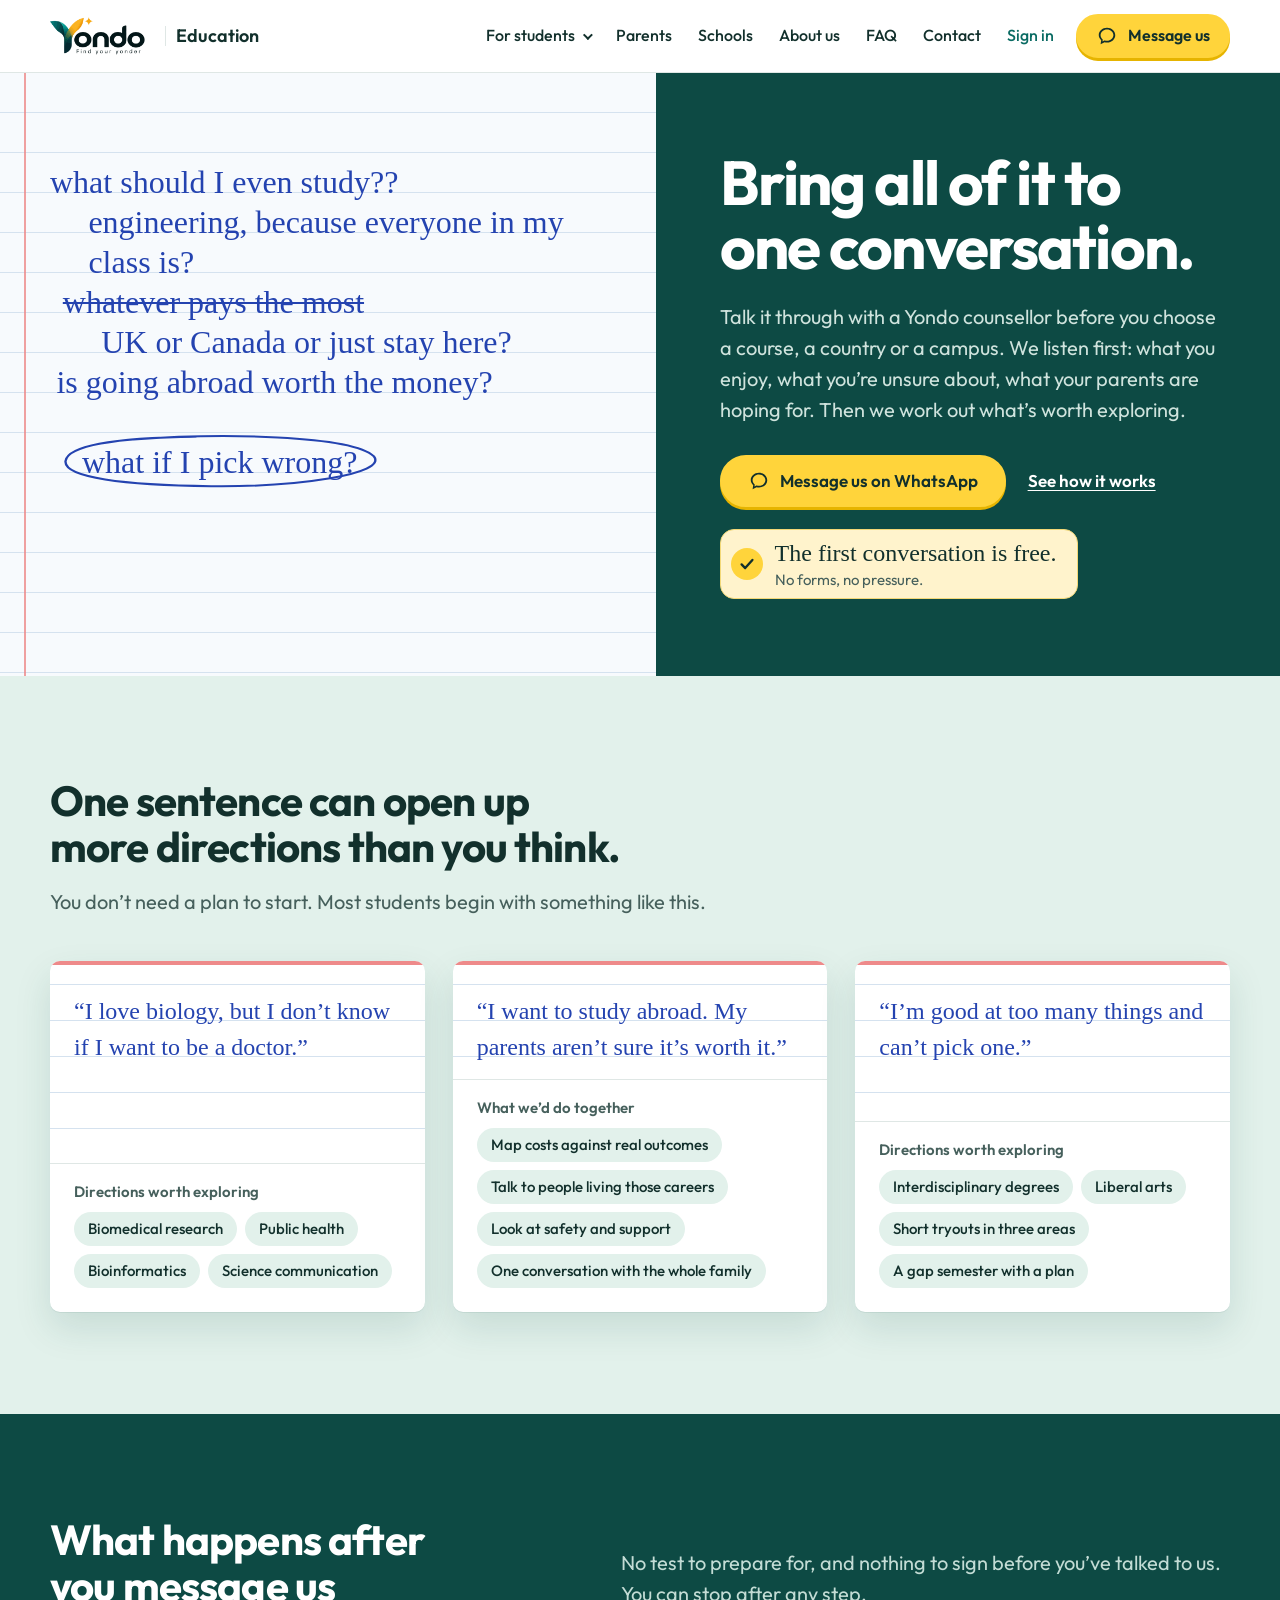
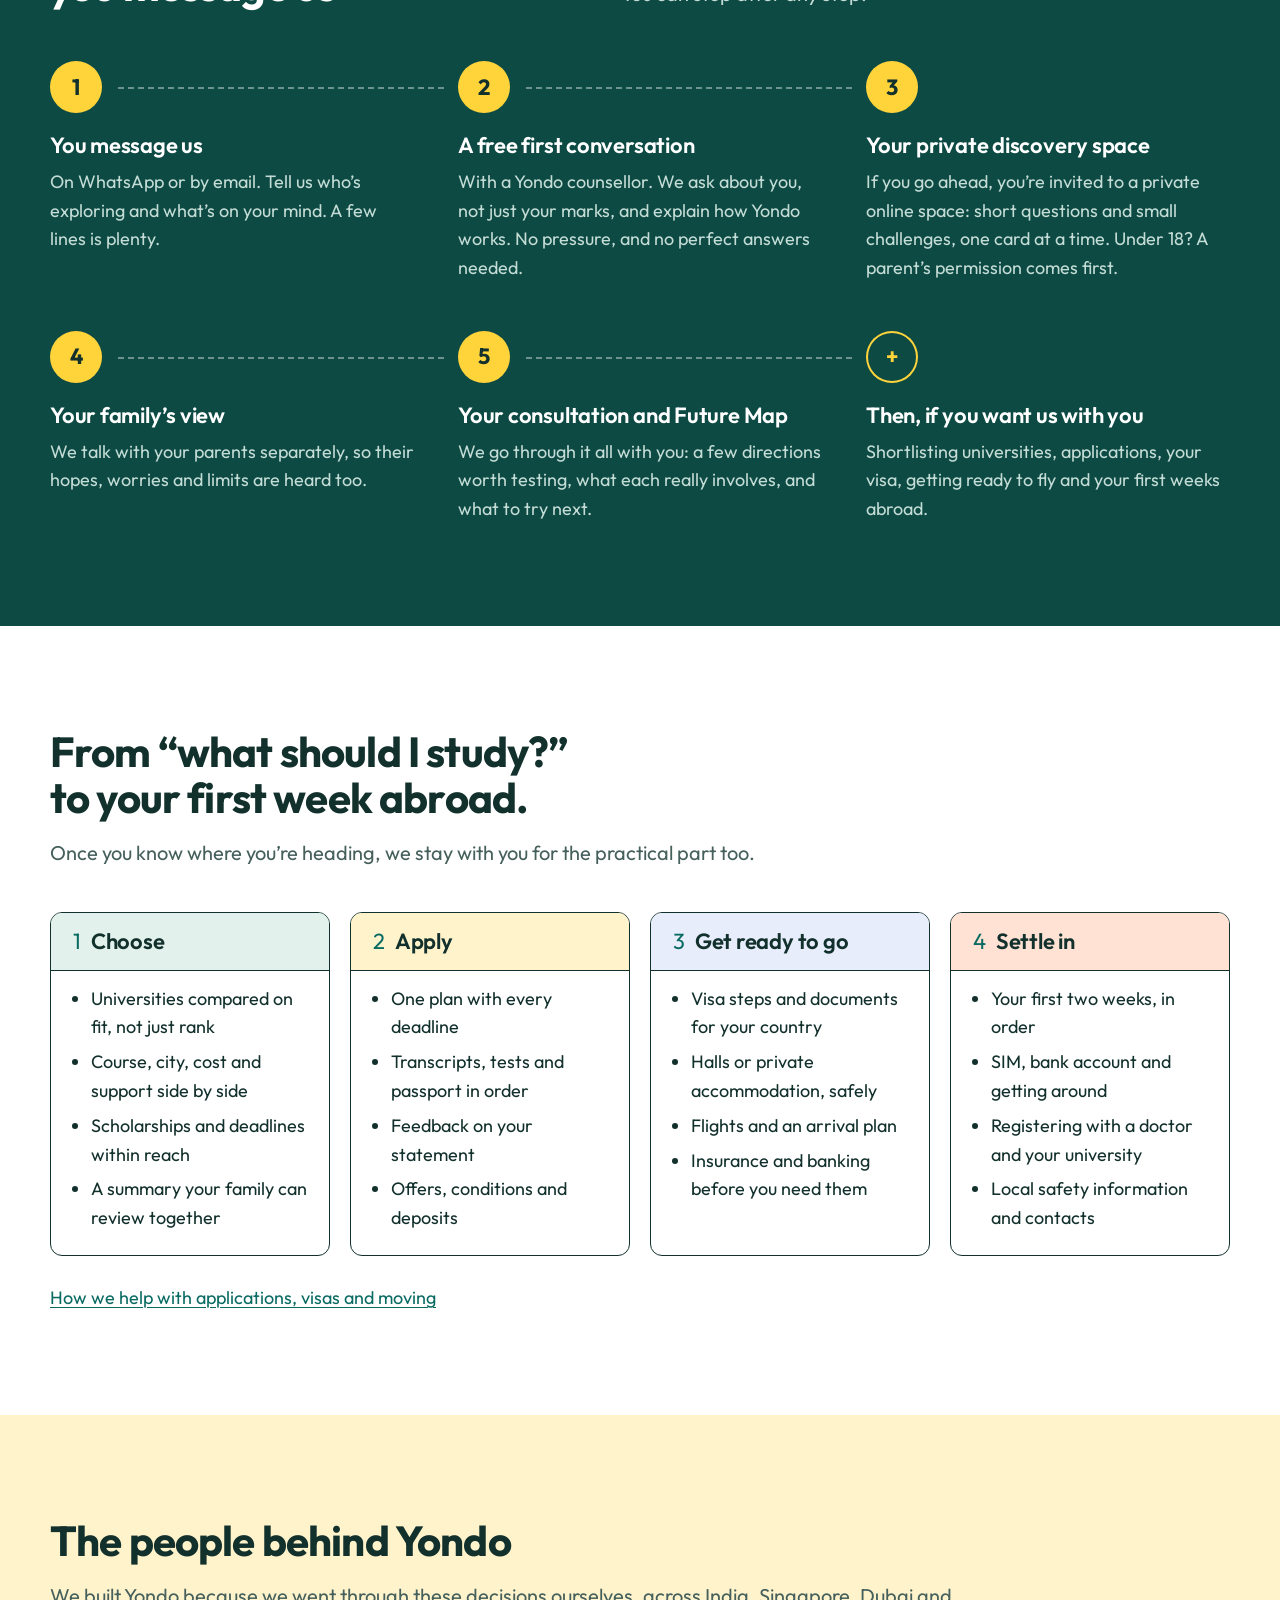
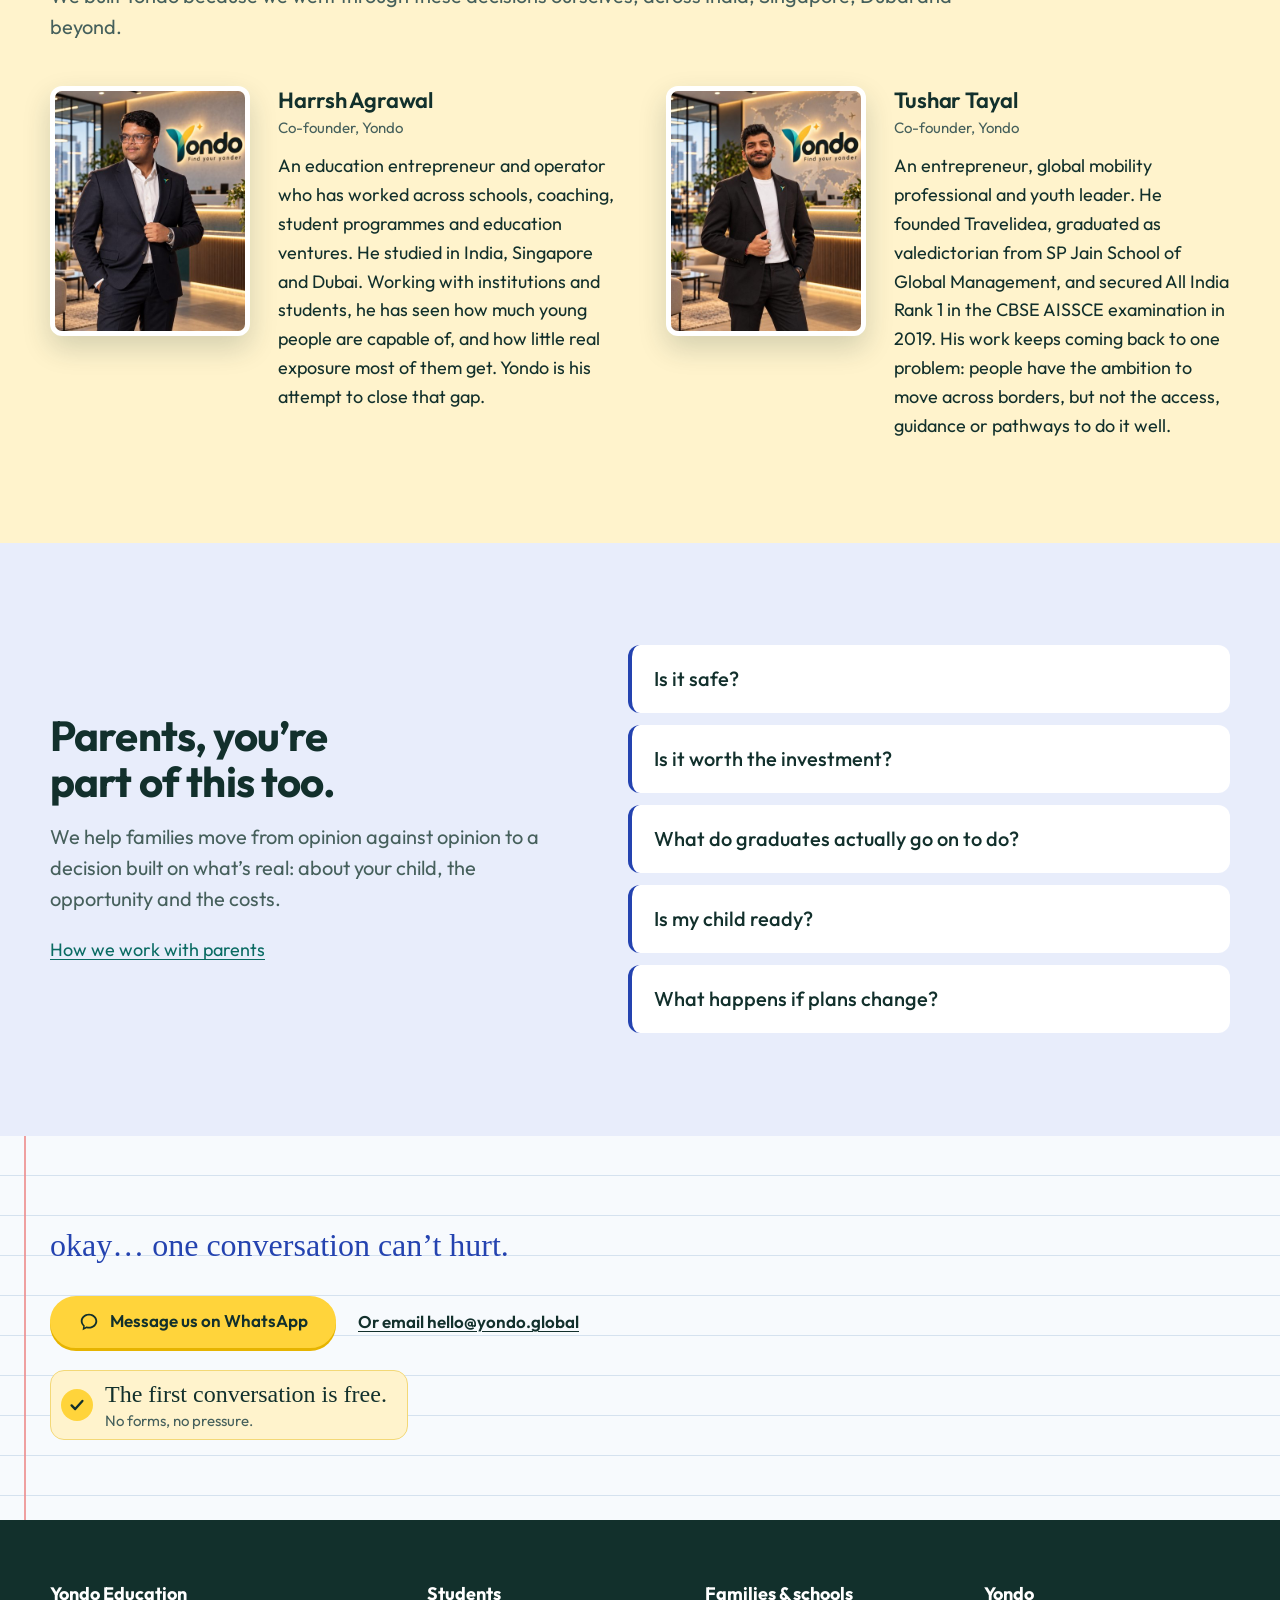
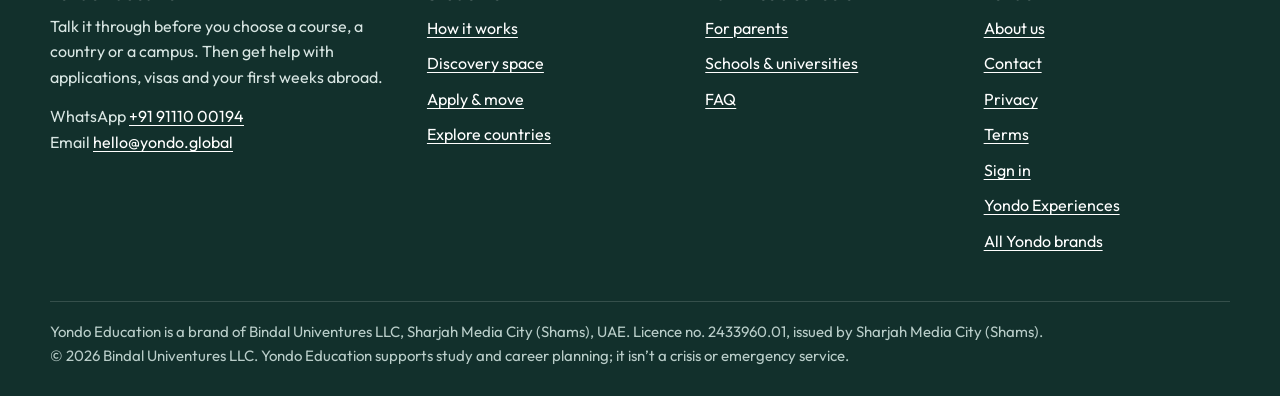
==== index.html @ 1cfcc6db "Clearer menus: grouped student menu, full-screen phone menu with keyboard support Co-Authored-By: Cl" ====
<!DOCTYPE html>
<html lang="en">
<head>
<meta charset="utf-8">
<meta name="viewport" content="width=device-width, initial-scale=1">
<title>Yondo Education | Career and study-abroad counselling</title>
<meta name="description" content="Not sure what to study, or where? Start with a free conversation with a Yondo counsellor, then get help with university applications, visas and moving abroad.">
<meta http-equiv="Content-Security-Policy" content="default-src 'self'; img-src 'self' data:; style-src 'self' 'unsafe-inline'; font-src 'self'; script-src 'self'; connect-src 'none'; base-uri 'none'; form-action 'none'; object-src 'none'">
<meta name="robots" content="index, follow, max-image-preview:large">
<meta name="referrer" content="strict-origin-when-cross-origin">
<meta name="theme-color" content="#0d4a44">
<link rel="canonical" href="https://education.yondo.global/">
<link rel="icon" href="/favicon.ico" sizes="32x32">
<link rel="icon" href="/assets/mark-180.png" type="image/png">
<link rel="apple-touch-icon" href="/assets/mark-180.png">
<meta property="og:type" content="website">
<meta property="og:site_name" content="Yondo Education">
<meta property="og:locale" content="en_GB">
<meta property="og:title" content="Yondo Education | Career and study-abroad counselling">
<meta property="og:description" content="Not sure what to study, or where? Start with a free conversation with a Yondo counsellor, then get help with university applications, visas and moving abroad.">
<meta property="og:url" content="https://education.yondo.global/">
<meta property="og:image" content="https://education.yondo.global/assets/og.jpg">
<meta property="og:image:width" content="1200">
<meta property="og:image:height" content="630">
<meta property="og:image:alt" content="Handwritten student questions beside the words: Bring all of it to one conversation.">
<meta name="twitter:card" content="summary_large_image">
<meta name="twitter:title" content="Yondo Education | Career and study-abroad counselling">
<meta name="twitter:description" content="Not sure what to study, or where? Start with a free conversation with a Yondo counsellor, then get help with university applications, visas and moving abroad.">
<meta name="twitter:image" content="https://education.yondo.global/assets/og.jpg">
<link rel="preload" href="/assets/outfit-latin-wght-normal.woff2" as="font" type="font/woff2" crossorigin>
<link rel="preload" href="/assets/kalam-latin-400-normal.woff2" as="font" type="font/woff2" crossorigin>
<link rel="stylesheet" href="/assets/edu.css">
<script src="/assets/nav.js" defer></script>
<script type="application/ld+json">{"@context":"https://schema.org","@graph":[{"@type":"EducationalOrganization","@id":"https://education.yondo.global/#organization","name":"Yondo Education","alternateName":"Yondo","url":"https://education.yondo.global/","logo":{"@type":"ImageObject","url":"https://education.yondo.global/assets/mark-512.png","width":512,"height":512},"image":"https://education.yondo.global/assets/og.jpg","description":"Yondo Education is a career and study-abroad counselling service for students and their families. It starts with a free conversation, helps students discover what to study and where, and then supports university applications, visas and moving abroad. It is a brand of Bindal Univentures LLC, Sharjah Media City (Shams), UAE.","email":"hello@yondo.global","telephone":"+919111000194","contactPoint":[{"@type":"ContactPoint","contactType":"admissions","telephone":"+919111000194","email":"hello@yondo.global","availableLanguage":["English"],"url":"https://education.yondo.global/contact/"}],"founder":[{"@id":"https://education.yondo.global/about/#harrsh-agrawal"},{"@id":"https://education.yondo.global/about/#tushar-tayal"}],"parentOrganization":{"@type":"Organization","name":"Bindal Univentures LLC","identifier":"Licence no. 2433960.01 (Sharjah Media City (Shams))","address":{"@type":"PostalAddress","addressLocality":"Sharjah Media City (Shams)","addressRegion":"Sharjah","addressCountry":"AE"}},"knowsAbout":["Career counselling","Choosing a university course","Studying abroad","University applications","Student visas","Moving abroad for university"],"sameAs":["https://yondo.global/"]},{"@type":"WebSite","@id":"https://education.yondo.global/#website","url":"https://education.yondo.global/","name":"Yondo Education","publisher":{"@id":"https://education.yondo.global/#organization"},"inLanguage":"en"},{"@type":"WebPage","@id":"https://education.yondo.global/#webpage","url":"https://education.yondo.global/","name":"Yondo Education | Career and study-abroad counselling","isPartOf":{"@id":"https://education.yondo.global/#website"},"about":{"@id":"https://education.yondo.global/#organization"},"inLanguage":"en"},{"@type":"Service","@id":"https://education.yondo.global/#discovery","name":"Career and study discovery counselling","serviceType":"Career counselling","provider":{"@id":"https://education.yondo.global/#organization"},"url":"https://education.yondo.global/how-it-works/","audience":{"@type":"EducationalAudience","educationalRole":"student"},"description":"A free first conversation, a private discovery space with short questions and small challenges, a family conversation, and a consultation that ends with a Future Map of directions worth testing.","offers":{"@type":"Offer","name":"Free first conversation","price":"0","priceCurrency":"AED","url":"https://education.yondo.global/contact/"}},{"@type":"Service","@id":"https://education.yondo.global/#apply-and-move","name":"University applications, visas and moving abroad","serviceType":"Study abroad counselling","provider":{"@id":"https://education.yondo.global/#organization"},"url":"https://education.yondo.global/apply-and-move/","description":"Comparing universities on fit and cost, applications and statements, visa steps, accommodation, flights, and the first two weeks abroad."},{"@type":"Person","@id":"https://education.yondo.global/about/#harrsh-agrawal","name":"Harrsh Agrawal","jobTitle":"Co-founder","image":"https://education.yondo.global/assets/team-harrsh-agrawal-800.jpg","worksFor":{"@id":"https://education.yondo.global/#organization"},"description":"Education entrepreneur and operator with experience across schools, coaching, student programmes and education ventures; studied in India, Singapore and Dubai."},{"@type":"Person","@id":"https://education.yondo.global/about/#tushar-tayal","name":"Tushar Tayal","jobTitle":"Co-founder","image":"https://education.yondo.global/assets/team-tushar-tayal-800.jpg","worksFor":{"@id":"https://education.yondo.global/#organization"},"alumniOf":{"@type":"CollegeOrUniversity","name":"SP Jain School of Global Management"},"description":"Entrepreneur, global mobility professional and youth leader; founder of Travelidea; valedictorian at SP Jain School of Global Management; All India Rank 1 in the CBSE AISSCE examination (2019)."}]}</script>
</head>
<body class="has-dock">
<a class="skip" href="#main">Skip to content</a>
<header class="top">
  <div class="wrap">
    <a class="brand" href="/"><img src="/assets/logo-full.png" width="760" height="275" alt="Yondo"><span>Education</span></a>
    <nav class="nav" aria-label="Main">
      <details class="dd"><summary>For students</summary><div class="dd-panel"><a href="/how-it-works/"><strong>How it works</strong><span>Every step, from your first message to your first week abroad</span></a><a href="/discovery-space/"><strong>Discovery space</strong><span>Your private space: short questions, one card at a time</span></a><a href="/apply-and-move/"><strong>Apply &amp; move</strong><span>Applications, visas, flights and settling in</span></a><a href="/explore/"><strong>Explore countries</strong><span>What each place is really like to learn and live in</span></a>
        <p class="dd-foot">The first conversation is free. <a href="/contact/">Talk to us</a></p></div></details>
      <a class="top-link" href="/parents/">Parents</a><a class="top-link" href="/schools/">Schools</a><a class="top-link" href="/about/">About us</a><a class="top-link" href="/faq/">FAQ</a><a class="top-link" href="/contact/">Contact</a>
      <a class="signin" href="/portal/">Sign in</a>
      <a class="btn go" href="https://wa.me/919111000194?text=Hi%20Yondo%20Education%21%20I%27d%20like%20a%20free%20first%20conversation.%0AI%27m%20a%3A%20student%20/%20parent%0AWhat%27s%20on%20my%20mind%3A%20"><svg viewBox="0 0 24 24" aria-hidden="true" focusable="false"><path fill="currentColor" d="M12 3C6.9 3 3 6.6 3 11c0 2.2 1 4.2 2.7 5.6L5 21l4.3-2.2c.9.2 1.8.3 2.7.3 5.1 0 9-3.6 9-8s-3.9-8.1-9-8.1zm0 14.3c-.8 0-1.6-.1-2.4-.3l-.5-.1-2 1 .3-2-.4-.3C5.7 14.5 5 12.8 5 11c0-3.3 3.1-6.1 7-6.1s7 2.8 7 6.1-3.1 6.3-7 6.3z"/></svg><span>Message us</span></a>
      <details class="menu"><summary><span class="when-closed">Menu</span><span class="when-open">Close</span></summary>
        <div class="drawer"><div class="drawer-in"><div class="dr-group"><p class="dr-h">For students</p><a href="/how-it-works/"><strong>How it works</strong><span>Every step, from your first message to your first week abroad</span></a><a href="/discovery-space/"><strong>Discovery space</strong><span>Your private space: short questions, one card at a time</span></a><a href="/apply-and-move/"><strong>Apply &amp; move</strong><span>Applications, visas, flights and settling in</span></a><a href="/explore/"><strong>Explore countries</strong><span>What each place is really like to learn and live in</span></a></div><div class="dr-group"><p class="dr-h">For families and schools</p><a href="/parents/"><strong>For parents</strong><span>How families are part of it</span></a><a href="/schools/"><strong>Schools &amp; universities</strong><span>Programmes and partnerships</span></a></div><div class="dr-group"><p class="dr-h">Yondo Education</p><a aria-current="page" href="/"><strong>Home</strong></a><a href="/about/"><strong>About us</strong><span>The people behind Yondo</span></a><a href="/faq/"><strong>FAQ</strong><span>Questions, answered</span></a><a href="/contact/"><strong>Contact</strong><span>WhatsApp and email</span></a></div>
          <div class="dr-actions"><a class="btn go" href="https://wa.me/919111000194?text=Hi%20Yondo%20Education%21%20I%27d%20like%20a%20free%20first%20conversation.%0AI%27m%20a%3A%20student%20/%20parent%0AWhat%27s%20on%20my%20mind%3A%20"><svg viewBox="0 0 24 24" aria-hidden="true" focusable="false"><path fill="currentColor" d="M12 3C6.9 3 3 6.6 3 11c0 2.2 1 4.2 2.7 5.6L5 21l4.3-2.2c.9.2 1.8.3 2.7.3 5.1 0 9-3.6 9-8s-3.9-8.1-9-8.1zm0 14.3c-.8 0-1.6-.1-2.4-.3l-.5-.1-2 1 .3-2-.4-.3C5.7 14.5 5 12.8 5 11c0-3.3 3.1-6.1 7-6.1s7 2.8 7 6.1-3.1 6.3-7 6.3z"/></svg><span>Message us on WhatsApp</span></a><a class="btn plain" href="/portal/">Sign in</a></div>
          <p class="dr-note">The first conversation is free.</p></div></div></details>
    </nav>
  </div>
</header>
<main id="main">

<section class="hero">
  <div class="page">
    <ul class="qs hand" aria-label="Questions students bring to us">
      <li>what should I even study??</li>
      <li>engineering, because everyone in my class is?</li>
      <li><s>whatever pays the most</s></li>
      <li>UK or Canada or just stay here?</li>
      <li>is going abroad worth the money?</li>
      <li>what if I pick wrong?<svg class="ring" viewBox="0 0 300 60" preserveAspectRatio="none" aria-hidden="true"><path d="M70 7 C 150 0, 272 2, 293 25 C 306 44, 222 58, 142 57 C 62 56, 5 48, 7 30 C 9 14, 52 5, 128 4"/></svg></li>
    </ul>
  </div>
  <div class="answer">
    <h1>Bring all of it to one conversation.</h1>
    <p class="lead">Talk it through with a Yondo counsellor before you choose a course, a country or a campus. We listen first: what you enjoy, what you’re unsure about, what your parents are hoping for. Then we work out what’s worth exploring.</p>
    <div class="actions"><a class="btn go" href="https://wa.me/919111000194?text=Hi%20Yondo%20Education%21%20I%27d%20like%20a%20free%20first%20conversation.%0AI%27m%20a%3A%20student%20/%20parent%0AWhat%27s%20on%20my%20mind%3A%20"><svg viewBox="0 0 24 24" aria-hidden="true" focusable="false"><path fill="currentColor" d="M12 3C6.9 3 3 6.6 3 11c0 2.2 1 4.2 2.7 5.6L5 21l4.3-2.2c.9.2 1.8.3 2.7.3 5.1 0 9-3.6 9-8s-3.9-8.1-9-8.1zm0 14.3c-.8 0-1.6-.1-2.4-.3l-.5-.1-2 1 .3-2-.4-.3C5.7 14.5 5 12.8 5 11c0-3.3 3.1-6.1 7-6.1s7 2.8 7 6.1-3.1 6.3-7 6.3z"/></svg><span>Message us on WhatsApp</span></a><a class="alt" href="/how-it-works/">See how it works</a></div>
    <p class="promise"><span class="tick"><svg viewBox="0 0 20 20" aria-hidden="true" focusable="false"><path d="M4 10.5l4 4 8-9" fill="none" stroke="#12302c" stroke-width="2.6" stroke-linecap="round" stroke-linejoin="round"/></svg></span><span class="hand">The first conversation is free.<small>No forms, no pressure.</small></span></p>
  </div>
</section>

<section class="sec mint"><div class="wrap">
  <h2>One sentence can open up more directions than you think.</h2>
  <p class="lead intro">You don’t need a plan to start. Most students begin with something like this.</p>
  <div class="starts">
    <div class="start"><div class="lined"><p class="hand">“I love biology, but I don’t know if I want to be a doctor.”</p></div>
      <div class="dirs"><h3>Directions worth exploring</h3><ul><li>Biomedical research</li><li>Public health</li><li>Bioinformatics</li><li>Science communication</li></ul></div></div>
    <div class="start"><div class="lined"><p class="hand">“I want to study abroad. My parents aren’t sure it’s worth it.”</p></div>
      <div class="dirs"><h3>What we’d do together</h3><ul><li>Map costs against real outcomes</li><li>Talk to people living those careers</li><li>Look at safety and support</li><li>One conversation with the whole family</li></ul></div></div>
    <div class="start"><div class="lined"><p class="hand">“I’m good at too many things and can’t pick one.”</p></div>
      <div class="dirs"><h3>Directions worth exploring</h3><ul><li>Interdisciplinary degrees</li><li>Liberal arts</li><li>Short tryouts in three areas</li><li>A gap semester with a plan</li></ul></div></div>
  </div>
</div></section>

<section class="sec deep"><div class="wrap">
  <div class="sec-top"><h2>What happens after you message us</h2>
    <p class="lead">No test to prepare for, and nothing to sign before you’ve talked to us. You can stop after any step.</p></div>
  <ol class="path"><li><h3>You message us</h3><p>On WhatsApp or by email. Tell us who’s exploring and what’s on your mind. A few lines is plenty.</p></li><li><h3>A free first conversation</h3><p>With a Yondo counsellor. We ask about you, not just your marks, and explain how Yondo works. No pressure, and no perfect answers needed.</p></li><li><h3>Your private discovery space</h3><p>If you go ahead, you’re invited to a private online space: short questions and small challenges, one card at a time. Under 18? A parent’s permission comes first.</p></li><li><h3>Your family’s view</h3><p>We talk with your parents separately, so their hopes, worries and limits are heard too.</p></li><li><h3>Your consultation and Future Map</h3><p>We go through it all with you: a few directions worth testing, what each really involves, and what to try next.</p></li><li class="then"><h3>Then, if you want us with you</h3><p>Shortlisting universities, applications, your visa, getting ready to fly and your first weeks abroad.</p></li></ol>
</div></section>

<section class="sec plain"><div class="wrap">
  <h2>From “what should I study?” to your first week abroad.</h2>
  <p class="lead intro">Once you know where you’re heading, we stay with you for the practical part too.</p>
  <div class="scope">
  <div><h3>Choose</h3><ul><li>Universities compared on fit, not just rank</li><li>Course, city, cost and support side by side</li><li>Scholarships and deadlines within reach</li><li>A summary your family can review together</li></ul></div>
  <div><h3>Apply</h3><ul><li>One plan with every deadline</li><li>Transcripts, tests and passport in order</li><li>Feedback on your statement</li><li>Offers, conditions and deposits</li></ul></div>
  <div><h3>Get ready to go</h3><ul><li>Visa steps and documents for your country</li><li>Halls or private accommodation, safely</li><li>Flights and an arrival plan</li><li>Insurance and banking before you need them</li></ul></div>
  <div><h3>Settle in</h3><ul><li>Your first two weeks, in order</li><li>SIM, bank account and getting around</li><li>Registering with a doctor and your university</li><li>Local safety information and contacts</li></ul></div>
</div>
  <p style="margin-top:28px"><a href="/apply-and-move/">How we help with applications, visas and moving</a></p>
</div></section>

<section class="sec sun"><div class="wrap">
  <h2>The people behind Yondo</h2>
  <p class="lead intro">We built Yondo because we went through these decisions ourselves, across India, Singapore, Dubai and beyond.</p>
  <div class="team">
  <div class="person">
    <img src="/assets/team-harrsh-agrawal-480.jpg" srcset="/assets/team-harrsh-agrawal-480.jpg 480w, /assets/team-harrsh-agrawal-800.jpg 800w" sizes="200px" width="480" height="600" alt="Harrsh Agrawal" loading="lazy">
    <div><h3>Harrsh Agrawal</h3><p class="role">Co-founder, Yondo</p>
    <p class="bio">An education entrepreneur and operator who has worked across schools, coaching, student programmes and education ventures. He studied in India, Singapore and Dubai. Working with institutions and students, he has seen how much young people are capable of, and how little real exposure most of them get. Yondo is his attempt to close that gap.</p></div>
  </div>
  <div class="person">
    <img src="/assets/team-tushar-tayal-480.jpg" srcset="/assets/team-tushar-tayal-480.jpg 480w, /assets/team-tushar-tayal-800.jpg 800w" sizes="200px" width="480" height="600" alt="Tushar Tayal" loading="lazy">
    <div><h3>Tushar Tayal</h3><p class="role">Co-founder, Yondo</p>
    <p class="bio">An entrepreneur, global mobility professional and youth leader. He founded Travelidea, graduated as valedictorian from SP Jain School of Global Management, and secured All India Rank 1 in the CBSE AISSCE examination in 2019. His work keeps coming back to one problem: people have the ambition to move across borders, but not the access, guidance or pathways to do it well.</p></div>
  </div>
</div>
</div></section>

<section class="sec sky"><div class="wrap split lean">
  <div><h2>Parents, you’re part of this too.</h2>
    <p class="lead intro">We help families move from opinion against opinion to a decision built on what’s real: about your child, the opportunity and the costs.</p>
    <p style="margin-top:22px"><a href="/parents/">How we work with parents</a></p></div>
  <ul class="qgrid one" aria-label="Questions parents bring to us"><li>Is it safe?</li><li>Is it worth the investment?</li><li>What do graduates actually go on to do?</li><li>Is my child ready?</li><li>What happens if plans change?</li></ul>
</div></section>
<section class="close" aria-label="Start a conversation"><div class="page">
  <p class="hand">okay… one conversation can’t hurt.</p>
  <div class="actions"><a class="btn go" href="https://wa.me/919111000194?text=Hi%20Yondo%20Education%21%20I%27d%20like%20a%20free%20first%20conversation.%0AI%27m%20a%3A%20student%20/%20parent%0AWhat%27s%20on%20my%20mind%3A%20"><svg viewBox="0 0 24 24" aria-hidden="true" focusable="false"><path fill="currentColor" d="M12 3C6.9 3 3 6.6 3 11c0 2.2 1 4.2 2.7 5.6L5 21l4.3-2.2c.9.2 1.8.3 2.7.3 5.1 0 9-3.6 9-8s-3.9-8.1-9-8.1zm0 14.3c-.8 0-1.6-.1-2.4-.3l-.5-.1-2 1 .3-2-.4-.3C5.7 14.5 5 12.8 5 11c0-3.3 3.1-6.1 7-6.1s7 2.8 7 6.1-3.1 6.3-7 6.3z"/></svg><span>Message us on WhatsApp</span></a><a class="alt" href="mailto:hello@yondo.global?subject=A%20free%20first%20conversation">Or email hello@yondo.global</a></div>
  <p class="promise"><span class="tick"><svg viewBox="0 0 20 20" aria-hidden="true" focusable="false"><path d="M4 10.5l4 4 8-9" fill="none" stroke="#12302c" stroke-width="2.6" stroke-linecap="round" stroke-linejoin="round"/></svg></span><span class="hand">The first conversation is free.<small>No forms, no pressure.</small></span></p>
</div></section>
</main>
<footer class="foot">
  <div class="wrap">
    <div class="cols">
      <div>
        <h2>Yondo Education</h2>
        <p style="font-size:16px">Talk it through before you choose a course, a country or a campus. Then get help with applications, visas and your first weeks abroad.</p>
        <p style="font-size:16px;margin-top:14px">WhatsApp <a href="https://wa.me/919111000194?text=Hi%20Yondo%20Education%21%20I%27d%20like%20a%20free%20first%20conversation.%0AI%27m%20a%3A%20student%20/%20parent%0AWhat%27s%20on%20my%20mind%3A%20">+91 91110 00194</a><br>Email <a href="mailto:hello@yondo.global">hello@yondo.global</a></p>
      </div>
      <div><h2>Students</h2><ul><li><a href="/how-it-works/">How it works</a></li><li><a href="/discovery-space/">Discovery space</a></li><li><a href="/apply-and-move/">Apply &amp; move</a></li><li><a href="/explore/">Explore countries</a></li></ul></div>
      <div><h2>Families &amp; schools</h2><ul><li><a href="/parents/">For parents</a></li><li><a href="/schools/">Schools &amp; universities</a></li><li><a href="/faq/">FAQ</a></li></ul></div>
      <div><h2>Yondo</h2><ul><li><a href="/about/">About us</a></li><li><a href="/contact/">Contact</a></li><li><a href="/privacy/">Privacy</a></li><li><a href="/terms/">Terms</a></li><li><a href="/portal/">Sign in</a></li><li><a href="https://experiences.yondo.global/">Yondo Experiences</a></li><li><a href="https://yondo.global/">All Yondo brands</a></li></ul></div>
    </div>
    <p class="fine">Yondo Education is a brand of Bindal Univentures LLC, Sharjah Media City (Shams), UAE. Licence no. 2433960.01, issued by Sharjah Media City (Shams).<br>© 2026 Bindal Univentures LLC. Yondo Education supports study and career planning; it isn’t a crisis or emergency service.</p>
  </div>
</footer>
<aside class="dock" aria-label="Message Yondo Education"><a class="btn go" href="https://wa.me/919111000194?text=Hi%20Yondo%20Education%21%20I%27d%20like%20a%20free%20first%20conversation.%0AI%27m%20a%3A%20student%20/%20parent%0AWhat%27s%20on%20my%20mind%3A%20"><svg viewBox="0 0 24 24" aria-hidden="true" focusable="false"><path fill="currentColor" d="M12 3C6.9 3 3 6.6 3 11c0 2.2 1 4.2 2.7 5.6L5 21l4.3-2.2c.9.2 1.8.3 2.7.3 5.1 0 9-3.6 9-8s-3.9-8.1-9-8.1zm0 14.3c-.8 0-1.6-.1-2.4-.3l-.5-.1-2 1 .3-2-.4-.3C5.7 14.5 5 12.8 5 11c0-3.3 3.1-6.1 7-6.1s7 2.8 7 6.1-3.1 6.3-7 6.3z"/></svg><span>Message us on WhatsApp</span></a></aside>
</body>
</html>
---- assets/edu.css ----
/* Yondo Education — "a page from a student's notebook, answered".
   The visitor's own words: Kalam in ballpoint blue, only on notebook paper and index cards.
   Everything Yondo says: Outfit, on one type scale. Yellow is the highlighter: the one action. */
@font-face { font-family: "Outfit"; src: url("outfit-latin-wght-normal.woff2") format("woff2-variations"); font-weight: 100 900; font-display: swap; unicode-range: U+0000-00FF, U+0131, U+0152-0153, U+02BB-02BC, U+02C6, U+02DA, U+02DC, U+0304, U+0308, U+0329, U+2000-206F, U+20AC, U+2122, U+2191, U+2193, U+2212, U+2215, U+FEFF, U+FFFD; }
@font-face { font-family: "Outfit"; src: url("outfit-latin-ext-wght-normal.woff2") format("woff2-variations"); font-weight: 100 900; font-display: swap; unicode-range: U+0100-02BA, U+02BD-02C5, U+02C7-02CC, U+02CE-02D7, U+02DD-02FF, U+0304, U+0308, U+0329, U+1D00-1DBF, U+1E00-1E9F, U+1EF2-1EFF, U+2020, U+20A0-20AB, U+20AD-20C0, U+2113, U+2C60-2C7F, U+A720-A7FF; }
@font-face { font-family: "Kalam"; src: url("kalam-latin-400-normal.woff2") format("woff2"); font-weight: 400; font-display: swap; }
@font-face { font-family: "Kalam"; src: url("kalam-latin-700-normal.woff2") format("woff2"); font-weight: 700; font-display: swap; }

:root {
  /* colour, all from the logo */
  --ink: #12302c; --ink-soft: #46605c; --teal: #0a6b63; --deep: #0d4a44;
  --pen: #2443b0; --hi: #ffd43b; --hi-deep: #e6b400;
  --paper: #f7fafd; --rule: #d5e2ef; --margin: #ee8a8a; --line: #dfe7e5; --white: #fff;
  --mint: #e2f1eb; --sky: #e8edfb; --sun: #fff3cc; --peach: #ffe2d4;
  --on-deep: #c3dcd5;
  /* one type scale */
  --fs-small: 15px;
  --fs-body: 18px;
  --fs-lead: 20px;
  --fs-h3: 22px;
  --fs-h2: clamp(30px, 3.4vw, 42px);
  --fs-h1: clamp(40px, 5vw, 62px);
  --fs-hand: 24px;
  --fs-hand-lg: clamp(26px, 2.5vw, 32px);
  /* layout */
  --wrap: 1180px;
  --gx: max(24px, calc((100% - var(--wrap)) / 2));          /* left edge of the content column */
  --lh: 40px;                                                 /* notebook line height */
  --sans: "Outfit", system-ui, -apple-system, "Segoe UI", sans-serif;
  --hand: "Kalam", "Comic Neue", cursive;
}
*, *::before, *::after { box-sizing: border-box; }
html { -webkit-text-size-adjust: 100%; scroll-padding-top: 90px; }
body { margin: 0; font-family: var(--sans); font-size: var(--fs-body); line-height: 1.6; color: var(--ink); background: var(--white); text-rendering: optimizeLegibility; }
img { max-width: 100%; height: auto; display: block; }
a { color: var(--teal); text-underline-offset: 3px; text-decoration-thickness: 1px; }
a:hover { text-decoration-thickness: 2px; }
:focus-visible { outline: 3px solid var(--pen); outline-offset: 3px; border-radius: 4px; }
[hidden] { display: none !important; }
h1, h2, h3 { margin: 0; color: var(--ink); font-weight: 700; text-wrap: balance; }
h1 { font-size: var(--fs-h1); line-height: 1.04; letter-spacing: -0.03em; }
h2 { font-size: var(--fs-h2); line-height: 1.1; letter-spacing: -0.02em; }
h3 { font-size: var(--fs-h3); line-height: 1.3; font-weight: 600; letter-spacing: -0.01em; }
p { margin: 0; }
p + p { margin-top: 0.9em; }
ul, ol { margin: 0; }
.wrap { width: min(var(--wrap), 100% - 40px); margin-inline: auto; }
.lead { font-size: var(--fs-lead); line-height: 1.55; color: var(--ink-soft); }
.small { font-size: var(--fs-small); color: var(--ink-soft); }
.skip { position: absolute; left: -9999px; top: 8px; z-index: 50; background: var(--ink); color: #fff; padding: 10px 16px; border-radius: 6px; }
.skip:focus { left: 12px; }
.hand { font-family: var(--hand); color: var(--pen); font-weight: 400; letter-spacing: 0; }
.hand s { text-decoration-color: var(--pen); text-decoration-thickness: 2px; }

/* Buttons */
.btn { display: inline-flex; align-items: center; justify-content: center; gap: 10px; min-height: 52px; padding: 12px 26px; border-radius: 999px; font: 600 17px/1.2 var(--sans); text-decoration: none; border: 2px solid transparent; cursor: pointer; }
.btn.go { background: var(--hi); color: var(--ink); border-color: var(--hi); box-shadow: 0 3px 0 var(--hi-deep); }
.btn.go:hover { background: #ffdc5e; }
.btn.go svg { width: 22px; height: 22px; flex: none; }
.btn.plain { color: var(--ink); border-color: var(--ink); background: transparent; }
.btn.plain:hover { background: var(--ink); color: #fff; }
.actions { display: flex; flex-wrap: wrap; align-items: center; gap: 14px 22px; margin-top: 30px; }
.actions .alt { font-weight: 600; color: var(--ink); font-size: 17px; }

/* "The first conversation is free": a handwritten promise on a highlighter-yellow note */
.promise { display: inline-flex; align-items: center; gap: 12px; margin-top: 22px; padding: 8px 20px 8px 10px; background: var(--sun); border: 1px solid #f3d877; border-radius: 14px; color: var(--ink); }
.promise .tick { width: 32px; height: 32px; flex: none; border-radius: 50%; background: var(--hi); display: grid; place-items: center; }
.promise .tick svg { width: 18px; height: 18px; }
.promise .hand { color: var(--ink); font-size: var(--fs-hand); line-height: 1.3; }
.promise .hand small { display: block; font-family: var(--sans); font-size: var(--fs-small); color: var(--ink-soft); line-height: 1.4; }

/* Header and menus */
/* no backdrop-filter here: it would trap the fixed phone menu inside the header */
.top { position: sticky; top: 0; z-index: 30; background: #fff; border-bottom: 1px solid var(--line); }
.top .wrap { display: flex; align-items: center; justify-content: space-between; gap: 16px; min-height: 72px; }
.brand { display: flex; align-items: center; gap: 10px; text-decoration: none; color: var(--ink); flex: none; }
.brand img { height: 38px; width: auto; }
.brand span { font-weight: 600; font-size: 18px; padding-left: 10px; border-left: 1px solid var(--line); line-height: 1.1; }
.nav { display: flex; align-items: center; gap: 2px; }
.top-link, .dd > summary, .nav .signin { display: inline-flex; align-items: center; min-height: 44px; padding: 8px 12px; border-radius: 8px; color: var(--ink); text-decoration: none; font-weight: 500; font-size: 16px; }
.top-link:hover, .dd > summary:hover, .nav .signin:hover { background: var(--paper); }
.top-link[aria-current="page"], .dd.is-current > summary { box-shadow: inset 0 -3px 0 var(--hi-deep); border-radius: 8px 8px 0 0; }
.nav .signin { color: var(--teal); }
.nav > .btn { min-height: 44px; padding: 8px 18px; font-size: 16px; margin-left: 8px; }
.top summary { list-style: none; cursor: pointer; }
.top summary::-webkit-details-marker { display: none; }
/* desktop dropdown: student pages with a line about each */
.dd { position: relative; }
.dd > summary { gap: 8px; }
.dd > summary::after { content: ""; width: 7px; height: 7px; border-right: 2px solid currentColor; border-bottom: 2px solid currentColor; transform: rotate(45deg) translateY(-2px); transition: transform .15s; }
.dd[open] > summary { background: var(--paper); }
.dd[open] > summary::after { transform: rotate(-135deg) translateY(-1px); }
.dd-panel { position: absolute; left: 0; top: calc(100% + 10px); width: 460px; background: #fff; border: 1px solid var(--line); border-radius: 16px; padding: 10px; box-shadow: 0 18px 40px rgba(18,48,44,.16); display: grid; gap: 2px; }
.dd-panel a { display: grid; gap: 2px; padding: 12px 14px; border-radius: 10px; text-decoration: none; color: var(--ink); border-left: 3px solid transparent; }
.dd-panel a:hover, .dd-panel a:focus-visible { background: var(--mint); }
.dd-panel a[aria-current="page"] { border-left-color: var(--hi-deep); background: var(--paper); }
.dd-panel strong { font-weight: 600; font-size: 17px; }
.dd-panel span { font-size: var(--fs-small); color: var(--ink-soft); line-height: 1.4; }
.dd-foot { margin: 6px 4px 2px; padding: 12px 10px 4px; border-top: 1px solid var(--line); font-size: var(--fs-small); color: var(--ink-soft); }
.dd-foot a { display: inline; padding: 0; border: 0; color: var(--teal); font-weight: 600; text-decoration: underline; }
.dd-foot a:hover { background: none; }
/* phone and tablet: one Menu button that opens a full-screen, grouped menu */
.menu { display: none; }
.menu > summary { display: inline-flex; align-items: center; gap: 8px; min-height: 44px; padding: 8px 14px; border: 1.5px solid var(--ink); border-radius: 999px; font-weight: 600; font-size: 16px; color: var(--ink); background: #fff; }
.menu > summary::before { content: ""; width: 16px; height: 2px; background: currentColor; box-shadow: 0 -5px 0 currentColor, 0 5px 0 currentColor; }
.menu[open] > summary { background: var(--ink); color: #fff; }
.menu[open] > summary::before { width: 14px; height: 14px; box-shadow: none; background: linear-gradient(45deg, transparent 44%, currentColor 44%, currentColor 56%, transparent 56%), linear-gradient(-45deg, transparent 44%, currentColor 44%, currentColor 56%, transparent 56%); }
.menu .when-open { display: none; }
.menu[open] .when-open { display: inline; } .menu[open] .when-closed { display: none; }
.drawer { position: fixed; z-index: 45; left: 0; right: 0; top: 72px; bottom: 0; background: #fff; border-top: 1px solid var(--line); overflow-y: auto; overscroll-behavior: contain; }
.drawer-in { width: min(720px, 100% - 40px); margin: 0 auto; padding: 18px 0 40px; }
.dr-group { padding: 14px 0; border-bottom: 1px solid var(--line); }
.dr-h { font-size: var(--fs-small); font-weight: 600; color: var(--ink-soft); margin: 0 0 6px; }
.drawer a:not(.btn) { display: grid; gap: 1px; padding: 12px 12px 12px 14px; margin: 0 -12px; border-radius: 10px; color: var(--ink); text-decoration: none; border-left: 4px solid transparent; }
.drawer a:not(.btn):hover { background: var(--mint); }
.drawer a[aria-current="page"] { border-left-color: var(--hi-deep); background: var(--paper); }
.drawer strong { font-size: 20px; font-weight: 600; }
.drawer a span { font-size: var(--fs-small); color: var(--ink-soft); }
.dr-actions { display: grid; gap: 12px; margin-top: 22px; }
.dr-actions .btn { width: 100%; }
.dr-note { margin-top: 12px; text-align: center; font-family: var(--hand); font-size: var(--fs-hand); color: var(--pen); }
@media (max-width: 1100px) {
  .dd, .top-link, .nav .signin { display: none; }
  .menu { display: block; }
  html:has(.menu[open]) { overflow: hidden; }
}
@media (max-width: 720px) {
  .top .wrap { min-height: 64px; gap: 8px; }
  .drawer { top: 64px; }
  .brand img { height: 30px; }
  .brand span { font-size: 16px; padding-left: 8px; }
  .nav > .btn { display: none; }
}
@media (prefers-reduced-motion: reduce) { .dd > summary::after { transition: none; } }

/* Notebook paper. Text on it starts at the same left edge as every other section. */
.page { background-color: var(--paper); background-image: linear-gradient(to bottom, transparent calc(var(--lh) - 1px), var(--rule) calc(var(--lh) - 1px), var(--rule) var(--lh)); background-size: 100% var(--lh); position: relative;
        padding-left: var(--gx); padding-right: var(--gx); }
.page::before { content: ""; position: absolute; top: 0; bottom: 0; left: max(10px, calc(var(--gx) - 26px)); width: 2px; background: var(--margin); opacity: .8; }
.page .hand { position: relative; top: 9px; line-height: var(--lh); }

/* Home hero: the notebook beside the answer */
.hero { display: grid; grid-template-columns: minmax(0, 1.05fr) minmax(0, 1fr); }
.hero .page { --gx: max(24px, calc((100vw - var(--wrap)) / 2)); padding: calc(var(--lh) * 2) 32px calc(var(--lh) * 2) var(--gx); }
.qs { list-style: none; margin: 0; padding: 0; font-size: var(--fs-hand-lg); }
.qs li { position: relative; width: fit-content; max-width: 100%; animation: write .7s cubic-bezier(.3,.6,.3,1) both; }
.qs li:nth-child(2) { margin-left: 1.2em; animation-delay: .35s; }
.qs li:nth-child(3) { margin-left: .4em; animation-delay: .7s; }
.qs li:nth-child(4) { margin-left: 1.6em; animation-delay: 1.05s; }
.qs li:nth-child(5) { margin-left: .2em; animation-delay: 1.4s; }
.qs li:nth-child(6) { margin-left: 1em; animation-delay: 1.75s; margin-top: var(--lh); }
.qs .ring { position: absolute; left: -24px; top: -9px; width: calc(100% + 48px); height: calc(100% + 16px); pointer-events: none; overflow: visible; }
.qs .ring path { fill: none; stroke: var(--pen); stroke-width: 2.2; stroke-linecap: round; stroke-dasharray: 900; stroke-dashoffset: 900; animation: ring 1s 2.4s ease-out forwards; }
@keyframes write { from { clip-path: inset(-30px 100% -30px -60px); } to { clip-path: inset(-30px -60px -30px -60px); } }
@keyframes ring { to { stroke-dashoffset: 0; } }
.hero .answer { padding: clamp(40px, 6vw, 80px) clamp(24px, 5vw, 64px); display: flex; flex-direction: column; justify-content: center; align-items: flex-start; background: var(--deep); }
.hero .answer h1 { color: #fff; max-width: 12ch; }
.hero .answer .lead { color: #cfe3dd; margin-top: 22px; max-width: 34em; }
.hero .answer .alt { color: #fff; }
.hero .answer :focus-visible { outline-color: var(--hi); }
@media (max-width: 900px) {
  .hero { grid-template-columns: 1fr; }
  .hero .page { padding-top: var(--lh); padding-bottom: var(--lh); }
  .qs li:nth-child(n+4):nth-child(-n+5) { display: none; }
  .hero .answer { padding: 36px 24px 44px; }
}
@media (prefers-reduced-motion: reduce) { .qs li { animation: none; } .qs .ring path { animation: none; stroke-dashoffset: 0; } }

/* Inner page heading: the visitor's question, then our answer */
.head .page { padding-top: var(--lh); padding-bottom: calc(var(--lh) * 1.5); }
.head .ask { font-size: var(--fs-hand-lg); margin: 0; }
.head h1 { margin-top: calc(var(--lh) * .5); max-width: 20ch; }
.head .lead { margin-top: 18px; max-width: 40em; color: var(--ink); }

/* Sections: colour fields, one layout rule — heading on top, content across the full width */
.sec { padding: clamp(64px, 8vw, 104px) 0; }
.sec.plain + .sec.plain { border-top: 1px solid var(--line); }
.sec.mint { background: var(--mint); } .sec.sky { background: var(--sky); } .sec.sun { background: var(--sun); }
.sec.deep { background: var(--deep); color: #e3efec; }
.sec.deep h2, .sec.deep h3 { color: #fff; } .sec.deep .lead { color: var(--on-deep); } .sec.deep a { color: #fff; }
.sec.deep :focus-visible { outline-color: var(--hi); }
.sec h2 { max-width: 22ch; }
.sec .intro { margin-top: 16px; max-width: 46em; }
.sec-top { display: grid; grid-template-columns: minmax(0, 5fr) minmax(0, 6fr); gap: 16px 64px; align-items: end; }
.sec-top h2 { max-width: none; }
@media (max-width: 860px) { .sec-top { grid-template-columns: 1fr; } }
/* two real columns of content side by side */
.split { display: grid; grid-template-columns: minmax(0, 1fr) minmax(0, 1fr); gap: clamp(32px, 6vw, 80px); align-items: start; }
.split.lean { grid-template-columns: minmax(0, 5fr) minmax(0, 6fr); align-items: center; }
@media (max-width: 860px) { .split, .split.lean { grid-template-columns: 1fr; } }

/* Grid of titled points: replaces side-heading lists */
.items { list-style: none; padding: 0; margin: 40px 0 0; display: grid; grid-template-columns: repeat(3, minmax(0, 1fr)); gap: 32px 40px; }
.items.four { grid-template-columns: repeat(4, minmax(0, 1fr)); }
.items.two { grid-template-columns: repeat(2, minmax(0, 1fr)); }
.items > li { border-top: 2px solid var(--ink); padding-top: 18px; }
.items h3 + p { margin-top: 8px; color: var(--ink-soft); }
.sec.deep .items > li { border-top-color: rgba(255,255,255,.35); }
.sec.deep .items h3 + p { color: var(--on-deep); }
@media (max-width: 1000px) { .items, .items.four { grid-template-columns: repeat(2, minmax(0, 1fr)); } }
@media (max-width: 600px) { .items, .items.four, .items.two { grid-template-columns: 1fr; gap: 24px; } }
/* Questions as a grid */
.qgrid { list-style: none; padding: 0; margin: 36px 0 0; display: grid; grid-template-columns: repeat(3, minmax(0, 1fr)); gap: 16px; }
.qgrid li { background: #fff; border-radius: 12px; padding: 20px 22px; font-size: var(--fs-lead); font-weight: 500; line-height: 1.4; border-left: 4px solid var(--pen); }
.qgrid.one { grid-template-columns: 1fr; margin-top: 0; gap: 12px; }
@media (max-width: 900px) { .qgrid { grid-template-columns: 1fr; } .qgrid.one { margin-top: 8px; } }
.h3like { font-size: var(--fs-h3); line-height: 1.3; letter-spacing: -0.01em; }
/* Checklists */
.checks { list-style: none; padding: 0; margin: 16px 0 0; display: grid; gap: 10px; }
.checks li { position: relative; padding-left: 30px; }
.checks li::before { content: ""; position: absolute; left: 2px; top: 7px; width: 14px; height: 8px; border-left: 2.5px solid var(--teal); border-bottom: 2.5px solid var(--teal); transform: rotate(-45deg); }
.checks.no li::before { width: 14px; height: 2.5px; border: 0; background: #c0392b; top: 13px; transform: none; }

/* "Sound like you?" — index cards */
.starts { margin-top: 44px; display: grid; grid-template-columns: repeat(3, minmax(0, 1fr)); gap: 28px; align-items: stretch; }
.start { background: #fff; border-radius: 10px; overflow: hidden; display: flex; flex-direction: column; box-shadow: 0 1px 0 rgba(13,74,68,.08), 0 16px 36px rgba(13,74,68,.13); }
.start .lined { --lh: 36px; flex: 1; border-top: 4px solid var(--margin); padding: 20px 24px 22px; background-image: linear-gradient(to bottom, transparent calc(var(--lh) - 1px), var(--rule) calc(var(--lh) - 1px), var(--rule) var(--lh)); background-size: 100% var(--lh); background-position: 0 20px; }
.start .hand { font-size: var(--fs-hand); line-height: var(--lh); position: relative; top: 8px; }
.start .dirs { padding: 18px 24px 24px; border-top: 1px solid var(--line); }
.start h3 { font-size: var(--fs-small); font-weight: 600; color: var(--ink-soft); letter-spacing: 0; }
.start ul { list-style: none; padding: 0; margin: 10px 0 0; display: flex; flex-wrap: wrap; gap: 8px; }
.start li { background: var(--mint); border-radius: 999px; padding: 5px 14px; font-size: var(--fs-small); font-weight: 500; }
@media (max-width: 960px) { .starts { grid-template-columns: 1fr; max-width: 560px; } }

/* A real sequence, across the page */
.path { list-style: none; padding: 0; margin: 52px 0 0; display: grid; grid-template-columns: repeat(3, minmax(0, 1fr)); gap: 48px 44px; counter-reset: p; }
.path > li { position: relative; counter-increment: p; }
.path > li::before { content: counter(p); position: relative; z-index: 1; display: grid; place-items: center; width: 52px; height: 52px; border-radius: 50%; background: var(--hi); color: var(--ink); font-weight: 700; font-size: var(--fs-h3); margin-bottom: 18px; }
.path > li::after { content: ""; position: absolute; top: 26px; left: 68px; right: -30px; border-top: 2px dashed rgba(255,255,255,.4); }
.path > li:nth-child(3n)::after, .path > li:last-child::after { display: none; }
.path > li.then::before { content: "+"; background: transparent; color: var(--hi); box-shadow: inset 0 0 0 2px var(--hi); }
.path p { margin-top: 8px; color: var(--on-deep); max-width: 36ch; }
.sec:not(.deep) .path p { color: var(--ink-soft); }
.sec:not(.deep) .path > li::after { border-top-color: #b9cfc9; }
@media (max-width: 900px) {
  .path { grid-template-columns: 1fr; gap: 0; }
  .path > li { padding: 0 0 30px 74px; min-height: 84px; }
  .path > li::before { position: absolute; left: 0; top: -4px; margin: 0; }
  .path > li::after, .path > li:nth-child(3n)::after { display: block; top: 56px; bottom: 2px; left: 25px; right: auto; border-top: 0; border-left: 2px dashed rgba(255,255,255,.4); }
  .sec:not(.deep) .path > li::after { border-left-color: #b9cfc9; }
  .path > li:last-child::after { display: none; }
}

/* What we help with, as notebook dividers with coloured tabs */
.scope { margin-top: 44px; display: grid; grid-template-columns: repeat(4, minmax(0, 1fr)); gap: 20px; counter-reset: sc; }
.scope.wide { grid-template-columns: repeat(2, minmax(0, 1fr)); gap: 24px; }
.scope > div { border: 1.5px solid var(--ink); border-radius: 12px; background: #fff; overflow: hidden; padding-bottom: 22px; counter-increment: sc; }
.scope h3 { padding: 14px 22px; background: var(--mint); border-bottom: 1.5px solid var(--ink); display: flex; gap: 10px; align-items: baseline; }
.scope h3::before { content: counter(sc); font-weight: 400; color: var(--teal); }
.scope > div:nth-child(2) h3 { background: var(--sun); }
.scope > div:nth-child(3) h3 { background: var(--sky); }
.scope > div:nth-child(4) h3 { background: var(--peach); }
.scope p { padding: 16px 22px 0; color: var(--ink-soft); }
.scope ul { margin: 14px 0 0; padding: 0 22px 0 40px; }
.scope li + li { margin-top: 6px; }
.scope .checks { padding: 0 22px; margin-top: 14px; }
@media (max-width: 960px) { .scope { grid-template-columns: repeat(2, minmax(0, 1fr)); } }
@media (max-width: 640px) { .scope, .scope.wide { grid-template-columns: 1fr; } }

/* Team */
.team { display: grid; grid-template-columns: repeat(2, minmax(0, 1fr)); gap: clamp(28px, 4vw, 56px); margin-top: 44px; }
.person { display: grid; grid-template-columns: 200px minmax(0, 1fr); gap: 28px; align-items: start; }
.person img { width: 200px; aspect-ratio: 4 / 5; object-fit: cover; border-radius: 12px; border: 5px solid #fff; background: var(--paper); box-shadow: 0 12px 28px rgba(18,48,44,.18); }
.person .role { font-size: var(--fs-small); color: var(--ink-soft); margin-top: 2px; }
.person p.bio { margin-top: 12px; }
@media (max-width: 980px) { .team { grid-template-columns: 1fr; } }
@media (max-width: 520px) { .person { grid-template-columns: 112px minmax(0, 1fr); gap: 16px; } .person img { width: 112px; border-width: 3px; } }

/* Closing note on the notebook */
.close .page { padding-top: calc(var(--lh) * 2); padding-bottom: calc(var(--lh) * 2); }
.close .page > .hand { font-size: var(--fs-hand-lg); }
.close .actions { margin-top: var(--lh); }

/* Example discovery card (works without script) */
.card-demo { margin: 0; padding: 28px; border: 2px solid var(--ink); border-radius: 14px; background: #fff; width: 100%; max-width: 560px; box-shadow: 8px 8px 0 var(--white), 8px 8px 0 2px var(--ink); }
.card-demo legend { font-size: var(--fs-small); color: var(--ink-soft); padding: 0 8px; margin-left: -8px; }
.card-demo .q { font-size: var(--fs-h3); font-weight: 600; line-height: 1.3; margin-bottom: 16px; }
.card-demo label { display: flex; gap: 12px; align-items: center; padding: 12px 14px; border: 1.5px solid var(--line); border-radius: 10px; margin-top: 8px; cursor: pointer; }
.card-demo label:hover { border-color: var(--ink); }
.card-demo input { width: 20px; height: 20px; accent-color: var(--teal); flex: none; margin: 0; }
.card-demo label:has(input:checked) { border-color: var(--teal); background: #eef7f5; }
.card-demo .said { display: none; margin-top: 16px; background: var(--paper); padding: 12px 14px; border-radius: 10px; }
.card-demo:has(input:checked) .said.any { display: block; }
.card-demo:has(input[value="idk"]:checked) .said.any { display: none; }
.card-demo:has(input[value="idk"]:checked) .said.idk { display: block; }

/* FAQ */
.faq { border-top: 2px solid var(--ink); }
.faq details { border-bottom: 1px solid var(--line); }
.faq summary { cursor: pointer; list-style: none; padding: 20px 48px 20px 0; font-weight: 600; font-size: var(--fs-lead); line-height: 1.4; position: relative; }
.faq summary::-webkit-details-marker { display: none; }
.faq summary::after { content: ""; position: absolute; right: 8px; top: 50%; width: 10px; height: 10px; border-right: 2px solid var(--teal); border-bottom: 2px solid var(--teal); transform: translateY(-70%) rotate(45deg); }
.faq details[open] summary::after { transform: translateY(-30%) rotate(-135deg); }
.faq details > div { padding: 0 48px 22px 0; color: var(--ink-soft); max-width: 72ch; }

/* Contact */
.reach { display: grid; grid-template-columns: repeat(2, minmax(0, 1fr)); gap: 24px; }
.reach > div { background: #fff; border: 1.5px solid var(--ink); border-radius: 14px; padding: 28px; }
.reach .big { font-size: var(--fs-h3); font-weight: 600; margin-top: 6px; }
.reach .big a { color: var(--ink); }
.reach .small { margin-top: 6px; }
@media (max-width: 760px) { .reach { grid-template-columns: 1fr; } }

.note { margin-top: 24px; padding: 14px 18px; border-left: 4px solid var(--hi-deep); background: #fffbea; max-width: 64ch; color: var(--ink); }
.prose { max-width: 68ch; }
.prose h2 { font-size: var(--fs-h3); line-height: 1.3; margin-top: 36px; letter-spacing: -0.01em; }
.prose h2:first-child { margin-top: 0; }
.prose p, .prose ul { margin-top: 10px; color: var(--ink-soft); }
.prose li + li { margin-top: 6px; }

/* Countries table */
.places { width: 100%; margin-top: 36px; border-collapse: collapse; text-align: left; }
.places caption { position: absolute; width: 1px; height: 1px; overflow: hidden; clip: rect(0 0 0 0); white-space: nowrap; }
.places thead th { font-size: var(--fs-small); font-weight: 600; color: var(--ink-soft); padding: 0 24px 12px 0; border-bottom: 2px solid var(--ink); }
.places tbody th, .places tbody td { padding: 20px 24px 20px 0; vertical-align: top; border-bottom: 1px solid var(--line); font-size: var(--fs-body); line-height: 1.55; }
.places tbody th { font-weight: 600; width: 22%; }
.places td:nth-child(2) { width: 44%; color: var(--ink-soft); }
.places td:last-child { padding-right: 0; }
.places td:last-child span { background: var(--mint); border-radius: 6px; padding: 1px 8px; box-decoration-break: clone; -webkit-box-decoration-break: clone; }
@media (max-width: 760px) {
  .places thead { position: absolute; width: 1px; height: 1px; overflow: hidden; clip: rect(0 0 0 0); }
  .places, .places tbody, .places tr, .places th, .places td { display: block; width: auto !important; }
  .places tr { padding: 18px 0; border-bottom: 1px solid var(--line); }
  .places tbody th, .places tbody td { border: 0; padding: 0; }
  .places td { margin-top: 6px; }
  .places td:last-child::before { content: "Often suits: "; color: var(--ink-soft); font-size: var(--fs-small); display: block; margin-bottom: 4px; }
}

/* Footer */
.foot { background: var(--ink); color: #d8e6e3; padding: 64px 0 28px; }
.foot a { color: #fff; }
.foot .cols { display: grid; grid-template-columns: minmax(0, 1.4fr) repeat(3, minmax(0, 1fr)); gap: 32px; }
.foot h2 { color: #fff; font-size: var(--fs-body); letter-spacing: 0; margin-bottom: 10px; }
.foot p, .foot ul { font-size: 16px; }
.foot ul { list-style: none; padding: 0; margin: 0; display: grid; gap: 6px; }
.foot ul a { display: inline-block; padding: 2px 0; }
.foot .fine { margin-top: 44px; padding-top: 18px; border-top: 1px solid #ffffff26; font-size: var(--fs-small); color: #b9cdc9; }
@media (max-width: 860px) { .foot .cols { grid-template-columns: 1fr 1fr; } }
@media (max-width: 480px) { .foot .cols { grid-template-columns: 1fr; } }

/* Phones: one thumb-reach button to message us */
.dock { display: none; }
@media (max-width: 720px) {
  .dock { display: flex; position: fixed; left: 0; right: 0; bottom: 0; z-index: 40; padding: 10px 14px calc(10px + env(safe-area-inset-bottom)); background: rgba(255,255,255,.97); border-top: 1px solid var(--line); }
  .dock .btn { width: 100%; }
  body.has-dock { padding-bottom: 76px; }
}

/* the promise keeps its own rhythm on notebook paper */
.promise .hand { position: static; line-height: 1.3; }

/* Short sections: one centred callout instead of a lone heading beside text */
.callout { max-width: 820px; margin: 0 auto; text-align: center; display: flex; flex-direction: column; align-items: center; }
.callout h2 { max-width: 24ch; }
.callout .lead { margin-top: 16px; max-width: 46em; }
.callout .promise { margin-top: 24px; text-align: left; }
.callout .promise + .lead { margin-top: 18px; }
.callout .actions { justify-content: center; margin-top: 26px; }
@media (max-width: 480px) { .promise .hand { font-size: 21px; } .promise { padding-right: 14px; } }
.promise .hand { display: block; text-wrap: balance; }

html:has(.menu[open]) .dock { display: none; }
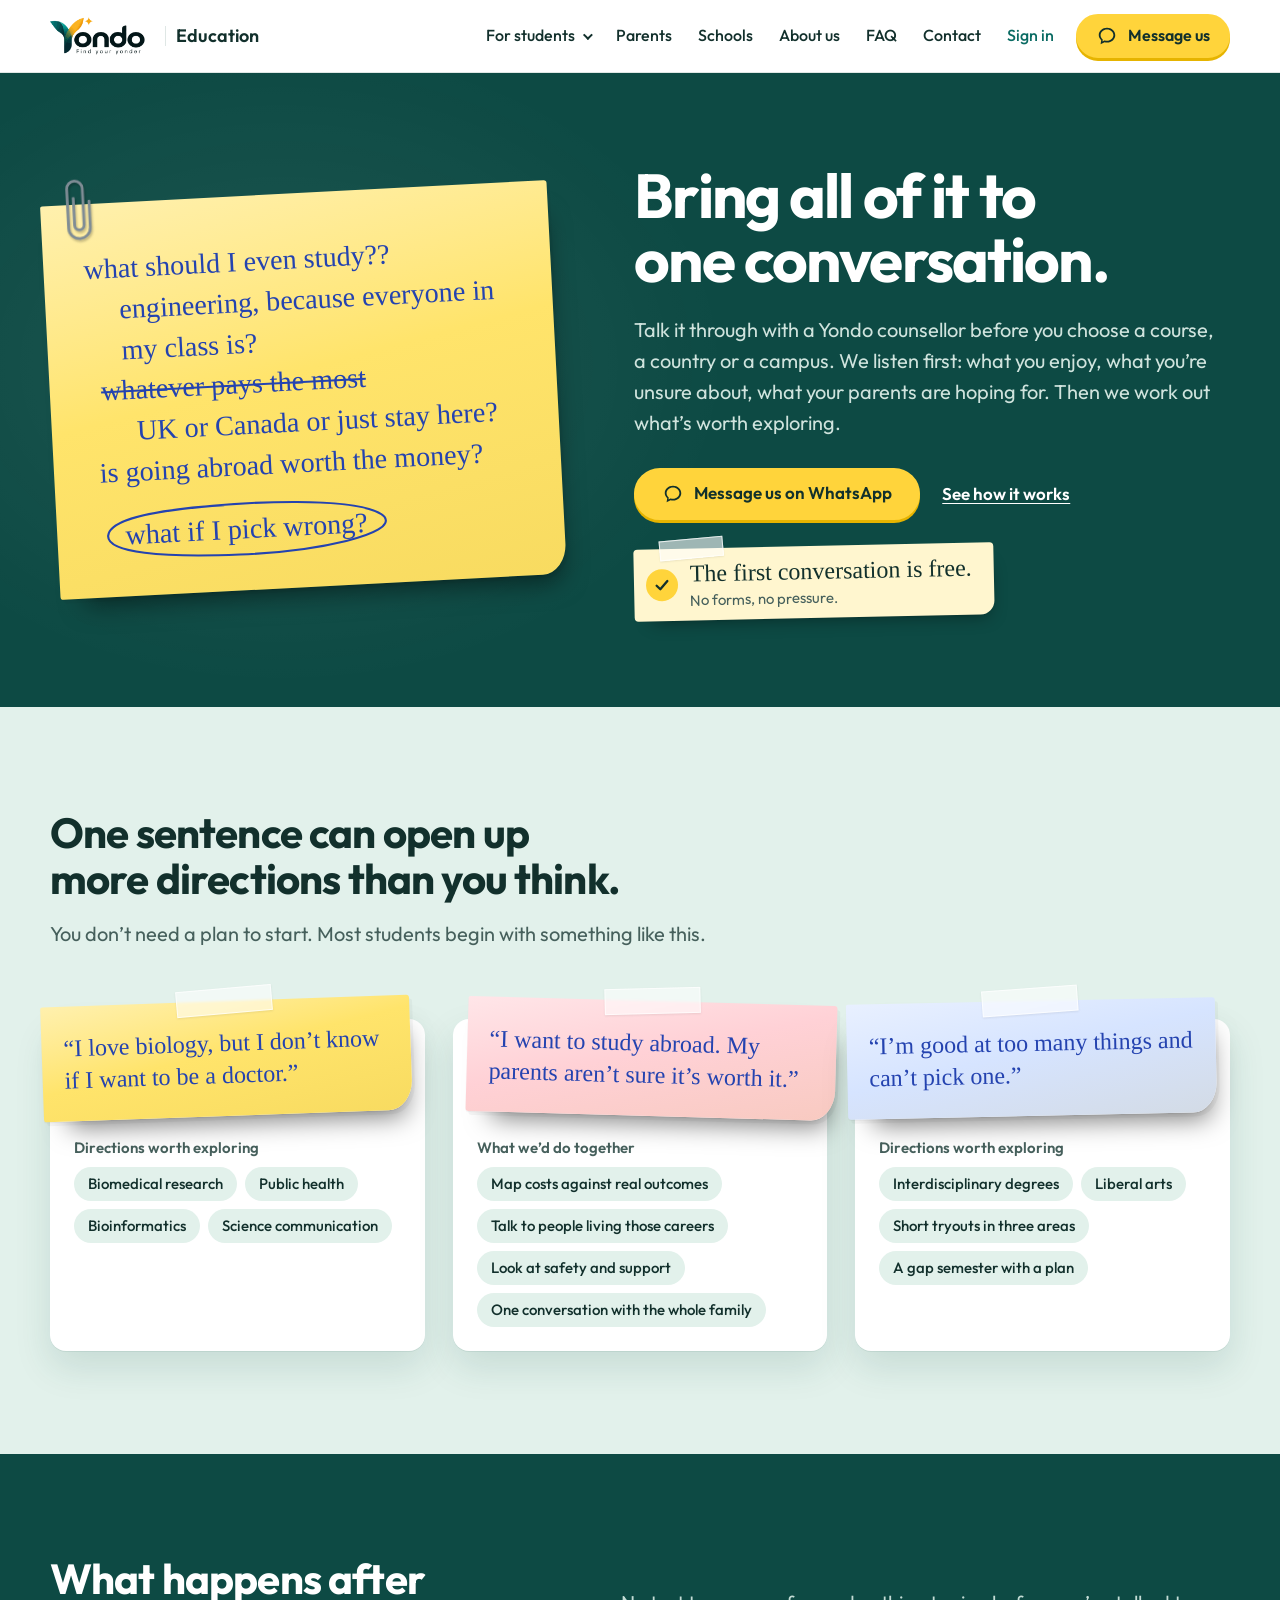
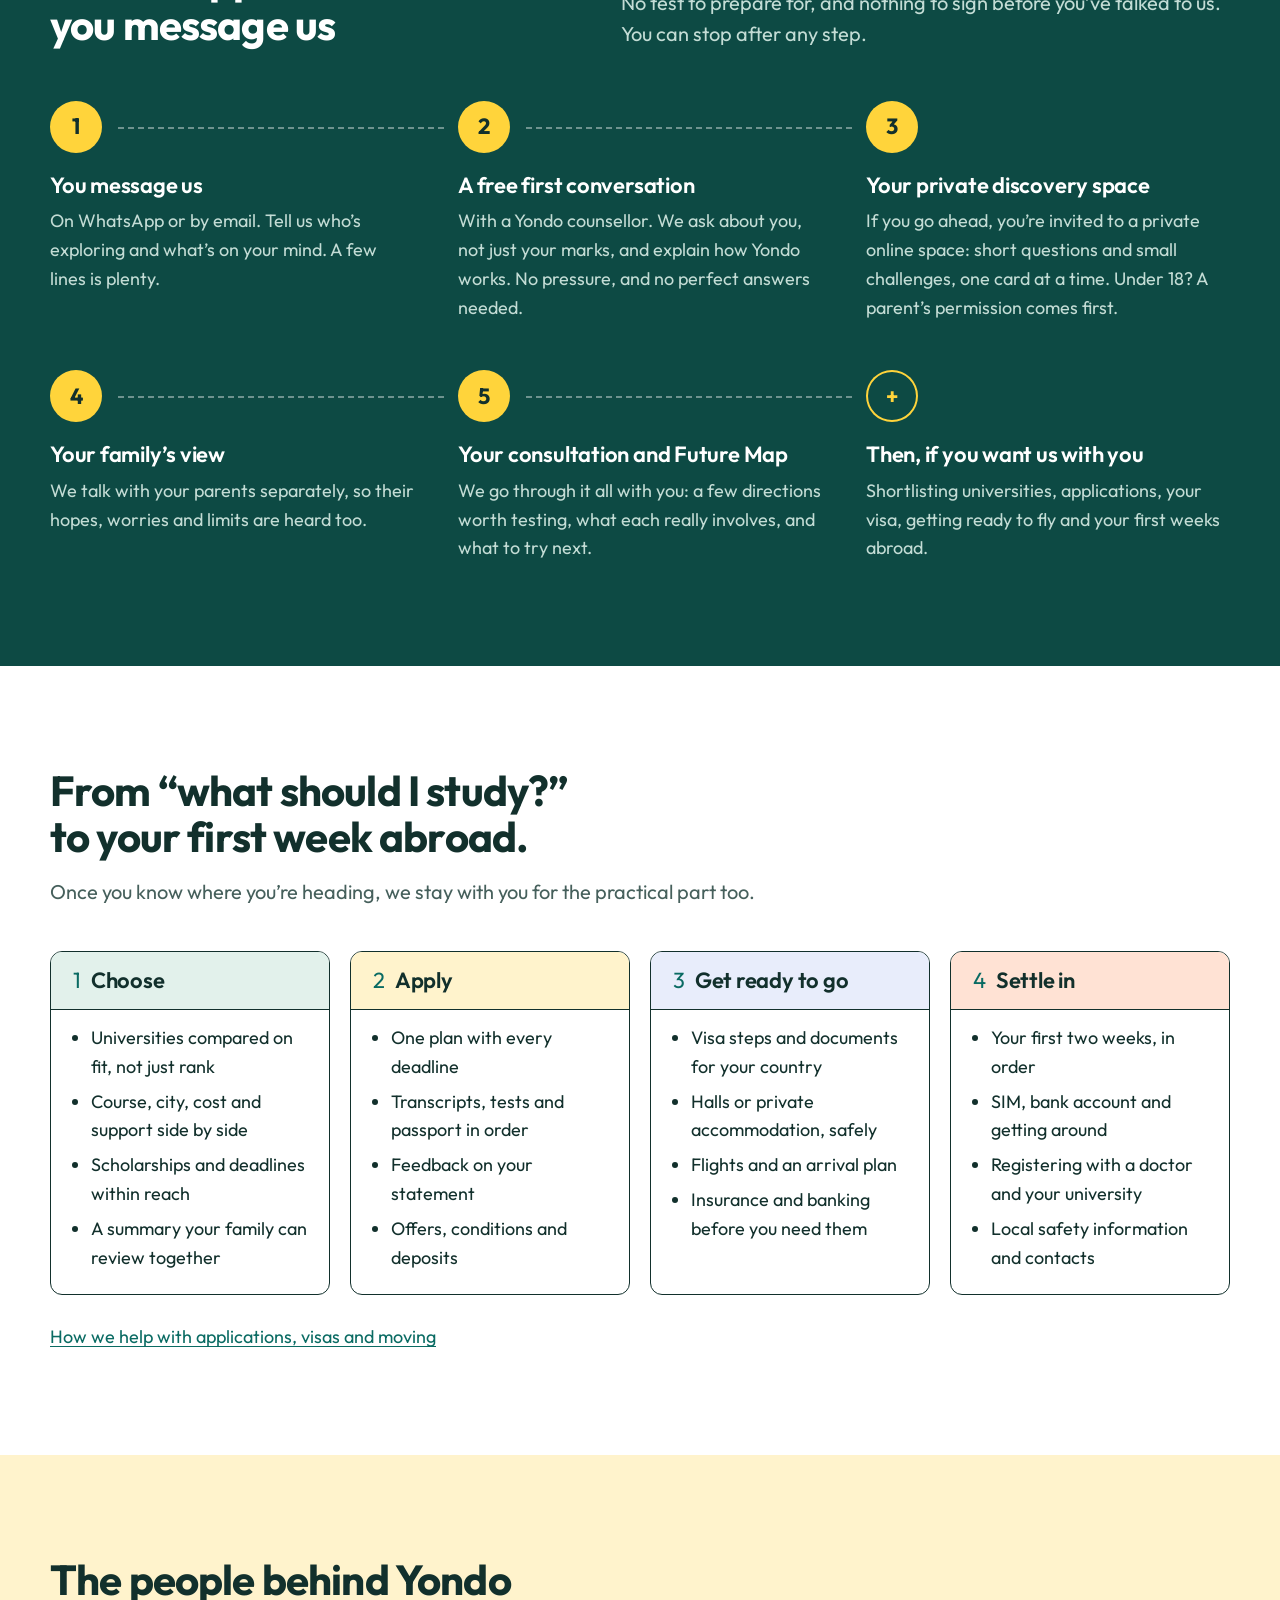
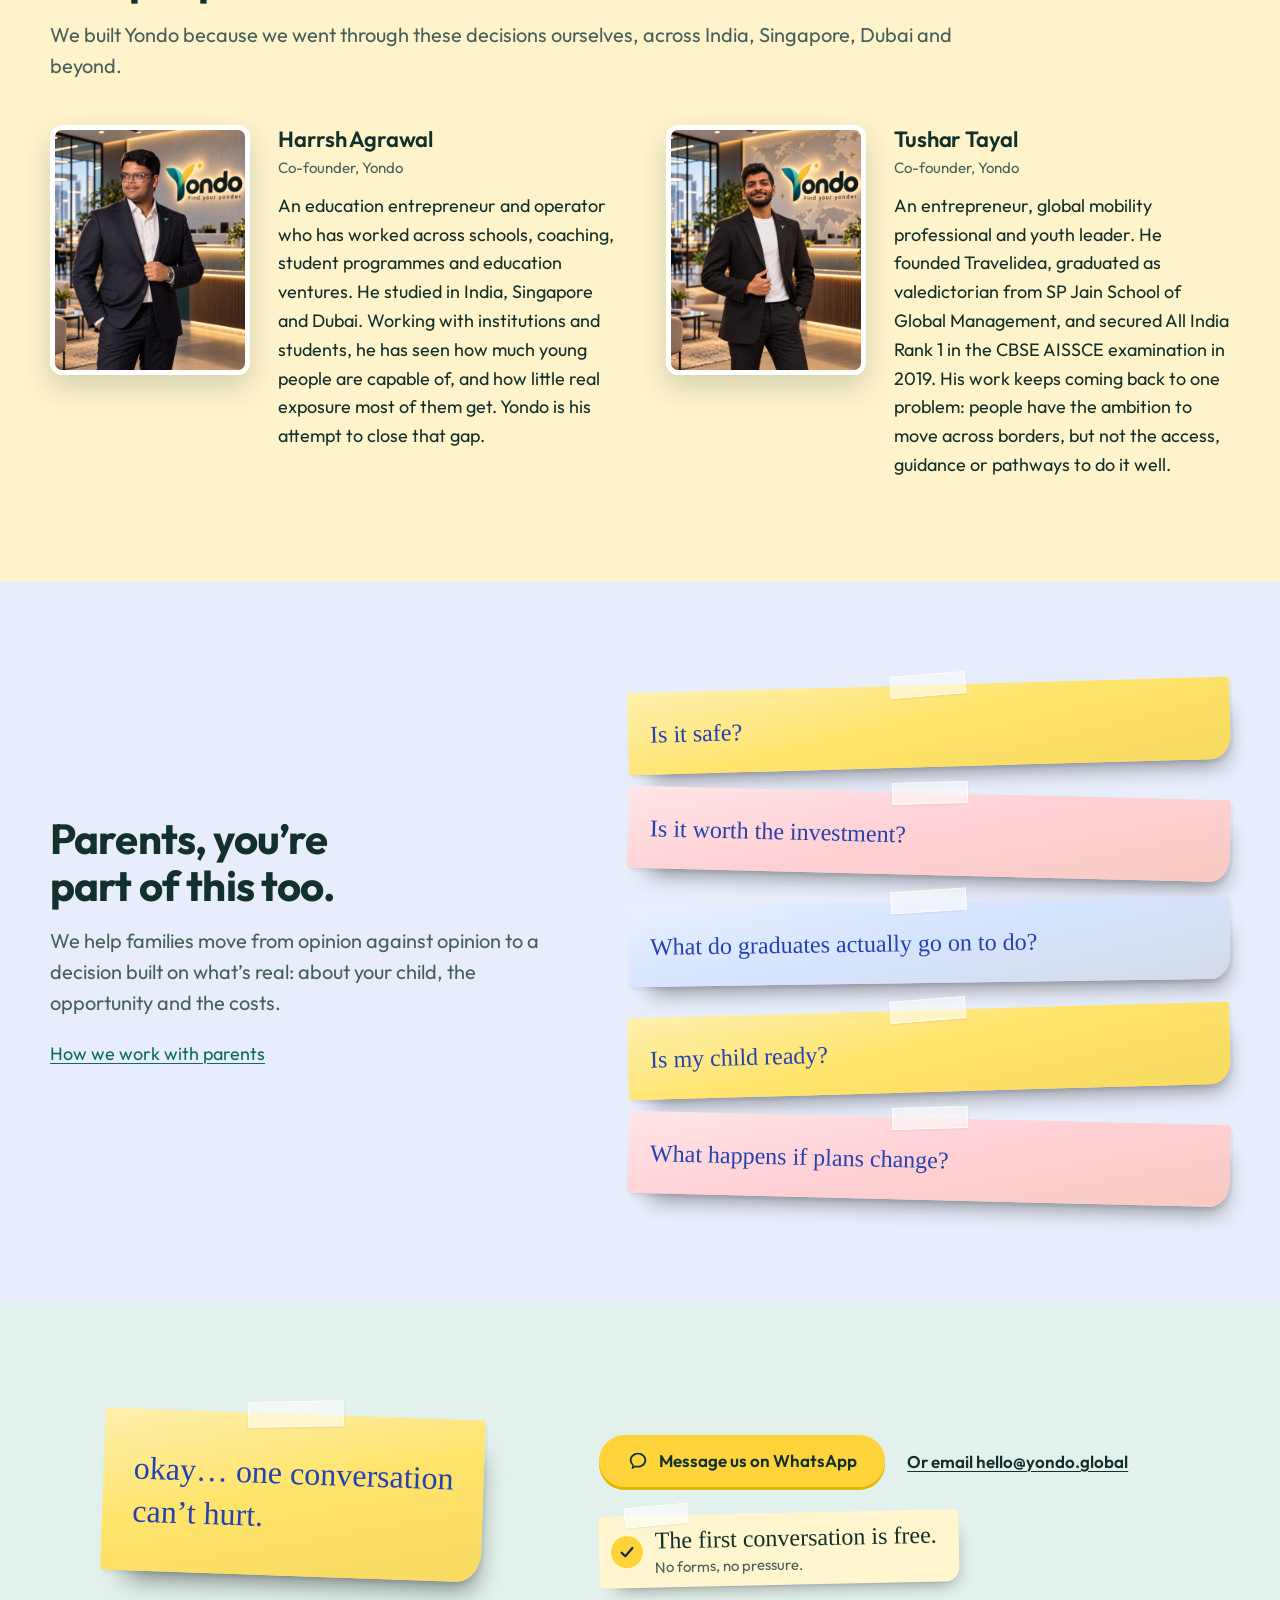
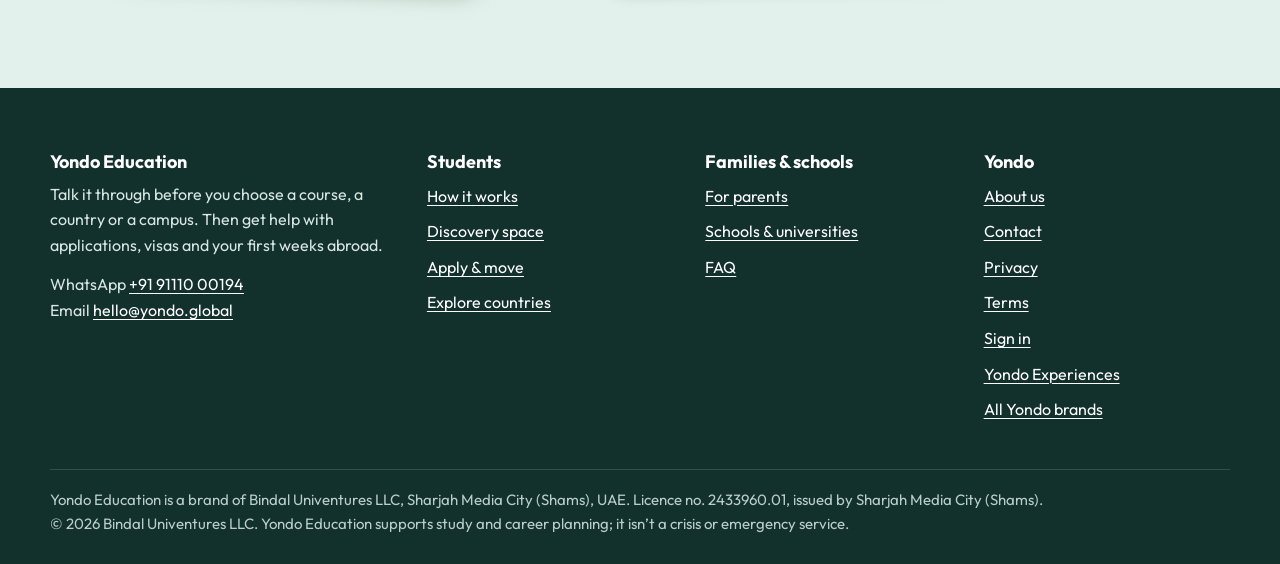
==== commit bf5e9332: "Sticky notes on colour fields; phone tab bar like Yondo Experiences; no floating button Co-Authored-" ====
--- a/index.html
+++ b/index.html
@@ -33,7 +33,7 @@
 <script src="/assets/nav.js" defer></script>
 <script type="application/ld+json">{"@context":"https://schema.org","@graph":[{"@type":"EducationalOrganization","@id":"https://education.yondo.global/#organization","name":"Yondo Education","alternateName":"Yondo","url":"https://education.yondo.global/","logo":{"@type":"ImageObject","url":"https://education.yondo.global/assets/mark-512.png","width":512,"height":512},"image":"https://education.yondo.global/assets/og.jpg","description":"Yondo Education is a career and study-abroad counselling service for students and their families. It starts with a free conversation, helps students discover what to study and where, and then supports university applications, visas and moving abroad. It is a brand of Bindal Univentures LLC, Sharjah Media City (Shams), UAE.","email":"hello@yondo.global","telephone":"+919111000194","contactPoint":[{"@type":"ContactPoint","contactType":"admissions","telephone":"+919111000194","email":"hello@yondo.global","availableLanguage":["English"],"url":"https://education.yondo.global/contact/"}],"founder":[{"@id":"https://education.yondo.global/about/#harrsh-agrawal"},{"@id":"https://education.yondo.global/about/#tushar-tayal"}],"parentOrganization":{"@type":"Organization","name":"Bindal Univentures LLC","identifier":"Licence no. 2433960.01 (Sharjah Media City (Shams))","address":{"@type":"PostalAddress","addressLocality":"Sharjah Media City (Shams)","addressRegion":"Sharjah","addressCountry":"AE"}},"knowsAbout":["Career counselling","Choosing a university course","Studying abroad","University applications","Student visas","Moving abroad for university"],"sameAs":["https://yondo.global/"]},{"@type":"WebSite","@id":"https://education.yondo.global/#website","url":"https://education.yondo.global/","name":"Yondo Education","publisher":{"@id":"https://education.yondo.global/#organization"},"inLanguage":"en"},{"@type":"WebPage","@id":"https://education.yondo.global/#webpage","url":"https://education.yondo.global/","name":"Yondo Education | Career and study-abroad counselling","isPartOf":{"@id":"https://education.yondo.global/#website"},"about":{"@id":"https://education.yondo.global/#organization"},"inLanguage":"en"},{"@type":"Service","@id":"https://education.yondo.global/#discovery","name":"Career and study discovery counselling","serviceType":"Career counselling","provider":{"@id":"https://education.yondo.global/#organization"},"url":"https://education.yondo.global/how-it-works/","audience":{"@type":"EducationalAudience","educationalRole":"student"},"description":"A free first conversation, a private discovery space with short questions and small challenges, a family conversation, and a consultation that ends with a Future Map of directions worth testing.","offers":{"@type":"Offer","name":"Free first conversation","price":"0","priceCurrency":"AED","url":"https://education.yondo.global/contact/"}},{"@type":"Service","@id":"https://education.yondo.global/#apply-and-move","name":"University applications, visas and moving abroad","serviceType":"Study abroad counselling","provider":{"@id":"https://education.yondo.global/#organization"},"url":"https://education.yondo.global/apply-and-move/","description":"Comparing universities on fit and cost, applications and statements, visa steps, accommodation, flights, and the first two weeks abroad."},{"@type":"Person","@id":"https://education.yondo.global/about/#harrsh-agrawal","name":"Harrsh Agrawal","jobTitle":"Co-founder","image":"https://education.yondo.global/assets/team-harrsh-agrawal-800.jpg","worksFor":{"@id":"https://education.yondo.global/#organization"},"description":"Education entrepreneur and operator with experience across schools, coaching, student programmes and education ventures; studied in India, Singapore and Dubai."},{"@type":"Person","@id":"https://education.yondo.global/about/#tushar-tayal","name":"Tushar Tayal","jobTitle":"Co-founder","image":"https://education.yondo.global/assets/team-tushar-tayal-800.jpg","worksFor":{"@id":"https://education.yondo.global/#organization"},"alumniOf":{"@type":"CollegeOrUniversity","name":"SP Jain School of Global Management"},"description":"Entrepreneur, global mobility professional and youth leader; founder of Travelidea; valedictorian at SP Jain School of Global Management; All India Rank 1 in the CBSE AISSCE examination (2019)."}]}</script>
 </head>
-<body class="has-dock">
+<body>
 <a class="skip" href="#main">Skip to content</a>
 <header class="top">
   <div class="wrap">
@@ -44,17 +44,13 @@
       <a class="top-link" href="/parents/">Parents</a><a class="top-link" href="/schools/">Schools</a><a class="top-link" href="/about/">About us</a><a class="top-link" href="/faq/">FAQ</a><a class="top-link" href="/contact/">Contact</a>
       <a class="signin" href="/portal/">Sign in</a>
       <a class="btn go" href="https://wa.me/919111000194?text=Hi%20Yondo%20Education%21%20I%27d%20like%20a%20free%20first%20conversation.%0AI%27m%20a%3A%20student%20/%20parent%0AWhat%27s%20on%20my%20mind%3A%20"><svg viewBox="0 0 24 24" aria-hidden="true" focusable="false"><path fill="currentColor" d="M12 3C6.9 3 3 6.6 3 11c0 2.2 1 4.2 2.7 5.6L5 21l4.3-2.2c.9.2 1.8.3 2.7.3 5.1 0 9-3.6 9-8s-3.9-8.1-9-8.1zm0 14.3c-.8 0-1.6-.1-2.4-.3l-.5-.1-2 1 .3-2-.4-.3C5.7 14.5 5 12.8 5 11c0-3.3 3.1-6.1 7-6.1s7 2.8 7 6.1-3.1 6.3-7 6.3z"/></svg><span>Message us</span></a>
-      <details class="menu"><summary><span class="when-closed">Menu</span><span class="when-open">Close</span></summary>
-        <div class="drawer"><div class="drawer-in"><div class="dr-group"><p class="dr-h">For students</p><a href="/how-it-works/"><strong>How it works</strong><span>Every step, from your first message to your first week abroad</span></a><a href="/discovery-space/"><strong>Discovery space</strong><span>Your private space: short questions, one card at a time</span></a><a href="/apply-and-move/"><strong>Apply &amp; move</strong><span>Applications, visas, flights and settling in</span></a><a href="/explore/"><strong>Explore countries</strong><span>What each place is really like to learn and live in</span></a></div><div class="dr-group"><p class="dr-h">For families and schools</p><a href="/parents/"><strong>For parents</strong><span>How families are part of it</span></a><a href="/schools/"><strong>Schools &amp; universities</strong><span>Programmes and partnerships</span></a></div><div class="dr-group"><p class="dr-h">Yondo Education</p><a aria-current="page" href="/"><strong>Home</strong></a><a href="/about/"><strong>About us</strong><span>The people behind Yondo</span></a><a href="/faq/"><strong>FAQ</strong><span>Questions, answered</span></a><a href="/contact/"><strong>Contact</strong><span>WhatsApp and email</span></a></div>
-          <div class="dr-actions"><a class="btn go" href="https://wa.me/919111000194?text=Hi%20Yondo%20Education%21%20I%27d%20like%20a%20free%20first%20conversation.%0AI%27m%20a%3A%20student%20/%20parent%0AWhat%27s%20on%20my%20mind%3A%20"><svg viewBox="0 0 24 24" aria-hidden="true" focusable="false"><path fill="currentColor" d="M12 3C6.9 3 3 6.6 3 11c0 2.2 1 4.2 2.7 5.6L5 21l4.3-2.2c.9.2 1.8.3 2.7.3 5.1 0 9-3.6 9-8s-3.9-8.1-9-8.1zm0 14.3c-.8 0-1.6-.1-2.4-.3l-.5-.1-2 1 .3-2-.4-.3C5.7 14.5 5 12.8 5 11c0-3.3 3.1-6.1 7-6.1s7 2.8 7 6.1-3.1 6.3-7 6.3z"/></svg><span>Message us on WhatsApp</span></a><a class="btn plain" href="/portal/">Sign in</a></div>
-          <p class="dr-note">The first conversation is free.</p></div></div></details>
     </nav>
   </div>
 </header>
 <main id="main">
 
-<section class="hero">
-  <div class="page">
+<section class="hero"><div class="wrap hero-in">
+  <div class="sticky clipped big"><svg class="clip" viewBox="0 0 30 74" aria-hidden="true" focusable="false"><path d="M11 24v31a5.5 5.5 0 0 0 11 0V13a9 9 0 0 0-18 0v45a12.5 12.5 0 0 0 25 0V28"/></svg>
     <ul class="qs hand" aria-label="Questions students bring to us">
       <li>what should I even study??</li>
       <li>engineering, because everyone in my class is?</li>
@@ -70,17 +66,17 @@
     <div class="actions"><a class="btn go" href="https://wa.me/919111000194?text=Hi%20Yondo%20Education%21%20I%27d%20like%20a%20free%20first%20conversation.%0AI%27m%20a%3A%20student%20/%20parent%0AWhat%27s%20on%20my%20mind%3A%20"><svg viewBox="0 0 24 24" aria-hidden="true" focusable="false"><path fill="currentColor" d="M12 3C6.9 3 3 6.6 3 11c0 2.2 1 4.2 2.7 5.6L5 21l4.3-2.2c.9.2 1.8.3 2.7.3 5.1 0 9-3.6 9-8s-3.9-8.1-9-8.1zm0 14.3c-.8 0-1.6-.1-2.4-.3l-.5-.1-2 1 .3-2-.4-.3C5.7 14.5 5 12.8 5 11c0-3.3 3.1-6.1 7-6.1s7 2.8 7 6.1-3.1 6.3-7 6.3z"/></svg><span>Message us on WhatsApp</span></a><a class="alt" href="/how-it-works/">See how it works</a></div>
     <p class="promise"><span class="tick"><svg viewBox="0 0 20 20" aria-hidden="true" focusable="false"><path d="M4 10.5l4 4 8-9" fill="none" stroke="#12302c" stroke-width="2.6" stroke-linecap="round" stroke-linejoin="round"/></svg></span><span class="hand">The first conversation is free.<small>No forms, no pressure.</small></span></p>
   </div>
-</section>
+</div></section>
 
 <section class="sec mint"><div class="wrap">
   <h2>One sentence can open up more directions than you think.</h2>
   <p class="lead intro">You don’t need a plan to start. Most students begin with something like this.</p>
   <div class="starts">
-    <div class="start"><div class="lined"><p class="hand">“I love biology, but I don’t know if I want to be a doctor.”</p></div>
+    <div class="start"><div class="sticky taped"><span class="tape" aria-hidden="true"></span><p class="hand">“I love biology, but I don’t know if I want to be a doctor.”</p></div>
       <div class="dirs"><h3>Directions worth exploring</h3><ul><li>Biomedical research</li><li>Public health</li><li>Bioinformatics</li><li>Science communication</li></ul></div></div>
-    <div class="start"><div class="lined"><p class="hand">“I want to study abroad. My parents aren’t sure it’s worth it.”</p></div>
+    <div class="start"><div class="sticky taped"><span class="tape" aria-hidden="true"></span><p class="hand">“I want to study abroad. My parents aren’t sure it’s worth it.”</p></div>
       <div class="dirs"><h3>What we’d do together</h3><ul><li>Map costs against real outcomes</li><li>Talk to people living those careers</li><li>Look at safety and support</li><li>One conversation with the whole family</li></ul></div></div>
-    <div class="start"><div class="lined"><p class="hand">“I’m good at too many things and can’t pick one.”</p></div>
+    <div class="start"><div class="sticky taped"><span class="tape" aria-hidden="true"></span><p class="hand">“I’m good at too many things and can’t pick one.”</p></div>
       <div class="dirs"><h3>Directions worth exploring</h3><ul><li>Interdisciplinary degrees</li><li>Liberal arts</li><li>Short tryouts in three areas</li><li>A gap semester with a plan</li></ul></div></div>
   </div>
 </div></section>
@@ -126,10 +122,12 @@
     <p style="margin-top:22px"><a href="/parents/">How we work with parents</a></p></div>
   <ul class="qgrid one" aria-label="Questions parents bring to us"><li>Is it safe?</li><li>Is it worth the investment?</li><li>What do graduates actually go on to do?</li><li>Is my child ready?</li><li>What happens if plans change?</li></ul>
 </div></section>
-<section class="close" aria-label="Start a conversation"><div class="page">
-  <p class="hand">okay… one conversation can’t hurt.</p>
-  <div class="actions"><a class="btn go" href="https://wa.me/919111000194?text=Hi%20Yondo%20Education%21%20I%27d%20like%20a%20free%20first%20conversation.%0AI%27m%20a%3A%20student%20/%20parent%0AWhat%27s%20on%20my%20mind%3A%20"><svg viewBox="0 0 24 24" aria-hidden="true" focusable="false"><path fill="currentColor" d="M12 3C6.9 3 3 6.6 3 11c0 2.2 1 4.2 2.7 5.6L5 21l4.3-2.2c.9.2 1.8.3 2.7.3 5.1 0 9-3.6 9-8s-3.9-8.1-9-8.1zm0 14.3c-.8 0-1.6-.1-2.4-.3l-.5-.1-2 1 .3-2-.4-.3C5.7 14.5 5 12.8 5 11c0-3.3 3.1-6.1 7-6.1s7 2.8 7 6.1-3.1 6.3-7 6.3z"/></svg><span>Message us on WhatsApp</span></a><a class="alt" href="mailto:hello@yondo.global?subject=A%20free%20first%20conversation">Or email hello@yondo.global</a></div>
-  <p class="promise"><span class="tick"><svg viewBox="0 0 20 20" aria-hidden="true" focusable="false"><path d="M4 10.5l4 4 8-9" fill="none" stroke="#12302c" stroke-width="2.6" stroke-linecap="round" stroke-linejoin="round"/></svg></span><span class="hand">The first conversation is free.<small>No forms, no pressure.</small></span></p>
+<section class="close tone-mint" aria-label="Start a conversation"><div class="wrap close-in">
+  <div class="sticky taped tilt-r"><span class="tape" aria-hidden="true"></span><p class="hand">okay… one conversation can’t hurt.</p></div>
+  <div class="close-act">
+    <div class="actions"><a class="btn go" href="https://wa.me/919111000194?text=Hi%20Yondo%20Education%21%20I%27d%20like%20a%20free%20first%20conversation.%0AI%27m%20a%3A%20student%20/%20parent%0AWhat%27s%20on%20my%20mind%3A%20"><svg viewBox="0 0 24 24" aria-hidden="true" focusable="false"><path fill="currentColor" d="M12 3C6.9 3 3 6.6 3 11c0 2.2 1 4.2 2.7 5.6L5 21l4.3-2.2c.9.2 1.8.3 2.7.3 5.1 0 9-3.6 9-8s-3.9-8.1-9-8.1zm0 14.3c-.8 0-1.6-.1-2.4-.3l-.5-.1-2 1 .3-2-.4-.3C5.7 14.5 5 12.8 5 11c0-3.3 3.1-6.1 7-6.1s7 2.8 7 6.1-3.1 6.3-7 6.3z"/></svg><span>Message us on WhatsApp</span></a><a class="alt" href="mailto:hello@yondo.global?subject=A%20free%20first%20conversation">Or email hello@yondo.global</a></div>
+    <p class="promise"><span class="tick"><svg viewBox="0 0 20 20" aria-hidden="true" focusable="false"><path d="M4 10.5l4 4 8-9" fill="none" stroke="#12302c" stroke-width="2.6" stroke-linecap="round" stroke-linejoin="round"/></svg></span><span class="hand">The first conversation is free.<small>No forms, no pressure.</small></span></p>
+  </div>
 </div></section>
 </main>
 <footer class="foot">
@@ -147,6 +145,17 @@
     <p class="fine">Yondo Education is a brand of Bindal Univentures LLC, Sharjah Media City (Shams), UAE. Licence no. 2433960.01, issued by Sharjah Media City (Shams).<br>© 2026 Bindal Univentures LLC. Yondo Education supports study and career planning; it isn’t a crisis or emergency service.</p>
   </div>
 </footer>
-<aside class="dock" aria-label="Message Yondo Education"><a class="btn go" href="https://wa.me/919111000194?text=Hi%20Yondo%20Education%21%20I%27d%20like%20a%20free%20first%20conversation.%0AI%27m%20a%3A%20student%20/%20parent%0AWhat%27s%20on%20my%20mind%3A%20"><svg viewBox="0 0 24 24" aria-hidden="true" focusable="false"><path fill="currentColor" d="M12 3C6.9 3 3 6.6 3 11c0 2.2 1 4.2 2.7 5.6L5 21l4.3-2.2c.9.2 1.8.3 2.7.3 5.1 0 9-3.6 9-8s-3.9-8.1-9-8.1zm0 14.3c-.8 0-1.6-.1-2.4-.3l-.5-.1-2 1 .3-2-.4-.3C5.7 14.5 5 12.8 5 11c0-3.3 3.1-6.1 7-6.1s7 2.8 7 6.1-3.1 6.3-7 6.3z"/></svg><span>Message us on WhatsApp</span></a></aside>
+<nav class="tabbar" aria-label="Quick navigation">
+  <a class="tab" aria-current="page" href="/"><svg viewBox="0 0 24 24" aria-hidden="true" focusable="false"><path d="M3.5 11 12 4l8.5 7"/><path d="M5.5 9.8V20h4.8v-5.6h3.4V20h4.8V9.8"/></svg><span>Home</span></a>
+  <a class="tab" href="/how-it-works/"><svg viewBox="0 0 24 24" aria-hidden="true" focusable="false"><circle cx="6" cy="18" r="2.4"/><circle cx="18" cy="6" r="2.4"/><path d="M8.4 18h6.1a3 3 0 0 0 0-6H9.5a3 3 0 0 1 0-6h6.1"/></svg><span>How it works</span></a>
+  <a class="tab" href="/parents/"><svg viewBox="0 0 24 24" aria-hidden="true" focusable="false"><circle cx="9" cy="8" r="3.1"/><path d="M3.2 20c.6-3.6 2.9-5.6 5.8-5.6s5.2 2 5.8 5.6"/><circle cx="17.2" cy="9.4" r="2.4"/><path d="M15.6 14.4c2.7-.4 4.7 1.2 5.3 4.6"/></svg><span>Parents</span></a>
+  <a class="tab tab-chat" href="https://wa.me/919111000194?text=Hi%20Yondo%20Education%21%20I%27d%20like%20a%20free%20first%20conversation.%0AI%27m%20a%3A%20student%20/%20parent%0AWhat%27s%20on%20my%20mind%3A%20"><svg viewBox="0 0 24 24" aria-hidden="true" focusable="false"><path fill="currentColor" d="M12 3C6.9 3 3 6.6 3 11c0 2.2 1 4.2 2.7 5.6L5 21l4.3-2.2c.9.2 1.8.3 2.7.3 5.1 0 9-3.6 9-8s-3.9-8.1-9-8.1zm0 14.3c-.8 0-1.6-.1-2.4-.3l-.5-.1-2 1 .3-2-.4-.3C5.7 14.5 5 12.8 5 11c0-3.3 3.1-6.1 7-6.1s7 2.8 7 6.1-3.1 6.3-7 6.3z"/></svg><span>Chat</span></a>
+  <details class="more"><summary class="tab"><svg viewBox="0 0 24 24" aria-hidden="true" focusable="false"><circle cx="5" cy="12" r="1.9" fill="currentColor" stroke="none"/><circle cx="12" cy="12" r="1.9" fill="currentColor" stroke="none"/><circle cx="19" cy="12" r="1.9" fill="currentColor" stroke="none"/></svg><span>More</span></summary>
+    <div class="sheet"><div class="sheet-in">
+      <p class="sheet-title">All pages</p>
+      <div class="sh-actions"><a class="btn go" href="https://wa.me/919111000194?text=Hi%20Yondo%20Education%21%20I%27d%20like%20a%20free%20first%20conversation.%0AI%27m%20a%3A%20student%20/%20parent%0AWhat%27s%20on%20my%20mind%3A%20"><svg viewBox="0 0 24 24" aria-hidden="true" focusable="false"><path fill="currentColor" d="M12 3C6.9 3 3 6.6 3 11c0 2.2 1 4.2 2.7 5.6L5 21l4.3-2.2c.9.2 1.8.3 2.7.3 5.1 0 9-3.6 9-8s-3.9-8.1-9-8.1zm0 14.3c-.8 0-1.6-.1-2.4-.3l-.5-.1-2 1 .3-2-.4-.3C5.7 14.5 5 12.8 5 11c0-3.3 3.1-6.1 7-6.1s7 2.8 7 6.1-3.1 6.3-7 6.3z"/></svg><span>Message us</span></a><a class="btn plain" href="/portal/">Sign in</a></div><div class="sh-group"><p class="sh-h">For students</p><a href="/how-it-works/"><strong>How it works</strong><span>Every step, from your first message to your first week abroad</span></a><a href="/discovery-space/"><strong>Discovery space</strong><span>Your private space: short questions, one card at a time</span></a><a href="/apply-and-move/"><strong>Apply &amp; move</strong><span>Applications, visas, flights and settling in</span></a><a href="/explore/"><strong>Explore countries</strong><span>What each place is really like to learn and live in</span></a></div><div class="sh-group"><p class="sh-h">For families and schools</p><a href="/parents/"><strong>For parents</strong><span>How families are part of it</span></a><a href="/schools/"><strong>Schools &amp; universities</strong><span>Programmes and partnerships</span></a><a href="/faq/"><strong>FAQ</strong><span>Questions, answered</span></a></div><div class="sh-group"><p class="sh-h">Yondo Education</p><a href="/about/"><strong>About us</strong><span>The people behind Yondo</span></a><a href="/contact/"><strong>Contact</strong><span>WhatsApp and email</span></a></div>
+      <p class="sh-note">The first conversation is free.</p>
+    </div></div></details>
+</nav>
 </body>
 </html>
--- a/assets/edu.css
+++ b/assets/edu.css
@@ -1,5 +1,5 @@
-/* Yondo Education — "a page from a student's notebook, answered".
-   The visitor's own words: Kalam in ballpoint blue, only on notebook paper and index cards.
+/* Yondo Education — "a student's sticky notes, answered".
+   The visitor's own words: Kalam in ballpoint blue, only on sticky notes clipped or taped onto Yondo's colour fields.
    Everything Yondo says: Outfit, on one type scale. Yellow is the highlighter: the one action. */
 @font-face { font-family: "Outfit"; src: url("outfit-latin-wght-normal.woff2") format("woff2-variations"); font-weight: 100 900; font-display: swap; unicode-range: U+0000-00FF, U+0131, U+0152-0153, U+02BB-02BC, U+02C6, U+02DA, U+02DC, U+0304, U+0308, U+0329, U+2000-206F, U+20AC, U+2122, U+2191, U+2193, U+2212, U+2215, U+FEFF, U+FFFD; }
 @font-face { font-family: "Outfit"; src: url("outfit-latin-ext-wght-normal.woff2") format("woff2-variations"); font-weight: 100 900; font-display: swap; unicode-range: U+0100-02BA, U+02BD-02C5, U+02C7-02CC, U+02CE-02D7, U+02DD-02FF, U+0304, U+0308, U+0329, U+1D00-1DBF, U+1E00-1E9F, U+1EF2-1EFF, U+2020, U+20A0-20AB, U+20AD-20C0, U+2113, U+2C60-2C7F, U+A720-A7FF; }
@@ -10,7 +10,8 @@
   /* colour, all from the logo */
   --ink: #12302c; --ink-soft: #46605c; --teal: #0a6b63; --deep: #0d4a44;
   --pen: #2443b0; --hi: #ffd43b; --hi-deep: #e6b400;
-  --paper: #f7fafd; --rule: #d5e2ef; --margin: #ee8a8a; --line: #dfe7e5; --white: #fff;
+  --paper: #f7fafd; --rule: #d5e2ef; --margin: #ee8a8a;
+  --note: #ffe46b; --note-pink: #ffd1d6; --note-blue: #d6e4ff; --note-mint: #cdeedc; --steel: #7f8c95; --line: #dfe7e5; --white: #fff;
   --mint: #e2f1eb; --sky: #e8edfb; --sun: #fff3cc; --peach: #ffe2d4;
   --on-deep: #c3dcd5;
   /* one type scale */
@@ -25,7 +26,6 @@
   /* layout */
   --wrap: 1180px;
   --gx: max(24px, calc((100% - var(--wrap)) / 2));          /* left edge of the content column */
-  --lh: 40px;                                                 /* notebook line height */
   --sans: "Outfit", system-ui, -apple-system, "Segoe UI", sans-serif;
   --hand: "Kalam", "Comic Neue", cursive;
 }
@@ -63,7 +63,9 @@
 .actions .alt { font-weight: 600; color: var(--ink); font-size: 17px; }
 
 /* "The first conversation is free": a handwritten promise on a highlighter-yellow note */
-.promise { display: inline-flex; align-items: center; gap: 12px; margin-top: 22px; padding: 8px 20px 8px 10px; background: var(--sun); border: 1px solid #f3d877; border-radius: 14px; color: var(--ink); }
+.promise { position: relative; display: inline-flex; align-items: center; gap: 12px; margin-top: 26px; padding: 10px 22px 10px 12px; background: #fff6cf; border-radius: 4px 4px 14px 4px;
+  color: var(--ink); transform: rotate(-1.2deg); box-shadow: 0 1px 1px rgba(0,0,0,.05), 6px 12px 18px -12px rgba(0,0,0,.45); }
+.promise::before { content: ""; position: absolute; top: -10px; left: 26px; width: 64px; height: 20px; transform: rotate(-4deg); background: rgba(255,255,255,.6); border: 1px solid rgba(255,255,255,.75); box-shadow: 0 1px 2px rgba(0,0,0,.08); }
 .promise .tick { width: 32px; height: 32px; flex: none; border-radius: 50%; background: var(--hi); display: grid; place-items: center; }
 .promise .tick svg { width: 18px; height: 18px; }
 .promise .hand { color: var(--ink); font-size: var(--fs-hand); line-height: 1.3; }
@@ -100,77 +102,117 @@
 .dd-foot a { display: inline; padding: 0; border: 0; color: var(--teal); font-weight: 600; text-decoration: underline; }
 .dd-foot a:hover { background: none; }
 /* phone and tablet: one Menu button that opens a full-screen, grouped menu */
-.menu { display: none; }
-.menu > summary { display: inline-flex; align-items: center; gap: 8px; min-height: 44px; padding: 8px 14px; border: 1.5px solid var(--ink); border-radius: 999px; font-weight: 600; font-size: 16px; color: var(--ink); background: #fff; }
-.menu > summary::before { content: ""; width: 16px; height: 2px; background: currentColor; box-shadow: 0 -5px 0 currentColor, 0 5px 0 currentColor; }
-.menu[open] > summary { background: var(--ink); color: #fff; }
-.menu[open] > summary::before { width: 14px; height: 14px; box-shadow: none; background: linear-gradient(45deg, transparent 44%, currentColor 44%, currentColor 56%, transparent 56%), linear-gradient(-45deg, transparent 44%, currentColor 44%, currentColor 56%, transparent 56%); }
-.menu .when-open { display: none; }
-.menu[open] .when-open { display: inline; } .menu[open] .when-closed { display: none; }
-.drawer { position: fixed; z-index: 45; left: 0; right: 0; top: 72px; bottom: 0; background: #fff; border-top: 1px solid var(--line); overflow-y: auto; overscroll-behavior: contain; }
-.drawer-in { width: min(720px, 100% - 40px); margin: 0 auto; padding: 18px 0 40px; }
-.dr-group { padding: 14px 0; border-bottom: 1px solid var(--line); }
-.dr-h { font-size: var(--fs-small); font-weight: 600; color: var(--ink-soft); margin: 0 0 6px; }
-.drawer a:not(.btn) { display: grid; gap: 1px; padding: 12px 12px 12px 14px; margin: 0 -12px; border-radius: 10px; color: var(--ink); text-decoration: none; border-left: 4px solid transparent; }
-.drawer a:not(.btn):hover { background: var(--mint); }
-.drawer a[aria-current="page"] { border-left-color: var(--hi-deep); background: var(--paper); }
-.drawer strong { font-size: 20px; font-weight: 600; }
-.drawer a span { font-size: var(--fs-small); color: var(--ink-soft); }
-.dr-actions { display: grid; gap: 12px; margin-top: 22px; }
-.dr-actions .btn { width: 100%; }
-.dr-note { margin-top: 12px; text-align: center; font-family: var(--hand); font-size: var(--fs-hand); color: var(--pen); }
+/* Phones and tablets: header keeps the brand and Sign in; navigation moves to a bottom tab bar (as on Yondo Experiences) */
+.tabbar { display: none; }
 @media (max-width: 1100px) {
-  .dd, .top-link, .nav .signin { display: none; }
-  .menu { display: block; }
-  html:has(.menu[open]) { overflow: hidden; }
-}
-@media (max-width: 720px) {
-  .top .wrap { min-height: 64px; gap: 8px; }
-  .drawer { top: 64px; }
-  .brand img { height: 30px; }
-  .brand span { font-size: 16px; padding-left: 8px; }
-  .nav > .btn { display: none; }
-}
+  .dd, .top-link, .nav > .btn { display: none; }
+  .top .wrap { min-height: 64px; }
+  .nav .signin { border: 1.5px solid var(--ink); border-radius: 999px; padding: 6px 16px; min-height: 40px; color: var(--ink); font-weight: 600; }
+  body { padding-bottom: calc(66px + env(safe-area-inset-bottom, 0px)); }
+  .tabbar { display: grid; grid-template-columns: repeat(5, minmax(0, 1fr)); position: fixed; left: 0; right: 0; bottom: 0; z-index: 40;
+    height: calc(66px + env(safe-area-inset-bottom, 0px)); padding: 6px max(6px, env(safe-area-inset-right, 0px)) env(safe-area-inset-bottom, 0px) max(6px, env(safe-area-inset-left, 0px));
+    background: #fff; border-top: 1px solid var(--line); box-shadow: 0 -6px 20px rgba(18,48,44,.06); }
+  .tab { display: grid; justify-items: center; align-content: center; gap: 3px; min-height: 52px; border-radius: 14px; color: var(--ink-soft); text-decoration: none;
+    font: 600 12px/1.1 var(--sans); cursor: pointer; list-style: none; }
+  .tab::-webkit-details-marker { display: none; }
+  .tab svg { width: 24px; height: 24px; fill: none; stroke: currentColor; stroke-width: 1.8; stroke-linecap: round; stroke-linejoin: round; }
+  .tab-chat { color: #17803d; }
+  .tab-chat svg { stroke: none; }
+  .tab-chat span { color: var(--ink-soft); }
+  .tab[aria-current="page"], .more.is-current > .tab, .more[open] > .tab { color: var(--ink); }
+  .tab[aria-current="page"] svg, .more.is-current > .tab svg { color: var(--teal); }
+  .tab[aria-current="page"]::after, .more.is-current > .tab::after { content: ""; width: 18px; height: 3px; border-radius: 3px; background: var(--hi-deep); margin-top: 1px; }
+  .tab:active { background: var(--paper); }
+  .more { display: block; }
+  .more > .tab { position: relative; z-index: 2; height: 100%; }
+  .more[open]::before { content: ""; position: fixed; inset: 0; bottom: calc(66px + env(safe-area-inset-bottom, 0px)); background: rgba(13,40,36,.42); z-index: 1; }
+  .sheet { position: fixed; left: 0; right: 0; bottom: calc(66px + env(safe-area-inset-bottom, 0px)); z-index: 2; max-height: min(78vh, calc(100vh - 140px)); overflow-y: auto; overscroll-behavior: contain;
+    background: #fff; border-radius: 22px 22px 0 0; box-shadow: 0 -18px 40px rgba(13,40,36,.22); animation: sheet-up .22s cubic-bezier(.2,.8,.3,1) both; }
+  .sheet::before { content: ""; display: block; width: 44px; height: 5px; border-radius: 5px; background: var(--line); margin: 10px auto 0; }
+  .sheet-in { width: min(720px, 100% - 36px); margin: 0 auto; padding: 8px 0 22px; }
+  .sheet-title { font-weight: 700; font-size: 20px; margin: 6px 0 4px; }
+  .sh-group { padding: 10px 0; border-top: 1px solid var(--line); }
+  .sh-group:first-of-type { border-top: 0; }
+  .sh-h { font-size: 13px; font-weight: 600; color: var(--ink-soft); margin: 2px 0 4px; }
+  .sh-group a { display: grid; gap: 1px; padding: 10px 12px; margin: 0 -12px; border-radius: 12px; color: var(--ink); text-decoration: none; border-left: 4px solid transparent; }
+  .sh-group a:hover { background: var(--mint); }
+  .sh-group a[aria-current="page"] { border-left-color: var(--hi-deep); background: var(--paper); }
+  .sh-group strong { font-size: 18px; font-weight: 600; }
+  .sh-group a span { font-size: var(--fs-small); color: var(--ink-soft); line-height: 1.35; }
+  .sh-actions { display: grid; grid-template-columns: 1.4fr 1fr; gap: 10px; margin: 6px 0 8px; }
+  .sh-actions .btn { width: 100%; min-height: 48px; padding: 10px 14px; font-size: 16px; }
+  @media (max-width: 380px) { .sh-actions { grid-template-columns: 1fr; } }
+  .sh-note { margin-top: 6px; text-align: center; font-family: var(--hand); color: var(--pen); font-size: 20px; }
+  html:has(.more[open]) { overflow: hidden; }
+}
+@keyframes sheet-up { from { transform: translateY(24px); opacity: 0; } to { transform: none; opacity: 1; } }
+@media (prefers-reduced-motion: reduce) { .sheet { animation: none; } }
+
 @media (prefers-reduced-motion: reduce) { .dd > summary::after { transition: none; } }
 
-/* Notebook paper. Text on it starts at the same left edge as every other section. */
-.page { background-color: var(--paper); background-image: linear-gradient(to bottom, transparent calc(var(--lh) - 1px), var(--rule) calc(var(--lh) - 1px), var(--rule) var(--lh)); background-size: 100% var(--lh); position: relative;
-        padding-left: var(--gx); padding-right: var(--gx); }
-.page::before { content: ""; position: absolute; top: 0; bottom: 0; left: max(10px, calc(var(--gx) - 26px)); width: 2px; background: var(--margin); opacity: .8; }
-.page .hand { position: relative; top: 9px; line-height: var(--lh); }
-
-/* Home hero: the notebook beside the answer */
-.hero { display: grid; grid-template-columns: minmax(0, 1.05fr) minmax(0, 1fr); }
-.hero .page { --gx: max(24px, calc((100vw - var(--wrap)) / 2)); padding: calc(var(--lh) * 2) 32px calc(var(--lh) * 2) var(--gx); }
-.qs { list-style: none; margin: 0; padding: 0; font-size: var(--fs-hand-lg); }
+/* Sticky notes: the visitor's own words, clipped or taped onto Yondo's colour fields */
+.sticky { --bg: var(--note); --tilt: -2.4deg; position: relative; color: var(--pen); font-family: var(--hand);
+  background: linear-gradient(168deg, color-mix(in srgb, var(--bg) 55%, #fff) 0%, var(--bg) 46%, color-mix(in srgb, var(--bg) 90%, #b88a00) 100%);
+  padding: 30px 28px 32px; border-radius: 2px 3px 24px 3px / 2px 3px 30px 3px; transform: rotate(var(--tilt));
+  box-shadow: 0 1px 1px rgba(0,0,0,.05), 3px 4px 0 rgba(0,0,0,.035), 10px 22px 26px -16px rgba(0,0,0,.5); }
+.sticky.tilt-r { --tilt: 2deg; }
+.sticky.pink { --bg: var(--note-pink); } .sticky.blue { --bg: var(--note-blue); } .sticky.mint { --bg: var(--note-mint); }
+.sticky .hand { color: var(--pen); }
+.sticky .clip { position: absolute; top: -28px; left: 24px; width: 26px; height: 66px; overflow: visible;
+  fill: none; stroke: var(--steel); stroke-width: 3.2; stroke-linecap: round; filter: drop-shadow(1px 2px 1px rgba(0,0,0,.25)); }
+.sticky .tape { position: absolute; top: -13px; left: 50%; width: 96px; height: 26px; transform: translateX(-50%) rotate(-3deg);
+  background: rgba(255,255,255,.55); border: 1px solid rgba(255,255,255,.7); box-shadow: 0 1px 2px rgba(0,0,0,.08); backdrop-filter: blur(1px); }
+@media (prefers-reduced-motion: no-preference) {
+  .sticky { transition: transform .25s cubic-bezier(.2,1.2,.4,1); }
+  .sticky:hover { transform: rotate(calc(var(--tilt) * .4)) translateY(-2px); }
+}
+
+/* Home hero: one deep field, the student's note clipped beside our answer */
+.hero { background: radial-gradient(640px 460px at 22% 46%, rgba(255,255,255,.07), transparent 70%), var(--deep); overflow: clip; }
+.hero-in { display: grid; grid-template-columns: minmax(0, .92fr) minmax(0, 1.08fr); gap: clamp(36px, 6vw, 96px); align-items: center; padding: clamp(56px, 7vw, 104px) 0; }
+.hero .sticky.big { justify-self: center; width: min(100%, 520px); --tilt: -3deg; padding: 46px 34px 40px 40px; }
+.hero .qs { font-size: clamp(24px, 2.2vw, 29px); }
+.qs { list-style: none; margin: 0; padding: 0; font-size: var(--fs-hand-lg); line-height: 1.45; }
 .qs li { position: relative; width: fit-content; max-width: 100%; animation: write .7s cubic-bezier(.3,.6,.3,1) both; }
 .qs li:nth-child(2) { margin-left: 1.2em; animation-delay: .35s; }
 .qs li:nth-child(3) { margin-left: .4em; animation-delay: .7s; }
 .qs li:nth-child(4) { margin-left: 1.6em; animation-delay: 1.05s; }
 .qs li:nth-child(5) { margin-left: .2em; animation-delay: 1.4s; }
-.qs li:nth-child(6) { margin-left: 1em; animation-delay: 1.75s; margin-top: var(--lh); }
+.qs li:nth-child(6) { margin-left: 1em; animation-delay: 1.75s; margin-top: 22px; }
 .qs .ring { position: absolute; left: -24px; top: -9px; width: calc(100% + 48px); height: calc(100% + 16px); pointer-events: none; overflow: visible; }
 .qs .ring path { fill: none; stroke: var(--pen); stroke-width: 2.2; stroke-linecap: round; stroke-dasharray: 900; stroke-dashoffset: 900; animation: ring 1s 2.4s ease-out forwards; }
 @keyframes write { from { clip-path: inset(-30px 100% -30px -60px); } to { clip-path: inset(-30px -60px -30px -60px); } }
 @keyframes ring { to { stroke-dashoffset: 0; } }
-.hero .answer { padding: clamp(40px, 6vw, 80px) clamp(24px, 5vw, 64px); display: flex; flex-direction: column; justify-content: center; align-items: flex-start; background: var(--deep); }
+.hero .answer { display: flex; flex-direction: column; justify-content: center; align-items: flex-start; }
 .hero .answer h1 { color: #fff; max-width: 12ch; }
 .hero .answer .lead { color: #cfe3dd; margin-top: 22px; max-width: 34em; }
 .hero .answer .alt { color: #fff; }
 .hero .answer :focus-visible { outline-color: var(--hi); }
 @media (max-width: 900px) {
-  .hero { grid-template-columns: 1fr; }
-  .hero .page { padding-top: var(--lh); padding-bottom: var(--lh); }
+  .hero-in { grid-template-columns: 1fr; padding: 48px 0 52px; gap: 36px; }
+  .hero .sticky.big { width: min(100%, 420px); padding: 44px 22px 28px 26px; --tilt: -2deg; }
+  .hero .qs { font-size: 23px; }
   .qs li:nth-child(n+4):nth-child(-n+5) { display: none; }
-  .hero .answer { padding: 36px 24px 44px; }
 }
 @media (prefers-reduced-motion: reduce) { .qs li { animation: none; } .qs .ring path { animation: none; stroke-dashoffset: 0; } }
 
-/* Inner page heading: the visitor's question, then our answer */
-.head .page { padding-top: var(--lh); padding-bottom: calc(var(--lh) * 1.5); }
-.head .ask { font-size: var(--fs-hand-lg); margin: 0; }
-.head h1 { margin-top: calc(var(--lh) * .5); max-width: 20ch; }
-.head .lead { margin-top: 18px; max-width: 40em; color: var(--ink); }
+/* Inner page heading: our answer on a colour field, the visitor's question clipped beside it */
+.head { overflow: clip; }
+.head.tone-deep { background: radial-gradient(560px 380px at 82% 50%, rgba(255,255,255,.07), transparent 70%), var(--deep); color: #e3efec; }
+.head.tone-deep h1 { color: #fff; } .head.tone-deep .lead { color: var(--on-deep); } .head.tone-deep a:not(.btn) { color: #fff; }
+.head.tone-deep :focus-visible { outline-color: var(--hi); }
+.head.tone-deep .btn.plain { color: #fff; border-color: #fff; }
+.head.tone-mint { background: var(--mint); }
+.head-in { padding: clamp(48px, 6vw, 88px) 0 clamp(52px, 6.5vw, 96px); }
+.head-in.has-note { display: grid; grid-template-columns: minmax(0, 1.5fr) minmax(0, 1fr); gap: clamp(32px, 5vw, 80px); align-items: center; }
+.head h1 { max-width: 20ch; }
+.head .lead { margin-top: 18px; max-width: 40em; }
+.head .sticky { justify-self: center; width: min(100%, 360px); padding: 44px 28px 34px 32px; --tilt: 3deg; }
+.head .ask { font-size: var(--fs-hand-lg); line-height: 1.35; margin: 0; }
+@media (max-width: 860px) {
+  .head-in.has-note { grid-template-columns: 1fr; gap: 30px; padding-top: 44px; }
+  .head .sticky { order: -1; justify-self: start; width: min(100%, 330px); margin-left: 8px; padding: 40px 22px 24px 26px; --tilt: -2deg; }
+}
 
 /* Sections: colour fields, one layout rule — heading on top, content across the full width */
 .sec { padding: clamp(64px, 8vw, 104px) 0; }
@@ -201,8 +243,16 @@
 @media (max-width: 600px) { .items, .items.four, .items.two { grid-template-columns: 1fr; gap: 24px; } }
 /* Questions as a grid */
 .qgrid { list-style: none; padding: 0; margin: 36px 0 0; display: grid; grid-template-columns: repeat(3, minmax(0, 1fr)); gap: 16px; }
-.qgrid li { background: #fff; border-radius: 12px; padding: 20px 22px; font-size: var(--fs-lead); font-weight: 500; line-height: 1.4; border-left: 4px solid var(--pen); }
-.qgrid.one { grid-template-columns: 1fr; margin-top: 0; gap: 12px; }
+.qgrid li { --bg: var(--note); --tilt: -1.6deg; position: relative; color: var(--pen); font-family: var(--hand); font-size: var(--fs-hand); line-height: 1.35;
+  padding: 26px 22px 24px; border-radius: 2px 3px 20px 3px / 2px 3px 24px 3px; transform: rotate(var(--tilt));
+  background: linear-gradient(168deg, color-mix(in srgb, var(--bg) 55%, #fff) 0%, var(--bg) 46%, color-mix(in srgb, var(--bg) 90%, #b88a00) 100%);
+  box-shadow: 0 1px 1px rgba(0,0,0,.05), 3px 4px 0 rgba(0,0,0,.035), 8px 18px 22px -14px rgba(0,0,0,.45); }
+.qgrid li::before { content: ""; position: absolute; top: -11px; left: 50%; width: 76px; height: 22px; transform: translateX(-50%) rotate(-3deg);
+  background: rgba(255,255,255,.55); border: 1px solid rgba(255,255,255,.7); box-shadow: 0 1px 2px rgba(0,0,0,.08); }
+.qgrid li:nth-child(3n+2) { --bg: var(--note-pink); --tilt: 1.4deg; }
+.qgrid li:nth-child(3n) { --bg: var(--note-blue); --tilt: -.8deg; }
+.qgrid { gap: 30px 24px; }
+.qgrid.one { grid-template-columns: 1fr; margin-top: 0; gap: 26px; }
 @media (max-width: 900px) { .qgrid { grid-template-columns: 1fr; } .qgrid.one { margin-top: 8px; } }
 .h3like { font-size: var(--fs-h3); line-height: 1.3; letter-spacing: -0.01em; }
 /* Checklists */
@@ -212,11 +262,14 @@
 .checks.no li::before { width: 14px; height: 2.5px; border: 0; background: #c0392b; top: 13px; transform: none; }
 
 /* "Sound like you?" — index cards */
-.starts { margin-top: 44px; display: grid; grid-template-columns: repeat(3, minmax(0, 1fr)); gap: 28px; align-items: stretch; }
-.start { background: #fff; border-radius: 10px; overflow: hidden; display: flex; flex-direction: column; box-shadow: 0 1px 0 rgba(13,74,68,.08), 0 16px 36px rgba(13,74,68,.13); }
-.start .lined { --lh: 36px; flex: 1; border-top: 4px solid var(--margin); padding: 20px 24px 22px; background-image: linear-gradient(to bottom, transparent calc(var(--lh) - 1px), var(--rule) calc(var(--lh) - 1px), var(--rule) var(--lh)); background-size: 100% var(--lh); background-position: 0 20px; }
-.start .hand { font-size: var(--fs-hand); line-height: var(--lh); position: relative; top: 8px; }
-.start .dirs { padding: 18px 24px 24px; border-top: 1px solid var(--line); }
+.starts { margin-top: 52px; display: grid; grid-template-columns: repeat(3, minmax(0, 1fr)); gap: 28px; align-items: stretch; }
+.start { position: relative; background: #fff; border-radius: 16px; display: flex; flex-direction: column; margin-top: 18px;
+  box-shadow: 0 1px 0 rgba(13,74,68,.08), 0 16px 36px rgba(13,74,68,.13); }
+.start .sticky { margin: -18px 14px 0 -8px; padding: 26px 22px 24px; --tilt: -2deg; }
+.start:nth-child(2) .sticky { --bg: var(--note-pink); --tilt: 1.6deg; margin: -18px -8px 0 14px; }
+.start:nth-child(3) .sticky { --bg: var(--note-blue); --tilt: -1.2deg; }
+.start .hand { font-size: var(--fs-hand); line-height: 1.35; }
+.start .dirs { padding: 22px 24px 24px; flex: 1; }
 .start h3 { font-size: var(--fs-small); font-weight: 600; color: var(--ink-soft); letter-spacing: 0; }
 .start ul { list-style: none; padding: 0; margin: 10px 0 0; display: flex; flex-wrap: wrap; gap: 8px; }
 .start li { background: var(--mint); border-radius: 999px; padding: 5px 14px; font-size: var(--fs-small); font-weight: 500; }
@@ -266,10 +319,14 @@
 @media (max-width: 980px) { .team { grid-template-columns: 1fr; } }
 @media (max-width: 520px) { .person { grid-template-columns: 112px minmax(0, 1fr); gap: 16px; } .person img { width: 112px; border-width: 3px; } }
 
-/* Closing note on the notebook */
-.close .page { padding-top: calc(var(--lh) * 2); padding-bottom: calc(var(--lh) * 2); }
-.close .page > .hand { font-size: var(--fs-hand-lg); }
-.close .actions { margin-top: var(--lh); }
+/* Closing: the visitor's note, then the one action */
+.close { background: var(--sky); overflow: clip; }
+.close.tone-mint { background: var(--mint); }
+.close-in { display: grid; grid-template-columns: minmax(0, 1fr) minmax(0, 1.3fr); gap: clamp(32px, 5vw, 80px); align-items: center; padding: clamp(64px, 8vw, 104px) 0; }
+.close .sticky { justify-self: center; width: min(100%, 380px); padding: 38px 30px; }
+.close .sticky .hand { font-size: var(--fs-hand-lg); line-height: 1.35; }
+.close-act .promise { margin-top: 26px; }
+@media (max-width: 760px) { .close-in { grid-template-columns: 1fr; gap: 34px; padding: 60px 0 64px; } .close .sticky { justify-self: start; margin-left: 6px; } }
 
 /* Example discovery card (works without script) */
 .card-demo { margin: 0; padding: 28px; border: 2px solid var(--ink); border-radius: 14px; background: #fff; width: 100%; max-width: 560px; box-shadow: 8px 8px 0 var(--white), 8px 8px 0 2px var(--ink); }
@@ -338,14 +395,6 @@
 @media (max-width: 860px) { .foot .cols { grid-template-columns: 1fr 1fr; } }
 @media (max-width: 480px) { .foot .cols { grid-template-columns: 1fr; } }
 
-/* Phones: one thumb-reach button to message us */
-.dock { display: none; }
-@media (max-width: 720px) {
-  .dock { display: flex; position: fixed; left: 0; right: 0; bottom: 0; z-index: 40; padding: 10px 14px calc(10px + env(safe-area-inset-bottom)); background: rgba(255,255,255,.97); border-top: 1px solid var(--line); }
-  .dock .btn { width: 100%; }
-  body.has-dock { padding-bottom: 76px; }
-}
-
 /* the promise keeps its own rhythm on notebook paper */
 .promise .hand { position: static; line-height: 1.3; }
 
@@ -359,4 +408,3 @@
 @media (max-width: 480px) { .promise .hand { font-size: 21px; } .promise { padding-right: 14px; } }
 .promise .hand { display: block; text-wrap: balance; }
 
-html:has(.menu[open]) .dock { display: none; }
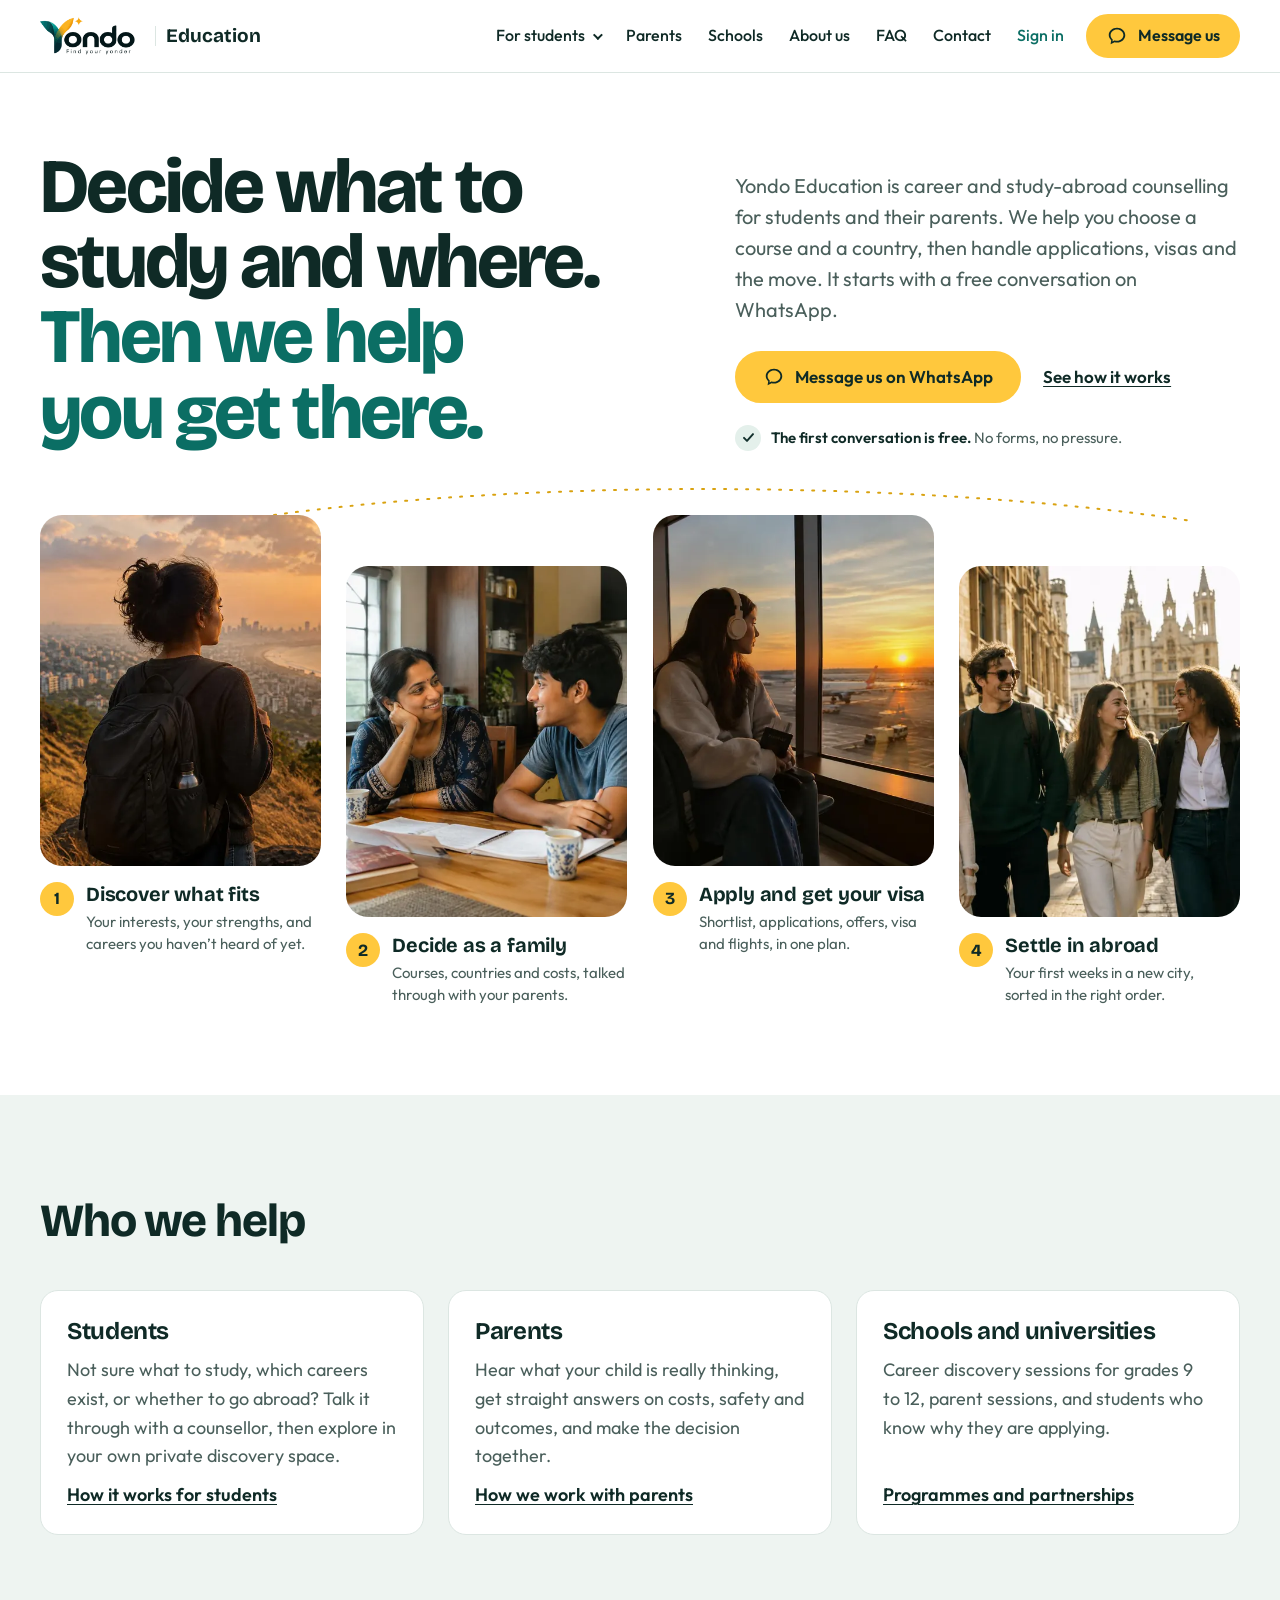
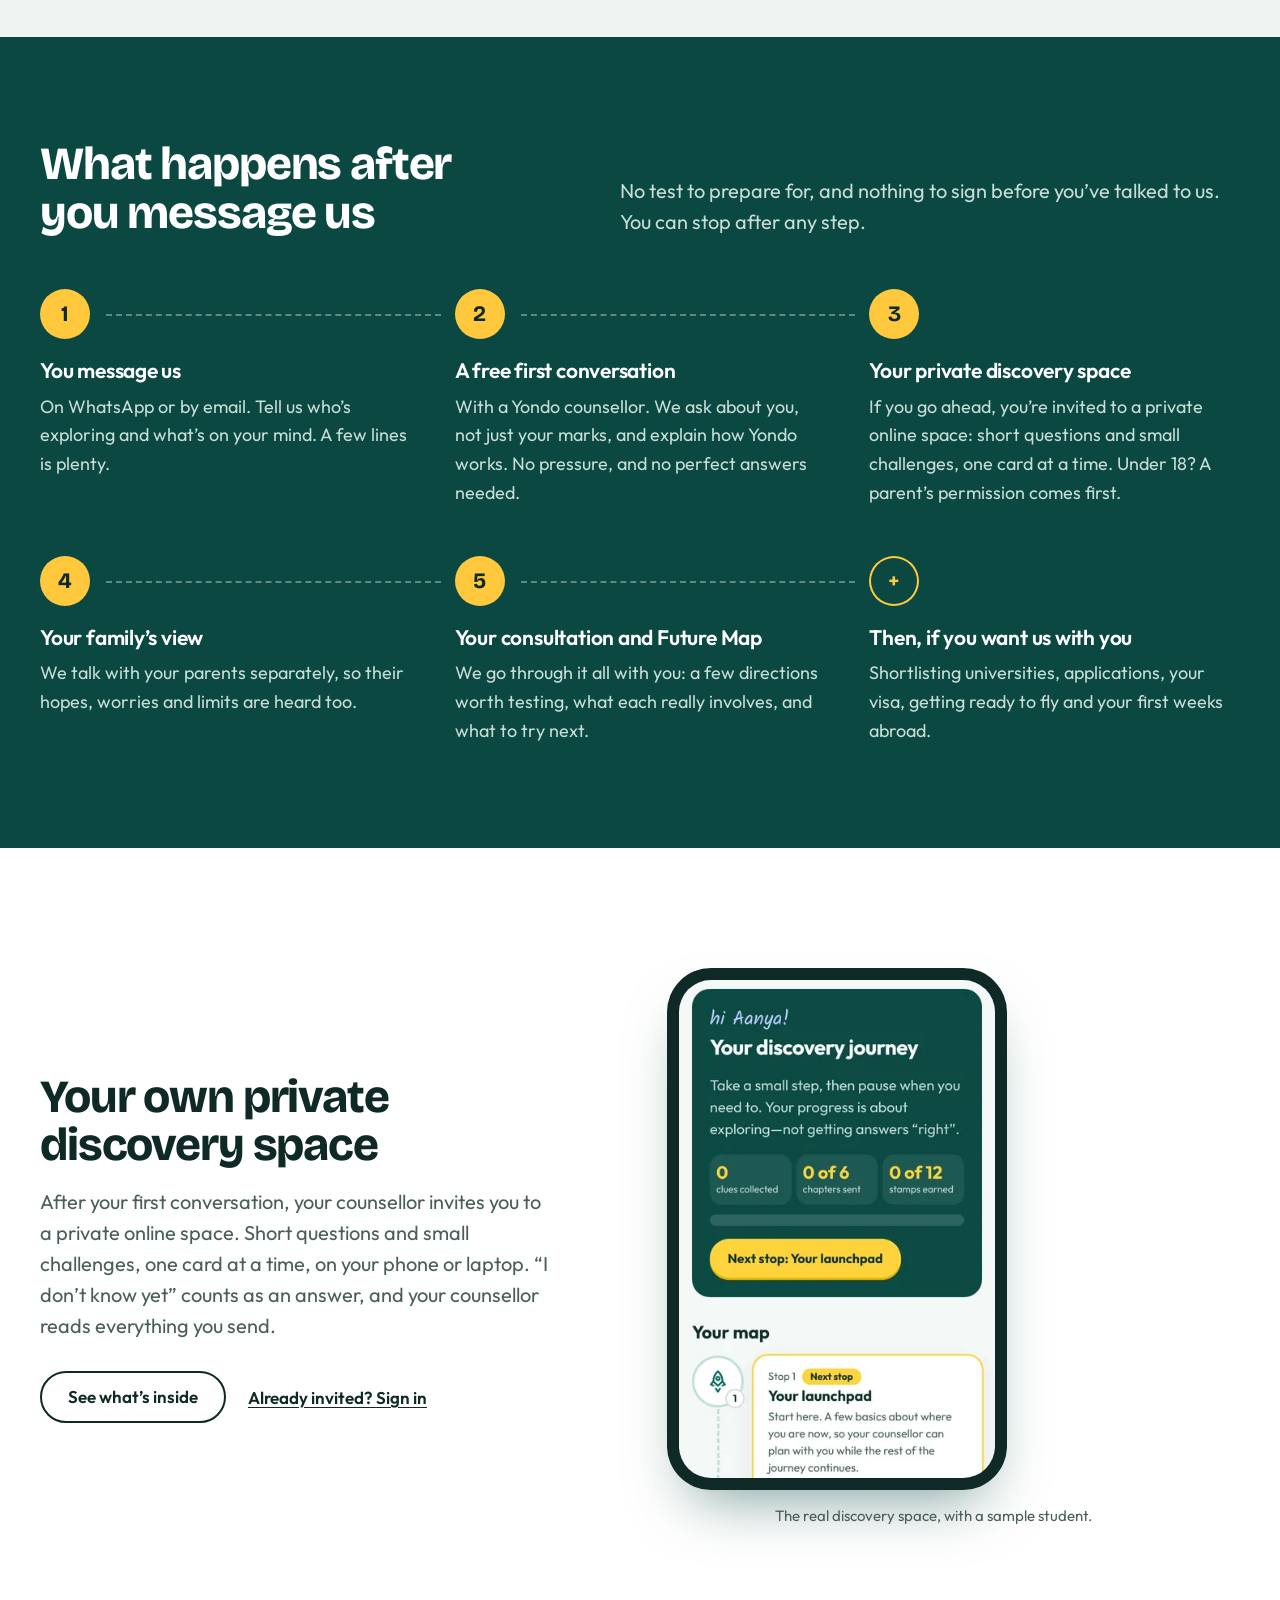
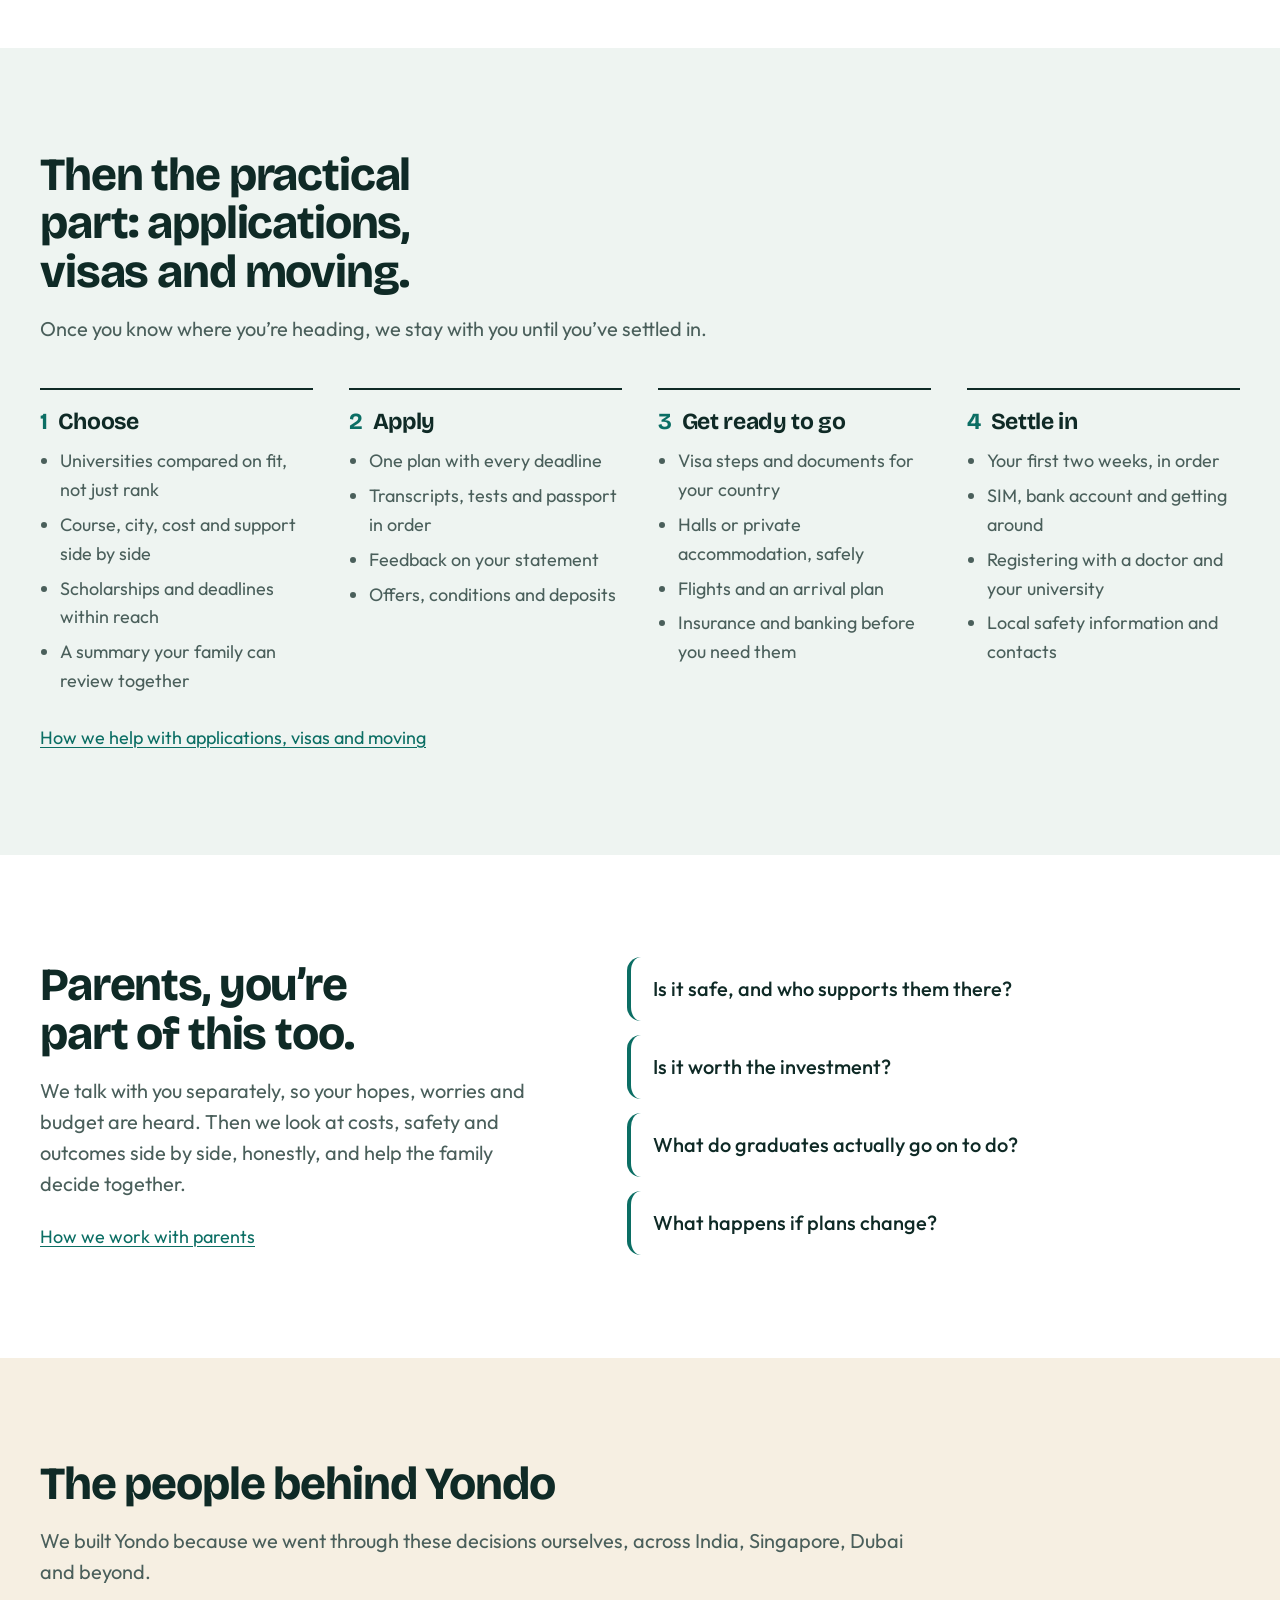
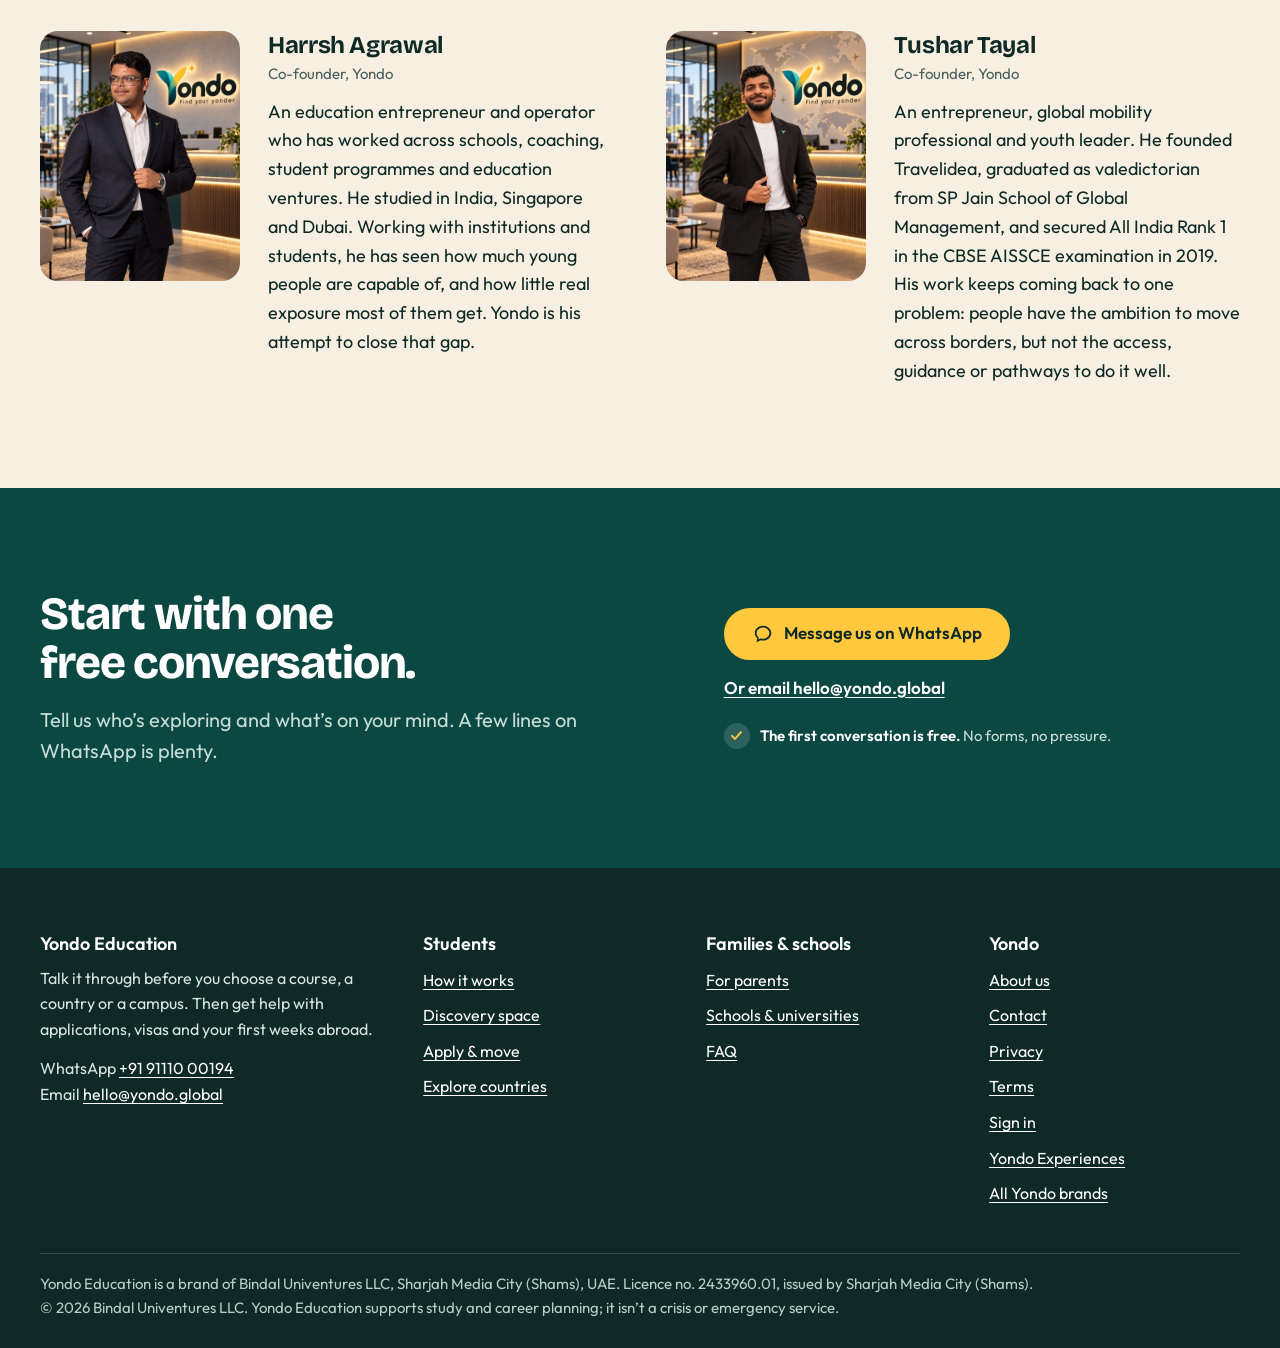
==== commit 1e07fb05: "Education site redesign: photo-led, says plainly what we do The home page now opens with one plain p" ====
--- a/index.html
+++ b/index.html
@@ -4,8 +4,8 @@
 <meta charset="utf-8">
 <meta name="viewport" content="width=device-width, initial-scale=1">
 <title>Yondo Education | Career and study-abroad counselling</title>
-<meta name="description" content="Not sure what to study, or where? Start with a free conversation with a Yondo counsellor, then get help with university applications, visas and moving abroad.">
-<meta http-equiv="Content-Security-Policy" content="default-src 'self'; img-src 'self' data:; style-src 'self' 'unsafe-inline'; font-src 'self'; script-src 'self'; connect-src 'none'; base-uri 'none'; form-action 'none'; object-src 'none'">
+<meta name="description" content="Career and study-abroad counselling for students and their parents: a free first conversation, help choosing what to study and where, then applications, visas and moving abroad.">
+<meta http-equiv="Content-Security-Policy" content="default-src 'self'; img-src 'self' data: https://qutniscdrelryowbkpdl.supabase.co; style-src 'self' 'unsafe-inline'; font-src 'self'; script-src 'self'; connect-src 'none'; base-uri 'none'; form-action 'none'; object-src 'none'">
 <meta name="robots" content="index, follow, max-image-preview:large">
 <meta name="referrer" content="strict-origin-when-cross-origin">
 <meta name="theme-color" content="#0d4a44">
@@ -17,21 +17,22 @@
 <meta property="og:site_name" content="Yondo Education">
 <meta property="og:locale" content="en_GB">
 <meta property="og:title" content="Yondo Education | Career and study-abroad counselling">
-<meta property="og:description" content="Not sure what to study, or where? Start with a free conversation with a Yondo counsellor, then get help with university applications, visas and moving abroad.">
+<meta property="og:description" content="Career and study-abroad counselling for students and their parents: a free first conversation, help choosing what to study and where, then applications, visas and moving abroad.">
 <meta property="og:url" content="https://education.yondo.global/">
 <meta property="og:image" content="https://education.yondo.global/assets/og.jpg">
 <meta property="og:image:width" content="1200">
 <meta property="og:image:height" content="630">
-<meta property="og:image:alt" content="Handwritten student questions beside the words: Bring all of it to one conversation.">
+<meta property="og:image:alt" content="A student looking out over a city at sunrise, beside the words: Career and study-abroad counselling for students and parents.">
 <meta name="twitter:card" content="summary_large_image">
 <meta name="twitter:title" content="Yondo Education | Career and study-abroad counselling">
-<meta name="twitter:description" content="Not sure what to study, or where? Start with a free conversation with a Yondo counsellor, then get help with university applications, visas and moving abroad.">
+<meta name="twitter:description" content="Career and study-abroad counselling for students and their parents: a free first conversation, help choosing what to study and where, then applications, visas and moving abroad.">
 <meta name="twitter:image" content="https://education.yondo.global/assets/og.jpg">
 <link rel="preload" href="/assets/outfit-latin-wght-normal.woff2" as="font" type="font/woff2" crossorigin>
-<link rel="preload" href="/assets/kalam-latin-400-normal.woff2" as="font" type="font/woff2" crossorigin>
+<link rel="preload" href="/assets/bricolage-latin-opsz.woff2" as="font" type="font/woff2" crossorigin>
 <link rel="stylesheet" href="/assets/edu.css">
 <script src="/assets/nav.js" defer></script>
 <script type="application/ld+json">{"@context":"https://schema.org","@graph":[{"@type":"EducationalOrganization","@id":"https://education.yondo.global/#organization","name":"Yondo Education","alternateName":"Yondo","url":"https://education.yondo.global/","logo":{"@type":"ImageObject","url":"https://education.yondo.global/assets/mark-512.png","width":512,"height":512},"image":"https://education.yondo.global/assets/og.jpg","description":"Yondo Education is a career and study-abroad counselling service for students and their families. It starts with a free conversation, helps students discover what to study and where, and then supports university applications, visas and moving abroad. It is a brand of Bindal Univentures LLC, Sharjah Media City (Shams), UAE.","email":"hello@yondo.global","telephone":"+919111000194","contactPoint":[{"@type":"ContactPoint","contactType":"admissions","telephone":"+919111000194","email":"hello@yondo.global","availableLanguage":["English"],"url":"https://education.yondo.global/contact/"}],"founder":[{"@id":"https://education.yondo.global/about/#harrsh-agrawal"},{"@id":"https://education.yondo.global/about/#tushar-tayal"}],"parentOrganization":{"@type":"Organization","name":"Bindal Univentures LLC","identifier":"Licence no. 2433960.01 (Sharjah Media City (Shams))","address":{"@type":"PostalAddress","addressLocality":"Sharjah Media City (Shams)","addressRegion":"Sharjah","addressCountry":"AE"}},"knowsAbout":["Career counselling","Choosing a university course","Studying abroad","University applications","Student visas","Moving abroad for university"],"sameAs":["https://yondo.global/"]},{"@type":"WebSite","@id":"https://education.yondo.global/#website","url":"https://education.yondo.global/","name":"Yondo Education","publisher":{"@id":"https://education.yondo.global/#organization"},"inLanguage":"en"},{"@type":"WebPage","@id":"https://education.yondo.global/#webpage","url":"https://education.yondo.global/","name":"Yondo Education | Career and study-abroad counselling","isPartOf":{"@id":"https://education.yondo.global/#website"},"about":{"@id":"https://education.yondo.global/#organization"},"inLanguage":"en"},{"@type":"Service","@id":"https://education.yondo.global/#discovery","name":"Career and study discovery counselling","serviceType":"Career counselling","provider":{"@id":"https://education.yondo.global/#organization"},"url":"https://education.yondo.global/how-it-works/","audience":{"@type":"EducationalAudience","educationalRole":"student"},"description":"A free first conversation, a private discovery space with short questions and small challenges, a family conversation, and a consultation that ends with a Future Map of directions worth testing.","offers":{"@type":"Offer","name":"Free first conversation","price":"0","priceCurrency":"AED","url":"https://education.yondo.global/contact/"}},{"@type":"Service","@id":"https://education.yondo.global/#apply-and-move","name":"University applications, visas and moving abroad","serviceType":"Study abroad counselling","provider":{"@id":"https://education.yondo.global/#organization"},"url":"https://education.yondo.global/apply-and-move/","description":"Comparing universities on fit and cost, applications and statements, visa steps, accommodation, flights, and the first two weeks abroad."},{"@type":"Person","@id":"https://education.yondo.global/about/#harrsh-agrawal","name":"Harrsh Agrawal","jobTitle":"Co-founder","image":"https://education.yondo.global/assets/team-harrsh-agrawal-800.jpg","worksFor":{"@id":"https://education.yondo.global/#organization"},"description":"Education entrepreneur and operator with experience across schools, coaching, student programmes and education ventures; studied in India, Singapore and Dubai."},{"@type":"Person","@id":"https://education.yondo.global/about/#tushar-tayal","name":"Tushar Tayal","jobTitle":"Co-founder","image":"https://education.yondo.global/assets/team-tushar-tayal-800.jpg","worksFor":{"@id":"https://education.yondo.global/#organization"},"alumniOf":{"@type":"CollegeOrUniversity","name":"SP Jain School of Global Management"},"description":"Entrepreneur, global mobility professional and youth leader; founder of Travelidea; valedictorian at SP Jain School of Global Management; All India Rank 1 in the CBSE AISSCE examination (2019)."}]}</script>
+<script src="/assets/v.js" data-site="education" defer></script>
 </head>
 <body>
 <a class="skip" href="#main">Skip to content</a>
@@ -49,36 +50,25 @@
 </header>
 <main id="main">
 
-<section class="hero"><div class="wrap hero-in">
-  <div class="sticky clipped big"><svg class="clip" viewBox="0 0 30 74" aria-hidden="true" focusable="false"><path d="M11 24v31a5.5 5.5 0 0 0 11 0V13a9 9 0 0 0-18 0v45a12.5 12.5 0 0 0 25 0V28"/></svg>
-    <ul class="qs hand" aria-label="Questions students bring to us">
-      <li>what should I even study??</li>
-      <li>engineering, because everyone in my class is?</li>
-      <li><s>whatever pays the most</s></li>
-      <li>UK or Canada or just stay here?</li>
-      <li>is going abroad worth the money?</li>
-      <li>what if I pick wrong?<svg class="ring" viewBox="0 0 300 60" preserveAspectRatio="none" aria-hidden="true"><path d="M70 7 C 150 0, 272 2, 293 25 C 306 44, 222 58, 142 57 C 62 56, 5 48, 7 30 C 9 14, 52 5, 128 4"/></svg></li>
-    </ul>
+<section class="opening"><div class="wrap">
+  <div class="opening-in">
+    <h1>Decide what to study and where. <span>Then we help you get there.</span></h1>
+    <div>
+      <p class="lead">Yondo Education is career and study-abroad counselling for students and their parents. We help you choose a course and a country, then handle applications, visas and the move. It starts with a free conversation on WhatsApp.</p>
+      <div class="actions"><a class="btn go" href="https://wa.me/919111000194?text=Hi%20Yondo%20Education%21%20I%27d%20like%20a%20free%20first%20conversation.%0AI%27m%20a%3A%20student%20/%20parent%0AWhat%27s%20on%20my%20mind%3A%20"><svg viewBox="0 0 24 24" aria-hidden="true" focusable="false"><path fill="currentColor" d="M12 3C6.9 3 3 6.6 3 11c0 2.2 1 4.2 2.7 5.6L5 21l4.3-2.2c.9.2 1.8.3 2.7.3 5.1 0 9-3.6 9-8s-3.9-8.1-9-8.1zm0 14.3c-.8 0-1.6-.1-2.4-.3l-.5-.1-2 1 .3-2-.4-.3C5.7 14.5 5 12.8 5 11c0-3.3 3.1-6.1 7-6.1s7 2.8 7 6.1-3.1 6.3-7 6.3z"/></svg><span>Message us on WhatsApp</span></a><a class="alt" href="/how-it-works/">See how it works</a></div>
+      <p class="free"><span class="tick"><svg viewBox="0 0 20 20" aria-hidden="true" focusable="false"><path d="M4 10.5l4 4 8-9" fill="none" stroke="#12302c" stroke-width="2.6" stroke-linecap="round" stroke-linejoin="round"/></svg></span><span><strong>The first conversation is free.</strong> No forms, no pressure.</span></p>
+    </div>
   </div>
-  <div class="answer">
-    <h1>Bring all of it to one conversation.</h1>
-    <p class="lead">Talk it through with a Yondo counsellor before you choose a course, a country or a campus. We listen first: what you enjoy, what you’re unsure about, what your parents are hoping for. Then we work out what’s worth exploring.</p>
-    <div class="actions"><a class="btn go" href="https://wa.me/919111000194?text=Hi%20Yondo%20Education%21%20I%27d%20like%20a%20free%20first%20conversation.%0AI%27m%20a%3A%20student%20/%20parent%0AWhat%27s%20on%20my%20mind%3A%20"><svg viewBox="0 0 24 24" aria-hidden="true" focusable="false"><path fill="currentColor" d="M12 3C6.9 3 3 6.6 3 11c0 2.2 1 4.2 2.7 5.6L5 21l4.3-2.2c.9.2 1.8.3 2.7.3 5.1 0 9-3.6 9-8s-3.9-8.1-9-8.1zm0 14.3c-.8 0-1.6-.1-2.4-.3l-.5-.1-2 1 .3-2-.4-.3C5.7 14.5 5 12.8 5 11c0-3.3 3.1-6.1 7-6.1s7 2.8 7 6.1-3.1 6.3-7 6.3z"/></svg><span>Message us on WhatsApp</span></a><a class="alt" href="/how-it-works/">See how it works</a></div>
-    <p class="promise"><span class="tick"><svg viewBox="0 0 20 20" aria-hidden="true" focusable="false"><path d="M4 10.5l4 4 8-9" fill="none" stroke="#12302c" stroke-width="2.6" stroke-linecap="round" stroke-linejoin="round"/></svg></span><span class="hand">The first conversation is free.<small>No forms, no pressure.</small></span></p>
-  </div>
+  <div class="route-wrap"><svg class="route-line" viewBox="0 0 1000 70" preserveAspectRatio="none" aria-hidden="true" focusable="false"><path d="M0 64 C 260 -6, 720 -6, 1000 40"/></svg><ol class="route" aria-label="How Yondo Education helps, in order"><li><img class="" src="/assets/photo-discover-900.webp" srcset="/assets/photo-discover-480.webp 480w, /assets/photo-discover-900.webp 900w" sizes="(max-width: 900px) 46vw, 290px" width="900" height="1125" alt="A student with a backpack looking out over a city at sunrise" loading="eager" decoding="async"><p class="stage"><strong>Discover what fits</strong><span>Your interests, your strengths, and careers you haven’t heard of yet.</span></p></li><li><img class="" src="/assets/photo-family-900.webp" srcset="/assets/photo-family-480.webp 480w, /assets/photo-family-900.webp 900w" sizes="(max-width: 900px) 46vw, 290px" width="900" height="1125" alt="A mother and her teenage son talking over papers at a table" loading="eager" decoding="async"><p class="stage"><strong>Decide as a family</strong><span>Courses, countries and costs, talked through with your parents.</span></p></li><li><img class="" src="/assets/photo-airport-900.webp" srcset="/assets/photo-airport-480.webp 480w, /assets/photo-airport-900.webp 900w" sizes="(max-width: 900px) 46vw, 290px" width="900" height="1125" alt="A student with headphones watching planes from an airport window" loading="eager" decoding="async"><p class="stage"><strong>Apply and get your visa</strong><span>Shortlist, applications, offers, visa and flights, in one plan.</span></p></li><li><img class="" src="/assets/photo-friends-900.webp" srcset="/assets/photo-friends-480.webp 480w, /assets/photo-friends-900.webp 900w" sizes="(max-width: 900px) 46vw, 290px" width="900" height="1125" alt="A group of students walking together through an old university town" loading="eager" decoding="async"><p class="stage"><strong>Settle in abroad</strong><span>Your first weeks in a new city, sorted in the right order.</span></p></li></ol></div>
 </div></section>
 
 <section class="sec mint"><div class="wrap">
-  <h2>One sentence can open up more directions than you think.</h2>
-  <p class="lead intro">You don’t need a plan to start. Most students begin with something like this.</p>
-  <div class="starts">
-    <div class="start"><div class="sticky taped"><span class="tape" aria-hidden="true"></span><p class="hand">“I love biology, but I don’t know if I want to be a doctor.”</p></div>
-      <div class="dirs"><h3>Directions worth exploring</h3><ul><li>Biomedical research</li><li>Public health</li><li>Bioinformatics</li><li>Science communication</li></ul></div></div>
-    <div class="start"><div class="sticky taped"><span class="tape" aria-hidden="true"></span><p class="hand">“I want to study abroad. My parents aren’t sure it’s worth it.”</p></div>
-      <div class="dirs"><h3>What we’d do together</h3><ul><li>Map costs against real outcomes</li><li>Talk to people living those careers</li><li>Look at safety and support</li><li>One conversation with the whole family</li></ul></div></div>
-    <div class="start"><div class="sticky taped"><span class="tape" aria-hidden="true"></span><p class="hand">“I’m good at too many things and can’t pick one.”</p></div>
-      <div class="dirs"><h3>Directions worth exploring</h3><ul><li>Interdisciplinary degrees</li><li>Liberal arts</li><li>Short tryouts in three areas</li><li>A gap semester with a plan</li></ul></div></div>
-  </div>
+  <h2>Who we help</h2>
+  <ul class="who">
+    <li><h3>Students</h3><p>Not sure what to study, which careers exist, or whether to go abroad? Talk it through with a counsellor, then explore in your own private discovery space.</p><a href="/how-it-works/">How it works for students</a></li>
+    <li><h3>Parents</h3><p>Hear what your child is really thinking, get straight answers on costs, safety and outcomes, and make the decision together.</p><a href="/parents/">How we work with parents</a></li>
+    <li><h3>Schools and universities</h3><p>Career discovery sessions for grades 9 to 12, parent sessions, and students who know why they are applying.</p><a href="/schools/">Programmes and partnerships</a></li>
+  </ul>
 </div></section>
 
 <section class="sec deep"><div class="wrap">
@@ -87,9 +77,16 @@
   <ol class="path"><li><h3>You message us</h3><p>On WhatsApp or by email. Tell us who’s exploring and what’s on your mind. A few lines is plenty.</p></li><li><h3>A free first conversation</h3><p>With a Yondo counsellor. We ask about you, not just your marks, and explain how Yondo works. No pressure, and no perfect answers needed.</p></li><li><h3>Your private discovery space</h3><p>If you go ahead, you’re invited to a private online space: short questions and small challenges, one card at a time. Under 18? A parent’s permission comes first.</p></li><li><h3>Your family’s view</h3><p>We talk with your parents separately, so their hopes, worries and limits are heard too.</p></li><li><h3>Your consultation and Future Map</h3><p>We go through it all with you: a few directions worth testing, what each really involves, and what to try next.</p></li><li class="then"><h3>Then, if you want us with you</h3><p>Shortlisting universities, applications, your visa, getting ready to fly and your first weeks abroad.</p></li></ol>
 </div></section>
 
-<section class="sec plain"><div class="wrap">
-  <h2>From “what should I study?” to your first week abroad.</h2>
-  <p class="lead intro">Once you know where you’re heading, we stay with you for the practical part too.</p>
+<section class="sec plain"><div class="wrap split lean">
+  <div><h2>Your own private discovery space</h2>
+    <p class="lead intro">After your first conversation, your counsellor invites you to a private online space. Short questions and small challenges, one card at a time, on your phone or laptop. “I don’t know yet” counts as an answer, and your counsellor reads everything you send.</p>
+    <div class="actions"><a class="btn plain" href="/discovery-space/">See what’s inside</a><a class="alt" href="/portal/">Already invited? Sign in</a></div></div>
+  <figure class="phone-fig"><div class="phone"><img src="/assets/shot-journey-640.webp" srcset="/assets/shot-journey-390.webp 390w, /assets/shot-journey-640.webp 640w" sizes="320px" width="640" height="1007" alt="The discovery space on a phone: a student’s journey page with clues collected, chapters sent and the next stop, Your launchpad." loading="lazy" decoding="async"></div><figcaption class="phone-cap">The real discovery space, with a sample student.</figcaption></figure>
+</div></section>
+
+<section class="sec mint"><div class="wrap">
+  <h2>Then the practical part: applications, visas and moving.</h2>
+  <p class="lead intro">Once you know where you’re heading, we stay with you until you’ve settled in.</p>
   <div class="scope">
   <div><h3>Choose</h3><ul><li>Universities compared on fit, not just rank</li><li>Course, city, cost and support side by side</li><li>Scholarships and deadlines within reach</li><li>A summary your family can review together</li></ul></div>
   <div><h3>Apply</h3><ul><li>One plan with every deadline</li><li>Transcripts, tests and passport in order</li><li>Feedback on your statement</li><li>Offers, conditions and deposits</li></ul></div>
@@ -97,6 +94,13 @@
   <div><h3>Settle in</h3><ul><li>Your first two weeks, in order</li><li>SIM, bank account and getting around</li><li>Registering with a doctor and your university</li><li>Local safety information and contacts</li></ul></div>
 </div>
   <p style="margin-top:28px"><a href="/apply-and-move/">How we help with applications, visas and moving</a></p>
+</div></section>
+
+<section class="sec plain"><div class="wrap split lean">
+  <div><h2>Parents, you’re part of this too.</h2>
+    <p class="lead intro">We talk with you separately, so your hopes, worries and budget are heard. Then we look at costs, safety and outcomes side by side, honestly, and help the family decide together.</p>
+    <p style="margin-top:24px"><a href="/parents/">How we work with parents</a></p></div>
+  <ul class="qgrid one" aria-label="Questions parents bring to us"><li>Is it safe, and who supports them there?</li><li>Is it worth the investment?</li><li>What do graduates actually go on to do?</li><li>What happens if plans change?</li></ul>
 </div></section>
 
 <section class="sec sun"><div class="wrap">
@@ -115,19 +119,11 @@
   </div>
 </div>
 </div></section>
-
-<section class="sec sky"><div class="wrap split lean">
-  <div><h2>Parents, you’re part of this too.</h2>
-    <p class="lead intro">We help families move from opinion against opinion to a decision built on what’s real: about your child, the opportunity and the costs.</p>
-    <p style="margin-top:22px"><a href="/parents/">How we work with parents</a></p></div>
-  <ul class="qgrid one" aria-label="Questions parents bring to us"><li>Is it safe?</li><li>Is it worth the investment?</li><li>What do graduates actually go on to do?</li><li>Is my child ready?</li><li>What happens if plans change?</li></ul>
-</div></section>
-<section class="close tone-mint" aria-label="Start a conversation"><div class="wrap close-in">
-  <div class="sticky taped tilt-r"><span class="tape" aria-hidden="true"></span><p class="hand">okay… one conversation can’t hurt.</p></div>
-  <div class="close-act">
-    <div class="actions"><a class="btn go" href="https://wa.me/919111000194?text=Hi%20Yondo%20Education%21%20I%27d%20like%20a%20free%20first%20conversation.%0AI%27m%20a%3A%20student%20/%20parent%0AWhat%27s%20on%20my%20mind%3A%20"><svg viewBox="0 0 24 24" aria-hidden="true" focusable="false"><path fill="currentColor" d="M12 3C6.9 3 3 6.6 3 11c0 2.2 1 4.2 2.7 5.6L5 21l4.3-2.2c.9.2 1.8.3 2.7.3 5.1 0 9-3.6 9-8s-3.9-8.1-9-8.1zm0 14.3c-.8 0-1.6-.1-2.4-.3l-.5-.1-2 1 .3-2-.4-.3C5.7 14.5 5 12.8 5 11c0-3.3 3.1-6.1 7-6.1s7 2.8 7 6.1-3.1 6.3-7 6.3z"/></svg><span>Message us on WhatsApp</span></a><a class="alt" href="mailto:hello@yondo.global?subject=A%20free%20first%20conversation">Or email hello@yondo.global</a></div>
-    <p class="promise"><span class="tick"><svg viewBox="0 0 20 20" aria-hidden="true" focusable="false"><path d="M4 10.5l4 4 8-9" fill="none" stroke="#12302c" stroke-width="2.6" stroke-linecap="round" stroke-linejoin="round"/></svg></span><span class="hand">The first conversation is free.<small>No forms, no pressure.</small></span></p>
-  </div>
+<section class="close" aria-labelledby="close-h"><div class="wrap close-in">
+  <div><h2 id="close-h">Start with one free conversation.</h2>
+    <p class="lead">Tell us who’s exploring and what’s on your mind. A few lines on WhatsApp is plenty.</p></div>
+  <div><div class="actions"><a class="btn go" href="https://wa.me/919111000194?text=Hi%20Yondo%20Education%21%20I%27d%20like%20a%20free%20first%20conversation.%0AI%27m%20a%3A%20student%20/%20parent%0AWhat%27s%20on%20my%20mind%3A%20"><svg viewBox="0 0 24 24" aria-hidden="true" focusable="false"><path fill="currentColor" d="M12 3C6.9 3 3 6.6 3 11c0 2.2 1 4.2 2.7 5.6L5 21l4.3-2.2c.9.2 1.8.3 2.7.3 5.1 0 9-3.6 9-8s-3.9-8.1-9-8.1zm0 14.3c-.8 0-1.6-.1-2.4-.3l-.5-.1-2 1 .3-2-.4-.3C5.7 14.5 5 12.8 5 11c0-3.3 3.1-6.1 7-6.1s7 2.8 7 6.1-3.1 6.3-7 6.3z"/></svg><span>Message us on WhatsApp</span></a><a class="alt" href="mailto:hello@yondo.global?subject=A%20free%20first%20conversation">Or email hello@yondo.global</a></div>
+    <p class="free"><span class="tick"><svg viewBox="0 0 20 20" aria-hidden="true" focusable="false"><path d="M4 10.5l4 4 8-9" fill="none" stroke="#12302c" stroke-width="2.6" stroke-linecap="round" stroke-linejoin="round"/></svg></span><span><strong>The first conversation is free.</strong> No forms, no pressure.</span></p></div>
 </div></section>
 </main>
 <footer class="foot">
--- a/assets/edu.css
+++ b/assets/edu.css
@@ -1,33 +1,22 @@
-/* Yondo Education — "a student's sticky notes, answered".
-   The visitor's own words: Kalam in ballpoint blue, only on sticky notes clipped or taped onto Yondo's colour fields.
-   Everything Yondo says: Outfit, on one type scale. Yellow is the highlighter: the one action. */
+/* Yondo Education — photo-led, plain-spoken.
+   Say what we do in the first line, then show it: a student's route from "what should I study?" to their first weeks abroad,
+   told in four photographs. Headlines in Bricolage Grotesque, everything else in Outfit. Sunlight yellow is the one action. */
 @font-face { font-family: "Outfit"; src: url("outfit-latin-wght-normal.woff2") format("woff2-variations"); font-weight: 100 900; font-display: swap; unicode-range: U+0000-00FF, U+0131, U+0152-0153, U+02BB-02BC, U+02C6, U+02DA, U+02DC, U+0304, U+0308, U+0329, U+2000-206F, U+20AC, U+2122, U+2191, U+2193, U+2212, U+2215, U+FEFF, U+FFFD; }
 @font-face { font-family: "Outfit"; src: url("outfit-latin-ext-wght-normal.woff2") format("woff2-variations"); font-weight: 100 900; font-display: swap; unicode-range: U+0100-02BA, U+02BD-02C5, U+02C7-02CC, U+02CE-02D7, U+02DD-02FF, U+0304, U+0308, U+0329, U+1D00-1DBF, U+1E00-1E9F, U+1EF2-1EFF, U+2020, U+20A0-20AB, U+20AD-20C0, U+2113, U+2C60-2C7F, U+A720-A7FF; }
-@font-face { font-family: "Kalam"; src: url("kalam-latin-400-normal.woff2") format("woff2"); font-weight: 400; font-display: swap; }
-@font-face { font-family: "Kalam"; src: url("kalam-latin-700-normal.woff2") format("woff2"); font-weight: 700; font-display: swap; }
+@font-face { font-family: "Bricolage Grotesque"; src: url("bricolage-latin-opsz.woff2") format("woff2-variations"); font-weight: 200 800; font-display: swap; }
 
 :root {
-  /* colour, all from the logo */
-  --ink: #12302c; --ink-soft: #46605c; --teal: #0a6b63; --deep: #0d4a44;
-  --pen: #2443b0; --hi: #ffd43b; --hi-deep: #e6b400;
-  --paper: #f7fafd; --rule: #d5e2ef; --margin: #ee8a8a;
-  --note: #ffe46b; --note-pink: #ffd1d6; --note-blue: #d6e4ff; --note-mint: #cdeedc; --steel: #7f8c95; --line: #dfe7e5; --white: #fff;
-  --mint: #e2f1eb; --sky: #e8edfb; --sun: #fff3cc; --peach: #ffe2d4;
-  --on-deep: #c3dcd5;
-  /* one type scale */
-  --fs-small: 15px;
-  --fs-body: 18px;
-  --fs-lead: 20px;
-  --fs-h3: 22px;
-  --fs-h2: clamp(30px, 3.4vw, 42px);
-  --fs-h1: clamp(40px, 5vw, 62px);
-  --fs-hand: 24px;
-  --fs-hand-lg: clamp(26px, 2.5vw, 32px);
-  /* layout */
-  --wrap: 1180px;
-  --gx: max(24px, calc((100% - var(--wrap)) / 2));          /* left edge of the content column */
+  --ink: #0f2a26; --ink-soft: #4a5f5b; --teal: #0b6e64; --deep: #0c4842; --on-deep: #c6ddd7;
+  --hi: #ffc83d; --hi-deep: #d9a210; --mist: #eef4f1; --sand: #f6efe2; --line: #dce6e2; --white: #fff;
+  --pen: #2443b0;                                   /* focus ring */
+  --paper: #f3f7f6; --mint: #e4f0eb;                 /* used by the menus */
+  --fs-small: 15px; --fs-body: 18px; --fs-lead: 20px; --fs-h3: 21px;
+  --fs-h2: clamp(30px, 3.6vw, 46px);
+  --fs-h1: clamp(40px, 6vw, 78px);
+  --wrap: 1200px;
   --sans: "Outfit", system-ui, -apple-system, "Segoe UI", sans-serif;
-  --hand: "Kalam", "Comic Neue", cursive;
+  --display: "Bricolage Grotesque", "Outfit", system-ui, sans-serif;
+  --r-photo: 22px;
 }
 *, *::before, *::after { box-sizing: border-box; }
 html { -webkit-text-size-adjust: 100%; scroll-padding-top: 90px; }
@@ -37,9 +26,10 @@
 a:hover { text-decoration-thickness: 2px; }
 :focus-visible { outline: 3px solid var(--pen); outline-offset: 3px; border-radius: 4px; }
 [hidden] { display: none !important; }
-h1, h2, h3 { margin: 0; color: var(--ink); font-weight: 700; text-wrap: balance; }
-h1 { font-size: var(--fs-h1); line-height: 1.04; letter-spacing: -0.03em; }
-h2 { font-size: var(--fs-h2); line-height: 1.1; letter-spacing: -0.02em; }
+h1, h2, h3 { margin: 0; color: var(--ink); text-wrap: balance; }
+h1, h2 { font-family: var(--display); font-weight: 750; }
+h1 { font-size: var(--fs-h1); line-height: .98; letter-spacing: -0.035em; }
+h2 { font-size: var(--fs-h2); line-height: 1.06; letter-spacing: -0.025em; }
 h3 { font-size: var(--fs-h3); line-height: 1.3; font-weight: 600; letter-spacing: -0.01em; }
 p { margin: 0; }
 p + p { margin-top: 0.9em; }
@@ -49,27 +39,22 @@
 .small { font-size: var(--fs-small); color: var(--ink-soft); }
 .skip { position: absolute; left: -9999px; top: 8px; z-index: 50; background: var(--ink); color: #fff; padding: 10px 16px; border-radius: 6px; }
 .skip:focus { left: 12px; }
-.hand { font-family: var(--hand); color: var(--pen); font-weight: 400; letter-spacing: 0; }
-.hand s { text-decoration-color: var(--pen); text-decoration-thickness: 2px; }
 
 /* Buttons */
 .btn { display: inline-flex; align-items: center; justify-content: center; gap: 10px; min-height: 52px; padding: 12px 26px; border-radius: 999px; font: 600 17px/1.2 var(--sans); text-decoration: none; border: 2px solid transparent; cursor: pointer; }
-.btn.go { background: var(--hi); color: var(--ink); border-color: var(--hi); box-shadow: 0 3px 0 var(--hi-deep); }
-.btn.go:hover { background: #ffdc5e; }
+.btn.go { background: var(--hi); color: var(--ink); border-color: var(--hi); }
+.btn.go:hover { background: #ffd666; border-color: #ffd666; }
 .btn.go svg { width: 22px; height: 22px; flex: none; }
 .btn.plain { color: var(--ink); border-color: var(--ink); background: transparent; }
 .btn.plain:hover { background: var(--ink); color: #fff; }
 .actions { display: flex; flex-wrap: wrap; align-items: center; gap: 14px 22px; margin-top: 30px; }
 .actions .alt { font-weight: 600; color: var(--ink); font-size: 17px; }
 
-/* "The first conversation is free": a handwritten promise on a highlighter-yellow note */
-.promise { position: relative; display: inline-flex; align-items: center; gap: 12px; margin-top: 26px; padding: 10px 22px 10px 12px; background: #fff6cf; border-radius: 4px 4px 14px 4px;
-  color: var(--ink); transform: rotate(-1.2deg); box-shadow: 0 1px 1px rgba(0,0,0,.05), 6px 12px 18px -12px rgba(0,0,0,.45); }
-.promise::before { content: ""; position: absolute; top: -10px; left: 26px; width: 64px; height: 20px; transform: rotate(-4deg); background: rgba(255,255,255,.6); border: 1px solid rgba(255,255,255,.75); box-shadow: 0 1px 2px rgba(0,0,0,.08); }
-.promise .tick { width: 32px; height: 32px; flex: none; border-radius: 50%; background: var(--hi); display: grid; place-items: center; }
-.promise .tick svg { width: 18px; height: 18px; }
-.promise .hand { color: var(--ink); font-size: var(--fs-hand); line-height: 1.3; }
-.promise .hand small { display: block; font-family: var(--sans); font-size: var(--fs-small); color: var(--ink-soft); line-height: 1.4; }
+/* "The first conversation is free" */
+.free { display: flex; align-items: center; gap: 10px; margin-top: 22px; font-size: var(--fs-small); color: var(--ink-soft); }
+.free .tick { width: 26px; height: 26px; flex: none; border-radius: 50%; background: var(--mint); display: grid; place-items: center; }
+.free .tick svg { width: 15px; height: 15px; }
+.free strong { color: var(--ink); font-weight: 600; }
 
 /* Header and menus */
 /* no backdrop-filter here: it would trap the fixed phone menu inside the header */
@@ -77,7 +62,7 @@
 .top .wrap { display: flex; align-items: center; justify-content: space-between; gap: 16px; min-height: 72px; }
 .brand { display: flex; align-items: center; gap: 10px; text-decoration: none; color: var(--ink); flex: none; }
 .brand img { height: 38px; width: auto; }
-.brand span { font-weight: 600; font-size: 18px; padding-left: 10px; border-left: 1px solid var(--line); line-height: 1.1; }
+.brand span { font-family: var(--display); font-weight: 700; font-size: 19px; padding-left: 10px; border-left: 1px solid var(--line); line-height: 1.1; }
 .nav { display: flex; align-items: center; gap: 2px; }
 .top-link, .dd > summary, .nav .signin { display: inline-flex; align-items: center; min-height: 44px; padding: 8px 12px; border-radius: 8px; color: var(--ink); text-decoration: none; font-weight: 500; font-size: 16px; }
 .top-link:hover, .dd > summary:hover, .nav .signin:hover { background: var(--paper); }
@@ -142,7 +127,7 @@
   .sh-actions { display: grid; grid-template-columns: 1.4fr 1fr; gap: 10px; margin: 6px 0 8px; }
   .sh-actions .btn { width: 100%; min-height: 48px; padding: 10px 14px; font-size: 16px; }
   @media (max-width: 380px) { .sh-actions { grid-template-columns: 1fr; } }
-  .sh-note { margin-top: 6px; text-align: center; font-family: var(--hand); color: var(--pen); font-size: 20px; }
+  .sh-note { margin-top: 6px; text-align: center; color: var(--ink-soft); font-size: var(--fs-small); }
   html:has(.more[open]) { overflow: hidden; }
 }
 @keyframes sheet-up { from { transform: translateY(24px); opacity: 0; } to { transform: none; opacity: 1; } }
@@ -150,88 +135,77 @@
 
 @media (prefers-reduced-motion: reduce) { .dd > summary::after { transition: none; } }
 
-/* Sticky notes: the visitor's own words, clipped or taped onto Yondo's colour fields */
-.sticky { --bg: var(--note); --tilt: -2.4deg; position: relative; color: var(--pen); font-family: var(--hand);
-  background: linear-gradient(168deg, color-mix(in srgb, var(--bg) 55%, #fff) 0%, var(--bg) 46%, color-mix(in srgb, var(--bg) 90%, #b88a00) 100%);
-  padding: 30px 28px 32px; border-radius: 2px 3px 24px 3px / 2px 3px 30px 3px; transform: rotate(var(--tilt));
-  box-shadow: 0 1px 1px rgba(0,0,0,.05), 3px 4px 0 rgba(0,0,0,.035), 10px 22px 26px -16px rgba(0,0,0,.5); }
-.sticky.tilt-r { --tilt: 2deg; }
-.sticky.pink { --bg: var(--note-pink); } .sticky.blue { --bg: var(--note-blue); } .sticky.mint { --bg: var(--note-mint); }
-.sticky .hand { color: var(--pen); }
-.sticky .clip { position: absolute; top: -28px; left: 24px; width: 26px; height: 66px; overflow: visible;
-  fill: none; stroke: var(--steel); stroke-width: 3.2; stroke-linecap: round; filter: drop-shadow(1px 2px 1px rgba(0,0,0,.25)); }
-.sticky .tape { position: absolute; top: -13px; left: 50%; width: 96px; height: 26px; transform: translateX(-50%) rotate(-3deg);
-  background: rgba(255,255,255,.55); border: 1px solid rgba(255,255,255,.7); box-shadow: 0 1px 2px rgba(0,0,0,.08); backdrop-filter: blur(1px); }
-@media (prefers-reduced-motion: no-preference) {
-  .sticky { transition: transform .25s cubic-bezier(.2,1.2,.4,1); }
-  .sticky:hover { transform: rotate(calc(var(--tilt) * .4)) translateY(-2px); }
-}
-
-/* Home hero: one deep field, the student's note clipped beside our answer */
-.hero { background: radial-gradient(640px 460px at 22% 46%, rgba(255,255,255,.07), transparent 70%), var(--deep); overflow: clip; }
-.hero-in { display: grid; grid-template-columns: minmax(0, .92fr) minmax(0, 1.08fr); gap: clamp(36px, 6vw, 96px); align-items: center; padding: clamp(56px, 7vw, 104px) 0; }
-.hero .sticky.big { justify-self: center; width: min(100%, 520px); --tilt: -3deg; padding: 46px 34px 40px 40px; }
-.hero .qs { font-size: clamp(24px, 2.2vw, 29px); }
-.qs { list-style: none; margin: 0; padding: 0; font-size: var(--fs-hand-lg); line-height: 1.45; }
-.qs li { position: relative; width: fit-content; max-width: 100%; animation: write .7s cubic-bezier(.3,.6,.3,1) both; }
-.qs li:nth-child(2) { margin-left: 1.2em; animation-delay: .35s; }
-.qs li:nth-child(3) { margin-left: .4em; animation-delay: .7s; }
-.qs li:nth-child(4) { margin-left: 1.6em; animation-delay: 1.05s; }
-.qs li:nth-child(5) { margin-left: .2em; animation-delay: 1.4s; }
-.qs li:nth-child(6) { margin-left: 1em; animation-delay: 1.75s; margin-top: 22px; }
-.qs .ring { position: absolute; left: -24px; top: -9px; width: calc(100% + 48px); height: calc(100% + 16px); pointer-events: none; overflow: visible; }
-.qs .ring path { fill: none; stroke: var(--pen); stroke-width: 2.2; stroke-linecap: round; stroke-dasharray: 900; stroke-dashoffset: 900; animation: ring 1s 2.4s ease-out forwards; }
-@keyframes write { from { clip-path: inset(-30px 100% -30px -60px); } to { clip-path: inset(-30px -60px -30px -60px); } }
-@keyframes ring { to { stroke-dashoffset: 0; } }
-.hero .answer { display: flex; flex-direction: column; justify-content: center; align-items: flex-start; }
-.hero .answer h1 { color: #fff; max-width: 12ch; }
-.hero .answer .lead { color: #cfe3dd; margin-top: 22px; max-width: 34em; }
-.hero .answer .alt { color: #fff; }
-.hero .answer :focus-visible { outline-color: var(--hi); }
+/* Home: what we do, said once, then shown as a route in four photographs */
+.opening { padding: clamp(44px, 6vw, 84px) 0 clamp(56px, 7vw, 96px); overflow: clip; }
+.opening-in { display: grid; grid-template-columns: minmax(0, 1.25fr) minmax(0, 1fr); gap: 28px clamp(32px, 5vw, 72px); align-items: end; }
+.opening h1 { max-width: 13ch; }
+.opening h1 span { color: var(--teal); display: block; }
+.opening .lead { max-width: 34em; }
+.opening .actions { margin-top: 26px; }
+.route-wrap { position: relative; margin-top: clamp(40px, 5vw, 64px); }
+.route-line { position: absolute; left: 6%; right: 4%; top: -34px; height: 70px; width: 90%; overflow: visible; pointer-events: none; }
+.route-line path { fill: none; stroke: var(--hi-deep); stroke-width: 2; stroke-dasharray: 2 9; stroke-linecap: round; vector-effect: non-scaling-stroke; }
+.route-line .plane { fill: var(--teal); }
+.route { list-style: none; padding: 0; margin: 0; display: grid; grid-template-columns: repeat(4, minmax(0, 1fr)); gap: clamp(14px, 2vw, 26px); counter-reset: r; position: relative; }
+.route > li { counter-increment: r; }
+.route > li:nth-child(even) { margin-top: clamp(28px, 4vw, 56px); }
+.route img { width: 100%; aspect-ratio: 4 / 5; object-fit: cover; border-radius: var(--r-photo); background: var(--mist); }
+.route .stage { display: grid; grid-template-columns: 34px minmax(0, 1fr); gap: 4px 12px; margin-top: 16px; }
+.route .stage::before { content: counter(r); grid-row: span 2; display: grid; place-items: center; width: 34px; height: 34px; border-radius: 50%; background: var(--hi); color: var(--ink); font: 700 17px/1 var(--display); }
+.route .stage strong { font: 700 20px/1.25 var(--display); letter-spacing: -0.01em; align-self: center; }
+.route .stage span { font-size: var(--fs-small); color: var(--ink-soft); line-height: 1.45; }
 @media (max-width: 900px) {
-  .hero-in { grid-template-columns: 1fr; padding: 48px 0 52px; gap: 36px; }
-  .hero .sticky.big { width: min(100%, 420px); padding: 44px 22px 28px 26px; --tilt: -2deg; }
-  .hero .qs { font-size: 23px; }
-  .qs li:nth-child(n+4):nth-child(-n+5) { display: none; }
-}
-@media (prefers-reduced-motion: reduce) { .qs li { animation: none; } .qs .ring path { animation: none; stroke-dashoffset: 0; } }
-
-/* Inner page heading: our answer on a colour field, the visitor's question clipped beside it */
-.head { overflow: clip; }
-.head.tone-deep { background: radial-gradient(560px 380px at 82% 50%, rgba(255,255,255,.07), transparent 70%), var(--deep); color: #e3efec; }
-.head.tone-deep h1 { color: #fff; } .head.tone-deep .lead { color: var(--on-deep); } .head.tone-deep a:not(.btn) { color: #fff; }
-.head.tone-deep :focus-visible { outline-color: var(--hi); }
-.head.tone-deep .btn.plain { color: #fff; border-color: #fff; }
-.head.tone-mint { background: var(--mint); }
-.head-in { padding: clamp(48px, 6vw, 88px) 0 clamp(52px, 6.5vw, 96px); }
-.head-in.has-note { display: grid; grid-template-columns: minmax(0, 1.5fr) minmax(0, 1fr); gap: clamp(32px, 5vw, 80px); align-items: center; }
-.head h1 { max-width: 20ch; }
-.head .lead { margin-top: 18px; max-width: 40em; }
-.head .sticky { justify-self: center; width: min(100%, 360px); padding: 44px 28px 34px 32px; --tilt: 3deg; }
-.head .ask { font-size: var(--fs-hand-lg); line-height: 1.35; margin: 0; }
+  .opening-in { grid-template-columns: 1fr; align-items: start; }
+  .route { grid-template-columns: repeat(2, minmax(0, 1fr)); gap: 26px 14px; }
+  .route > li:nth-child(even) { margin-top: 0; }
+  .route-line { display: none; }
+  .route .stage { grid-template-columns: 1fr; }
+  .route .stage::before { grid-row: auto; width: 30px; height: 30px; font-size: 15px; }
+}
+
+/* Inner page heading: what this page is about, beside one photograph where there is one */
+.head { background: var(--mist); overflow: clip; }
+.head-in { padding: clamp(44px, 6vw, 84px) 0 clamp(48px, 6vw, 88px); }
+.head-in.has-photo { display: grid; grid-template-columns: minmax(0, 1.4fr) minmax(0, 1fr); gap: clamp(32px, 5vw, 80px); align-items: center; padding-bottom: clamp(40px, 5vw, 72px); }
+.head h1 { max-width: 17ch; font-size: clamp(38px, 5vw, 64px); }
+.head .lead { margin-top: 20px; max-width: 38em; }
+.head-photo img { width: 100%; max-width: 420px; margin-left: auto; aspect-ratio: 4 / 5; object-fit: cover; border-radius: var(--r-photo); }
 @media (max-width: 860px) {
-  .head-in.has-note { grid-template-columns: 1fr; gap: 30px; padding-top: 44px; }
-  .head .sticky { order: -1; justify-self: start; width: min(100%, 330px); margin-left: 8px; padding: 40px 22px 24px 26px; --tilt: -2deg; }
-}
-
-/* Sections: colour fields, one layout rule — heading on top, content across the full width */
-.sec { padding: clamp(64px, 8vw, 104px) 0; }
+  .head-in.has-photo { grid-template-columns: 1fr; gap: 28px; }
+  .head-photo { order: -1; }
+  .head-photo img { max-width: none; aspect-ratio: 16 / 10; margin: 0; }
+}
+
+/* Sections */
+.sec { padding: clamp(64px, 8vw, 108px) 0; }
 .sec.plain + .sec.plain { border-top: 1px solid var(--line); }
-.sec.mint { background: var(--mint); } .sec.sky { background: var(--sky); } .sec.sun { background: var(--sun); }
+.sec.mint, .sec.sky { background: var(--mist); }
+.sec.sun { background: var(--sand); }
 .sec.deep { background: var(--deep); color: #e3efec; }
 .sec.deep h2, .sec.deep h3 { color: #fff; } .sec.deep .lead { color: var(--on-deep); } .sec.deep a { color: #fff; }
 .sec.deep :focus-visible { outline-color: var(--hi); }
-.sec h2 { max-width: 22ch; }
-.sec .intro { margin-top: 16px; max-width: 46em; }
+.sec h2 { max-width: 20ch; }
+.sec .intro { margin-top: 16px; max-width: 44em; }
 .sec-top { display: grid; grid-template-columns: minmax(0, 5fr) minmax(0, 6fr); gap: 16px 64px; align-items: end; }
 .sec-top h2 { max-width: none; }
 @media (max-width: 860px) { .sec-top { grid-template-columns: 1fr; } }
-/* two real columns of content side by side */
-.split { display: grid; grid-template-columns: minmax(0, 1fr) minmax(0, 1fr); gap: clamp(32px, 6vw, 80px); align-items: start; }
+.split { display: grid; grid-template-columns: minmax(0, 1fr) minmax(0, 1fr); gap: clamp(32px, 6vw, 88px); align-items: start; }
 .split.lean { grid-template-columns: minmax(0, 5fr) minmax(0, 6fr); align-items: center; }
-@media (max-width: 860px) { .split, .split.lean { grid-template-columns: 1fr; } }
-
-/* Grid of titled points: replaces side-heading lists */
+.split.photo-left { grid-template-columns: minmax(0, 5fr) minmax(0, 6fr); align-items: center; }
+@media (max-width: 860px) { .split, .split.lean, .split.photo-left { grid-template-columns: 1fr; } }
+.photo { width: 100%; aspect-ratio: 4 / 5; object-fit: cover; border-radius: var(--r-photo); }
+.split.photo-left .photo { max-width: 460px; }
+@media (max-width: 860px) { .split.photo-left .photo { aspect-ratio: 16 / 10; max-width: none; } }
+
+/* Who we help: three doors */
+.who { list-style: none; padding: 0; margin: 44px 0 0; display: grid; grid-template-columns: repeat(3, minmax(0, 1fr)); gap: 24px; }
+.who > li { display: flex; flex-direction: column; gap: 10px; padding: 26px 26px 24px; background: #fff; border-radius: 18px; border: 1px solid var(--line); }
+.who h3 { font: 700 24px/1.2 var(--display); letter-spacing: -0.015em; }
+.who p { color: var(--ink-soft); flex: 1; }
+.who a { font-weight: 600; color: var(--ink); }
+@media (max-width: 900px) { .who { grid-template-columns: 1fr; } }
+
+/* Grid of titled points */
 .items { list-style: none; padding: 0; margin: 40px 0 0; display: grid; grid-template-columns: repeat(3, minmax(0, 1fr)); gap: 32px 40px; }
 .items.four { grid-template-columns: repeat(4, minmax(0, 1fr)); }
 .items.two { grid-template-columns: repeat(2, minmax(0, 1fr)); }
@@ -241,19 +215,12 @@
 .sec.deep .items h3 + p { color: var(--on-deep); }
 @media (max-width: 1000px) { .items, .items.four { grid-template-columns: repeat(2, minmax(0, 1fr)); } }
 @media (max-width: 600px) { .items, .items.four, .items.two { grid-template-columns: 1fr; gap: 24px; } }
-/* Questions as a grid */
-.qgrid { list-style: none; padding: 0; margin: 36px 0 0; display: grid; grid-template-columns: repeat(3, minmax(0, 1fr)); gap: 16px; }
-.qgrid li { --bg: var(--note); --tilt: -1.6deg; position: relative; color: var(--pen); font-family: var(--hand); font-size: var(--fs-hand); line-height: 1.35;
-  padding: 26px 22px 24px; border-radius: 2px 3px 20px 3px / 2px 3px 24px 3px; transform: rotate(var(--tilt));
-  background: linear-gradient(168deg, color-mix(in srgb, var(--bg) 55%, #fff) 0%, var(--bg) 46%, color-mix(in srgb, var(--bg) 90%, #b88a00) 100%);
-  box-shadow: 0 1px 1px rgba(0,0,0,.05), 3px 4px 0 rgba(0,0,0,.035), 8px 18px 22px -14px rgba(0,0,0,.45); }
-.qgrid li::before { content: ""; position: absolute; top: -11px; left: 50%; width: 76px; height: 22px; transform: translateX(-50%) rotate(-3deg);
-  background: rgba(255,255,255,.55); border: 1px solid rgba(255,255,255,.7); box-shadow: 0 1px 2px rgba(0,0,0,.08); }
-.qgrid li:nth-child(3n+2) { --bg: var(--note-pink); --tilt: 1.4deg; }
-.qgrid li:nth-child(3n) { --bg: var(--note-blue); --tilt: -.8deg; }
-.qgrid { gap: 30px 24px; }
-.qgrid.one { grid-template-columns: 1fr; margin-top: 0; gap: 26px; }
-@media (max-width: 900px) { .qgrid { grid-template-columns: 1fr; } .qgrid.one { margin-top: 8px; } }
+
+/* Questions people ask */
+.qgrid { list-style: none; padding: 0; margin: 36px 0 0; display: grid; grid-template-columns: repeat(3, minmax(0, 1fr)); gap: 14px; }
+.qgrid li { padding: 18px 20px 18px 22px; background: #fff; border-radius: 14px; border-left: 4px solid var(--teal); font-size: var(--fs-lead); line-height: 1.4; font-weight: 500; }
+.qgrid.one { grid-template-columns: 1fr; margin-top: 0; }
+@media (max-width: 900px) { .qgrid { grid-template-columns: 1fr; } }
 .h3like { font-size: var(--fs-h3); line-height: 1.3; letter-spacing: -0.01em; }
 /* Checklists */
 .checks { list-style: none; padding: 0; margin: 16px 0 0; display: grid; gap: 10px; }
@@ -261,25 +228,11 @@
 .checks li::before { content: ""; position: absolute; left: 2px; top: 7px; width: 14px; height: 8px; border-left: 2.5px solid var(--teal); border-bottom: 2.5px solid var(--teal); transform: rotate(-45deg); }
 .checks.no li::before { width: 14px; height: 2.5px; border: 0; background: #c0392b; top: 13px; transform: none; }
 
-/* "Sound like you?" — index cards */
-.starts { margin-top: 52px; display: grid; grid-template-columns: repeat(3, minmax(0, 1fr)); gap: 28px; align-items: stretch; }
-.start { position: relative; background: #fff; border-radius: 16px; display: flex; flex-direction: column; margin-top: 18px;
-  box-shadow: 0 1px 0 rgba(13,74,68,.08), 0 16px 36px rgba(13,74,68,.13); }
-.start .sticky { margin: -18px 14px 0 -8px; padding: 26px 22px 24px; --tilt: -2deg; }
-.start:nth-child(2) .sticky { --bg: var(--note-pink); --tilt: 1.6deg; margin: -18px -8px 0 14px; }
-.start:nth-child(3) .sticky { --bg: var(--note-blue); --tilt: -1.2deg; }
-.start .hand { font-size: var(--fs-hand); line-height: 1.35; }
-.start .dirs { padding: 22px 24px 24px; flex: 1; }
-.start h3 { font-size: var(--fs-small); font-weight: 600; color: var(--ink-soft); letter-spacing: 0; }
-.start ul { list-style: none; padding: 0; margin: 10px 0 0; display: flex; flex-wrap: wrap; gap: 8px; }
-.start li { background: var(--mint); border-radius: 999px; padding: 5px 14px; font-size: var(--fs-small); font-weight: 500; }
-@media (max-width: 960px) { .starts { grid-template-columns: 1fr; max-width: 560px; } }
-
 /* A real sequence, across the page */
 .path { list-style: none; padding: 0; margin: 52px 0 0; display: grid; grid-template-columns: repeat(3, minmax(0, 1fr)); gap: 48px 44px; counter-reset: p; }
 .path > li { position: relative; counter-increment: p; }
-.path > li::before { content: counter(p); position: relative; z-index: 1; display: grid; place-items: center; width: 52px; height: 52px; border-radius: 50%; background: var(--hi); color: var(--ink); font-weight: 700; font-size: var(--fs-h3); margin-bottom: 18px; }
-.path > li::after { content: ""; position: absolute; top: 26px; left: 68px; right: -30px; border-top: 2px dashed rgba(255,255,255,.4); }
+.path > li::before { content: counter(p); position: relative; z-index: 1; display: grid; place-items: center; width: 50px; height: 50px; border-radius: 50%; background: var(--hi); color: var(--ink); font: 700 22px/1 var(--display); margin-bottom: 18px; }
+.path > li::after { content: ""; position: absolute; top: 25px; left: 66px; right: -30px; border-top: 2px dashed rgba(255,255,255,.35); }
 .path > li:nth-child(3n)::after, .path > li:last-child::after { display: none; }
 .path > li.then::before { content: "+"; background: transparent; color: var(--hi); box-shadow: inset 0 0 0 2px var(--hi); }
 .path p { margin-top: 8px; color: var(--on-deep); max-width: 36ch; }
@@ -287,56 +240,64 @@
 .sec:not(.deep) .path > li::after { border-top-color: #b9cfc9; }
 @media (max-width: 900px) {
   .path { grid-template-columns: 1fr; gap: 0; }
-  .path > li { padding: 0 0 30px 74px; min-height: 84px; }
+  .path > li { padding: 0 0 30px 72px; min-height: 84px; }
   .path > li::before { position: absolute; left: 0; top: -4px; margin: 0; }
-  .path > li::after, .path > li:nth-child(3n)::after { display: block; top: 56px; bottom: 2px; left: 25px; right: auto; border-top: 0; border-left: 2px dashed rgba(255,255,255,.4); }
+  .path > li::after, .path > li:nth-child(3n)::after { display: block; top: 54px; bottom: 2px; left: 24px; right: auto; border-top: 0; border-left: 2px dashed rgba(255,255,255,.35); }
   .sec:not(.deep) .path > li::after { border-left-color: #b9cfc9; }
   .path > li:last-child::after { display: none; }
 }
 
-/* What we help with, as notebook dividers with coloured tabs */
-.scope { margin-top: 44px; display: grid; grid-template-columns: repeat(4, minmax(0, 1fr)); gap: 20px; counter-reset: sc; }
-.scope.wide { grid-template-columns: repeat(2, minmax(0, 1fr)); gap: 24px; }
-.scope > div { border: 1.5px solid var(--ink); border-radius: 12px; background: #fff; overflow: hidden; padding-bottom: 22px; counter-increment: sc; }
-.scope h3 { padding: 14px 22px; background: var(--mint); border-bottom: 1.5px solid var(--ink); display: flex; gap: 10px; align-items: baseline; }
-.scope h3::before { content: counter(sc); font-weight: 400; color: var(--teal); }
-.scope > div:nth-child(2) h3 { background: var(--sun); }
-.scope > div:nth-child(3) h3 { background: var(--sky); }
-.scope > div:nth-child(4) h3 { background: var(--peach); }
-.scope p { padding: 16px 22px 0; color: var(--ink-soft); }
-.scope ul { margin: 14px 0 0; padding: 0 22px 0 40px; }
+/* Where we help: four stages, numbered because they come in order */
+.scope { margin-top: 44px; display: grid; grid-template-columns: repeat(4, minmax(0, 1fr)); gap: 36px; counter-reset: sc; }
+.scope.wide { grid-template-columns: repeat(2, minmax(0, 1fr)); gap: 40px 48px; }
+.scope > div { counter-increment: sc; border-top: 2px solid var(--ink); padding-top: 18px; }
+.scope h3 { font: 700 23px/1.2 var(--display); display: flex; gap: 10px; align-items: baseline; letter-spacing: -0.015em; }
+.scope h3::before { content: counter(sc); color: var(--teal); }
+.scope p { margin-top: 10px; color: var(--ink-soft); }
+.scope ul { margin: 12px 0 0; padding: 0 0 0 20px; color: var(--ink-soft); }
 .scope li + li { margin-top: 6px; }
-.scope .checks { padding: 0 22px; margin-top: 14px; }
+.scope .checks { padding: 0; color: var(--ink); }
 @media (max-width: 960px) { .scope { grid-template-columns: repeat(2, minmax(0, 1fr)); } }
 @media (max-width: 640px) { .scope, .scope.wide { grid-template-columns: 1fr; } }
+
+/* The discovery space, shown on a phone */
+.phone { justify-self: center; width: min(100%, 340px); padding: 12px; border-radius: 44px; background: #0f2a26; box-shadow: 0 30px 60px -24px rgba(12,72,66,.55); }
+.phone img { width: 100%; border-radius: 32px; }
+.phone-cap { margin-top: 14px; text-align: center; font-size: var(--fs-small); color: var(--ink-soft); }
 
 /* Team */
 .team { display: grid; grid-template-columns: repeat(2, minmax(0, 1fr)); gap: clamp(28px, 4vw, 56px); margin-top: 44px; }
 .person { display: grid; grid-template-columns: 200px minmax(0, 1fr); gap: 28px; align-items: start; }
-.person img { width: 200px; aspect-ratio: 4 / 5; object-fit: cover; border-radius: 12px; border: 5px solid #fff; background: var(--paper); box-shadow: 0 12px 28px rgba(18,48,44,.18); }
+.person img { width: 200px; aspect-ratio: 4 / 5; object-fit: cover; border-radius: 18px; background: var(--mist); }
+.person h3 { font: 700 24px/1.2 var(--display); letter-spacing: -0.015em; }
 .person .role { font-size: var(--fs-small); color: var(--ink-soft); margin-top: 2px; }
 .person p.bio { margin-top: 12px; }
 @media (max-width: 980px) { .team { grid-template-columns: 1fr; } }
-@media (max-width: 520px) { .person { grid-template-columns: 112px minmax(0, 1fr); gap: 16px; } .person img { width: 112px; border-width: 3px; } }
-
-/* Closing: the visitor's note, then the one action */
-.close { background: var(--sky); overflow: clip; }
-.close.tone-mint { background: var(--mint); }
-.close-in { display: grid; grid-template-columns: minmax(0, 1fr) minmax(0, 1.3fr); gap: clamp(32px, 5vw, 80px); align-items: center; padding: clamp(64px, 8vw, 104px) 0; }
-.close .sticky { justify-self: center; width: min(100%, 380px); padding: 38px 30px; }
-.close .sticky .hand { font-size: var(--fs-hand-lg); line-height: 1.35; }
-.close-act .promise { margin-top: 26px; }
-@media (max-width: 760px) { .close-in { grid-template-columns: 1fr; gap: 34px; padding: 60px 0 64px; } .close .sticky { justify-self: start; margin-left: 6px; } }
+@media (max-width: 520px) { .person { grid-template-columns: 112px minmax(0, 1fr); gap: 16px; } .person img { width: 112px; } }
+
+/* Closing: the one action */
+.close { background: var(--deep); color: #e3efec; overflow: clip; }
+.close-in { display: grid; grid-template-columns: minmax(0, 1.2fr) minmax(0, 1fr); gap: 28px clamp(32px, 5vw, 80px); align-items: center; padding: clamp(64px, 8vw, 104px) 0; }
+.close h2 { color: #fff; max-width: 15ch; }
+.close .lead { color: var(--on-deep); margin-top: 16px; max-width: 30em; }
+.close .actions { margin-top: 0; }
+.close .alt { color: #fff; }
+.close .free { color: var(--on-deep); }
+.close .free strong { color: #fff; }
+.close .free .tick { background: rgba(255,255,255,.14); }
+.close .free .tick path { stroke: var(--hi); }
+.close :focus-visible { outline-color: var(--hi); }
+@media (max-width: 760px) { .close-in { grid-template-columns: 1fr; padding: 60px 0 64px; } }
 
 /* Example discovery card (works without script) */
-.card-demo { margin: 0; padding: 28px; border: 2px solid var(--ink); border-radius: 14px; background: #fff; width: 100%; max-width: 560px; box-shadow: 8px 8px 0 var(--white), 8px 8px 0 2px var(--ink); }
+.card-demo { margin: 0; padding: 28px; border: 1px solid var(--line); border-radius: 18px; background: #fff; width: 100%; max-width: 560px; box-shadow: 0 24px 48px -28px rgba(12,72,66,.45); }
 .card-demo legend { font-size: var(--fs-small); color: var(--ink-soft); padding: 0 8px; margin-left: -8px; }
 .card-demo .q { font-size: var(--fs-h3); font-weight: 600; line-height: 1.3; margin-bottom: 16px; }
-.card-demo label { display: flex; gap: 12px; align-items: center; padding: 12px 14px; border: 1.5px solid var(--line); border-radius: 10px; margin-top: 8px; cursor: pointer; }
+.card-demo label { display: flex; gap: 12px; align-items: center; padding: 12px 14px; border: 1.5px solid var(--line); border-radius: 12px; margin-top: 8px; cursor: pointer; }
 .card-demo label:hover { border-color: var(--ink); }
 .card-demo input { width: 20px; height: 20px; accent-color: var(--teal); flex: none; margin: 0; }
 .card-demo label:has(input:checked) { border-color: var(--teal); background: #eef7f5; }
-.card-demo .said { display: none; margin-top: 16px; background: var(--paper); padding: 12px 14px; border-radius: 10px; }
+.card-demo .said { display: none; margin-top: 16px; background: var(--mist); padding: 12px 14px; border-radius: 10px; }
 .card-demo:has(input:checked) .said.any { display: block; }
 .card-demo:has(input[value="idk"]:checked) .said.any { display: none; }
 .card-demo:has(input[value="idk"]:checked) .said.idk { display: block; }
@@ -352,15 +313,15 @@
 
 /* Contact */
 .reach { display: grid; grid-template-columns: repeat(2, minmax(0, 1fr)); gap: 24px; }
-.reach > div { background: #fff; border: 1.5px solid var(--ink); border-radius: 14px; padding: 28px; }
-.reach .big { font-size: var(--fs-h3); font-weight: 600; margin-top: 6px; }
+.reach > div { background: #fff; border: 1px solid var(--line); border-radius: 18px; padding: 28px; }
+.reach .big { font: 700 24px/1.3 var(--display); margin-top: 6px; }
 .reach .big a { color: var(--ink); }
 .reach .small { margin-top: 6px; }
 @media (max-width: 760px) { .reach { grid-template-columns: 1fr; } }
 
-.note { margin-top: 24px; padding: 14px 18px; border-left: 4px solid var(--hi-deep); background: #fffbea; max-width: 64ch; color: var(--ink); }
+.note { margin-top: 24px; padding: 14px 18px; border-left: 4px solid var(--hi-deep); background: #fff8e5; max-width: 64ch; color: var(--ink); }
 .prose { max-width: 68ch; }
-.prose h2 { font-size: var(--fs-h3); line-height: 1.3; margin-top: 36px; letter-spacing: -0.01em; }
+.prose h2 { font-family: var(--sans); font-weight: 700; font-size: var(--fs-h3); line-height: 1.3; margin-top: 36px; letter-spacing: -0.01em; }
 .prose h2:first-child { margin-top: 0; }
 .prose p, .prose ul { margin-top: 10px; color: var(--ink-soft); }
 .prose li + li { margin-top: 6px; }
@@ -387,7 +348,7 @@
 .foot { background: var(--ink); color: #d8e6e3; padding: 64px 0 28px; }
 .foot a { color: #fff; }
 .foot .cols { display: grid; grid-template-columns: minmax(0, 1.4fr) repeat(3, minmax(0, 1fr)); gap: 32px; }
-.foot h2 { color: #fff; font-size: var(--fs-body); letter-spacing: 0; margin-bottom: 10px; }
+.foot h2 { color: #fff; font: 600 var(--fs-body)/1.3 var(--sans); letter-spacing: 0; margin-bottom: 10px; }
 .foot p, .foot ul { font-size: 16px; }
 .foot ul { list-style: none; padding: 0; margin: 0; display: grid; gap: 6px; }
 .foot ul a { display: inline-block; padding: 2px 0; }
@@ -395,16 +356,9 @@
 @media (max-width: 860px) { .foot .cols { grid-template-columns: 1fr 1fr; } }
 @media (max-width: 480px) { .foot .cols { grid-template-columns: 1fr; } }
 
-/* the promise keeps its own rhythm on notebook paper */
-.promise .hand { position: static; line-height: 1.3; }
-
-/* Short sections: one centred callout instead of a lone heading beside text */
+/* Short sections: one centred callout */
 .callout { max-width: 820px; margin: 0 auto; text-align: center; display: flex; flex-direction: column; align-items: center; }
 .callout h2 { max-width: 24ch; }
 .callout .lead { margin-top: 16px; max-width: 46em; }
-.callout .promise { margin-top: 24px; text-align: left; }
-.callout .promise + .lead { margin-top: 18px; }
+.callout .free { justify-content: center; }
 .callout .actions { justify-content: center; margin-top: 26px; }
-@media (max-width: 480px) { .promise .hand { font-size: 21px; } .promise { padding-right: 14px; } }
-.promise .hand { display: block; text-wrap: balance; }
-
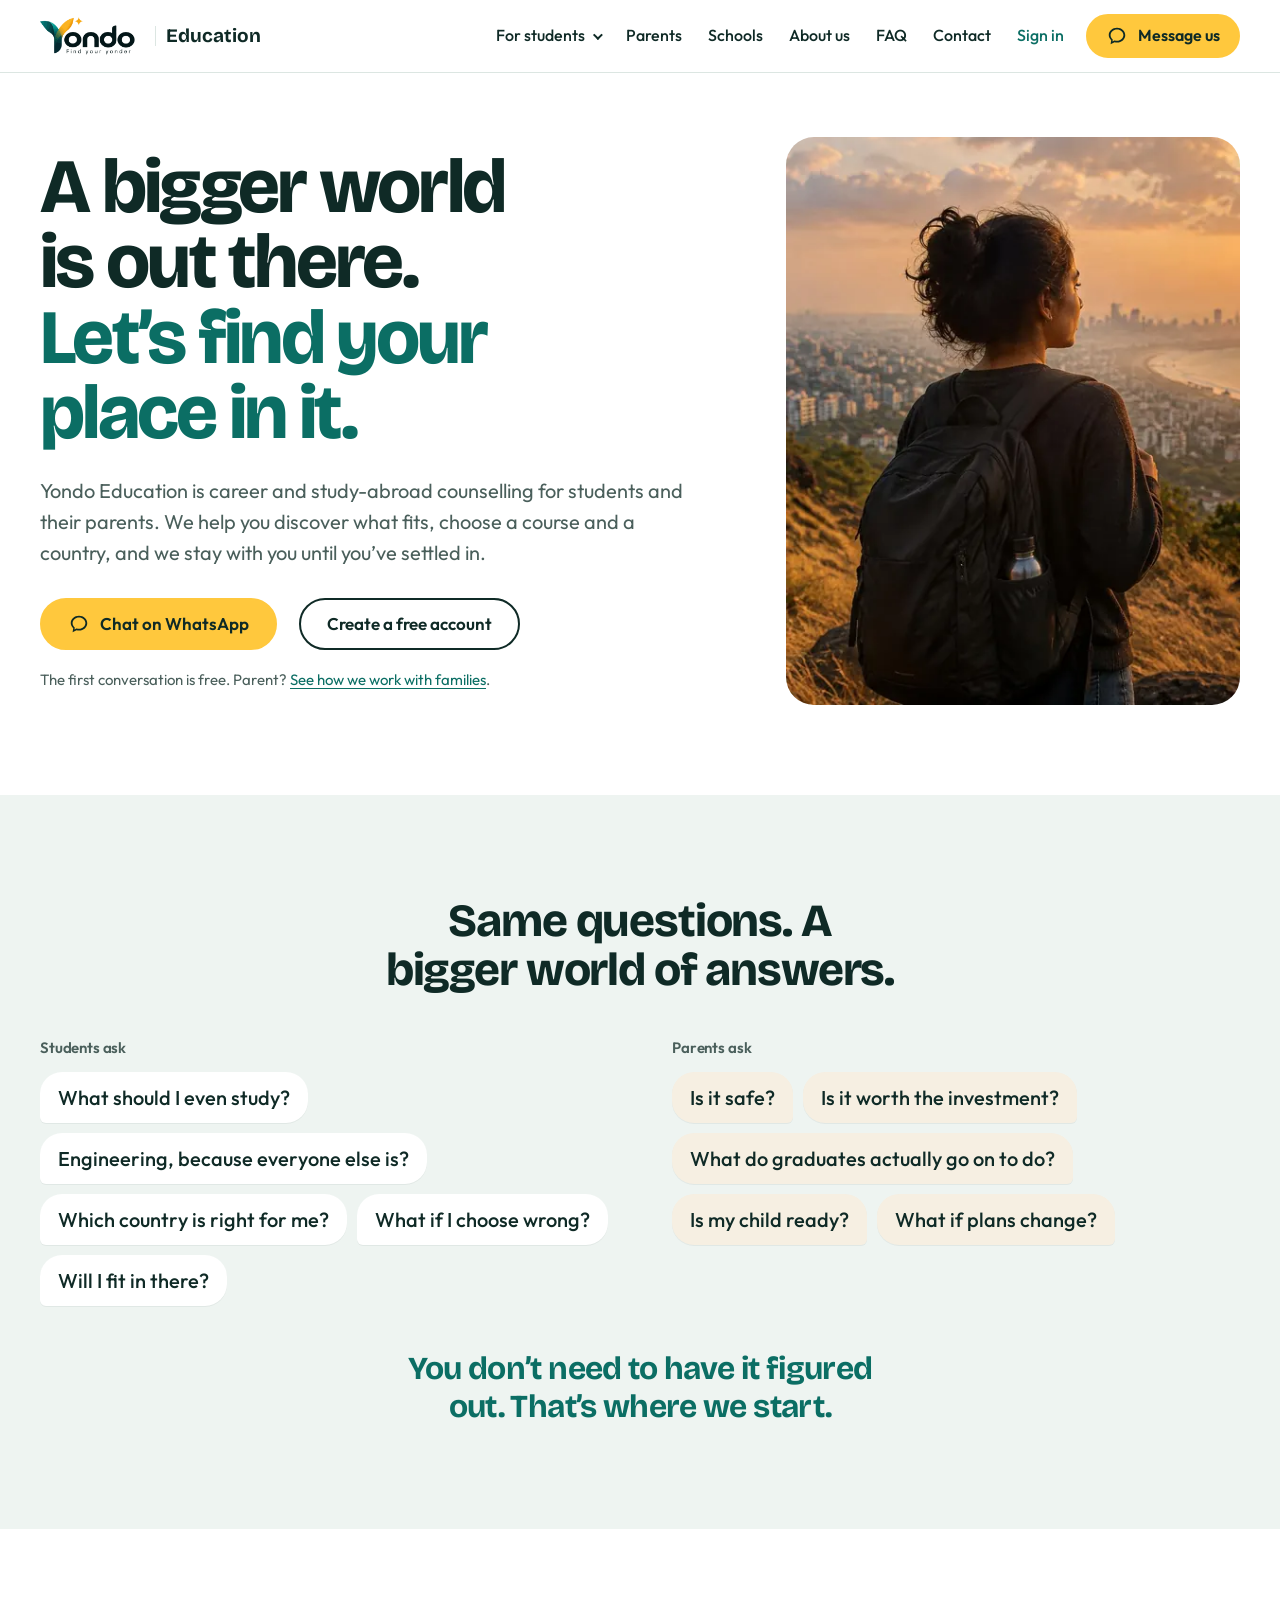
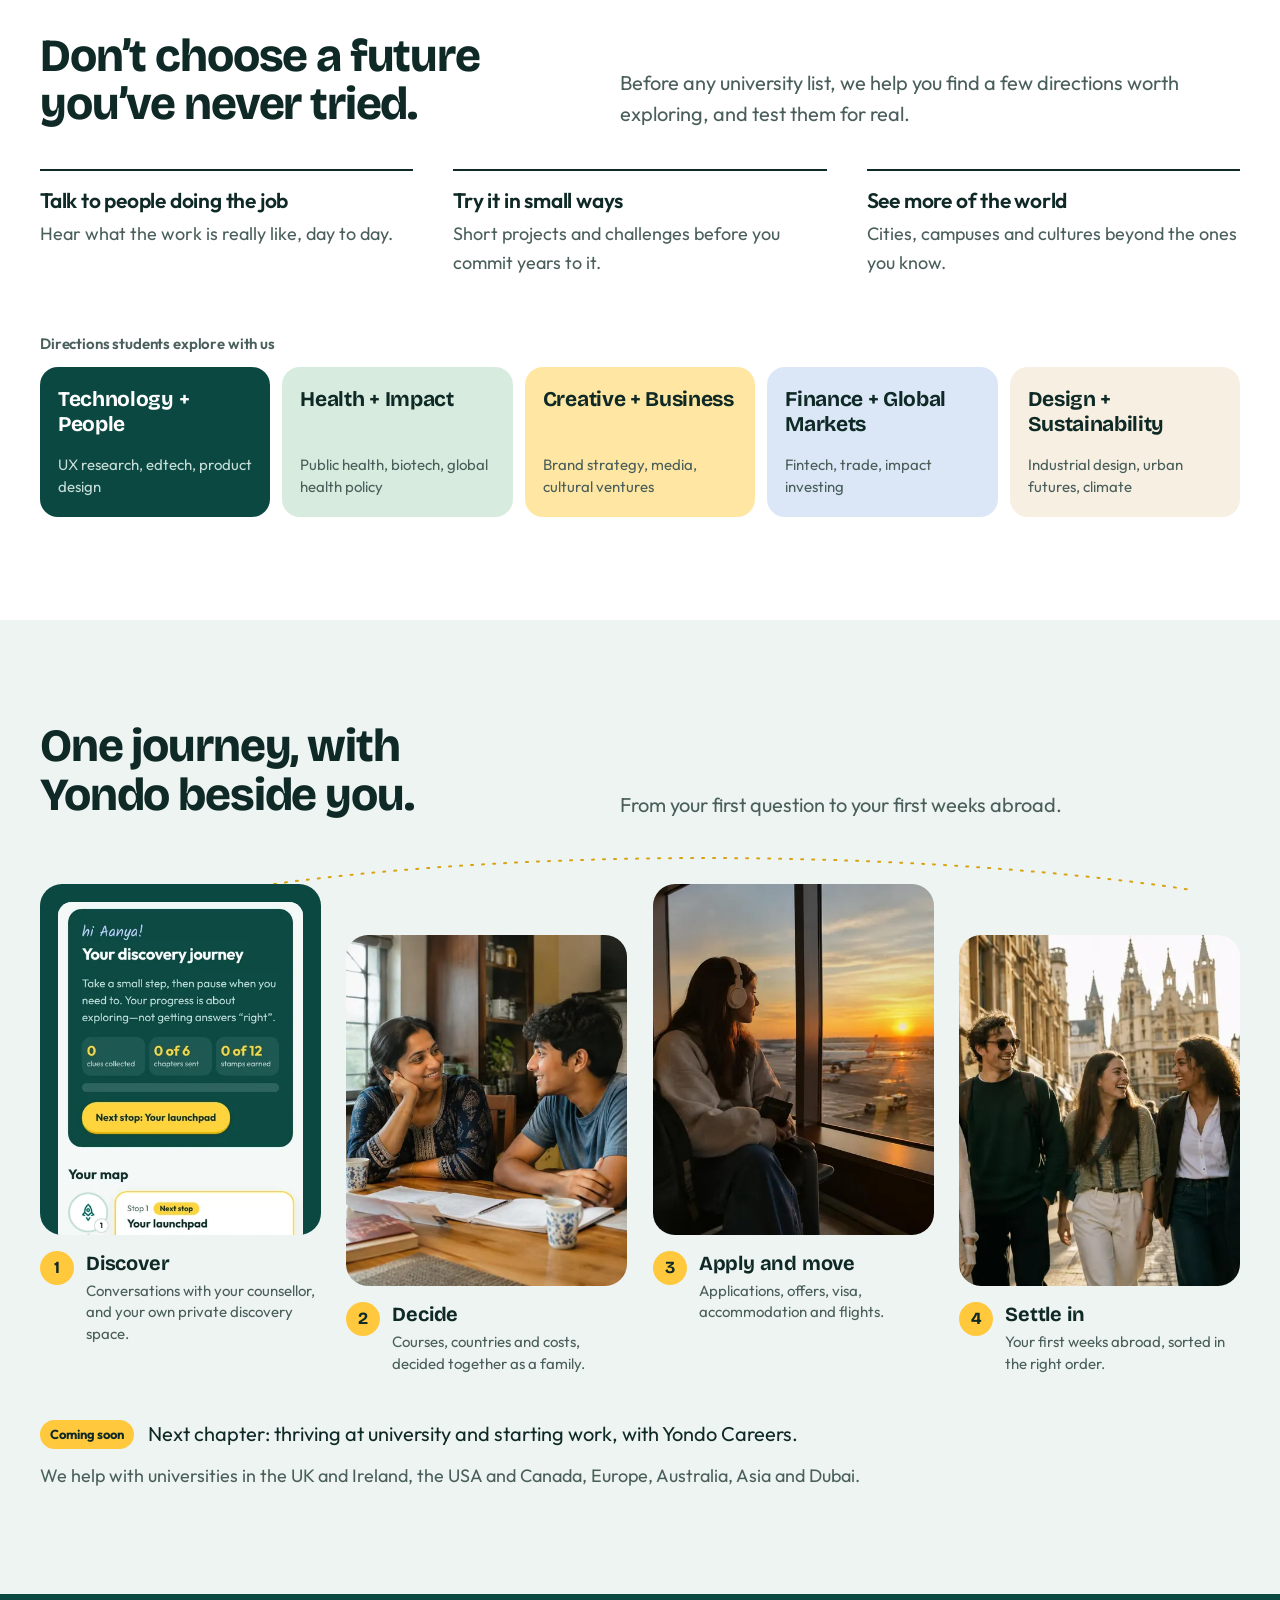
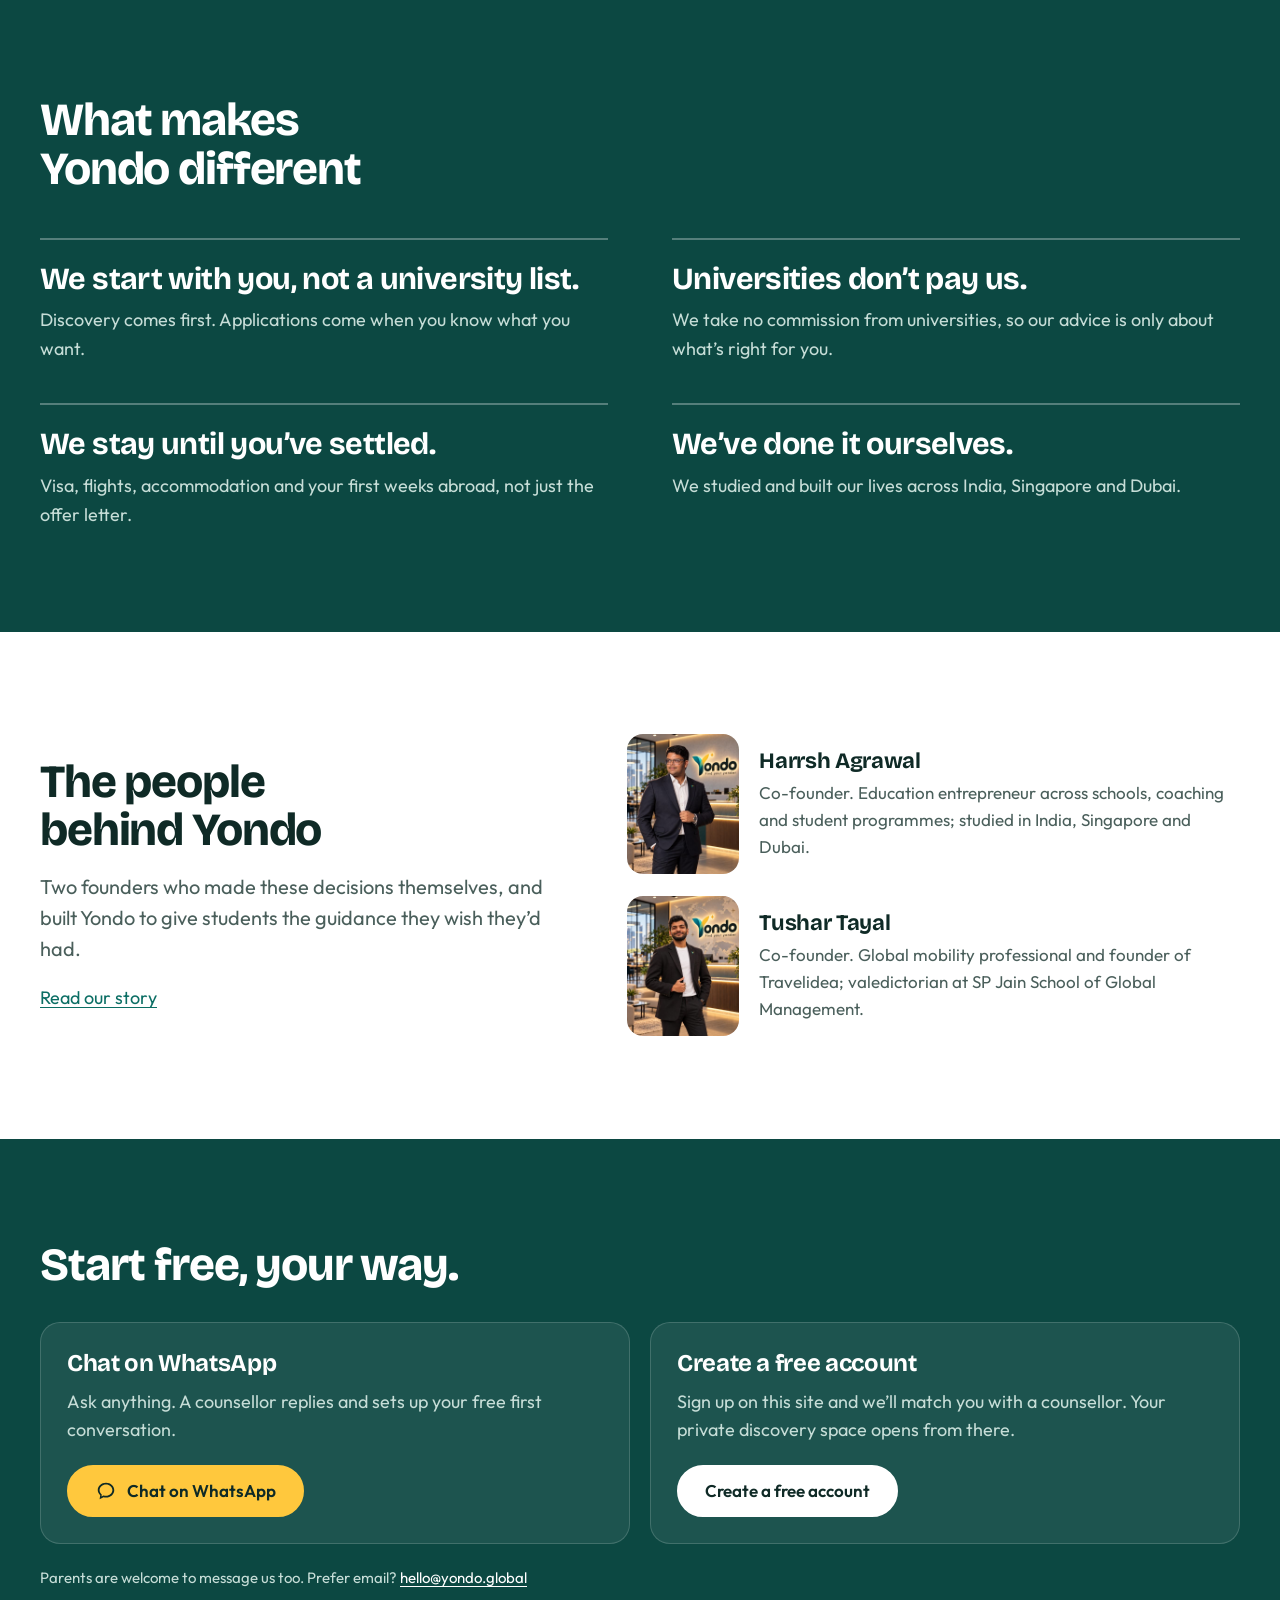
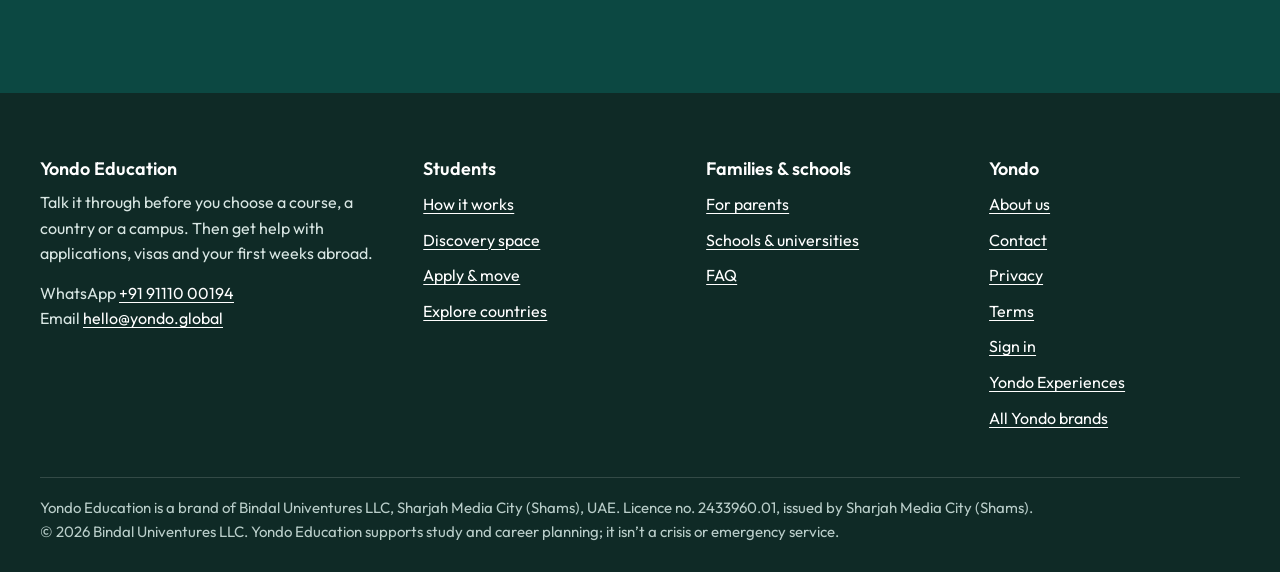
==== commit 1f283088: "Education home: new storyline, hope then reassurance A bigger world is out there; the questions stud" ====
--- a/index.html
+++ b/index.html
@@ -4,7 +4,7 @@
 <meta charset="utf-8">
 <meta name="viewport" content="width=device-width, initial-scale=1">
 <title>Yondo Education | Career and study-abroad counselling</title>
-<meta name="description" content="Career and study-abroad counselling for students and their parents: a free first conversation, help choosing what to study and where, then applications, visas and moving abroad.">
+<meta name="description" content="Career and study-abroad counselling for students and their parents. Discover what fits, choose a course and a country, and get help with applications, visas and settling in. Start free.">
 <meta http-equiv="Content-Security-Policy" content="default-src 'self'; img-src 'self' data: https://qutniscdrelryowbkpdl.supabase.co; style-src 'self' 'unsafe-inline'; font-src 'self'; script-src 'self'; connect-src 'none'; base-uri 'none'; form-action 'none'; object-src 'none'">
 <meta name="robots" content="index, follow, max-image-preview:large">
 <meta name="referrer" content="strict-origin-when-cross-origin">
@@ -17,7 +17,7 @@
 <meta property="og:site_name" content="Yondo Education">
 <meta property="og:locale" content="en_GB">
 <meta property="og:title" content="Yondo Education | Career and study-abroad counselling">
-<meta property="og:description" content="Career and study-abroad counselling for students and their parents: a free first conversation, help choosing what to study and where, then applications, visas and moving abroad.">
+<meta property="og:description" content="Career and study-abroad counselling for students and their parents. Discover what fits, choose a course and a country, and get help with applications, visas and settling in. Start free.">
 <meta property="og:url" content="https://education.yondo.global/">
 <meta property="og:image" content="https://education.yondo.global/assets/og.jpg">
 <meta property="og:image:width" content="1200">
@@ -25,7 +25,7 @@
 <meta property="og:image:alt" content="A student looking out over a city at sunrise, beside the words: Career and study-abroad counselling for students and parents.">
 <meta name="twitter:card" content="summary_large_image">
 <meta name="twitter:title" content="Yondo Education | Career and study-abroad counselling">
-<meta name="twitter:description" content="Career and study-abroad counselling for students and their parents: a free first conversation, help choosing what to study and where, then applications, visas and moving abroad.">
+<meta name="twitter:description" content="Career and study-abroad counselling for students and their parents. Discover what fits, choose a course and a country, and get help with applications, visas and settling in. Start free.">
 <meta name="twitter:image" content="https://education.yondo.global/assets/og.jpg">
 <link rel="preload" href="/assets/outfit-latin-wght-normal.woff2" as="font" type="font/woff2" crossorigin>
 <link rel="preload" href="/assets/bricolage-latin-opsz.woff2" as="font" type="font/woff2" crossorigin>
@@ -50,80 +50,66 @@
 </header>
 <main id="main">
 
-<section class="opening"><div class="wrap">
-  <div class="opening-in">
-    <h1>Decide what to study and where. <span>Then we help you get there.</span></h1>
-    <div>
-      <p class="lead">Yondo Education is career and study-abroad counselling for students and their parents. We help you choose a course and a country, then handle applications, visas and the move. It starts with a free conversation on WhatsApp.</p>
-      <div class="actions"><a class="btn go" href="https://wa.me/919111000194?text=Hi%20Yondo%20Education%21%20I%27d%20like%20a%20free%20first%20conversation.%0AI%27m%20a%3A%20student%20/%20parent%0AWhat%27s%20on%20my%20mind%3A%20"><svg viewBox="0 0 24 24" aria-hidden="true" focusable="false"><path fill="currentColor" d="M12 3C6.9 3 3 6.6 3 11c0 2.2 1 4.2 2.7 5.6L5 21l4.3-2.2c.9.2 1.8.3 2.7.3 5.1 0 9-3.6 9-8s-3.9-8.1-9-8.1zm0 14.3c-.8 0-1.6-.1-2.4-.3l-.5-.1-2 1 .3-2-.4-.3C5.7 14.5 5 12.8 5 11c0-3.3 3.1-6.1 7-6.1s7 2.8 7 6.1-3.1 6.3-7 6.3z"/></svg><span>Message us on WhatsApp</span></a><a class="alt" href="/how-it-works/">See how it works</a></div>
-      <p class="free"><span class="tick"><svg viewBox="0 0 20 20" aria-hidden="true" focusable="false"><path d="M4 10.5l4 4 8-9" fill="none" stroke="#12302c" stroke-width="2.6" stroke-linecap="round" stroke-linejoin="round"/></svg></span><span><strong>The first conversation is free.</strong> No forms, no pressure.</span></p>
-    </div>
+<section class="hero2"><div class="wrap hero2-in">
+  <div>
+    <h1>A bigger world is out there. <span>Let’s find your place in it.</span></h1>
+    <p class="lead">Yondo Education is career and study-abroad counselling for students and their parents. We help you discover what fits, choose a course and a country, and we stay with you until you’ve settled in.</p>
+    <div class="actions"><a class="btn go" href="https://wa.me/919111000194?text=Hi%20Yondo%20Education%21%20I%27d%20like%20a%20free%20first%20conversation.%0AI%27m%20a%3A%20student%20/%20parent%0AWhat%27s%20on%20my%20mind%3A%20"><svg viewBox="0 0 24 24" aria-hidden="true" focusable="false"><path fill="currentColor" d="M12 3C6.9 3 3 6.6 3 11c0 2.2 1 4.2 2.7 5.6L5 21l4.3-2.2c.9.2 1.8.3 2.7.3 5.1 0 9-3.6 9-8s-3.9-8.1-9-8.1zm0 14.3c-.8 0-1.6-.1-2.4-.3l-.5-.1-2 1 .3-2-.4-.3C5.7 14.5 5 12.8 5 11c0-3.3 3.1-6.1 7-6.1s7 2.8 7 6.1-3.1 6.3-7 6.3z"/></svg><span>Chat on WhatsApp</span></a><a class="btn plain" href="/portal/#/join">Create a free account</a></div>
+    <p class="sub-links">The first conversation is free. Parent? <a href="/parents/">See how we work with families</a>.</p>
   </div>
-  <div class="route-wrap"><svg class="route-line" viewBox="0 0 1000 70" preserveAspectRatio="none" aria-hidden="true" focusable="false"><path d="M0 64 C 260 -6, 720 -6, 1000 40"/></svg><ol class="route" aria-label="How Yondo Education helps, in order"><li><img class="" src="/assets/photo-discover-900.webp" srcset="/assets/photo-discover-480.webp 480w, /assets/photo-discover-900.webp 900w" sizes="(max-width: 900px) 46vw, 290px" width="900" height="1125" alt="A student with a backpack looking out over a city at sunrise" loading="eager" decoding="async"><p class="stage"><strong>Discover what fits</strong><span>Your interests, your strengths, and careers you haven’t heard of yet.</span></p></li><li><img class="" src="/assets/photo-family-900.webp" srcset="/assets/photo-family-480.webp 480w, /assets/photo-family-900.webp 900w" sizes="(max-width: 900px) 46vw, 290px" width="900" height="1125" alt="A mother and her teenage son talking over papers at a table" loading="eager" decoding="async"><p class="stage"><strong>Decide as a family</strong><span>Courses, countries and costs, talked through with your parents.</span></p></li><li><img class="" src="/assets/photo-airport-900.webp" srcset="/assets/photo-airport-480.webp 480w, /assets/photo-airport-900.webp 900w" sizes="(max-width: 900px) 46vw, 290px" width="900" height="1125" alt="A student with headphones watching planes from an airport window" loading="eager" decoding="async"><p class="stage"><strong>Apply and get your visa</strong><span>Shortlist, applications, offers, visa and flights, in one plan.</span></p></li><li><img class="" src="/assets/photo-friends-900.webp" srcset="/assets/photo-friends-480.webp 480w, /assets/photo-friends-900.webp 900w" sizes="(max-width: 900px) 46vw, 290px" width="900" height="1125" alt="A group of students walking together through an old university town" loading="eager" decoding="async"><p class="stage"><strong>Settle in abroad</strong><span>Your first weeks in a new city, sorted in the right order.</span></p></li></ol></div>
+  <div class="hero2-photo"><img class="photo" src="/assets/photo-discover-900.webp" srcset="/assets/photo-discover-480.webp 480w, /assets/photo-discover-900.webp 900w" sizes="(max-width: 900px) 100vw, 480px" width="900" height="1125" alt="A student with a backpack looking out over a city at sunrise" loading="eager" decoding="async"></div>
 </div></section>
 
 <section class="sec mint"><div class="wrap">
-  <h2>Who we help</h2>
-  <ul class="who">
-    <li><h3>Students</h3><p>Not sure what to study, which careers exist, or whether to go abroad? Talk it through with a counsellor, then explore in your own private discovery space.</p><a href="/how-it-works/">How it works for students</a></li>
-    <li><h3>Parents</h3><p>Hear what your child is really thinking, get straight answers on costs, safety and outcomes, and make the decision together.</p><a href="/parents/">How we work with parents</a></li>
-    <li><h3>Schools and universities</h3><p>Career discovery sessions for grades 9 to 12, parent sessions, and students who know why they are applying.</p><a href="/schools/">Programmes and partnerships</a></li>
+  <h2 class="mid">Same questions. A bigger world of answers.</h2>
+  <div class="asks">
+    <div><h3>Students ask</h3><ul class="bubbles"><li>What should I even study?</li><li>Engineering, because everyone else is?</li><li>Which country is right for me?</li><li>What if I choose wrong?</li><li>Will I fit in there?</li></ul></div>
+    <div><h3>Parents ask</h3><ul class="bubbles p"><li>Is it safe?</li><li>Is it worth the investment?</li><li>What do graduates actually go on to do?</li><li>Is my child ready?</li><li>What if plans change?</li></ul></div>
+  </div>
+  <p class="answer-line">You don’t need to have it figured out. That’s where we start.</p>
+</div></section>
+
+<section class="sec plain"><div class="wrap">
+  <div class="sec-top"><h2>Don’t choose a future you’ve never tried.</h2>
+    <p class="lead">Before any university list, we help you find a few directions worth exploring, and test them for real.</p></div>
+  <ul class="tries">
+    <li><h3>Talk to people doing the job</h3><p>Hear what the work is really like, day to day.</p></li>
+    <li><h3>Try it in small ways</h3><p>Short projects and challenges before you commit years to it.</p></li>
+    <li><h3>See more of the world</h3><p>Cities, campuses and cultures beyond the ones you know.</p></li>
   </ul>
+  <h3 class="terr-h">Directions students explore with us</h3>
+  <ul class="terr"><li><strong>Technology + People</strong><span>UX research, edtech, product design</span></li><li><strong>Health + Impact</strong><span>Public health, biotech, global health policy</span></li><li><strong>Creative + Business</strong><span>Brand strategy, media, cultural ventures</span></li><li><strong>Finance + Global Markets</strong><span>Fintech, trade, impact investing</span></li><li><strong>Design + Sustainability</strong><span>Industrial design, urban futures, climate</span></li></ul>
+</div></section>
+
+<section class="sec mint"><div class="wrap">
+  <div class="sec-top"><h2>One journey, with Yondo beside you.</h2>
+    <p class="lead">From your first question to your first weeks abroad.</p></div>
+  <div class="route-wrap"><svg class="route-line" viewBox="0 0 1000 70" preserveAspectRatio="none" aria-hidden="true" focusable="false"><path d="M0 64 C 260 -6, 720 -6, 1000 40"/></svg><ol class="route" aria-label="The Yondo Education journey, in order"><li><div class="shot-tile"><img src="/assets/shot-journey-640.webp" srcset="/assets/shot-journey-390.webp 390w, /assets/shot-journey-640.webp 640w" sizes="(max-width: 900px) 46vw, 290px" width="640" height="1007" alt="The discovery space on a phone: a student’s journey page with the next stop, Your launchpad" loading="lazy" decoding="async"></div><p class="stage"><strong>Discover</strong><span>Conversations with your counsellor, and your own private discovery space.</span></p></li><li><img class="" src="/assets/photo-family-900.webp" srcset="/assets/photo-family-480.webp 480w, /assets/photo-family-900.webp 900w" sizes="(max-width: 900px) 46vw, 290px" width="900" height="1125" alt="A mother and her teenage son talking over papers at a table" loading="lazy" decoding="async"><p class="stage"><strong>Decide</strong><span>Courses, countries and costs, decided together as a family.</span></p></li><li><img class="" src="/assets/photo-airport-900.webp" srcset="/assets/photo-airport-480.webp 480w, /assets/photo-airport-900.webp 900w" sizes="(max-width: 900px) 46vw, 290px" width="900" height="1125" alt="A student with headphones watching planes from an airport window" loading="lazy" decoding="async"><p class="stage"><strong>Apply and move</strong><span>Applications, offers, visa, accommodation and flights.</span></p></li><li><img class="" src="/assets/photo-friends-900.webp" srcset="/assets/photo-friends-480.webp 480w, /assets/photo-friends-900.webp 900w" sizes="(max-width: 900px) 46vw, 290px" width="900" height="1125" alt="A group of students walking together through an old university town" loading="lazy" decoding="async"><p class="stage"><strong>Settle in</strong><span>Your first weeks abroad, sorted in the right order.</span></p></li></ol></div>
+  <p class="next-ch"><span class="soon">Coming soon</span> Next chapter: thriving at university and starting work, with Yondo Careers.</p>
+  <p class="countries">We help with universities in the UK and Ireland, the USA and Canada, Europe, Australia, Asia and Dubai.</p>
 </div></section>
 
 <section class="sec deep"><div class="wrap">
-  <div class="sec-top"><h2>What happens after you message us</h2>
-    <p class="lead">No test to prepare for, and nothing to sign before you’ve talked to us. You can stop after any step.</p></div>
-  <ol class="path"><li><h3>You message us</h3><p>On WhatsApp or by email. Tell us who’s exploring and what’s on your mind. A few lines is plenty.</p></li><li><h3>A free first conversation</h3><p>With a Yondo counsellor. We ask about you, not just your marks, and explain how Yondo works. No pressure, and no perfect answers needed.</p></li><li><h3>Your private discovery space</h3><p>If you go ahead, you’re invited to a private online space: short questions and small challenges, one card at a time. Under 18? A parent’s permission comes first.</p></li><li><h3>Your family’s view</h3><p>We talk with your parents separately, so their hopes, worries and limits are heard too.</p></li><li><h3>Your consultation and Future Map</h3><p>We go through it all with you: a few directions worth testing, what each really involves, and what to try next.</p></li><li class="then"><h3>Then, if you want us with you</h3><p>Shortlisting universities, applications, your visa, getting ready to fly and your first weeks abroad.</p></li></ol>
+  <h2>What makes Yondo different</h2>
+  <ul class="diffs"><li><h3>We start with you, not a university list.</h3><p>Discovery comes first. Applications come when you know what you want.</p></li><li><h3>Universities don’t pay us.</h3><p>We take no commission from universities, so our advice is only about what’s right for you.</p></li><li><h3>We stay until you’ve settled.</h3><p>Visa, flights, accommodation and your first weeks abroad, not just the offer letter.</p></li><li><h3>We’ve done it ourselves.</h3><p>We studied and built our lives across India, Singapore and Dubai.</p></li></ul>
 </div></section>
 
-<section class="sec plain"><div class="wrap split lean">
-  <div><h2>Your own private discovery space</h2>
-    <p class="lead intro">After your first conversation, your counsellor invites you to a private online space. Short questions and small challenges, one card at a time, on your phone or laptop. “I don’t know yet” counts as an answer, and your counsellor reads everything you send.</p>
-    <div class="actions"><a class="btn plain" href="/discovery-space/">See what’s inside</a><a class="alt" href="/portal/">Already invited? Sign in</a></div></div>
-  <figure class="phone-fig"><div class="phone"><img src="/assets/shot-journey-640.webp" srcset="/assets/shot-journey-390.webp 390w, /assets/shot-journey-640.webp 640w" sizes="320px" width="640" height="1007" alt="The discovery space on a phone: a student’s journey page with clues collected, chapters sent and the next stop, Your launchpad." loading="lazy" decoding="async"></div><figcaption class="phone-cap">The real discovery space, with a sample student.</figcaption></figure>
+<section class="sec plain"><div class="wrap founders">
+  <div><h2>The people behind Yondo</h2>
+    <p class="lead intro">Two founders who made these decisions themselves, and built Yondo to give students the guidance they wish they’d had.</p>
+    <p style="margin-top:20px"><a href="/about/">Read our story</a></p></div>
+  <ul class="founder-list">
+    <li><img src="/assets/team-harrsh-agrawal-480.jpg" width="480" height="600" alt="Harrsh Agrawal" loading="lazy"><div><h3>Harrsh Agrawal</h3><p>Co-founder. Education entrepreneur across schools, coaching and student programmes; studied in India, Singapore and Dubai.</p></div></li>
+    <li><img src="/assets/team-tushar-tayal-480.jpg" width="480" height="600" alt="Tushar Tayal" loading="lazy"><div><h3>Tushar Tayal</h3><p>Co-founder. Global mobility professional and founder of Travelidea; valedictorian at SP Jain School of Global Management.</p></div></li>
+  </ul>
 </div></section>
-
-<section class="sec mint"><div class="wrap">
-  <h2>Then the practical part: applications, visas and moving.</h2>
-  <p class="lead intro">Once you know where you’re heading, we stay with you until you’ve settled in.</p>
-  <div class="scope">
-  <div><h3>Choose</h3><ul><li>Universities compared on fit, not just rank</li><li>Course, city, cost and support side by side</li><li>Scholarships and deadlines within reach</li><li>A summary your family can review together</li></ul></div>
-  <div><h3>Apply</h3><ul><li>One plan with every deadline</li><li>Transcripts, tests and passport in order</li><li>Feedback on your statement</li><li>Offers, conditions and deposits</li></ul></div>
-  <div><h3>Get ready to go</h3><ul><li>Visa steps and documents for your country</li><li>Halls or private accommodation, safely</li><li>Flights and an arrival plan</li><li>Insurance and banking before you need them</li></ul></div>
-  <div><h3>Settle in</h3><ul><li>Your first two weeks, in order</li><li>SIM, bank account and getting around</li><li>Registering with a doctor and your university</li><li>Local safety information and contacts</li></ul></div>
-</div>
-  <p style="margin-top:28px"><a href="/apply-and-move/">How we help with applications, visas and moving</a></p>
-</div></section>
-
-<section class="sec plain"><div class="wrap split lean">
-  <div><h2>Parents, you’re part of this too.</h2>
-    <p class="lead intro">We talk with you separately, so your hopes, worries and budget are heard. Then we look at costs, safety and outcomes side by side, honestly, and help the family decide together.</p>
-    <p style="margin-top:24px"><a href="/parents/">How we work with parents</a></p></div>
-  <ul class="qgrid one" aria-label="Questions parents bring to us"><li>Is it safe, and who supports them there?</li><li>Is it worth the investment?</li><li>What do graduates actually go on to do?</li><li>What happens if plans change?</li></ul>
-</div></section>
-
-<section class="sec sun"><div class="wrap">
-  <h2>The people behind Yondo</h2>
-  <p class="lead intro">We built Yondo because we went through these decisions ourselves, across India, Singapore, Dubai and beyond.</p>
-  <div class="team">
-  <div class="person">
-    <img src="/assets/team-harrsh-agrawal-480.jpg" srcset="/assets/team-harrsh-agrawal-480.jpg 480w, /assets/team-harrsh-agrawal-800.jpg 800w" sizes="200px" width="480" height="600" alt="Harrsh Agrawal" loading="lazy">
-    <div><h3>Harrsh Agrawal</h3><p class="role">Co-founder, Yondo</p>
-    <p class="bio">An education entrepreneur and operator who has worked across schools, coaching, student programmes and education ventures. He studied in India, Singapore and Dubai. Working with institutions and students, he has seen how much young people are capable of, and how little real exposure most of them get. Yondo is his attempt to close that gap.</p></div>
+<section class="close" aria-labelledby="close-h"><div class="wrap">
+  <h2 id="close-h">Start free, your way.</h2>
+  <div class="ways">
+    <div class="way"><h3>Chat on WhatsApp</h3><p>Ask anything. A counsellor replies and sets up your free first conversation.</p><a class="btn go" href="https://wa.me/919111000194?text=Hi%20Yondo%20Education%21%20I%27d%20like%20a%20free%20first%20conversation.%0AI%27m%20a%3A%20student%20/%20parent%0AWhat%27s%20on%20my%20mind%3A%20"><svg viewBox="0 0 24 24" aria-hidden="true" focusable="false"><path fill="currentColor" d="M12 3C6.9 3 3 6.6 3 11c0 2.2 1 4.2 2.7 5.6L5 21l4.3-2.2c.9.2 1.8.3 2.7.3 5.1 0 9-3.6 9-8s-3.9-8.1-9-8.1zm0 14.3c-.8 0-1.6-.1-2.4-.3l-.5-.1-2 1 .3-2-.4-.3C5.7 14.5 5 12.8 5 11c0-3.3 3.1-6.1 7-6.1s7 2.8 7 6.1-3.1 6.3-7 6.3z"/></svg><span>Chat on WhatsApp</span></a></div>
+    <div class="way"><h3>Create a free account</h3><p>Sign up on this site and we’ll match you with a counsellor. Your private discovery space opens from there.</p><a class="btn light" href="/portal/#/join">Create a free account</a></div>
   </div>
-  <div class="person">
-    <img src="/assets/team-tushar-tayal-480.jpg" srcset="/assets/team-tushar-tayal-480.jpg 480w, /assets/team-tushar-tayal-800.jpg 800w" sizes="200px" width="480" height="600" alt="Tushar Tayal" loading="lazy">
-    <div><h3>Tushar Tayal</h3><p class="role">Co-founder, Yondo</p>
-    <p class="bio">An entrepreneur, global mobility professional and youth leader. He founded Travelidea, graduated as valedictorian from SP Jain School of Global Management, and secured All India Rank 1 in the CBSE AISSCE examination in 2019. His work keeps coming back to one problem: people have the ambition to move across borders, but not the access, guidance or pathways to do it well.</p></div>
-  </div>
-</div>
-</div></section>
-<section class="close" aria-labelledby="close-h"><div class="wrap close-in">
-  <div><h2 id="close-h">Start with one free conversation.</h2>
-    <p class="lead">Tell us who’s exploring and what’s on your mind. A few lines on WhatsApp is plenty.</p></div>
-  <div><div class="actions"><a class="btn go" href="https://wa.me/919111000194?text=Hi%20Yondo%20Education%21%20I%27d%20like%20a%20free%20first%20conversation.%0AI%27m%20a%3A%20student%20/%20parent%0AWhat%27s%20on%20my%20mind%3A%20"><svg viewBox="0 0 24 24" aria-hidden="true" focusable="false"><path fill="currentColor" d="M12 3C6.9 3 3 6.6 3 11c0 2.2 1 4.2 2.7 5.6L5 21l4.3-2.2c.9.2 1.8.3 2.7.3 5.1 0 9-3.6 9-8s-3.9-8.1-9-8.1zm0 14.3c-.8 0-1.6-.1-2.4-.3l-.5-.1-2 1 .3-2-.4-.3C5.7 14.5 5 12.8 5 11c0-3.3 3.1-6.1 7-6.1s7 2.8 7 6.1-3.1 6.3-7 6.3z"/></svg><span>Message us on WhatsApp</span></a><a class="alt" href="mailto:hello@yondo.global?subject=A%20free%20first%20conversation">Or email hello@yondo.global</a></div>
-    <p class="free"><span class="tick"><svg viewBox="0 0 20 20" aria-hidden="true" focusable="false"><path d="M4 10.5l4 4 8-9" fill="none" stroke="#12302c" stroke-width="2.6" stroke-linecap="round" stroke-linejoin="round"/></svg></span><span><strong>The first conversation is free.</strong> No forms, no pressure.</span></p></div>
+  <p class="close-note">Parents are welcome to message us too. Prefer email? <a href="mailto:hello@yondo.global?subject=A%20free%20first%20conversation">hello@yondo.global</a></p>
 </div></section>
 </main>
 <footer class="foot">
--- a/assets/edu.css
+++ b/assets/edu.css
@@ -362,3 +362,75 @@
 .callout .lead { margin-top: 16px; max-width: 46em; }
 .callout .free { justify-content: center; }
 .callout .actions { justify-content: center; margin-top: 26px; }
+
+/* ---------------------------------------------------------------- home storyline (hope, then reassurance) */
+.btn.light { background: #fff; color: var(--ink); border-color: #fff; }
+.btn.light:hover { background: transparent; color: #fff; }
+.hero2 { padding: clamp(36px, 5vw, 72px) 0 clamp(56px, 7vw, 96px); }
+.hero2-in { display: grid; grid-template-columns: minmax(0, 1.2fr) minmax(0, .8fr); gap: clamp(32px, 5vw, 80px); align-items: center; }
+.hero2 h1 { max-width: 13ch; }
+.hero2 h1 span { display: block; color: var(--teal); }
+.hero2 .lead { margin-top: 24px; max-width: 33em; }
+.hero2 .actions { margin-top: 30px; }
+.sub-links { margin-top: 18px; font-size: var(--fs-small); color: var(--ink-soft); }
+.hero2-photo .photo { border-radius: 28px; }
+@media (max-width: 900px) {
+  .hero2-in { grid-template-columns: 1fr; }
+  .hero2-photo .photo { aspect-ratio: 16 / 11; object-position: 30% 40%; }
+}
+/* the questions people bring */
+h2.mid { max-width: 18ch; margin-inline: auto; text-align: center; }
+.asks { display: grid; grid-template-columns: repeat(2, minmax(0, 1fr)); gap: 28px clamp(28px, 5vw, 64px); margin-top: 44px; }
+.asks h3 { font-size: var(--fs-small); font-weight: 600; color: var(--ink-soft); margin-bottom: 14px; }
+.bubbles { list-style: none; padding: 0; margin: 0; display: flex; flex-wrap: wrap; gap: 10px; }
+.bubbles li { background: #fff; border-radius: 22px 22px 22px 6px; padding: 12px 18px; font-size: var(--fs-lead); line-height: 1.35; font-weight: 500; box-shadow: 0 1px 0 rgba(15,42,38,.06); }
+.bubbles.p li { background: var(--sand); border-radius: 22px 22px 6px 22px; }
+.answer-line { margin: 44px auto 0; max-width: 24ch; text-align: center; font: 700 clamp(24px, 2.6vw, 32px)/1.2 var(--display); letter-spacing: -0.02em; color: var(--teal); text-wrap: balance; }
+@media (max-width: 760px) { .asks { grid-template-columns: 1fr; } .bubbles li { font-size: 17px; padding: 10px 15px; } }
+/* try before you decide */
+.tries { list-style: none; padding: 0; margin: 40px 0 0; display: grid; grid-template-columns: repeat(3, minmax(0, 1fr)); gap: 24px 40px; }
+.tries > li { border-top: 2px solid var(--ink); padding-top: 16px; }
+.tries p { margin-top: 6px; color: var(--ink-soft); }
+.terr-h { margin-top: 56px; font-size: var(--fs-small); font-weight: 600; color: var(--ink-soft); }
+.terr { list-style: none; padding: 0; margin: 14px 0 0; display: grid; grid-template-columns: repeat(5, minmax(0, 1fr)); gap: 12px; }
+.terr li { display: flex; flex-direction: column; gap: 8px; min-height: 150px; padding: 20px 18px; border-radius: 18px; background: var(--mist); }
+.terr li:nth-child(1) { background: var(--deep); color: #fff; } .terr li:nth-child(1) span { color: var(--on-deep); }
+.terr li:nth-child(2) { background: #d7ecdf; }
+.terr li:nth-child(3) { background: #ffe7a3; }
+.terr li:nth-child(4) { background: #dbe7f6; }
+.terr li:nth-child(5) { background: var(--sand); }
+.terr strong { font: 700 21px/1.15 var(--display); letter-spacing: -0.015em; }
+.terr span { font-size: var(--fs-small); color: var(--ink-soft); line-height: 1.45; margin-top: auto; }
+@media (max-width: 1000px) { .terr { grid-template-columns: repeat(3, minmax(0, 1fr)); } }
+@media (max-width: 760px) { .tries { grid-template-columns: 1fr; } .terr { grid-template-columns: repeat(2, minmax(0, 1fr)); } .terr li { min-height: 128px; } }
+/* the journey: the discovery space stands in for the first photo */
+.shot-tile { aspect-ratio: 4 / 5; border-radius: var(--r-photo); background: var(--deep); padding: 18px 18px 0; overflow: hidden; }
+.shot-tile img { width: 100%; height: 100%; object-fit: cover; object-position: top; border-radius: 14px 14px 0 0; }
+.next-ch { margin-top: 44px; display: flex; flex-wrap: wrap; align-items: center; gap: 10px 14px; font-size: var(--fs-lead); }
+.soon { font-size: 13px; font-weight: 700; padding: 4px 10px; border-radius: 999px; background: var(--hi); color: var(--ink); }
+.countries { margin-top: 12px; color: var(--ink-soft); }
+/* what makes Yondo different */
+.diffs { list-style: none; padding: 0; margin: 44px 0 0; display: grid; grid-template-columns: repeat(2, minmax(0, 1fr)); gap: 40px clamp(32px, 5vw, 72px); }
+.diffs > li { border-top: 2px solid rgba(255,255,255,.3); padding-top: 22px; }
+.diffs h3 { font: 700 clamp(24px, 2.4vw, 32px)/1.12 var(--display); letter-spacing: -0.02em; color: #fff; }
+.diffs p { margin-top: 10px; color: var(--on-deep); max-width: 34em; }
+@media (max-width: 760px) { .diffs { grid-template-columns: 1fr; gap: 28px; } }
+/* founders, short */
+.founders { display: grid; grid-template-columns: minmax(0, 1fr) minmax(0, 1.2fr); gap: 32px clamp(32px, 6vw, 88px); align-items: center; }
+.founder-list { list-style: none; padding: 0; margin: 0; display: grid; gap: 22px; }
+.founder-list li { display: grid; grid-template-columns: 112px minmax(0, 1fr); gap: 20px; align-items: center; }
+.founder-list img { width: 112px; aspect-ratio: 4 / 5; object-fit: cover; border-radius: 16px; background: var(--mist); }
+.founder-list h3 { font: 700 22px/1.2 var(--display); letter-spacing: -0.015em; }
+.founder-list p { margin-top: 4px; color: var(--ink-soft); font-size: 17px; }
+@media (max-width: 860px) { .founders { grid-template-columns: 1fr; } }
+/* closing: two ways to start */
+.close { padding: clamp(64px, 8vw, 104px) 0; }
+.close h2 { color: #fff; max-width: none; }
+.ways { display: grid; grid-template-columns: repeat(2, minmax(0, 1fr)); gap: 20px; margin-top: 32px; }
+.way { display: flex; flex-direction: column; align-items: flex-start; gap: 10px; padding: 26px; border-radius: 20px; background: rgba(255,255,255,.07); border: 1px solid rgba(255,255,255,.16); }
+.way h3 { color: #fff; font: 700 24px/1.2 var(--display); letter-spacing: -0.015em; }
+.way p { color: var(--on-deep); flex: 1; }
+.way .btn { margin-top: 10px; }
+.close-note { margin-top: 22px; color: var(--on-deep); font-size: var(--fs-small); }
+.close-note a { color: #fff; }
+@media (max-width: 760px) { .ways { grid-template-columns: 1fr; } .way { padding: 22px; } }
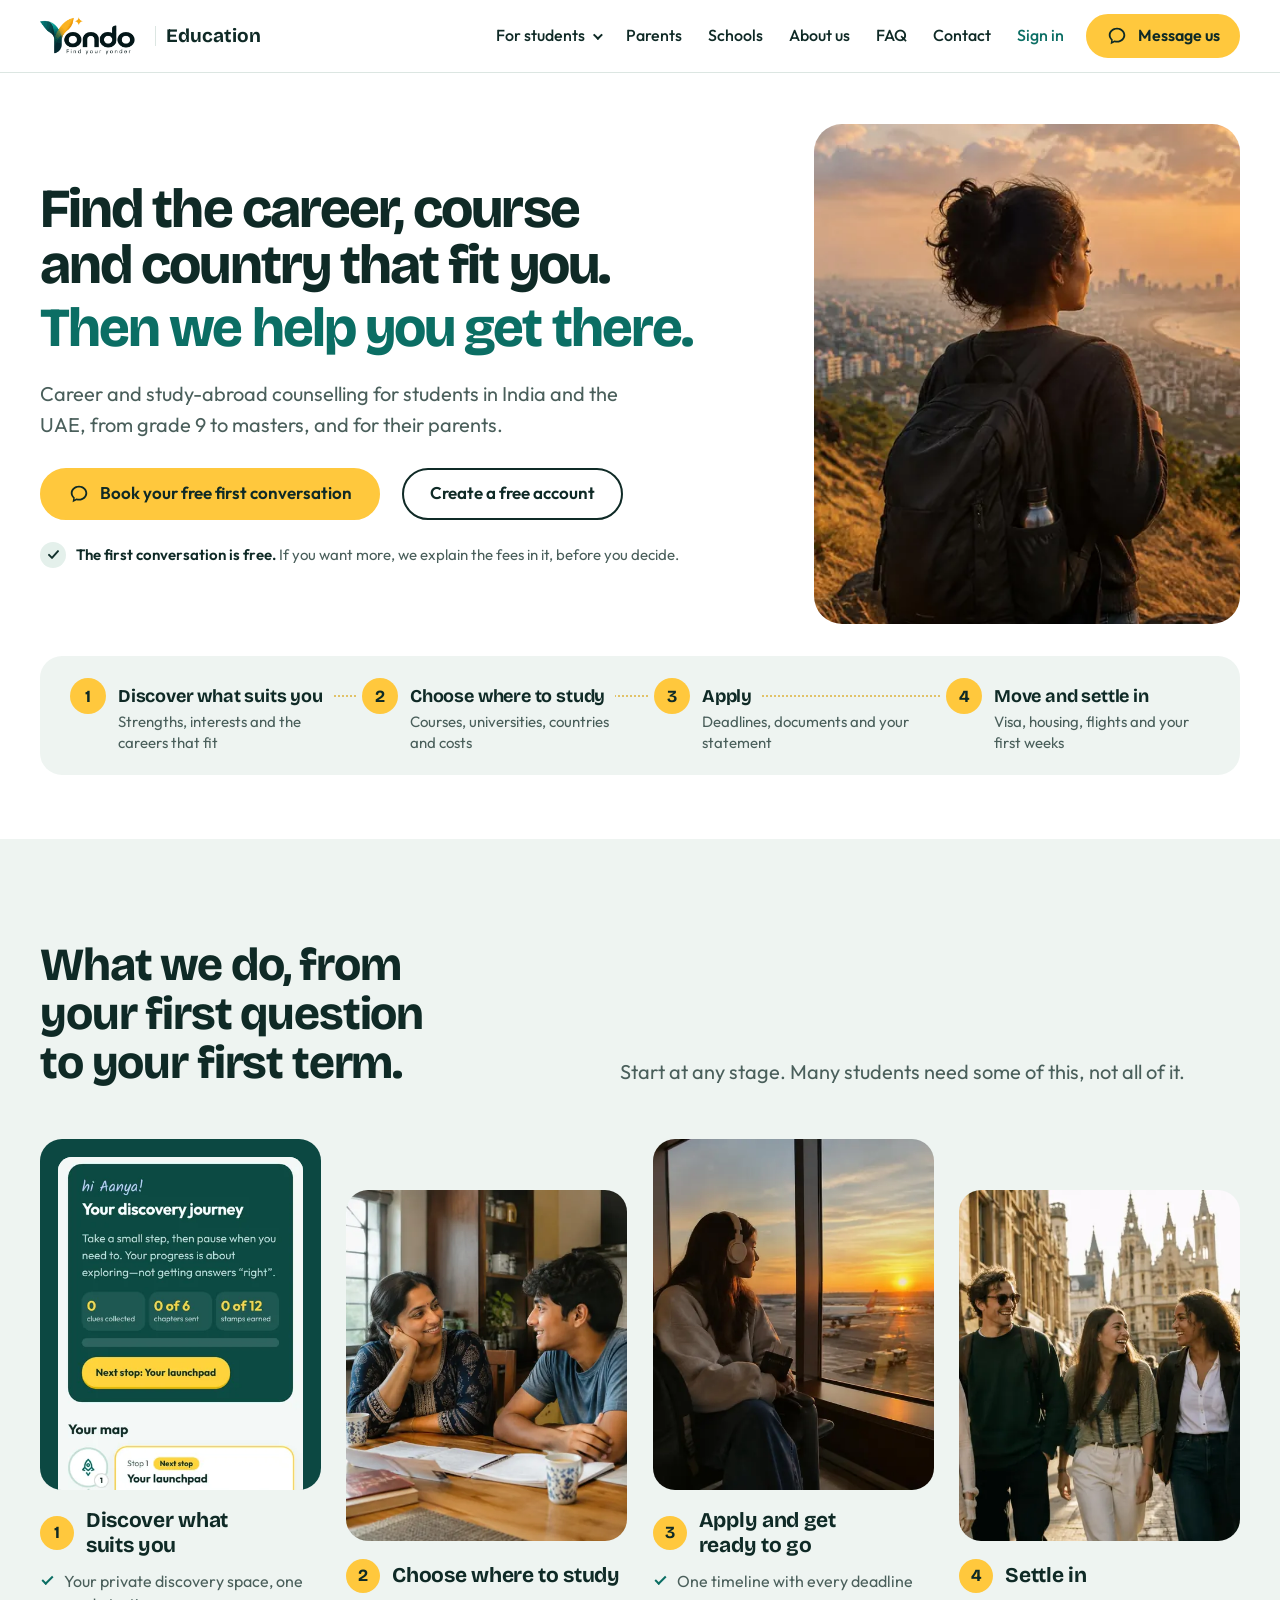
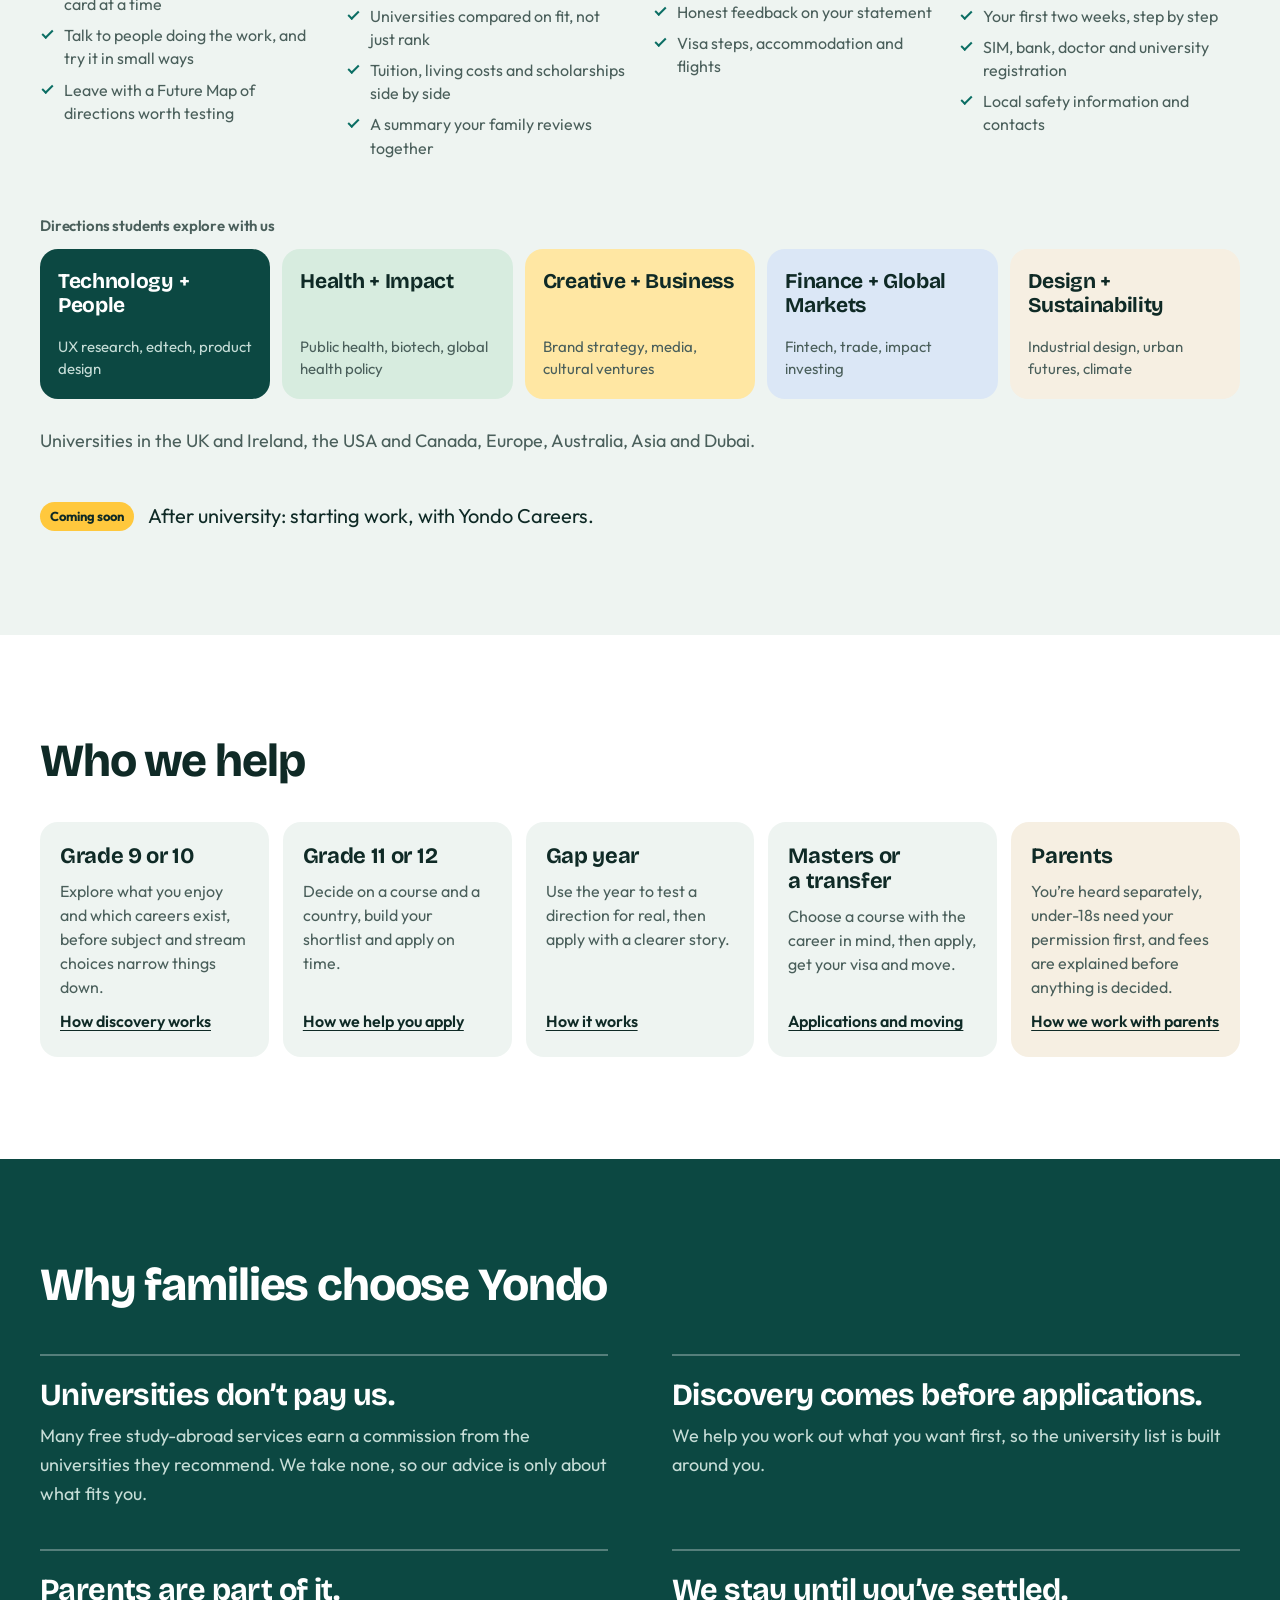
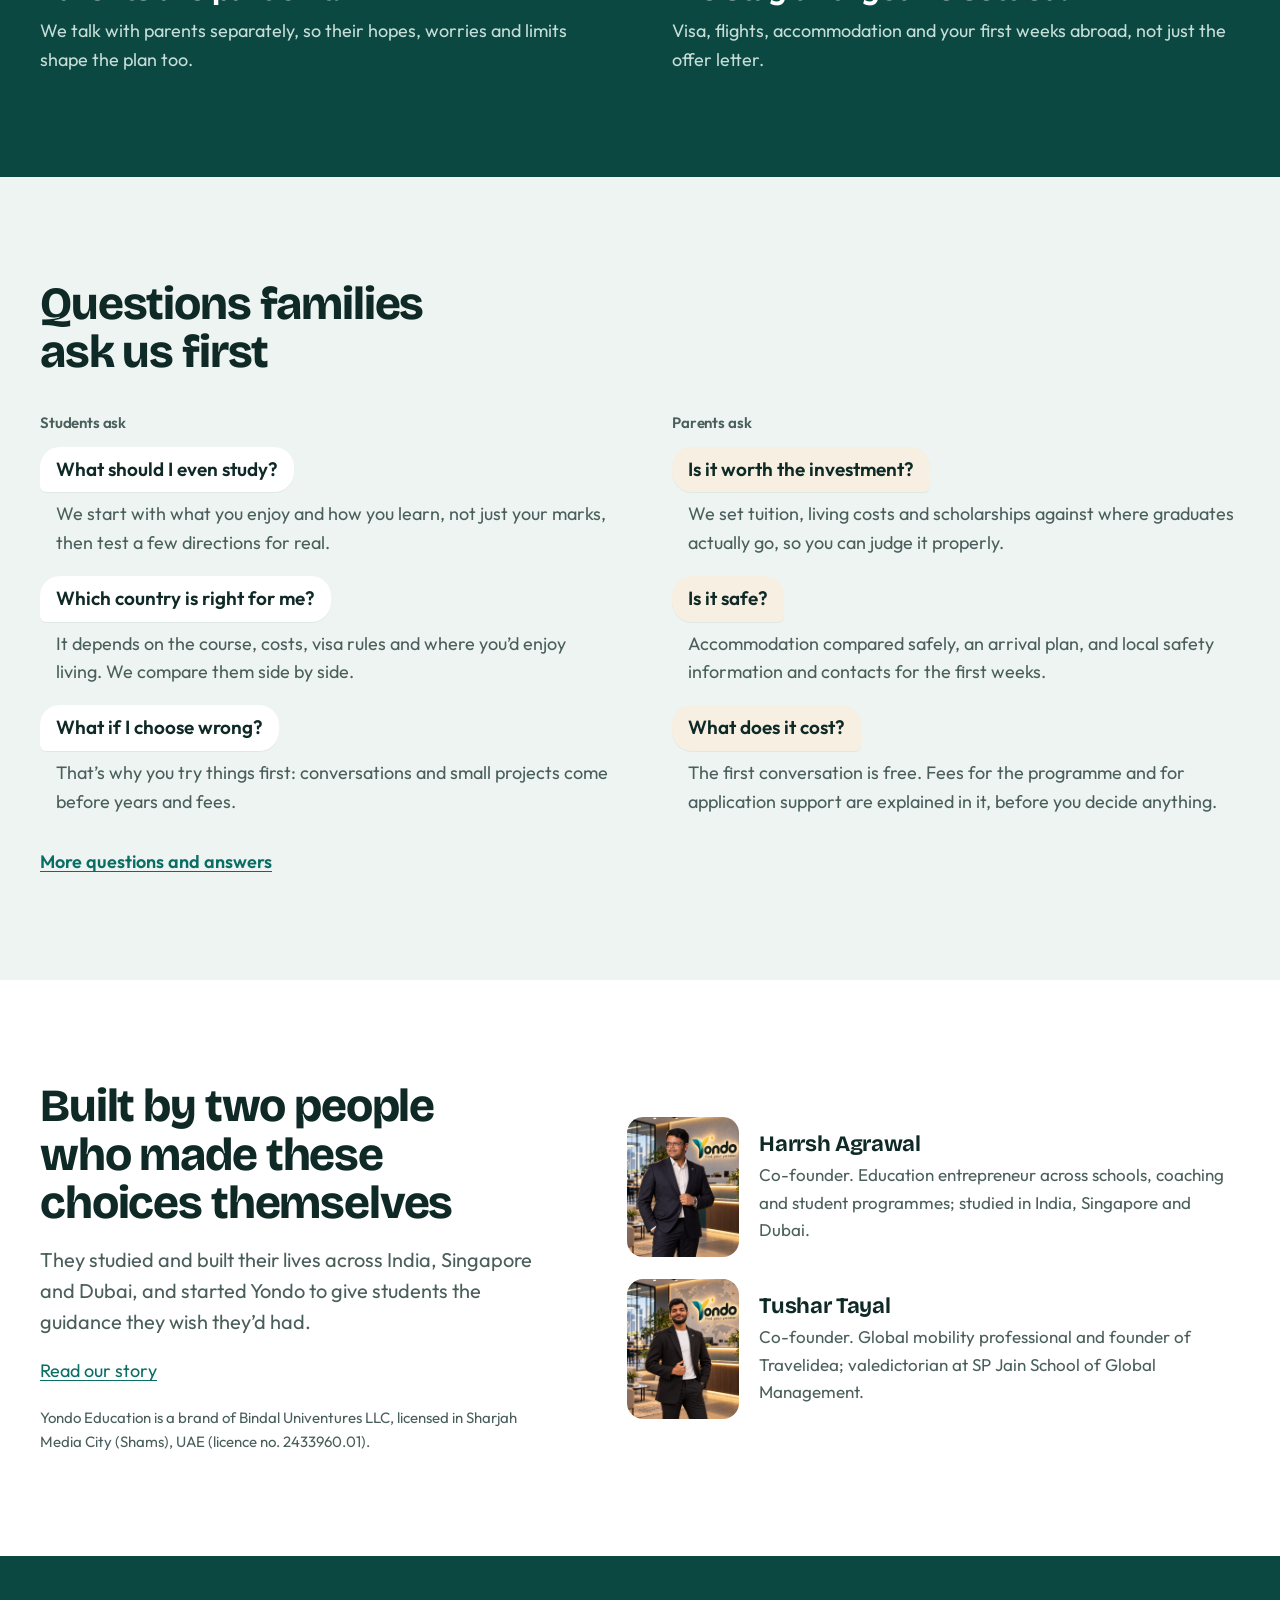
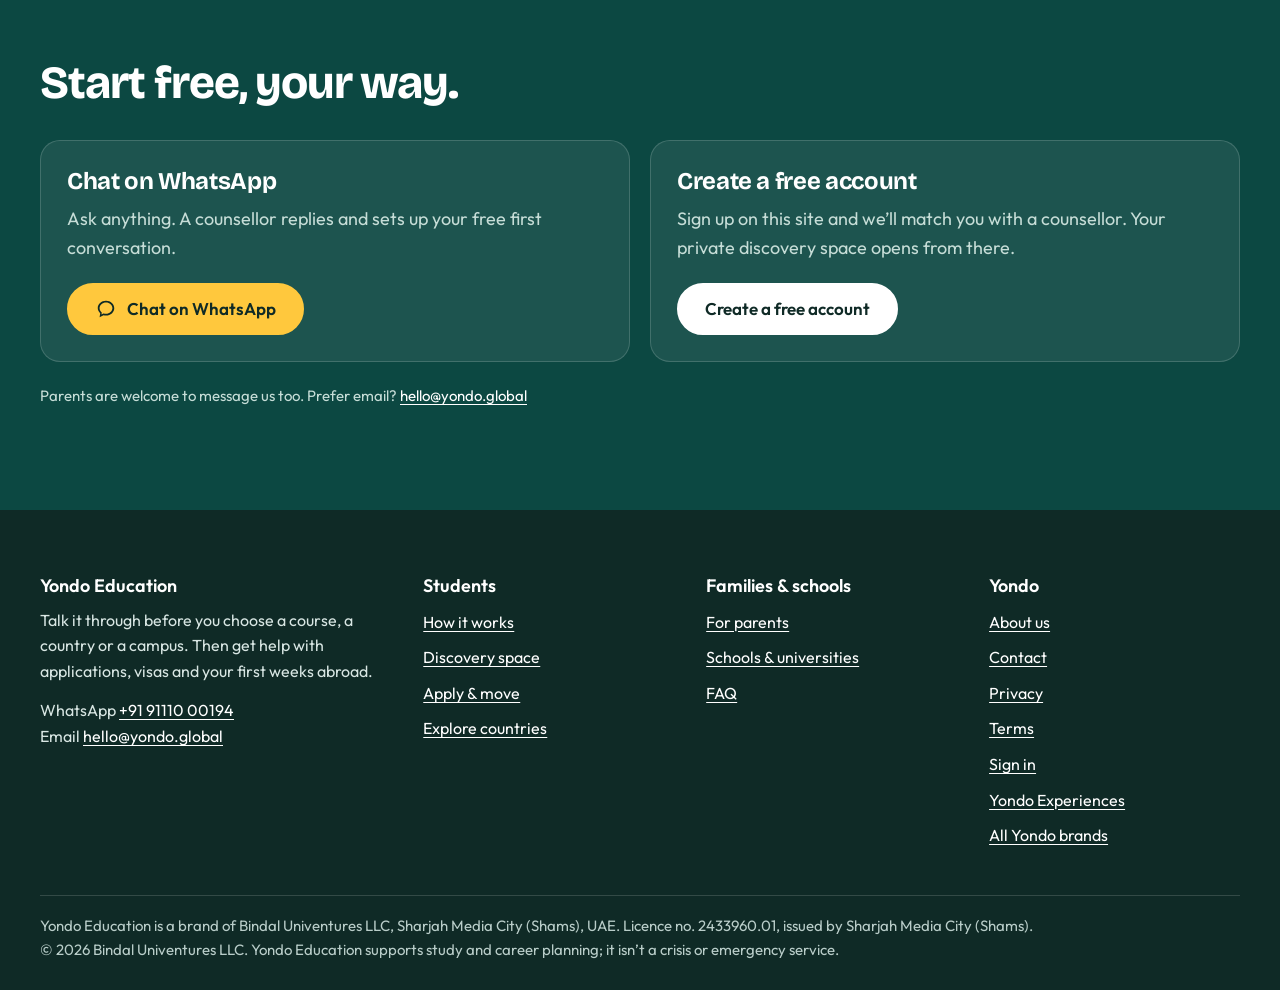
==== commit 7b7db1f7: "Education home: say the offer first Rebuilt from a review of how Leap Scholar, Yocket, Leverage Edu," ====
--- a/index.html
+++ b/index.html
@@ -3,8 +3,8 @@
 <head>
 <meta charset="utf-8">
 <meta name="viewport" content="width=device-width, initial-scale=1">
-<title>Yondo Education | Career and study-abroad counselling</title>
-<meta name="description" content="Career and study-abroad counselling for students and their parents. Discover what fits, choose a course and a country, and get help with applications, visas and settling in. Start free.">
+<title>Yondo Education | Career guidance and study-abroad counselling</title>
+<meta name="description" content="Career and study-abroad counselling for students in India and the UAE, from grade 9 to masters, and their parents: discover what suits you, choose where to study, apply, get your visa and settle in. The first conversation is free.">
 <meta http-equiv="Content-Security-Policy" content="default-src 'self'; img-src 'self' data: https://qutniscdrelryowbkpdl.supabase.co; style-src 'self' 'unsafe-inline'; font-src 'self'; script-src 'self'; connect-src 'none'; base-uri 'none'; form-action 'none'; object-src 'none'">
 <meta name="robots" content="index, follow, max-image-preview:large">
 <meta name="referrer" content="strict-origin-when-cross-origin">
@@ -16,22 +16,22 @@
 <meta property="og:type" content="website">
 <meta property="og:site_name" content="Yondo Education">
 <meta property="og:locale" content="en_GB">
-<meta property="og:title" content="Yondo Education | Career and study-abroad counselling">
-<meta property="og:description" content="Career and study-abroad counselling for students and their parents. Discover what fits, choose a course and a country, and get help with applications, visas and settling in. Start free.">
+<meta property="og:title" content="Yondo Education | Career guidance and study-abroad counselling">
+<meta property="og:description" content="Career and study-abroad counselling for students in India and the UAE, from grade 9 to masters, and their parents: discover what suits you, choose where to study, apply, get your visa and settle in. The first conversation is free.">
 <meta property="og:url" content="https://education.yondo.global/">
 <meta property="og:image" content="https://education.yondo.global/assets/og.jpg">
 <meta property="og:image:width" content="1200">
 <meta property="og:image:height" content="630">
 <meta property="og:image:alt" content="A student looking out over a city at sunrise, beside the words: Career and study-abroad counselling for students and parents.">
 <meta name="twitter:card" content="summary_large_image">
-<meta name="twitter:title" content="Yondo Education | Career and study-abroad counselling">
-<meta name="twitter:description" content="Career and study-abroad counselling for students and their parents. Discover what fits, choose a course and a country, and get help with applications, visas and settling in. Start free.">
+<meta name="twitter:title" content="Yondo Education | Career guidance and study-abroad counselling">
+<meta name="twitter:description" content="Career and study-abroad counselling for students in India and the UAE, from grade 9 to masters, and their parents: discover what suits you, choose where to study, apply, get your visa and settle in. The first conversation is free.">
 <meta name="twitter:image" content="https://education.yondo.global/assets/og.jpg">
 <link rel="preload" href="/assets/outfit-latin-wght-normal.woff2" as="font" type="font/woff2" crossorigin>
 <link rel="preload" href="/assets/bricolage-latin-opsz.woff2" as="font" type="font/woff2" crossorigin>
 <link rel="stylesheet" href="/assets/edu.css">
 <script src="/assets/nav.js" defer></script>
-<script type="application/ld+json">{"@context":"https://schema.org","@graph":[{"@type":"EducationalOrganization","@id":"https://education.yondo.global/#organization","name":"Yondo Education","alternateName":"Yondo","url":"https://education.yondo.global/","logo":{"@type":"ImageObject","url":"https://education.yondo.global/assets/mark-512.png","width":512,"height":512},"image":"https://education.yondo.global/assets/og.jpg","description":"Yondo Education is a career and study-abroad counselling service for students and their families. It starts with a free conversation, helps students discover what to study and where, and then supports university applications, visas and moving abroad. It is a brand of Bindal Univentures LLC, Sharjah Media City (Shams), UAE.","email":"hello@yondo.global","telephone":"+919111000194","contactPoint":[{"@type":"ContactPoint","contactType":"admissions","telephone":"+919111000194","email":"hello@yondo.global","availableLanguage":["English"],"url":"https://education.yondo.global/contact/"}],"founder":[{"@id":"https://education.yondo.global/about/#harrsh-agrawal"},{"@id":"https://education.yondo.global/about/#tushar-tayal"}],"parentOrganization":{"@type":"Organization","name":"Bindal Univentures LLC","identifier":"Licence no. 2433960.01 (Sharjah Media City (Shams))","address":{"@type":"PostalAddress","addressLocality":"Sharjah Media City (Shams)","addressRegion":"Sharjah","addressCountry":"AE"}},"knowsAbout":["Career counselling","Choosing a university course","Studying abroad","University applications","Student visas","Moving abroad for university"],"sameAs":["https://yondo.global/"]},{"@type":"WebSite","@id":"https://education.yondo.global/#website","url":"https://education.yondo.global/","name":"Yondo Education","publisher":{"@id":"https://education.yondo.global/#organization"},"inLanguage":"en"},{"@type":"WebPage","@id":"https://education.yondo.global/#webpage","url":"https://education.yondo.global/","name":"Yondo Education | Career and study-abroad counselling","isPartOf":{"@id":"https://education.yondo.global/#website"},"about":{"@id":"https://education.yondo.global/#organization"},"inLanguage":"en"},{"@type":"Service","@id":"https://education.yondo.global/#discovery","name":"Career and study discovery counselling","serviceType":"Career counselling","provider":{"@id":"https://education.yondo.global/#organization"},"url":"https://education.yondo.global/how-it-works/","audience":{"@type":"EducationalAudience","educationalRole":"student"},"description":"A free first conversation, a private discovery space with short questions and small challenges, a family conversation, and a consultation that ends with a Future Map of directions worth testing.","offers":{"@type":"Offer","name":"Free first conversation","price":"0","priceCurrency":"AED","url":"https://education.yondo.global/contact/"}},{"@type":"Service","@id":"https://education.yondo.global/#apply-and-move","name":"University applications, visas and moving abroad","serviceType":"Study abroad counselling","provider":{"@id":"https://education.yondo.global/#organization"},"url":"https://education.yondo.global/apply-and-move/","description":"Comparing universities on fit and cost, applications and statements, visa steps, accommodation, flights, and the first two weeks abroad."},{"@type":"Person","@id":"https://education.yondo.global/about/#harrsh-agrawal","name":"Harrsh Agrawal","jobTitle":"Co-founder","image":"https://education.yondo.global/assets/team-harrsh-agrawal-800.jpg","worksFor":{"@id":"https://education.yondo.global/#organization"},"description":"Education entrepreneur and operator with experience across schools, coaching, student programmes and education ventures; studied in India, Singapore and Dubai."},{"@type":"Person","@id":"https://education.yondo.global/about/#tushar-tayal","name":"Tushar Tayal","jobTitle":"Co-founder","image":"https://education.yondo.global/assets/team-tushar-tayal-800.jpg","worksFor":{"@id":"https://education.yondo.global/#organization"},"alumniOf":{"@type":"CollegeOrUniversity","name":"SP Jain School of Global Management"},"description":"Entrepreneur, global mobility professional and youth leader; founder of Travelidea; valedictorian at SP Jain School of Global Management; All India Rank 1 in the CBSE AISSCE examination (2019)."}]}</script>
+<script type="application/ld+json">{"@context":"https://schema.org","@graph":[{"@type":"EducationalOrganization","@id":"https://education.yondo.global/#organization","name":"Yondo Education","alternateName":"Yondo","url":"https://education.yondo.global/","logo":{"@type":"ImageObject","url":"https://education.yondo.global/assets/mark-512.png","width":512,"height":512},"image":"https://education.yondo.global/assets/og.jpg","description":"Yondo Education is a career and study-abroad counselling service for students and their families. It starts with a free conversation, helps students discover what to study and where, and then supports university applications, visas and moving abroad. It is a brand of Bindal Univentures LLC, Sharjah Media City (Shams), UAE.","email":"hello@yondo.global","telephone":"+919111000194","contactPoint":[{"@type":"ContactPoint","contactType":"admissions","telephone":"+919111000194","email":"hello@yondo.global","availableLanguage":["English"],"url":"https://education.yondo.global/contact/"}],"founder":[{"@id":"https://education.yondo.global/about/#harrsh-agrawal"},{"@id":"https://education.yondo.global/about/#tushar-tayal"}],"parentOrganization":{"@type":"Organization","name":"Bindal Univentures LLC","identifier":"Licence no. 2433960.01 (Sharjah Media City (Shams))","address":{"@type":"PostalAddress","addressLocality":"Sharjah Media City (Shams)","addressRegion":"Sharjah","addressCountry":"AE"}},"knowsAbout":["Career counselling","Choosing a university course","Studying abroad","University applications","Student visas","Moving abroad for university"],"sameAs":["https://yondo.global/"]},{"@type":"WebSite","@id":"https://education.yondo.global/#website","url":"https://education.yondo.global/","name":"Yondo Education","publisher":{"@id":"https://education.yondo.global/#organization"},"inLanguage":"en"},{"@type":"WebPage","@id":"https://education.yondo.global/#webpage","url":"https://education.yondo.global/","name":"Yondo Education | Career guidance and study-abroad counselling","isPartOf":{"@id":"https://education.yondo.global/#website"},"about":{"@id":"https://education.yondo.global/#organization"},"inLanguage":"en"},{"@type":"Service","@id":"https://education.yondo.global/#discovery","name":"Career and study discovery counselling","serviceType":"Career counselling","provider":{"@id":"https://education.yondo.global/#organization"},"url":"https://education.yondo.global/how-it-works/","audience":{"@type":"EducationalAudience","educationalRole":"student"},"description":"A free first conversation, a private discovery space with short questions and small challenges, a family conversation, and a consultation that ends with a Future Map of directions worth testing.","offers":{"@type":"Offer","name":"Free first conversation","price":"0","priceCurrency":"AED","url":"https://education.yondo.global/contact/"}},{"@type":"Service","@id":"https://education.yondo.global/#apply-and-move","name":"University applications, visas and moving abroad","serviceType":"Study abroad counselling","provider":{"@id":"https://education.yondo.global/#organization"},"url":"https://education.yondo.global/apply-and-move/","description":"Comparing universities on fit and cost, applications and statements, visa steps, accommodation, flights, and the first two weeks abroad."},{"@type":"Person","@id":"https://education.yondo.global/about/#harrsh-agrawal","name":"Harrsh Agrawal","jobTitle":"Co-founder","image":"https://education.yondo.global/assets/team-harrsh-agrawal-800.jpg","worksFor":{"@id":"https://education.yondo.global/#organization"},"description":"Education entrepreneur and operator with experience across schools, coaching, student programmes and education ventures; studied in India, Singapore and Dubai."},{"@type":"Person","@id":"https://education.yondo.global/about/#tushar-tayal","name":"Tushar Tayal","jobTitle":"Co-founder","image":"https://education.yondo.global/assets/team-tushar-tayal-800.jpg","worksFor":{"@id":"https://education.yondo.global/#organization"},"alumniOf":{"@type":"CollegeOrUniversity","name":"SP Jain School of Global Management"},"description":"Entrepreneur, global mobility professional and youth leader; founder of Travelidea; valedictorian at SP Jain School of Global Management; All India Rank 1 in the CBSE AISSCE examination (2019)."}]}</script>
 <script src="/assets/v.js" data-site="education" defer></script>
 </head>
 <body>
@@ -50,54 +50,48 @@
 </header>
 <main id="main">
 
-<section class="hero2"><div class="wrap hero2-in">
-  <div>
-    <h1>A bigger world is out there. <span>Let’s find your place in it.</span></h1>
-    <p class="lead">Yondo Education is career and study-abroad counselling for students and their parents. We help you discover what fits, choose a course and a country, and we stay with you until you’ve settled in.</p>
-    <div class="actions"><a class="btn go" href="https://wa.me/919111000194?text=Hi%20Yondo%20Education%21%20I%27d%20like%20a%20free%20first%20conversation.%0AI%27m%20a%3A%20student%20/%20parent%0AWhat%27s%20on%20my%20mind%3A%20"><svg viewBox="0 0 24 24" aria-hidden="true" focusable="false"><path fill="currentColor" d="M12 3C6.9 3 3 6.6 3 11c0 2.2 1 4.2 2.7 5.6L5 21l4.3-2.2c.9.2 1.8.3 2.7.3 5.1 0 9-3.6 9-8s-3.9-8.1-9-8.1zm0 14.3c-.8 0-1.6-.1-2.4-.3l-.5-.1-2 1 .3-2-.4-.3C5.7 14.5 5 12.8 5 11c0-3.3 3.1-6.1 7-6.1s7 2.8 7 6.1-3.1 6.3-7 6.3z"/></svg><span>Chat on WhatsApp</span></a><a class="btn plain" href="/portal/#/join">Create a free account</a></div>
-    <p class="sub-links">The first conversation is free. Parent? <a href="/parents/">See how we work with families</a>.</p>
+<section class="hero3"><div class="wrap hero3-in">
+  <div class="hero3-text">
+    <h1>Find the career, course and country that fit you. <span>Then we help you get there.</span></h1>
+    <p class="lead">Career and study-abroad counselling for students in India and the UAE, from grade 9 to masters, and for their parents.</p>
+    <div class="actions"><a class="btn go" href="https://wa.me/919111000194?text=Hi%20Yondo%20Education%21%20I%27d%20like%20a%20free%20first%20conversation.%0AI%27m%20a%3A%20student%20/%20parent%0AWhat%27s%20on%20my%20mind%3A%20"><svg viewBox="0 0 24 24" aria-hidden="true" focusable="false"><path fill="currentColor" d="M12 3C6.9 3 3 6.6 3 11c0 2.2 1 4.2 2.7 5.6L5 21l4.3-2.2c.9.2 1.8.3 2.7.3 5.1 0 9-3.6 9-8s-3.9-8.1-9-8.1zm0 14.3c-.8 0-1.6-.1-2.4-.3l-.5-.1-2 1 .3-2-.4-.3C5.7 14.5 5 12.8 5 11c0-3.3 3.1-6.1 7-6.1s7 2.8 7 6.1-3.1 6.3-7 6.3z"/></svg><span>Book your free first conversation</span></a><a class="btn plain" href="/portal/#/join">Create a free account</a></div>
+    <p class="free"><span class="tick"><svg viewBox="0 0 20 20" aria-hidden="true" focusable="false"><path d="M4 10.5l4 4 8-9" fill="none" stroke="#12302c" stroke-width="2.6" stroke-linecap="round" stroke-linejoin="round"/></svg></span><span><strong>The first conversation is free.</strong> If you want more, we explain the fees in it, before you decide.</span></p>
   </div>
-  <div class="hero2-photo"><img class="photo" src="/assets/photo-discover-900.webp" srcset="/assets/photo-discover-480.webp 480w, /assets/photo-discover-900.webp 900w" sizes="(max-width: 900px) 100vw, 480px" width="900" height="1125" alt="A student with a backpack looking out over a city at sunrise" loading="eager" decoding="async"></div>
+  <div class="hero3-photo"><img class="photo" src="/assets/photo-discover-900.webp" srcset="/assets/photo-discover-480.webp 480w, /assets/photo-discover-900.webp 900w" sizes="(max-width: 900px) 100vw, 440px" width="900" height="1125" alt="A student with a backpack looking out over a city at sunrise" loading="eager" decoding="async"></div>
+  <div class="hero3-strip"><ol class="strip" aria-label="What we help with, in order"><li><strong>Discover what suits you</strong><span>Strengths, interests and the careers that fit</span></li><li><strong>Choose where to study</strong><span>Courses, universities, countries and costs</span></li><li><strong>Apply</strong><span>Deadlines, documents and your statement</span></li><li><strong>Move and settle in</strong><span>Visa, housing, flights and your first weeks</span></li></ol></div>
 </div></section>
 
-<section class="sec mint"><div class="wrap">
-  <h2 class="mid">Same questions. A bigger world of answers.</h2>
-  <div class="asks">
-    <div><h3>Students ask</h3><ul class="bubbles"><li>What should I even study?</li><li>Engineering, because everyone else is?</li><li>Which country is right for me?</li><li>What if I choose wrong?</li><li>Will I fit in there?</li></ul></div>
-    <div><h3>Parents ask</h3><ul class="bubbles p"><li>Is it safe?</li><li>Is it worth the investment?</li><li>What do graduates actually go on to do?</li><li>Is my child ready?</li><li>What if plans change?</li></ul></div>
-  </div>
-  <p class="answer-line">You don’t need to have it figured out. That’s where we start.</p>
+<section class="sec mint" aria-labelledby="what-h"><div class="wrap">
+  <div class="sec-top"><h2 id="what-h">What we do, from your first question to your first term.</h2>
+    <p class="lead">Start at any stage. Many students need some of this, not all of it.</p></div>
+  <ol class="route" aria-label="What we do, stage by stage"><li><div class="shot-tile"><img src="/assets/shot-journey-640.webp" srcset="/assets/shot-journey-390.webp 390w, /assets/shot-journey-640.webp 640w" sizes="(max-width: 900px) 46vw, 290px" width="640" height="1007" alt="The discovery space on a phone: a student’s journey page with the next stop, Your launchpad" loading="lazy" decoding="async"></div><div class="stage"><h3>Discover what suits you</h3><ul><li>Your private discovery space, one card at a time</li><li>Talk to people doing the work, and try it in small ways</li><li>Leave with a Future Map of directions worth testing</li></ul></div></li><li><img class="" src="/assets/photo-family-900.webp" srcset="/assets/photo-family-480.webp 480w, /assets/photo-family-900.webp 900w" sizes="(max-width: 900px) 46vw, 290px" width="900" height="1125" alt="A mother and her teenage son talking over papers at a table" loading="lazy" decoding="async"><div class="stage"><h3>Choose where to study</h3><ul><li>Universities compared on fit, not just rank</li><li>Tuition, living costs and scholarships side by side</li><li>A summary your family reviews together</li></ul></div></li><li><img class="" src="/assets/photo-airport-900.webp" srcset="/assets/photo-airport-480.webp 480w, /assets/photo-airport-900.webp 900w" sizes="(max-width: 900px) 46vw, 290px" width="900" height="1125" alt="A student with headphones watching planes from an airport window" loading="lazy" decoding="async"><div class="stage"><h3>Apply and get ready to go</h3><ul><li>One timeline with every deadline</li><li>Honest feedback on your statement</li><li>Visa steps, accommodation and flights</li></ul></div></li><li><img class="" src="/assets/photo-friends-900.webp" srcset="/assets/photo-friends-480.webp 480w, /assets/photo-friends-900.webp 900w" sizes="(max-width: 900px) 46vw, 290px" width="900" height="1125" alt="A group of students walking together through an old university town" loading="lazy" decoding="async"><div class="stage"><h3>Settle in</h3><ul><li>Your first two weeks, step by step</li><li>SIM, bank, doctor and university registration</li><li>Local safety information and contacts</li></ul></div></li></ol>
+  <h3 class="terr-h">Directions students explore with us</h3>
+  <ul class="terr"><li><strong>Technology + People</strong><span>UX research, edtech, product design</span></li><li><strong>Health + Impact</strong><span>Public health, biotech, global health policy</span></li><li><strong>Creative + Business</strong><span>Brand strategy, media, cultural ventures</span></li><li><strong>Finance + Global Markets</strong><span>Fintech, trade, impact investing</span></li><li><strong>Design + Sustainability</strong><span>Industrial design, urban futures, climate</span></li></ul>
+  <p class="countries">Universities in the UK and Ireland, the USA and Canada, Europe, Australia, Asia and Dubai.</p>
+  <p class="next-ch"><span class="soon">Coming soon</span> After university: starting work, with Yondo Careers.</p>
 </div></section>
 
-<section class="sec plain"><div class="wrap">
-  <div class="sec-top"><h2>Don’t choose a future you’ve never tried.</h2>
-    <p class="lead">Before any university list, we help you find a few directions worth exploring, and test them for real.</p></div>
-  <ul class="tries">
-    <li><h3>Talk to people doing the job</h3><p>Hear what the work is really like, day to day.</p></li>
-    <li><h3>Try it in small ways</h3><p>Short projects and challenges before you commit years to it.</p></li>
-    <li><h3>See more of the world</h3><p>Cities, campuses and cultures beyond the ones you know.</p></li>
-  </ul>
-  <h3 class="terr-h">Directions students explore with us</h3>
-  <ul class="terr"><li><strong>Technology + People</strong><span>UX research, edtech, product design</span></li><li><strong>Health + Impact</strong><span>Public health, biotech, global health policy</span></li><li><strong>Creative + Business</strong><span>Brand strategy, media, cultural ventures</span></li><li><strong>Finance + Global Markets</strong><span>Fintech, trade, impact investing</span></li><li><strong>Design + Sustainability</strong><span>Industrial design, urban futures, climate</span></li></ul>
+<section class="sec plain" aria-labelledby="who-h"><div class="wrap">
+  <h2 id="who-h">Who we help</h2>
+  <ul class="stages"><li><h3>Grade 9 or 10</h3><p>Explore what you enjoy and which careers exist, before subject and stream choices narrow things down.</p><a href="/how-it-works/">How discovery works</a></li><li><h3>Grade 11 or 12</h3><p>Decide on a course and a country, build your shortlist and apply on time.</p><a href="/apply-and-move/">How we help you apply</a></li><li><h3>Gap year</h3><p>Use the year to test a direction for real, then apply with a clearer story.</p><a href="/how-it-works/">How it works</a></li><li><h3>Masters or a transfer</h3><p>Choose a course with the career in mind, then apply, get your visa and move.</p><a href="/apply-and-move/">Applications and moving</a></li><li class="par"><h3>Parents</h3><p>You’re heard separately, under-18s need your permission first, and fees are explained before anything is decided.</p><a href="/parents/">How we work with parents</a></li></ul>
 </div></section>
 
-<section class="sec mint"><div class="wrap">
-  <div class="sec-top"><h2>One journey, with Yondo beside you.</h2>
-    <p class="lead">From your first question to your first weeks abroad.</p></div>
-  <div class="route-wrap"><svg class="route-line" viewBox="0 0 1000 70" preserveAspectRatio="none" aria-hidden="true" focusable="false"><path d="M0 64 C 260 -6, 720 -6, 1000 40"/></svg><ol class="route" aria-label="The Yondo Education journey, in order"><li><div class="shot-tile"><img src="/assets/shot-journey-640.webp" srcset="/assets/shot-journey-390.webp 390w, /assets/shot-journey-640.webp 640w" sizes="(max-width: 900px) 46vw, 290px" width="640" height="1007" alt="The discovery space on a phone: a student’s journey page with the next stop, Your launchpad" loading="lazy" decoding="async"></div><p class="stage"><strong>Discover</strong><span>Conversations with your counsellor, and your own private discovery space.</span></p></li><li><img class="" src="/assets/photo-family-900.webp" srcset="/assets/photo-family-480.webp 480w, /assets/photo-family-900.webp 900w" sizes="(max-width: 900px) 46vw, 290px" width="900" height="1125" alt="A mother and her teenage son talking over papers at a table" loading="lazy" decoding="async"><p class="stage"><strong>Decide</strong><span>Courses, countries and costs, decided together as a family.</span></p></li><li><img class="" src="/assets/photo-airport-900.webp" srcset="/assets/photo-airport-480.webp 480w, /assets/photo-airport-900.webp 900w" sizes="(max-width: 900px) 46vw, 290px" width="900" height="1125" alt="A student with headphones watching planes from an airport window" loading="lazy" decoding="async"><p class="stage"><strong>Apply and move</strong><span>Applications, offers, visa, accommodation and flights.</span></p></li><li><img class="" src="/assets/photo-friends-900.webp" srcset="/assets/photo-friends-480.webp 480w, /assets/photo-friends-900.webp 900w" sizes="(max-width: 900px) 46vw, 290px" width="900" height="1125" alt="A group of students walking together through an old university town" loading="lazy" decoding="async"><p class="stage"><strong>Settle in</strong><span>Your first weeks abroad, sorted in the right order.</span></p></li></ol></div>
-  <p class="next-ch"><span class="soon">Coming soon</span> Next chapter: thriving at university and starting work, with Yondo Careers.</p>
-  <p class="countries">We help with universities in the UK and Ireland, the USA and Canada, Europe, Australia, Asia and Dubai.</p>
+<section class="sec deep" aria-labelledby="why-h"><div class="wrap">
+  <h2 id="why-h">Why families choose Yondo</h2>
+  <ul class="diffs"><li><h3>Universities don’t pay us.</h3><p>Many free study-abroad services earn a commission from the universities they recommend. We take none, so our advice is only about what fits you.</p></li><li><h3>Discovery comes before applications.</h3><p>We help you work out what you want first, so the university list is built around you.</p></li><li><h3>Parents are part of it.</h3><p>We talk with parents separately, so their hopes, worries and limits shape the plan too.</p></li><li><h3>We stay until you’ve settled.</h3><p>Visa, flights, accommodation and your first weeks abroad, not just the offer letter.</p></li></ul>
 </div></section>
 
-<section class="sec deep"><div class="wrap">
-  <h2>What makes Yondo different</h2>
-  <ul class="diffs"><li><h3>We start with you, not a university list.</h3><p>Discovery comes first. Applications come when you know what you want.</p></li><li><h3>Universities don’t pay us.</h3><p>We take no commission from universities, so our advice is only about what’s right for you.</p></li><li><h3>We stay until you’ve settled.</h3><p>Visa, flights, accommodation and your first weeks abroad, not just the offer letter.</p></li><li><h3>We’ve done it ourselves.</h3><p>We studied and built our lives across India, Singapore and Dubai.</p></li></ul>
+<section class="sec mint" aria-labelledby="asked-h"><div class="wrap">
+  <h2 id="asked-h">Questions families ask us first</h2>
+  <div class="asked"><div><h3>Students ask</h3><dl class="qa"><div><dt>What should I even study?</dt><dd>We start with what you enjoy and how you learn, not just your marks, then test a few directions for real.</dd></div><div><dt>Which country is right for me?</dt><dd>It depends on the course, costs, visa rules and where you’d enjoy living. We compare them side by side.</dd></div><div><dt>What if I choose wrong?</dt><dd>That’s why you try things first: conversations and small projects come before years and fees.</dd></div></dl></div><div><h3>Parents ask</h3><dl class="qa p"><div><dt>Is it worth the investment?</dt><dd>We set tuition, living costs and scholarships against where graduates actually go, so you can judge it properly.</dd></div><div><dt>Is it safe?</dt><dd>Accommodation compared safely, an arrival plan, and local safety information and contacts for the first weeks.</dd></div><div><dt>What does it cost?</dt><dd>The first conversation is free. Fees for the programme and for application support are explained in it, before you decide anything.</dd></div></dl></div></div>
+  <p class="more-q"><a href="/faq/">More questions and answers</a></p>
 </div></section>
 
 <section class="sec plain"><div class="wrap founders">
-  <div><h2>The people behind Yondo</h2>
-    <p class="lead intro">Two founders who made these decisions themselves, and built Yondo to give students the guidance they wish they’d had.</p>
-    <p style="margin-top:20px"><a href="/about/">Read our story</a></p></div>
+  <div><h2>Built by two people who made these choices themselves</h2>
+    <p class="lead intro">They studied and built their lives across India, Singapore and Dubai, and started Yondo to give students the guidance they wish they’d had.</p>
+    <p style="margin-top:20px"><a href="/about/">Read our story</a></p>
+    <p class="small" style="margin-top:20px">Yondo Education is a brand of Bindal Univentures LLC, licensed in Sharjah Media City (Shams), UAE (licence no. 2433960.01).</p></div>
   <ul class="founder-list">
     <li><img src="/assets/team-harrsh-agrawal-480.jpg" width="480" height="600" alt="Harrsh Agrawal" loading="lazy"><div><h3>Harrsh Agrawal</h3><p>Co-founder. Education entrepreneur across schools, coaching and student programmes; studied in India, Singapore and Dubai.</p></div></li>
     <li><img src="/assets/team-tushar-tayal-480.jpg" width="480" height="600" alt="Tushar Tayal" loading="lazy"><div><h3>Tushar Tayal</h3><p>Co-founder. Global mobility professional and founder of Travelidea; valedictorian at SP Jain School of Global Management.</p></div></li>
--- a/assets/edu.css
+++ b/assets/edu.css
@@ -146,21 +146,25 @@
 .route-line { position: absolute; left: 6%; right: 4%; top: -34px; height: 70px; width: 90%; overflow: visible; pointer-events: none; }
 .route-line path { fill: none; stroke: var(--hi-deep); stroke-width: 2; stroke-dasharray: 2 9; stroke-linecap: round; vector-effect: non-scaling-stroke; }
 .route-line .plane { fill: var(--teal); }
-.route { list-style: none; padding: 0; margin: 0; display: grid; grid-template-columns: repeat(4, minmax(0, 1fr)); gap: clamp(14px, 2vw, 26px); counter-reset: r; position: relative; }
+.route { list-style: none; padding: 0; margin: clamp(36px, 4vw, 52px) 0 0; display: grid; grid-template-columns: repeat(4, minmax(0, 1fr)); gap: clamp(14px, 2vw, 26px); counter-reset: r; position: relative; }
 .route > li { counter-increment: r; }
 .route > li:nth-child(even) { margin-top: clamp(28px, 4vw, 56px); }
 .route img { width: 100%; aspect-ratio: 4 / 5; object-fit: cover; border-radius: var(--r-photo); background: var(--mist); }
-.route .stage { display: grid; grid-template-columns: 34px minmax(0, 1fr); gap: 4px 12px; margin-top: 16px; }
-.route .stage::before { content: counter(r); grid-row: span 2; display: grid; place-items: center; width: 34px; height: 34px; border-radius: 50%; background: var(--hi); color: var(--ink); font: 700 17px/1 var(--display); }
-.route .stage strong { font: 700 20px/1.25 var(--display); letter-spacing: -0.01em; align-self: center; }
-.route .stage span { font-size: var(--fs-small); color: var(--ink-soft); line-height: 1.45; }
+.route .stage { display: grid; grid-template-columns: 34px minmax(0, 1fr); gap: 12px; align-items: center; margin-top: 18px; }
+.route .stage::before { content: counter(r); display: grid; place-items: center; width: 34px; height: 34px; border-radius: 50%; background: var(--hi); color: var(--ink); font: 700 17px/1 var(--display); }
+.route .stage h3 { font: 700 21px/1.2 var(--display); letter-spacing: -0.015em; }
+.route .stage ul { grid-column: 1 / -1; list-style: none; padding: 0; margin: 0; display: grid; gap: 8px; font-size: 16px; line-height: 1.45; color: var(--ink-soft); }
+.route .stage ul li { position: relative; padding-left: 24px; }
+.route .stage ul li::before { content: ""; position: absolute; left: 2px; top: 6px; width: 11px; height: 6px; border-left: 2px solid var(--teal); border-bottom: 2px solid var(--teal); transform: rotate(-45deg); }
 @media (max-width: 900px) {
   .opening-in { grid-template-columns: 1fr; align-items: start; }
   .route { grid-template-columns: repeat(2, minmax(0, 1fr)); gap: 26px 14px; }
   .route > li:nth-child(even) { margin-top: 0; }
   .route-line { display: none; }
-  .route .stage { grid-template-columns: 1fr; }
-  .route .stage::before { grid-row: auto; width: 30px; height: 30px; font-size: 15px; }
+  .route .stage { grid-template-columns: 30px minmax(0, 1fr); gap: 10px; }
+  .route .stage::before { width: 30px; height: 30px; font-size: 15px; }
+  .route .stage h3 { font-size: 18px; }
+  .route .stage ul { font-size: 15px; }
 }
 
 /* Inner page heading: what this page is about, beside one photograph where there is one */
@@ -363,34 +367,9 @@
 .callout .free { justify-content: center; }
 .callout .actions { justify-content: center; margin-top: 26px; }
 
-/* ---------------------------------------------------------------- home storyline (hope, then reassurance) */
+/* ---------------------------------------------------------------- home: the offer first */
 .btn.light { background: #fff; color: var(--ink); border-color: #fff; }
 .btn.light:hover { background: transparent; color: #fff; }
-.hero2 { padding: clamp(36px, 5vw, 72px) 0 clamp(56px, 7vw, 96px); }
-.hero2-in { display: grid; grid-template-columns: minmax(0, 1.2fr) minmax(0, .8fr); gap: clamp(32px, 5vw, 80px); align-items: center; }
-.hero2 h1 { max-width: 13ch; }
-.hero2 h1 span { display: block; color: var(--teal); }
-.hero2 .lead { margin-top: 24px; max-width: 33em; }
-.hero2 .actions { margin-top: 30px; }
-.sub-links { margin-top: 18px; font-size: var(--fs-small); color: var(--ink-soft); }
-.hero2-photo .photo { border-radius: 28px; }
-@media (max-width: 900px) {
-  .hero2-in { grid-template-columns: 1fr; }
-  .hero2-photo .photo { aspect-ratio: 16 / 11; object-position: 30% 40%; }
-}
-/* the questions people bring */
-h2.mid { max-width: 18ch; margin-inline: auto; text-align: center; }
-.asks { display: grid; grid-template-columns: repeat(2, minmax(0, 1fr)); gap: 28px clamp(28px, 5vw, 64px); margin-top: 44px; }
-.asks h3 { font-size: var(--fs-small); font-weight: 600; color: var(--ink-soft); margin-bottom: 14px; }
-.bubbles { list-style: none; padding: 0; margin: 0; display: flex; flex-wrap: wrap; gap: 10px; }
-.bubbles li { background: #fff; border-radius: 22px 22px 22px 6px; padding: 12px 18px; font-size: var(--fs-lead); line-height: 1.35; font-weight: 500; box-shadow: 0 1px 0 rgba(15,42,38,.06); }
-.bubbles.p li { background: var(--sand); border-radius: 22px 22px 6px 22px; }
-.answer-line { margin: 44px auto 0; max-width: 24ch; text-align: center; font: 700 clamp(24px, 2.6vw, 32px)/1.2 var(--display); letter-spacing: -0.02em; color: var(--teal); text-wrap: balance; }
-@media (max-width: 760px) { .asks { grid-template-columns: 1fr; } .bubbles li { font-size: 17px; padding: 10px 15px; } }
-/* try before you decide */
-.tries { list-style: none; padding: 0; margin: 40px 0 0; display: grid; grid-template-columns: repeat(3, minmax(0, 1fr)); gap: 24px 40px; }
-.tries > li { border-top: 2px solid var(--ink); padding-top: 16px; }
-.tries p { margin-top: 6px; color: var(--ink-soft); }
 .terr-h { margin-top: 56px; font-size: var(--fs-small); font-weight: 600; color: var(--ink-soft); }
 .terr { list-style: none; padding: 0; margin: 14px 0 0; display: grid; grid-template-columns: repeat(5, minmax(0, 1fr)); gap: 12px; }
 .terr li { display: flex; flex-direction: column; gap: 8px; min-height: 150px; padding: 20px 18px; border-radius: 18px; background: var(--mist); }
@@ -402,13 +381,13 @@
 .terr strong { font: 700 21px/1.15 var(--display); letter-spacing: -0.015em; }
 .terr span { font-size: var(--fs-small); color: var(--ink-soft); line-height: 1.45; margin-top: auto; }
 @media (max-width: 1000px) { .terr { grid-template-columns: repeat(3, minmax(0, 1fr)); } }
-@media (max-width: 760px) { .tries { grid-template-columns: 1fr; } .terr { grid-template-columns: repeat(2, minmax(0, 1fr)); } .terr li { min-height: 128px; } }
+@media (max-width: 760px) { .terr { grid-template-columns: repeat(2, minmax(0, 1fr)); } .terr li { min-height: 128px; } }
 /* the journey: the discovery space stands in for the first photo */
 .shot-tile { aspect-ratio: 4 / 5; border-radius: var(--r-photo); background: var(--deep); padding: 18px 18px 0; overflow: hidden; }
 .shot-tile img { width: 100%; height: 100%; object-fit: cover; object-position: top; border-radius: 14px 14px 0 0; }
 .next-ch { margin-top: 44px; display: flex; flex-wrap: wrap; align-items: center; gap: 10px 14px; font-size: var(--fs-lead); }
 .soon { font-size: 13px; font-weight: 700; padding: 4px 10px; border-radius: 999px; background: var(--hi); color: var(--ink); }
-.countries { margin-top: 12px; color: var(--ink-soft); }
+.countries { margin-top: 28px; color: var(--ink-soft); }
 /* what makes Yondo different */
 .diffs { list-style: none; padding: 0; margin: 44px 0 0; display: grid; grid-template-columns: repeat(2, minmax(0, 1fr)); gap: 40px clamp(32px, 5vw, 72px); }
 .diffs > li { border-top: 2px solid rgba(255,255,255,.3); padding-top: 22px; }
@@ -434,3 +413,51 @@
 .close-note { margin-top: 22px; color: var(--on-deep); font-size: var(--fs-small); }
 .close-note a { color: #fff; }
 @media (max-width: 760px) { .ways { grid-template-columns: 1fr; } .way { padding: 22px; } }
+
+/* hero: the service in one line, the whole offer in the first screen */
+.hero3 { padding: clamp(28px, 4vw, 56px) 0 clamp(40px, 5vw, 64px); }
+.hero3-in { display: grid; grid-template-columns: minmax(0, 1.25fr) minmax(0, .75fr); grid-template-areas: "text photo" "strip strip"; gap: 32px clamp(32px, 5vw, 72px); }
+.hero3-text { grid-area: text; align-self: center; }
+.hero3 h1 { font-size: clamp(36px, 4.3vw, 58px); line-height: 1.02; max-width: 19ch; }
+.hero3 h1 span { display: block; color: var(--teal); margin-top: .12em; }
+.hero3 .lead { margin-top: 22px; max-width: 30em; }
+.hero3 .actions { margin-top: 28px; }
+.hero3-photo { grid-area: photo; }
+.hero3-photo .photo { height: 100%; max-height: 500px; aspect-ratio: auto; min-height: 320px; border-radius: 28px; object-position: 40% 35%; }
+.hero3-strip { grid-area: strip; }
+.strip { list-style: none; margin: 0; padding: 22px clamp(18px, 2.4vw, 30px); display: grid; grid-template-columns: repeat(4, minmax(0, 1fr)); gap: 18px 28px; counter-reset: st;
+  background: var(--mist); border-radius: 22px; }
+.strip > li { counter-increment: st; position: relative; display: grid; grid-template-columns: 36px minmax(0, 1fr); column-gap: 12px; align-items: start; }
+.strip > li::before { content: counter(st); grid-row: span 2; display: grid; place-items: center; width: 36px; height: 36px; border-radius: 50%; background: var(--hi); color: var(--ink); font: 700 17px/1 var(--display); position: relative; z-index: 1; }
+.strip > li:not(:last-child)::after { content: ""; position: absolute; top: 17px; left: 48px; right: -22px; border-top: 2px dotted var(--hi-deep); opacity: .6; z-index: 0; }
+.strip strong { font: 700 18px/1.25 var(--display); letter-spacing: -0.01em; padding: 7px 10px 0 0; position: relative; z-index: 1; background: var(--mist); justify-self: start; }
+.strip span { font-size: var(--fs-small); line-height: 1.4; color: var(--ink-soft); margin-top: 3px; }
+@media (max-width: 1000px) { .strip { grid-template-columns: repeat(2, minmax(0, 1fr)); } .strip > li:nth-child(2)::after { display: none; } }
+@media (max-width: 900px) {
+  .hero3-in { grid-template-columns: 1fr; grid-template-areas: "text" "strip" "photo"; gap: 24px; }
+  .hero3-photo .photo { height: auto; aspect-ratio: 16 / 10; min-height: 0; }
+}
+@media (max-width: 560px) {
+  .strip { grid-template-columns: 1fr; gap: 14px; padding: 18px; }
+  .strip > li:not(:last-child)::after, .strip > li:nth-child(2)::after { display: block; top: 40px; bottom: -14px; left: 17px; right: auto; border-top: 0; border-left: 2px dotted var(--hi-deep); }
+  .strip strong { padding-top: 0; font-size: 17px; }
+}
+/* who we help: find your stage */
+.stages { list-style: none; padding: 0; margin: 36px 0 0; display: grid; grid-template-columns: repeat(5, minmax(0, 1fr)); gap: 14px; }
+.stages > li { display: flex; flex-direction: column; gap: 10px; padding: 22px 20px; border-radius: 18px; background: var(--mist); }
+.stages > li.par { background: var(--sand); }
+.stages h3 { font: 700 22px/1.15 var(--display); letter-spacing: -0.015em; }
+.stages p { color: var(--ink-soft); font-size: 16px; line-height: 1.5; flex: 1; }
+.stages a { font-weight: 600; color: var(--ink); font-size: 16px; }
+@media (max-width: 1100px) { .stages { grid-template-columns: repeat(3, minmax(0, 1fr)); } }
+@media (max-width: 760px) { .stages { grid-template-columns: repeat(2, minmax(0, 1fr)); } }
+@media (max-width: 520px) { .stages { grid-template-columns: 1fr; } }
+/* questions families ask, answered */
+.asked { display: grid; grid-template-columns: repeat(2, minmax(0, 1fr)); gap: 32px clamp(28px, 5vw, 64px); margin-top: 36px; }
+.asked > div > h3 { font-size: var(--fs-small); font-weight: 600; color: var(--ink-soft); margin-bottom: 14px; }
+.qa { margin: 0; display: grid; gap: 18px; }
+.qa dt { display: inline-block; background: #fff; border-radius: 20px 20px 20px 6px; padding: 10px 16px; font-size: 19px; line-height: 1.35; font-weight: 600; box-shadow: 0 1px 0 rgba(15,42,38,.06); }
+.qa.p dt { background: var(--sand); border-radius: 20px 20px 6px 20px; }
+.qa dd { margin: 8px 0 0 16px; color: var(--ink-soft); max-width: 40em; }
+.more-q { margin-top: 32px; font-weight: 600; }
+@media (max-width: 760px) { .asked { grid-template-columns: 1fr; } .qa dt { font-size: 17px; } }
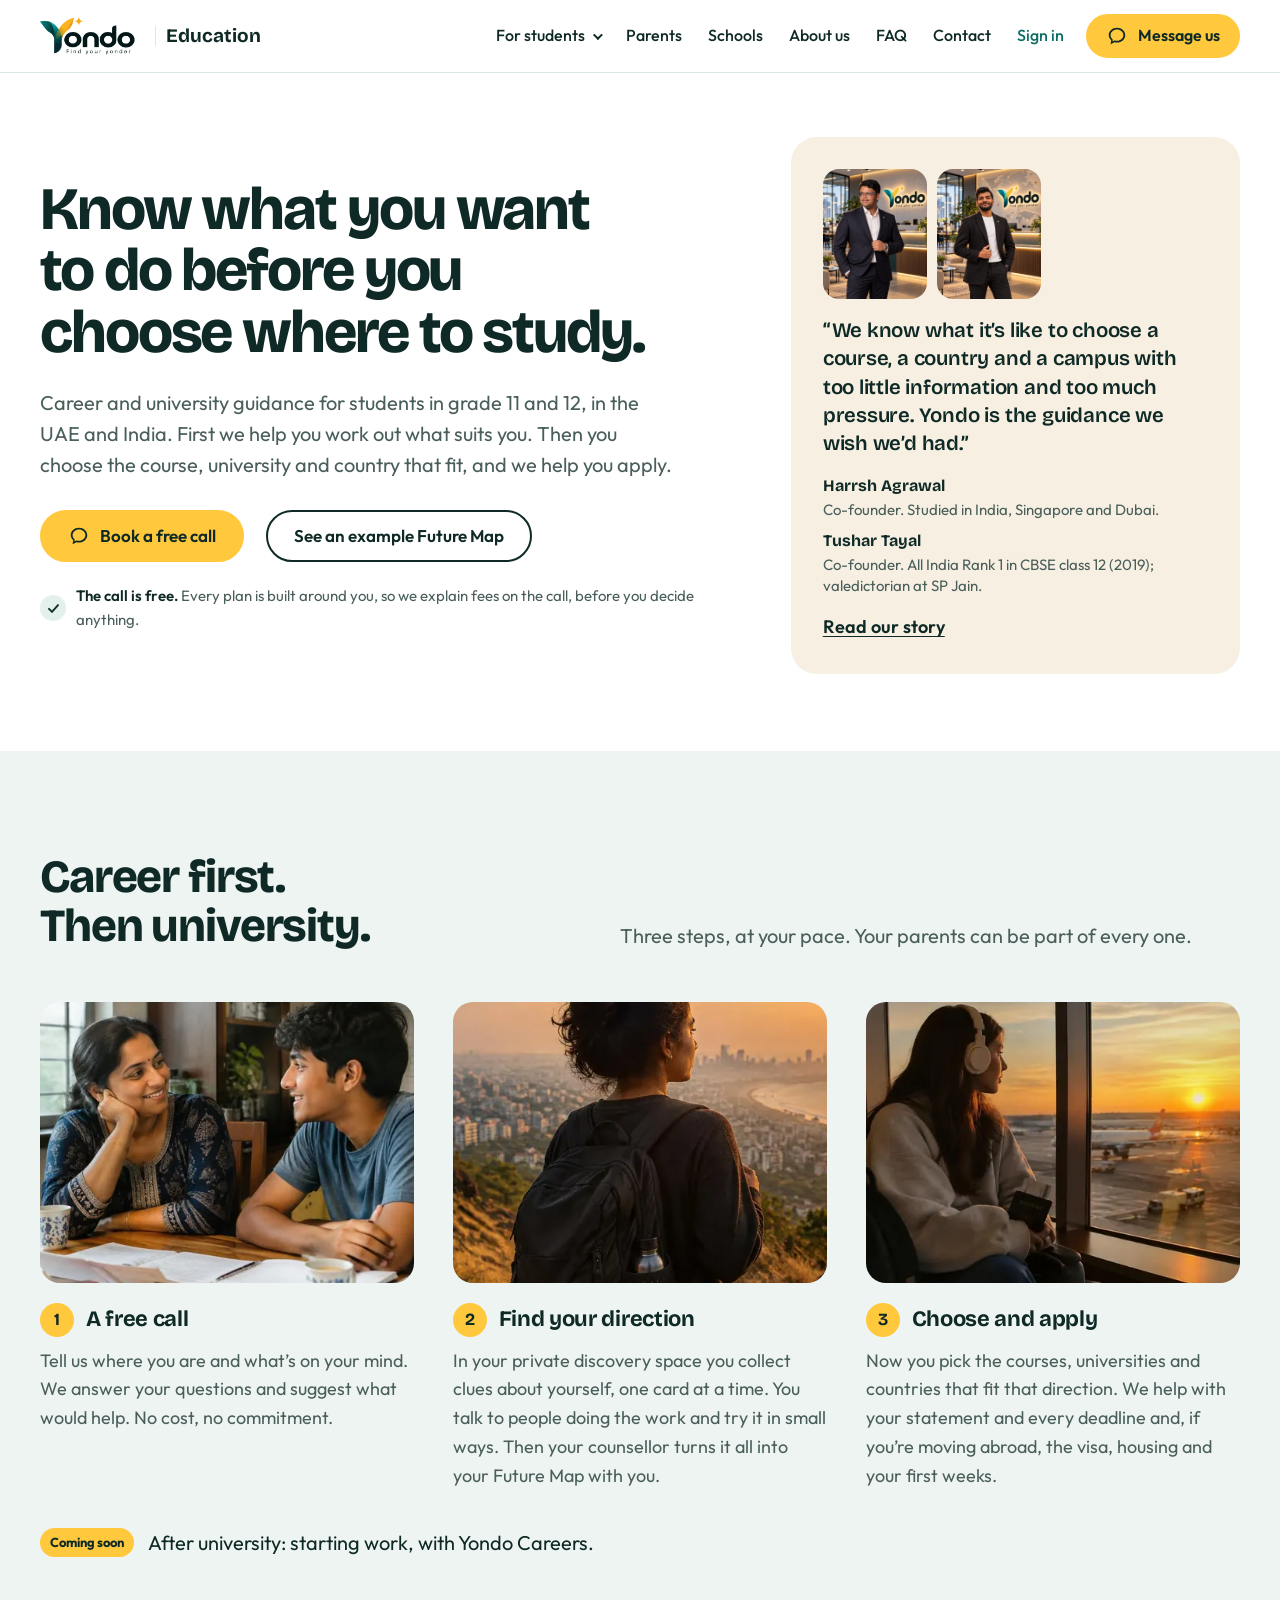
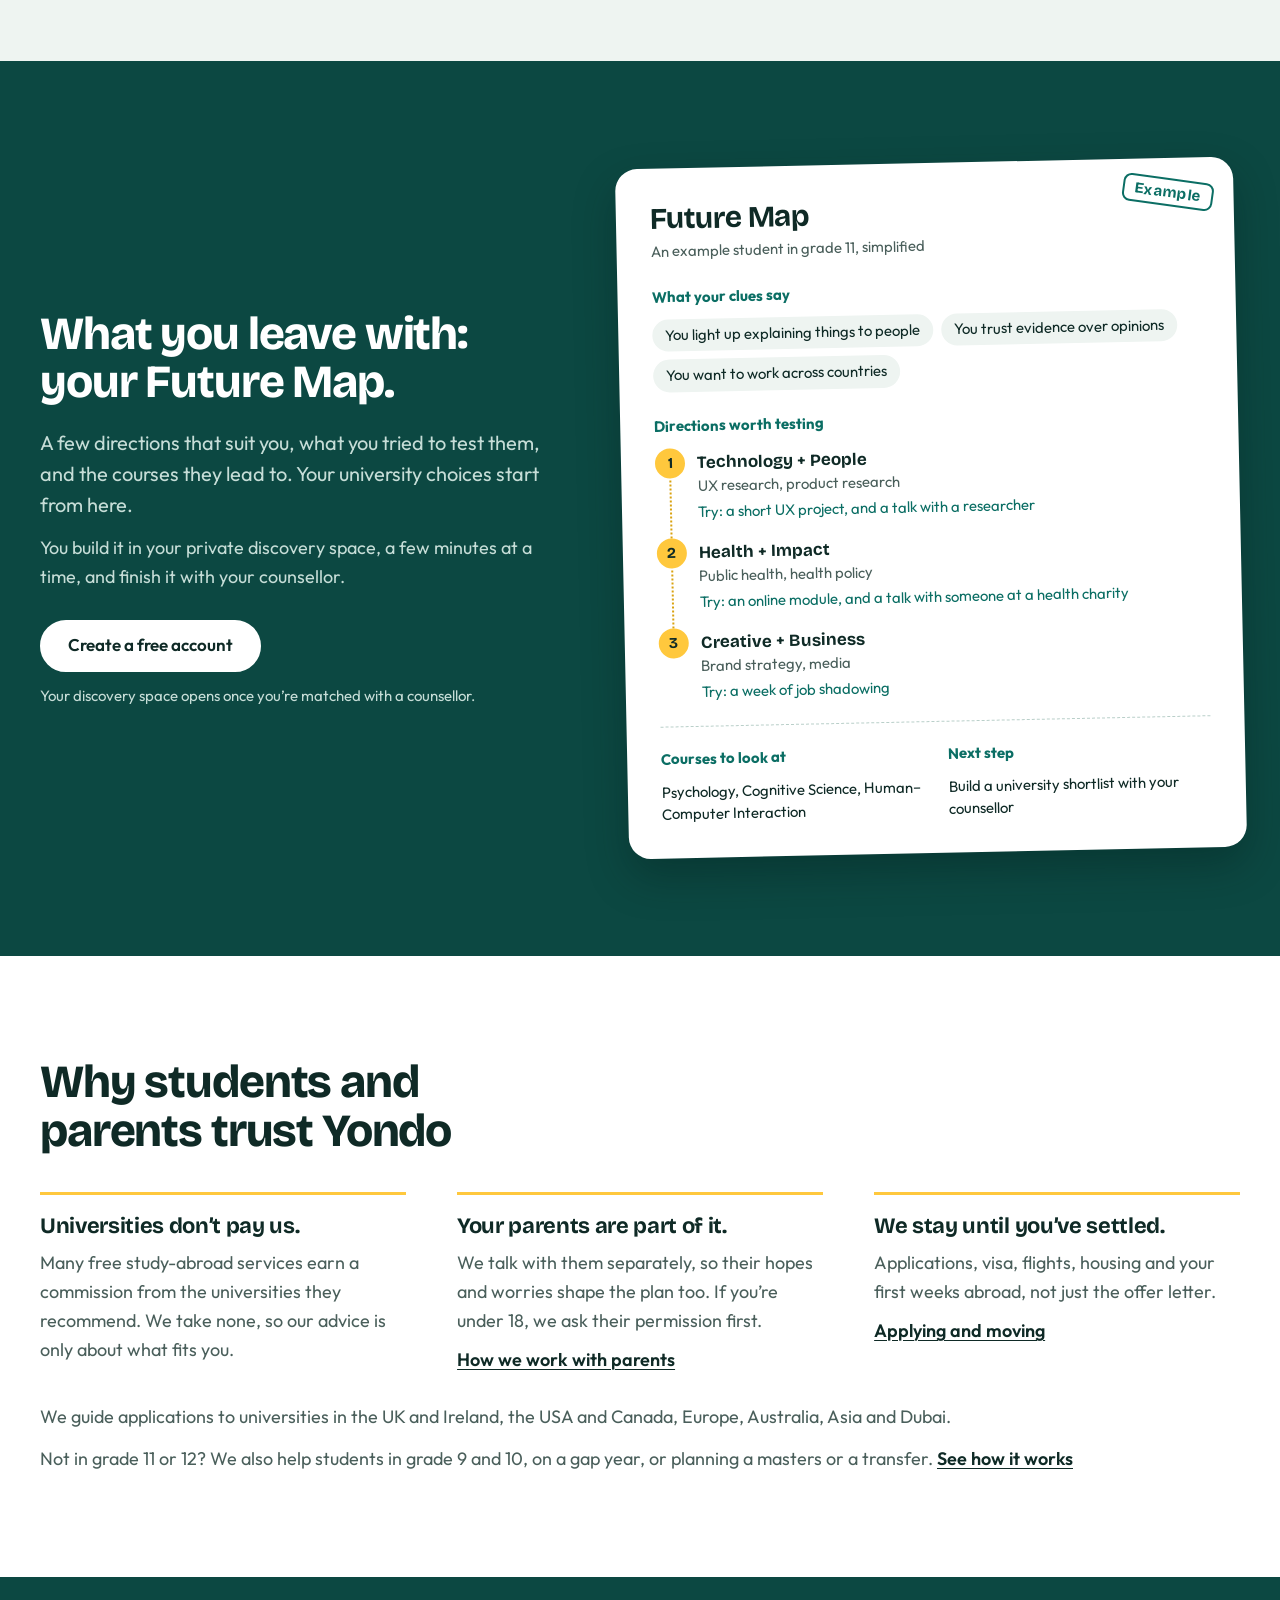
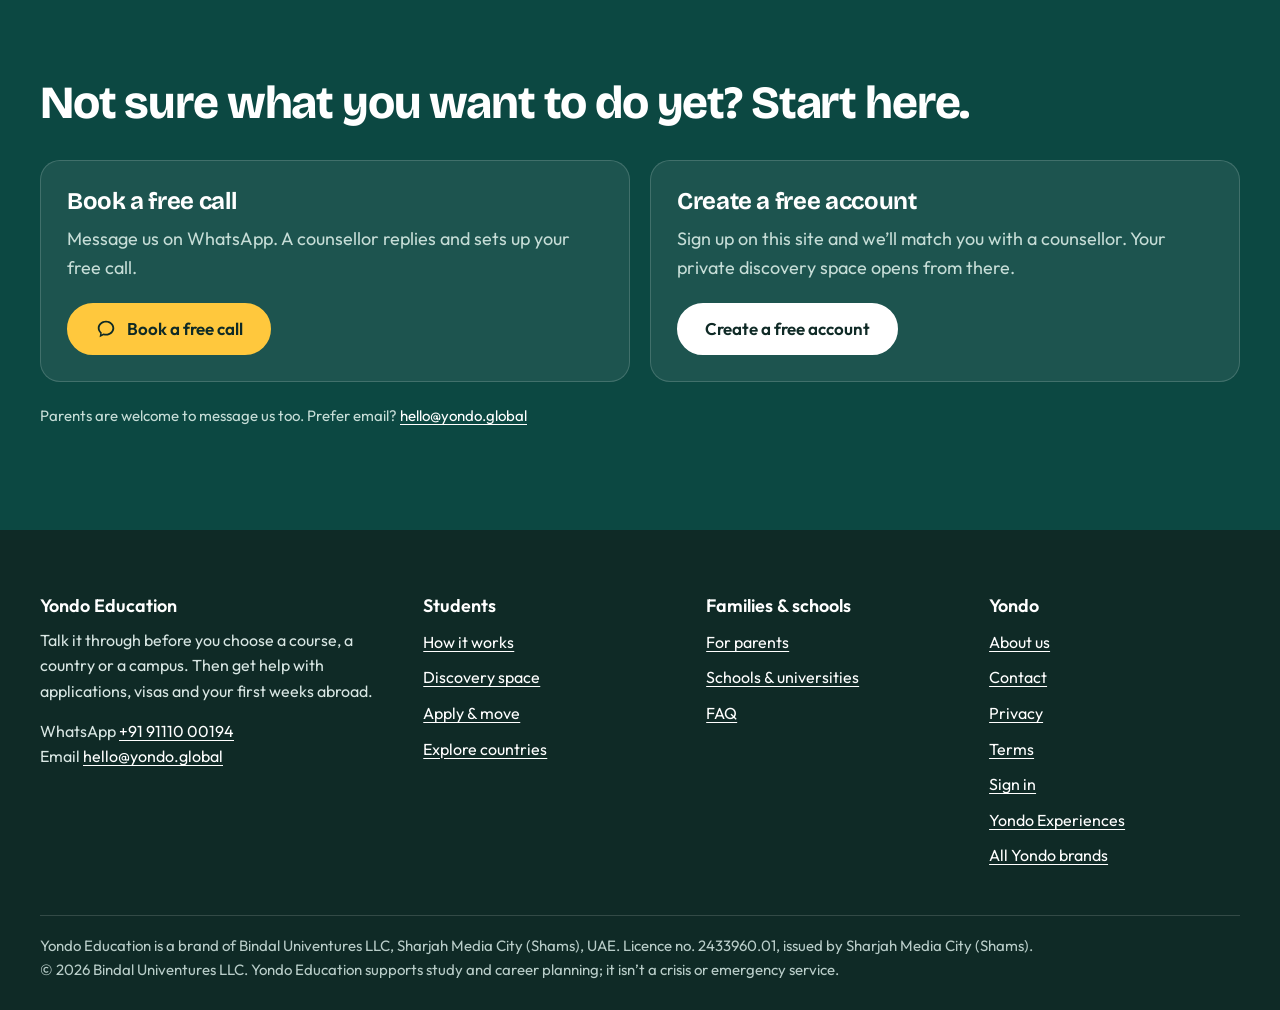
==== commit 1845dcb1: "Education home: career first, written for grade 11-12 students One message: know what you want to do" ====
--- a/index.html
+++ b/index.html
@@ -3,8 +3,8 @@
 <head>
 <meta charset="utf-8">
 <meta name="viewport" content="width=device-width, initial-scale=1">
-<title>Yondo Education | Career guidance and study-abroad counselling</title>
-<meta name="description" content="Career and study-abroad counselling for students in India and the UAE, from grade 9 to masters, and their parents: discover what suits you, choose where to study, apply, get your visa and settle in. The first conversation is free.">
+<title>Yondo Education | Career guidance before you choose a university</title>
+<meta name="description" content="For students in grade 11 and 12 in the UAE and India: work out what you want to do, then choose the course, university and country that fit, and apply. Parents included. The first call is free.">
 <meta http-equiv="Content-Security-Policy" content="default-src 'self'; img-src 'self' data: https://qutniscdrelryowbkpdl.supabase.co; style-src 'self' 'unsafe-inline'; font-src 'self'; script-src 'self'; connect-src 'none'; base-uri 'none'; form-action 'none'; object-src 'none'">
 <meta name="robots" content="index, follow, max-image-preview:large">
 <meta name="referrer" content="strict-origin-when-cross-origin">
@@ -16,22 +16,22 @@
 <meta property="og:type" content="website">
 <meta property="og:site_name" content="Yondo Education">
 <meta property="og:locale" content="en_GB">
-<meta property="og:title" content="Yondo Education | Career guidance and study-abroad counselling">
-<meta property="og:description" content="Career and study-abroad counselling for students in India and the UAE, from grade 9 to masters, and their parents: discover what suits you, choose where to study, apply, get your visa and settle in. The first conversation is free.">
+<meta property="og:title" content="Yondo Education | Career guidance before you choose a university">
+<meta property="og:description" content="For students in grade 11 and 12 in the UAE and India: work out what you want to do, then choose the course, university and country that fit, and apply. Parents included. The first call is free.">
 <meta property="og:url" content="https://education.yondo.global/">
 <meta property="og:image" content="https://education.yondo.global/assets/og.jpg">
 <meta property="og:image:width" content="1200">
 <meta property="og:image:height" content="630">
-<meta property="og:image:alt" content="A student looking out over a city at sunrise, beside the words: Career and study-abroad counselling for students and parents.">
+<meta property="og:image:alt" content="A student looking out over a city at sunrise, beside the words: Know what you want to do before you choose where to study.">
 <meta name="twitter:card" content="summary_large_image">
-<meta name="twitter:title" content="Yondo Education | Career guidance and study-abroad counselling">
-<meta name="twitter:description" content="Career and study-abroad counselling for students in India and the UAE, from grade 9 to masters, and their parents: discover what suits you, choose where to study, apply, get your visa and settle in. The first conversation is free.">
+<meta name="twitter:title" content="Yondo Education | Career guidance before you choose a university">
+<meta name="twitter:description" content="For students in grade 11 and 12 in the UAE and India: work out what you want to do, then choose the course, university and country that fit, and apply. Parents included. The first call is free.">
 <meta name="twitter:image" content="https://education.yondo.global/assets/og.jpg">
 <link rel="preload" href="/assets/outfit-latin-wght-normal.woff2" as="font" type="font/woff2" crossorigin>
 <link rel="preload" href="/assets/bricolage-latin-opsz.woff2" as="font" type="font/woff2" crossorigin>
-<link rel="stylesheet" href="/assets/edu.css">
+<link rel="stylesheet" href="/assets/edu.css?v=b74b45e709">
 <script src="/assets/nav.js" defer></script>
-<script type="application/ld+json">{"@context":"https://schema.org","@graph":[{"@type":"EducationalOrganization","@id":"https://education.yondo.global/#organization","name":"Yondo Education","alternateName":"Yondo","url":"https://education.yondo.global/","logo":{"@type":"ImageObject","url":"https://education.yondo.global/assets/mark-512.png","width":512,"height":512},"image":"https://education.yondo.global/assets/og.jpg","description":"Yondo Education is a career and study-abroad counselling service for students and their families. It starts with a free conversation, helps students discover what to study and where, and then supports university applications, visas and moving abroad. It is a brand of Bindal Univentures LLC, Sharjah Media City (Shams), UAE.","email":"hello@yondo.global","telephone":"+919111000194","contactPoint":[{"@type":"ContactPoint","contactType":"admissions","telephone":"+919111000194","email":"hello@yondo.global","availableLanguage":["English"],"url":"https://education.yondo.global/contact/"}],"founder":[{"@id":"https://education.yondo.global/about/#harrsh-agrawal"},{"@id":"https://education.yondo.global/about/#tushar-tayal"}],"parentOrganization":{"@type":"Organization","name":"Bindal Univentures LLC","identifier":"Licence no. 2433960.01 (Sharjah Media City (Shams))","address":{"@type":"PostalAddress","addressLocality":"Sharjah Media City (Shams)","addressRegion":"Sharjah","addressCountry":"AE"}},"knowsAbout":["Career counselling","Choosing a university course","Studying abroad","University applications","Student visas","Moving abroad for university"],"sameAs":["https://yondo.global/"]},{"@type":"WebSite","@id":"https://education.yondo.global/#website","url":"https://education.yondo.global/","name":"Yondo Education","publisher":{"@id":"https://education.yondo.global/#organization"},"inLanguage":"en"},{"@type":"WebPage","@id":"https://education.yondo.global/#webpage","url":"https://education.yondo.global/","name":"Yondo Education | Career guidance and study-abroad counselling","isPartOf":{"@id":"https://education.yondo.global/#website"},"about":{"@id":"https://education.yondo.global/#organization"},"inLanguage":"en"},{"@type":"Service","@id":"https://education.yondo.global/#discovery","name":"Career and study discovery counselling","serviceType":"Career counselling","provider":{"@id":"https://education.yondo.global/#organization"},"url":"https://education.yondo.global/how-it-works/","audience":{"@type":"EducationalAudience","educationalRole":"student"},"description":"A free first conversation, a private discovery space with short questions and small challenges, a family conversation, and a consultation that ends with a Future Map of directions worth testing.","offers":{"@type":"Offer","name":"Free first conversation","price":"0","priceCurrency":"AED","url":"https://education.yondo.global/contact/"}},{"@type":"Service","@id":"https://education.yondo.global/#apply-and-move","name":"University applications, visas and moving abroad","serviceType":"Study abroad counselling","provider":{"@id":"https://education.yondo.global/#organization"},"url":"https://education.yondo.global/apply-and-move/","description":"Comparing universities on fit and cost, applications and statements, visa steps, accommodation, flights, and the first two weeks abroad."},{"@type":"Person","@id":"https://education.yondo.global/about/#harrsh-agrawal","name":"Harrsh Agrawal","jobTitle":"Co-founder","image":"https://education.yondo.global/assets/team-harrsh-agrawal-800.jpg","worksFor":{"@id":"https://education.yondo.global/#organization"},"description":"Education entrepreneur and operator with experience across schools, coaching, student programmes and education ventures; studied in India, Singapore and Dubai."},{"@type":"Person","@id":"https://education.yondo.global/about/#tushar-tayal","name":"Tushar Tayal","jobTitle":"Co-founder","image":"https://education.yondo.global/assets/team-tushar-tayal-800.jpg","worksFor":{"@id":"https://education.yondo.global/#organization"},"alumniOf":{"@type":"CollegeOrUniversity","name":"SP Jain School of Global Management"},"description":"Entrepreneur, global mobility professional and youth leader; founder of Travelidea; valedictorian at SP Jain School of Global Management; All India Rank 1 in the CBSE AISSCE examination (2019)."}]}</script>
+<script type="application/ld+json">{"@context":"https://schema.org","@graph":[{"@type":"EducationalOrganization","@id":"https://education.yondo.global/#organization","name":"Yondo Education","alternateName":"Yondo","url":"https://education.yondo.global/","logo":{"@type":"ImageObject","url":"https://education.yondo.global/assets/mark-512.png","width":512,"height":512},"image":"https://education.yondo.global/assets/og.jpg","description":"Yondo Education is a career and study-abroad counselling service for students and their families. It starts with a free conversation, helps students discover what to study and where, and then supports university applications, visas and moving abroad. It is a brand of Bindal Univentures LLC, Sharjah Media City (Shams), UAE.","email":"hello@yondo.global","telephone":"+919111000194","contactPoint":[{"@type":"ContactPoint","contactType":"admissions","telephone":"+919111000194","email":"hello@yondo.global","availableLanguage":["English"],"url":"https://education.yondo.global/contact/"}],"founder":[{"@id":"https://education.yondo.global/about/#harrsh-agrawal"},{"@id":"https://education.yondo.global/about/#tushar-tayal"}],"parentOrganization":{"@type":"Organization","name":"Bindal Univentures LLC","identifier":"Licence no. 2433960.01 (Sharjah Media City (Shams))","address":{"@type":"PostalAddress","addressLocality":"Sharjah Media City (Shams)","addressRegion":"Sharjah","addressCountry":"AE"}},"knowsAbout":["Career counselling","Choosing a university course","Studying abroad","University applications","Student visas","Moving abroad for university"],"sameAs":["https://yondo.global/"]},{"@type":"WebSite","@id":"https://education.yondo.global/#website","url":"https://education.yondo.global/","name":"Yondo Education","publisher":{"@id":"https://education.yondo.global/#organization"},"inLanguage":"en"},{"@type":"WebPage","@id":"https://education.yondo.global/#webpage","url":"https://education.yondo.global/","name":"Yondo Education | Career guidance before you choose a university","isPartOf":{"@id":"https://education.yondo.global/#website"},"about":{"@id":"https://education.yondo.global/#organization"},"inLanguage":"en"},{"@type":"Service","@id":"https://education.yondo.global/#discovery","name":"Career and study discovery counselling","serviceType":"Career counselling","provider":{"@id":"https://education.yondo.global/#organization"},"url":"https://education.yondo.global/how-it-works/","audience":{"@type":"EducationalAudience","educationalRole":"student"},"description":"A free call, a private discovery space with short questions and small challenges, a family conversation, and a consultation that ends with a Future Map of directions worth testing.","offers":{"@type":"Offer","name":"Free first conversation","price":"0","priceCurrency":"AED","url":"https://education.yondo.global/contact/"}},{"@type":"Service","@id":"https://education.yondo.global/#apply-and-move","name":"University applications, visas and moving abroad","serviceType":"Study abroad counselling","provider":{"@id":"https://education.yondo.global/#organization"},"url":"https://education.yondo.global/apply-and-move/","description":"Comparing universities on fit and cost, applications and statements, visa steps, accommodation, flights, and the first two weeks abroad."},{"@type":"Person","@id":"https://education.yondo.global/about/#harrsh-agrawal","name":"Harrsh Agrawal","jobTitle":"Co-founder","image":"https://education.yondo.global/assets/team-harrsh-agrawal-800.jpg","worksFor":{"@id":"https://education.yondo.global/#organization"},"description":"Education entrepreneur and operator with experience across schools, coaching, student programmes and education ventures; studied in India, Singapore and Dubai."},{"@type":"Person","@id":"https://education.yondo.global/about/#tushar-tayal","name":"Tushar Tayal","jobTitle":"Co-founder","image":"https://education.yondo.global/assets/team-tushar-tayal-800.jpg","worksFor":{"@id":"https://education.yondo.global/#organization"},"alumniOf":{"@type":"CollegeOrUniversity","name":"SP Jain School of Global Management"},"description":"Entrepreneur, global mobility professional and youth leader; founder of Travelidea; valedictorian at SP Jain School of Global Management; All India Rank 1 in the CBSE AISSCE examination (2019)."}]}</script>
 <script src="/assets/v.js" data-site="education" defer></script>
 </head>
 <body>
@@ -44,66 +44,76 @@
         <p class="dd-foot">The first conversation is free. <a href="/contact/">Talk to us</a></p></div></details>
       <a class="top-link" href="/parents/">Parents</a><a class="top-link" href="/schools/">Schools</a><a class="top-link" href="/about/">About us</a><a class="top-link" href="/faq/">FAQ</a><a class="top-link" href="/contact/">Contact</a>
       <a class="signin" href="/portal/">Sign in</a>
-      <a class="btn go" href="https://wa.me/919111000194?text=Hi%20Yondo%20Education%21%20I%27d%20like%20a%20free%20first%20conversation.%0AI%27m%20a%3A%20student%20/%20parent%0AWhat%27s%20on%20my%20mind%3A%20"><svg viewBox="0 0 24 24" aria-hidden="true" focusable="false"><path fill="currentColor" d="M12 3C6.9 3 3 6.6 3 11c0 2.2 1 4.2 2.7 5.6L5 21l4.3-2.2c.9.2 1.8.3 2.7.3 5.1 0 9-3.6 9-8s-3.9-8.1-9-8.1zm0 14.3c-.8 0-1.6-.1-2.4-.3l-.5-.1-2 1 .3-2-.4-.3C5.7 14.5 5 12.8 5 11c0-3.3 3.1-6.1 7-6.1s7 2.8 7 6.1-3.1 6.3-7 6.3z"/></svg><span>Message us</span></a>
+      <a class="btn go" href="https://wa.me/919111000194?text=Hi%20Yondo%20Education%21%20I%27d%20like%20to%20book%20a%20free%20call.%0AI%27m%20a%3A%20student%20/%20parent%0AWhat%27s%20on%20my%20mind%3A%20"><svg viewBox="0 0 24 24" aria-hidden="true" focusable="false"><path fill="currentColor" d="M12 3C6.9 3 3 6.6 3 11c0 2.2 1 4.2 2.7 5.6L5 21l4.3-2.2c.9.2 1.8.3 2.7.3 5.1 0 9-3.6 9-8s-3.9-8.1-9-8.1zm0 14.3c-.8 0-1.6-.1-2.4-.3l-.5-.1-2 1 .3-2-.4-.3C5.7 14.5 5 12.8 5 11c0-3.3 3.1-6.1 7-6.1s7 2.8 7 6.1-3.1 6.3-7 6.3z"/></svg><span>Message us</span></a>
     </nav>
   </div>
 </header>
 <main id="main">
 
-<section class="hero3"><div class="wrap hero3-in">
-  <div class="hero3-text">
-    <h1>Find the career, course and country that fit you. <span>Then we help you get there.</span></h1>
-    <p class="lead">Career and study-abroad counselling for students in India and the UAE, from grade 9 to masters, and for their parents.</p>
-    <div class="actions"><a class="btn go" href="https://wa.me/919111000194?text=Hi%20Yondo%20Education%21%20I%27d%20like%20a%20free%20first%20conversation.%0AI%27m%20a%3A%20student%20/%20parent%0AWhat%27s%20on%20my%20mind%3A%20"><svg viewBox="0 0 24 24" aria-hidden="true" focusable="false"><path fill="currentColor" d="M12 3C6.9 3 3 6.6 3 11c0 2.2 1 4.2 2.7 5.6L5 21l4.3-2.2c.9.2 1.8.3 2.7.3 5.1 0 9-3.6 9-8s-3.9-8.1-9-8.1zm0 14.3c-.8 0-1.6-.1-2.4-.3l-.5-.1-2 1 .3-2-.4-.3C5.7 14.5 5 12.8 5 11c0-3.3 3.1-6.1 7-6.1s7 2.8 7 6.1-3.1 6.3-7 6.3z"/></svg><span>Book your free first conversation</span></a><a class="btn plain" href="/portal/#/join">Create a free account</a></div>
-    <p class="free"><span class="tick"><svg viewBox="0 0 20 20" aria-hidden="true" focusable="false"><path d="M4 10.5l4 4 8-9" fill="none" stroke="#12302c" stroke-width="2.6" stroke-linecap="round" stroke-linejoin="round"/></svg></span><span><strong>The first conversation is free.</strong> If you want more, we explain the fees in it, before you decide.</span></p>
+<section class="hero4"><div class="wrap hero4-in">
+  <div class="hero4-text">
+    <h1>Know what you want to do before you choose where to study.</h1>
+    <p class="lead">Career and university guidance for students in grade 11 and 12, in the UAE and India. First we help you work out what suits you. Then you choose the course, university and country that fit, and we help you apply.</p>
+    <div class="actions"><a class="btn go" href="https://wa.me/919111000194?text=Hi%20Yondo%20Education%21%20I%27d%20like%20to%20book%20a%20free%20call.%0AI%27m%20a%3A%20student%20/%20parent%0AWhat%27s%20on%20my%20mind%3A%20"><svg viewBox="0 0 24 24" aria-hidden="true" focusable="false"><path fill="currentColor" d="M12 3C6.9 3 3 6.6 3 11c0 2.2 1 4.2 2.7 5.6L5 21l4.3-2.2c.9.2 1.8.3 2.7.3 5.1 0 9-3.6 9-8s-3.9-8.1-9-8.1zm0 14.3c-.8 0-1.6-.1-2.4-.3l-.5-.1-2 1 .3-2-.4-.3C5.7 14.5 5 12.8 5 11c0-3.3 3.1-6.1 7-6.1s7 2.8 7 6.1-3.1 6.3-7 6.3z"/></svg><span>Book a free call</span></a><a class="btn plain" href="#sample">See an example Future Map</a></div>
+    <p class="free"><span class="tick"><svg viewBox="0 0 20 20" aria-hidden="true" focusable="false"><path d="M4 10.5l4 4 8-9" fill="none" stroke="#12302c" stroke-width="2.6" stroke-linecap="round" stroke-linejoin="round"/></svg></span><span><strong>The call is free.</strong> Every plan is built around you, so we explain fees on the call, before you decide anything.</span></p>
   </div>
-  <div class="hero3-photo"><img class="photo" src="/assets/photo-discover-900.webp" srcset="/assets/photo-discover-480.webp 480w, /assets/photo-discover-900.webp 900w" sizes="(max-width: 900px) 100vw, 440px" width="900" height="1125" alt="A student with a backpack looking out over a city at sunrise" loading="eager" decoding="async"></div>
-  <div class="hero3-strip"><ol class="strip" aria-label="What we help with, in order"><li><strong>Discover what suits you</strong><span>Strengths, interests and the careers that fit</span></li><li><strong>Choose where to study</strong><span>Courses, universities, countries and costs</span></li><li><strong>Apply</strong><span>Deadlines, documents and your statement</span></li><li><strong>Move and settle in</strong><span>Visa, housing, flights and your first weeks</span></li></ol></div>
+  <aside class="fd" aria-label="Who is behind Yondo Education">
+    <div class="fd-pics"><img src="/assets/team-harrsh-agrawal-480.jpg" width="480" height="600" alt="Harrsh Agrawal"><img src="/assets/team-tushar-tayal-480.jpg" width="480" height="600" alt="Tushar Tayal"></div>
+    <blockquote><p>“We know what it’s like to choose a course, a country and a campus with too little information and too much pressure. Yondo is the guidance we wish we’d had.”</p></blockquote>
+    <ul class="fd-names">
+      <li><strong>Harrsh Agrawal</strong><span>Co-founder. Studied in India, Singapore and Dubai.</span></li>
+      <li><strong>Tushar Tayal</strong><span>Co-founder. All India Rank 1 in CBSE class 12 (2019); valedictorian at SP Jain.</span></li>
+    </ul>
+    <a class="fd-more" href="/about/">Read our story</a>
+  </aside>
 </div></section>
 
-<section class="sec mint" aria-labelledby="what-h"><div class="wrap">
-  <div class="sec-top"><h2 id="what-h">What we do, from your first question to your first term.</h2>
-    <p class="lead">Start at any stage. Many students need some of this, not all of it.</p></div>
-  <ol class="route" aria-label="What we do, stage by stage"><li><div class="shot-tile"><img src="/assets/shot-journey-640.webp" srcset="/assets/shot-journey-390.webp 390w, /assets/shot-journey-640.webp 640w" sizes="(max-width: 900px) 46vw, 290px" width="640" height="1007" alt="The discovery space on a phone: a student’s journey page with the next stop, Your launchpad" loading="lazy" decoding="async"></div><div class="stage"><h3>Discover what suits you</h3><ul><li>Your private discovery space, one card at a time</li><li>Talk to people doing the work, and try it in small ways</li><li>Leave with a Future Map of directions worth testing</li></ul></div></li><li><img class="" src="/assets/photo-family-900.webp" srcset="/assets/photo-family-480.webp 480w, /assets/photo-family-900.webp 900w" sizes="(max-width: 900px) 46vw, 290px" width="900" height="1125" alt="A mother and her teenage son talking over papers at a table" loading="lazy" decoding="async"><div class="stage"><h3>Choose where to study</h3><ul><li>Universities compared on fit, not just rank</li><li>Tuition, living costs and scholarships side by side</li><li>A summary your family reviews together</li></ul></div></li><li><img class="" src="/assets/photo-airport-900.webp" srcset="/assets/photo-airport-480.webp 480w, /assets/photo-airport-900.webp 900w" sizes="(max-width: 900px) 46vw, 290px" width="900" height="1125" alt="A student with headphones watching planes from an airport window" loading="lazy" decoding="async"><div class="stage"><h3>Apply and get ready to go</h3><ul><li>One timeline with every deadline</li><li>Honest feedback on your statement</li><li>Visa steps, accommodation and flights</li></ul></div></li><li><img class="" src="/assets/photo-friends-900.webp" srcset="/assets/photo-friends-480.webp 480w, /assets/photo-friends-900.webp 900w" sizes="(max-width: 900px) 46vw, 290px" width="900" height="1125" alt="A group of students walking together through an old university town" loading="lazy" decoding="async"><div class="stage"><h3>Settle in</h3><ul><li>Your first two weeks, step by step</li><li>SIM, bank, doctor and university registration</li><li>Local safety information and contacts</li></ul></div></li></ol>
-  <h3 class="terr-h">Directions students explore with us</h3>
-  <ul class="terr"><li><strong>Technology + People</strong><span>UX research, edtech, product design</span></li><li><strong>Health + Impact</strong><span>Public health, biotech, global health policy</span></li><li><strong>Creative + Business</strong><span>Brand strategy, media, cultural ventures</span></li><li><strong>Finance + Global Markets</strong><span>Fintech, trade, impact investing</span></li><li><strong>Design + Sustainability</strong><span>Industrial design, urban futures, climate</span></li></ul>
-  <p class="countries">Universities in the UK and Ireland, the USA and Canada, Europe, Australia, Asia and Dubai.</p>
+<section class="sec mint" aria-labelledby="how-h"><div class="wrap">
+  <div class="sec-top"><h2 id="how-h">Career first. Then university.</h2>
+    <p class="lead">Three steps, at your pace. Your parents can be part of every one.</p></div>
+  <ol class="how3"><li><img class="photo" src="/assets/photo-family-900.webp" srcset="/assets/photo-family-480.webp 480w, /assets/photo-family-900.webp 900w" sizes="(max-width: 760px) 100vw, 380px" width="900" height="1125" alt="A mother and her teenage son talking over papers at a table" loading="lazy" decoding="async"><h3>A free call</h3><p>Tell us where you are and what’s on your mind. We answer your questions and suggest what would help. No cost, no commitment.</p></li><li><img class="photo" src="/assets/photo-discover-900.webp" srcset="/assets/photo-discover-480.webp 480w, /assets/photo-discover-900.webp 900w" sizes="(max-width: 760px) 100vw, 380px" width="900" height="1125" alt="A student with a backpack looking out over a city at sunrise" loading="lazy" decoding="async"><h3>Find your direction</h3><p>In your private discovery space you collect clues about yourself, one card at a time. You talk to people doing the work and try it in small ways. Then your counsellor turns it all into your Future Map with you.</p></li><li><img class="photo" src="/assets/photo-airport-900.webp" srcset="/assets/photo-airport-480.webp 480w, /assets/photo-airport-900.webp 900w" sizes="(max-width: 760px) 100vw, 380px" width="900" height="1125" alt="A student with headphones watching planes from an airport window" loading="lazy" decoding="async"><h3>Choose and apply</h3><p>Now you pick the courses, universities and countries that fit that direction. We help with your statement and every deadline and, if you’re moving abroad, the visa, housing and your first weeks.</p></li></ol>
   <p class="next-ch"><span class="soon">Coming soon</span> After university: starting work, with Yondo Careers.</p>
 </div></section>
 
-<section class="sec plain" aria-labelledby="who-h"><div class="wrap">
-  <h2 id="who-h">Who we help</h2>
-  <ul class="stages"><li><h3>Grade 9 or 10</h3><p>Explore what you enjoy and which careers exist, before subject and stream choices narrow things down.</p><a href="/how-it-works/">How discovery works</a></li><li><h3>Grade 11 or 12</h3><p>Decide on a course and a country, build your shortlist and apply on time.</p><a href="/apply-and-move/">How we help you apply</a></li><li><h3>Gap year</h3><p>Use the year to test a direction for real, then apply with a clearer story.</p><a href="/how-it-works/">How it works</a></li><li><h3>Masters or a transfer</h3><p>Choose a course with the career in mind, then apply, get your visa and move.</p><a href="/apply-and-move/">Applications and moving</a></li><li class="par"><h3>Parents</h3><p>You’re heard separately, under-18s need your permission first, and fees are explained before anything is decided.</p><a href="/parents/">How we work with parents</a></li></ul>
+<section class="sec deep" id="sample" aria-labelledby="sample-h"><div class="wrap sample-in">
+  <div class="sample-text">
+    <h2 id="sample-h">What you leave with: your Future Map.</h2>
+    <p class="lead">A few directions that suit you, what you tried to test them, and the courses they lead to. Your university choices start from here.</p>
+    <p>You build it in your private discovery space, a few minutes at a time, and finish it with your counsellor.</p>
+    <div class="actions"><a class="btn light" href="/portal/#/join">Create a free account</a></div>
+    <p class="small sample-note">Your discovery space opens once you’re matched with a counsellor.</p>
+  </div>
+  <article class="fmap" aria-labelledby="fmap-h">
+      <p class="fmap-stamp" aria-hidden="true">Example</p>
+      <header><h3 id="fmap-h">Future Map</h3><p>An example student in grade 11, simplified</p></header>
+      <h4>What your clues say</h4>
+      <ul class="fmap-clues"><li>You light up explaining things to people</li><li>You trust evidence over opinions</li><li>You want to work across countries</li></ul>
+      <h4>Directions worth testing</h4>
+      <ol class="fmap-dirs">
+        <li><strong>Technology + People</strong><span>UX research, product research</span><em>Try: a short UX project, and a talk with a researcher</em></li>
+        <li><strong>Health + Impact</strong><span>Public health, health policy</span><em>Try: an online module, and a talk with someone at a health charity</em></li>
+        <li><strong>Creative + Business</strong><span>Brand strategy, media</span><em>Try: a week of job shadowing</em></li>
+      </ol>
+      <div class="fmap-next"><div><h4>Courses to look at</h4><p>Psychology, Cognitive Science, Human–Computer Interaction</p></div>
+        <div><h4>Next step</h4><p>Build a university shortlist with your counsellor</p></div></div>
+    </article>
 </div></section>
 
-<section class="sec deep" aria-labelledby="why-h"><div class="wrap">
-  <h2 id="why-h">Why families choose Yondo</h2>
-  <ul class="diffs"><li><h3>Universities don’t pay us.</h3><p>Many free study-abroad services earn a commission from the universities they recommend. We take none, so our advice is only about what fits you.</p></li><li><h3>Discovery comes before applications.</h3><p>We help you work out what you want first, so the university list is built around you.</p></li><li><h3>Parents are part of it.</h3><p>We talk with parents separately, so their hopes, worries and limits shape the plan too.</p></li><li><h3>We stay until you’ve settled.</h3><p>Visa, flights, accommodation and your first weeks abroad, not just the offer letter.</p></li></ul>
-</div></section>
-
-<section class="sec mint" aria-labelledby="asked-h"><div class="wrap">
-  <h2 id="asked-h">Questions families ask us first</h2>
-  <div class="asked"><div><h3>Students ask</h3><dl class="qa"><div><dt>What should I even study?</dt><dd>We start with what you enjoy and how you learn, not just your marks, then test a few directions for real.</dd></div><div><dt>Which country is right for me?</dt><dd>It depends on the course, costs, visa rules and where you’d enjoy living. We compare them side by side.</dd></div><div><dt>What if I choose wrong?</dt><dd>That’s why you try things first: conversations and small projects come before years and fees.</dd></div></dl></div><div><h3>Parents ask</h3><dl class="qa p"><div><dt>Is it worth the investment?</dt><dd>We set tuition, living costs and scholarships against where graduates actually go, so you can judge it properly.</dd></div><div><dt>Is it safe?</dt><dd>Accommodation compared safely, an arrival plan, and local safety information and contacts for the first weeks.</dd></div><div><dt>What does it cost?</dt><dd>The first conversation is free. Fees for the programme and for application support are explained in it, before you decide anything.</dd></div></dl></div></div>
-  <p class="more-q"><a href="/faq/">More questions and answers</a></p>
-</div></section>
-
-<section class="sec plain"><div class="wrap founders">
-  <div><h2>Built by two people who made these choices themselves</h2>
-    <p class="lead intro">They studied and built their lives across India, Singapore and Dubai, and started Yondo to give students the guidance they wish they’d had.</p>
-    <p style="margin-top:20px"><a href="/about/">Read our story</a></p>
-    <p class="small" style="margin-top:20px">Yondo Education is a brand of Bindal Univentures LLC, licensed in Sharjah Media City (Shams), UAE (licence no. 2433960.01).</p></div>
-  <ul class="founder-list">
-    <li><img src="/assets/team-harrsh-agrawal-480.jpg" width="480" height="600" alt="Harrsh Agrawal" loading="lazy"><div><h3>Harrsh Agrawal</h3><p>Co-founder. Education entrepreneur across schools, coaching and student programmes; studied in India, Singapore and Dubai.</p></div></li>
-    <li><img src="/assets/team-tushar-tayal-480.jpg" width="480" height="600" alt="Tushar Tayal" loading="lazy"><div><h3>Tushar Tayal</h3><p>Co-founder. Global mobility professional and founder of Travelidea; valedictorian at SP Jain School of Global Management.</p></div></li>
-  </ul>
+<section class="sec plain" aria-labelledby="trust-h"><div class="wrap">
+  <h2 id="trust-h">Why students and parents trust Yondo</h2>
+  <ul class="trust"><li><h3>Universities don’t pay us.</h3><p>Many free study-abroad services earn a commission from the universities they recommend. We take none, so our advice is only about what fits you.</p></li><li><h3>Your parents are part of it.</h3><p>We talk with them separately, so their hopes and worries shape the plan too. If you’re under 18, we ask their permission first.</p>
+<a href="/parents/">How we work with parents</a></li><li><h3>We stay until you’ve settled.</h3><p>Applications, visa, flights, housing and your first weeks abroad, not just the offer letter.</p>
+<a href="/apply-and-move/">Applying and moving</a></li></ul>
+  <p class="countries">We guide applications to universities in the UK and Ireland, the USA and Canada, Europe, Australia, Asia and Dubai.</p>
+  <p class="also">Not in grade 11 or 12? We also help students in grade 9 and 10, on a gap year, or planning a masters or a transfer. <a href="/how-it-works/">See how it works</a></p>
 </div></section>
 <section class="close" aria-labelledby="close-h"><div class="wrap">
-  <h2 id="close-h">Start free, your way.</h2>
+  <h2 id="close-h">Not sure what you want to do yet? Start here.</h2>
   <div class="ways">
-    <div class="way"><h3>Chat on WhatsApp</h3><p>Ask anything. A counsellor replies and sets up your free first conversation.</p><a class="btn go" href="https://wa.me/919111000194?text=Hi%20Yondo%20Education%21%20I%27d%20like%20a%20free%20first%20conversation.%0AI%27m%20a%3A%20student%20/%20parent%0AWhat%27s%20on%20my%20mind%3A%20"><svg viewBox="0 0 24 24" aria-hidden="true" focusable="false"><path fill="currentColor" d="M12 3C6.9 3 3 6.6 3 11c0 2.2 1 4.2 2.7 5.6L5 21l4.3-2.2c.9.2 1.8.3 2.7.3 5.1 0 9-3.6 9-8s-3.9-8.1-9-8.1zm0 14.3c-.8 0-1.6-.1-2.4-.3l-.5-.1-2 1 .3-2-.4-.3C5.7 14.5 5 12.8 5 11c0-3.3 3.1-6.1 7-6.1s7 2.8 7 6.1-3.1 6.3-7 6.3z"/></svg><span>Chat on WhatsApp</span></a></div>
+    <div class="way"><h3>Book a free call</h3><p>Message us on WhatsApp. A counsellor replies and sets up your free call.</p><a class="btn go" href="https://wa.me/919111000194?text=Hi%20Yondo%20Education%21%20I%27d%20like%20to%20book%20a%20free%20call.%0AI%27m%20a%3A%20student%20/%20parent%0AWhat%27s%20on%20my%20mind%3A%20"><svg viewBox="0 0 24 24" aria-hidden="true" focusable="false"><path fill="currentColor" d="M12 3C6.9 3 3 6.6 3 11c0 2.2 1 4.2 2.7 5.6L5 21l4.3-2.2c.9.2 1.8.3 2.7.3 5.1 0 9-3.6 9-8s-3.9-8.1-9-8.1zm0 14.3c-.8 0-1.6-.1-2.4-.3l-.5-.1-2 1 .3-2-.4-.3C5.7 14.5 5 12.8 5 11c0-3.3 3.1-6.1 7-6.1s7 2.8 7 6.1-3.1 6.3-7 6.3z"/></svg><span>Book a free call</span></a></div>
     <div class="way"><h3>Create a free account</h3><p>Sign up on this site and we’ll match you with a counsellor. Your private discovery space opens from there.</p><a class="btn light" href="/portal/#/join">Create a free account</a></div>
   </div>
-  <p class="close-note">Parents are welcome to message us too. Prefer email? <a href="mailto:hello@yondo.global?subject=A%20free%20first%20conversation">hello@yondo.global</a></p>
+  <p class="close-note">Parents are welcome to message us too. Prefer email? <a href="mailto:hello@yondo.global?subject=A%20free%20call">hello@yondo.global</a></p>
 </div></section>
 </main>
 <footer class="foot">
@@ -112,7 +122,7 @@
       <div>
         <h2>Yondo Education</h2>
         <p style="font-size:16px">Talk it through before you choose a course, a country or a campus. Then get help with applications, visas and your first weeks abroad.</p>
-        <p style="font-size:16px;margin-top:14px">WhatsApp <a href="https://wa.me/919111000194?text=Hi%20Yondo%20Education%21%20I%27d%20like%20a%20free%20first%20conversation.%0AI%27m%20a%3A%20student%20/%20parent%0AWhat%27s%20on%20my%20mind%3A%20">+91 91110 00194</a><br>Email <a href="mailto:hello@yondo.global">hello@yondo.global</a></p>
+        <p style="font-size:16px;margin-top:14px">WhatsApp <a href="https://wa.me/919111000194?text=Hi%20Yondo%20Education%21%20I%27d%20like%20to%20book%20a%20free%20call.%0AI%27m%20a%3A%20student%20/%20parent%0AWhat%27s%20on%20my%20mind%3A%20">+91 91110 00194</a><br>Email <a href="mailto:hello@yondo.global">hello@yondo.global</a></p>
       </div>
       <div><h2>Students</h2><ul><li><a href="/how-it-works/">How it works</a></li><li><a href="/discovery-space/">Discovery space</a></li><li><a href="/apply-and-move/">Apply &amp; move</a></li><li><a href="/explore/">Explore countries</a></li></ul></div>
       <div><h2>Families &amp; schools</h2><ul><li><a href="/parents/">For parents</a></li><li><a href="/schools/">Schools &amp; universities</a></li><li><a href="/faq/">FAQ</a></li></ul></div>
@@ -125,11 +135,11 @@
   <a class="tab" aria-current="page" href="/"><svg viewBox="0 0 24 24" aria-hidden="true" focusable="false"><path d="M3.5 11 12 4l8.5 7"/><path d="M5.5 9.8V20h4.8v-5.6h3.4V20h4.8V9.8"/></svg><span>Home</span></a>
   <a class="tab" href="/how-it-works/"><svg viewBox="0 0 24 24" aria-hidden="true" focusable="false"><circle cx="6" cy="18" r="2.4"/><circle cx="18" cy="6" r="2.4"/><path d="M8.4 18h6.1a3 3 0 0 0 0-6H9.5a3 3 0 0 1 0-6h6.1"/></svg><span>How it works</span></a>
   <a class="tab" href="/parents/"><svg viewBox="0 0 24 24" aria-hidden="true" focusable="false"><circle cx="9" cy="8" r="3.1"/><path d="M3.2 20c.6-3.6 2.9-5.6 5.8-5.6s5.2 2 5.8 5.6"/><circle cx="17.2" cy="9.4" r="2.4"/><path d="M15.6 14.4c2.7-.4 4.7 1.2 5.3 4.6"/></svg><span>Parents</span></a>
-  <a class="tab tab-chat" href="https://wa.me/919111000194?text=Hi%20Yondo%20Education%21%20I%27d%20like%20a%20free%20first%20conversation.%0AI%27m%20a%3A%20student%20/%20parent%0AWhat%27s%20on%20my%20mind%3A%20"><svg viewBox="0 0 24 24" aria-hidden="true" focusable="false"><path fill="currentColor" d="M12 3C6.9 3 3 6.6 3 11c0 2.2 1 4.2 2.7 5.6L5 21l4.3-2.2c.9.2 1.8.3 2.7.3 5.1 0 9-3.6 9-8s-3.9-8.1-9-8.1zm0 14.3c-.8 0-1.6-.1-2.4-.3l-.5-.1-2 1 .3-2-.4-.3C5.7 14.5 5 12.8 5 11c0-3.3 3.1-6.1 7-6.1s7 2.8 7 6.1-3.1 6.3-7 6.3z"/></svg><span>Chat</span></a>
+  <a class="tab tab-chat" href="https://wa.me/919111000194?text=Hi%20Yondo%20Education%21%20I%27d%20like%20to%20book%20a%20free%20call.%0AI%27m%20a%3A%20student%20/%20parent%0AWhat%27s%20on%20my%20mind%3A%20"><svg viewBox="0 0 24 24" aria-hidden="true" focusable="false"><path fill="currentColor" d="M12 3C6.9 3 3 6.6 3 11c0 2.2 1 4.2 2.7 5.6L5 21l4.3-2.2c.9.2 1.8.3 2.7.3 5.1 0 9-3.6 9-8s-3.9-8.1-9-8.1zm0 14.3c-.8 0-1.6-.1-2.4-.3l-.5-.1-2 1 .3-2-.4-.3C5.7 14.5 5 12.8 5 11c0-3.3 3.1-6.1 7-6.1s7 2.8 7 6.1-3.1 6.3-7 6.3z"/></svg><span>Chat</span></a>
   <details class="more"><summary class="tab"><svg viewBox="0 0 24 24" aria-hidden="true" focusable="false"><circle cx="5" cy="12" r="1.9" fill="currentColor" stroke="none"/><circle cx="12" cy="12" r="1.9" fill="currentColor" stroke="none"/><circle cx="19" cy="12" r="1.9" fill="currentColor" stroke="none"/></svg><span>More</span></summary>
     <div class="sheet"><div class="sheet-in">
       <p class="sheet-title">All pages</p>
-      <div class="sh-actions"><a class="btn go" href="https://wa.me/919111000194?text=Hi%20Yondo%20Education%21%20I%27d%20like%20a%20free%20first%20conversation.%0AI%27m%20a%3A%20student%20/%20parent%0AWhat%27s%20on%20my%20mind%3A%20"><svg viewBox="0 0 24 24" aria-hidden="true" focusable="false"><path fill="currentColor" d="M12 3C6.9 3 3 6.6 3 11c0 2.2 1 4.2 2.7 5.6L5 21l4.3-2.2c.9.2 1.8.3 2.7.3 5.1 0 9-3.6 9-8s-3.9-8.1-9-8.1zm0 14.3c-.8 0-1.6-.1-2.4-.3l-.5-.1-2 1 .3-2-.4-.3C5.7 14.5 5 12.8 5 11c0-3.3 3.1-6.1 7-6.1s7 2.8 7 6.1-3.1 6.3-7 6.3z"/></svg><span>Message us</span></a><a class="btn plain" href="/portal/">Sign in</a></div><div class="sh-group"><p class="sh-h">For students</p><a href="/how-it-works/"><strong>How it works</strong><span>Every step, from your first message to your first week abroad</span></a><a href="/discovery-space/"><strong>Discovery space</strong><span>Your private space: short questions, one card at a time</span></a><a href="/apply-and-move/"><strong>Apply &amp; move</strong><span>Applications, visas, flights and settling in</span></a><a href="/explore/"><strong>Explore countries</strong><span>What each place is really like to learn and live in</span></a></div><div class="sh-group"><p class="sh-h">For families and schools</p><a href="/parents/"><strong>For parents</strong><span>How families are part of it</span></a><a href="/schools/"><strong>Schools &amp; universities</strong><span>Programmes and partnerships</span></a><a href="/faq/"><strong>FAQ</strong><span>Questions, answered</span></a></div><div class="sh-group"><p class="sh-h">Yondo Education</p><a href="/about/"><strong>About us</strong><span>The people behind Yondo</span></a><a href="/contact/"><strong>Contact</strong><span>WhatsApp and email</span></a></div>
+      <div class="sh-actions"><a class="btn go" href="https://wa.me/919111000194?text=Hi%20Yondo%20Education%21%20I%27d%20like%20to%20book%20a%20free%20call.%0AI%27m%20a%3A%20student%20/%20parent%0AWhat%27s%20on%20my%20mind%3A%20"><svg viewBox="0 0 24 24" aria-hidden="true" focusable="false"><path fill="currentColor" d="M12 3C6.9 3 3 6.6 3 11c0 2.2 1 4.2 2.7 5.6L5 21l4.3-2.2c.9.2 1.8.3 2.7.3 5.1 0 9-3.6 9-8s-3.9-8.1-9-8.1zm0 14.3c-.8 0-1.6-.1-2.4-.3l-.5-.1-2 1 .3-2-.4-.3C5.7 14.5 5 12.8 5 11c0-3.3 3.1-6.1 7-6.1s7 2.8 7 6.1-3.1 6.3-7 6.3z"/></svg><span>Message us</span></a><a class="btn plain" href="/portal/">Sign in</a></div><div class="sh-group"><p class="sh-h">For students</p><a href="/how-it-works/"><strong>How it works</strong><span>Every step, from your first message to your first week abroad</span></a><a href="/discovery-space/"><strong>Discovery space</strong><span>Your private space: short questions, one card at a time</span></a><a href="/apply-and-move/"><strong>Apply &amp; move</strong><span>Applications, visas, flights and settling in</span></a><a href="/explore/"><strong>Explore countries</strong><span>What each place is really like to learn and live in</span></a></div><div class="sh-group"><p class="sh-h">For families and schools</p><a href="/parents/"><strong>For parents</strong><span>How families are part of it</span></a><a href="/schools/"><strong>Schools &amp; universities</strong><span>Programmes and partnerships</span></a><a href="/faq/"><strong>FAQ</strong><span>Questions, answered</span></a></div><div class="sh-group"><p class="sh-h">Yondo Education</p><a href="/about/"><strong>About us</strong><span>The people behind Yondo</span></a><a href="/contact/"><strong>Contact</strong><span>WhatsApp and email</span></a></div>
       <p class="sh-note">The first conversation is free.</p>
     </div></div></details>
 </nav>
--- a/assets/edu.css
+++ b/assets/edu.css
@@ -414,50 +414,70 @@
 .close-note a { color: #fff; }
 @media (max-width: 760px) { .ways { grid-template-columns: 1fr; } .way { padding: 22px; } }
 
-/* hero: the service in one line, the whole offer in the first screen */
-.hero3 { padding: clamp(28px, 4vw, 56px) 0 clamp(40px, 5vw, 64px); }
-.hero3-in { display: grid; grid-template-columns: minmax(0, 1.25fr) minmax(0, .75fr); grid-template-areas: "text photo" "strip strip"; gap: 32px clamp(32px, 5vw, 72px); }
-.hero3-text { grid-area: text; align-self: center; }
-.hero3 h1 { font-size: clamp(36px, 4.3vw, 58px); line-height: 1.02; max-width: 19ch; }
-.hero3 h1 span { display: block; color: var(--teal); margin-top: .12em; }
-.hero3 .lead { margin-top: 22px; max-width: 30em; }
-.hero3 .actions { margin-top: 28px; }
-.hero3-photo { grid-area: photo; }
-.hero3-photo .photo { height: 100%; max-height: 500px; aspect-ratio: auto; min-height: 320px; border-radius: 28px; object-position: 40% 35%; }
-.hero3-strip { grid-area: strip; }
-.strip { list-style: none; margin: 0; padding: 22px clamp(18px, 2.4vw, 30px); display: grid; grid-template-columns: repeat(4, minmax(0, 1fr)); gap: 18px 28px; counter-reset: st;
-  background: var(--mist); border-radius: 22px; }
-.strip > li { counter-increment: st; position: relative; display: grid; grid-template-columns: 36px minmax(0, 1fr); column-gap: 12px; align-items: start; }
-.strip > li::before { content: counter(st); grid-row: span 2; display: grid; place-items: center; width: 36px; height: 36px; border-radius: 50%; background: var(--hi); color: var(--ink); font: 700 17px/1 var(--display); position: relative; z-index: 1; }
-.strip > li:not(:last-child)::after { content: ""; position: absolute; top: 17px; left: 48px; right: -22px; border-top: 2px dotted var(--hi-deep); opacity: .6; z-index: 0; }
-.strip strong { font: 700 18px/1.25 var(--display); letter-spacing: -0.01em; padding: 7px 10px 0 0; position: relative; z-index: 1; background: var(--mist); justify-self: start; }
-.strip span { font-size: var(--fs-small); line-height: 1.4; color: var(--ink-soft); margin-top: 3px; }
-@media (max-width: 1000px) { .strip { grid-template-columns: repeat(2, minmax(0, 1fr)); } .strip > li:nth-child(2)::after { display: none; } }
-@media (max-width: 900px) {
-  .hero3-in { grid-template-columns: 1fr; grid-template-areas: "text" "strip" "photo"; gap: 24px; }
-  .hero3-photo .photo { height: auto; aspect-ratio: 16 / 10; min-height: 0; }
-}
-@media (max-width: 560px) {
-  .strip { grid-template-columns: 1fr; gap: 14px; padding: 18px; }
-  .strip > li:not(:last-child)::after, .strip > li:nth-child(2)::after { display: block; top: 40px; bottom: -14px; left: 17px; right: auto; border-top: 0; border-left: 2px dotted var(--hi-deep); }
-  .strip strong { padding-top: 0; font-size: 17px; }
-}
-/* who we help: find your stage */
-.stages { list-style: none; padding: 0; margin: 36px 0 0; display: grid; grid-template-columns: repeat(5, minmax(0, 1fr)); gap: 14px; }
-.stages > li { display: flex; flex-direction: column; gap: 10px; padding: 22px 20px; border-radius: 18px; background: var(--mist); }
-.stages > li.par { background: var(--sand); }
-.stages h3 { font: 700 22px/1.15 var(--display); letter-spacing: -0.015em; }
-.stages p { color: var(--ink-soft); font-size: 16px; line-height: 1.5; flex: 1; }
-.stages a { font-weight: 600; color: var(--ink); font-size: 16px; }
-@media (max-width: 1100px) { .stages { grid-template-columns: repeat(3, minmax(0, 1fr)); } }
-@media (max-width: 760px) { .stages { grid-template-columns: repeat(2, minmax(0, 1fr)); } }
-@media (max-width: 520px) { .stages { grid-template-columns: 1fr; } }
-/* questions families ask, answered */
-.asked { display: grid; grid-template-columns: repeat(2, minmax(0, 1fr)); gap: 32px clamp(28px, 5vw, 64px); margin-top: 36px; }
-.asked > div > h3 { font-size: var(--fs-small); font-weight: 600; color: var(--ink-soft); margin-bottom: 14px; }
-.qa { margin: 0; display: grid; gap: 18px; }
-.qa dt { display: inline-block; background: #fff; border-radius: 20px 20px 20px 6px; padding: 10px 16px; font-size: 19px; line-height: 1.35; font-weight: 600; box-shadow: 0 1px 0 rgba(15,42,38,.06); }
-.qa.p dt { background: var(--sand); border-radius: 20px 20px 6px 20px; }
-.qa dd { margin: 8px 0 0 16px; color: var(--ink-soft); max-width: 40em; }
-.more-q { margin-top: 32px; font-weight: 600; }
-@media (max-width: 760px) { .asked { grid-template-columns: 1fr; } .qa dt { font-size: 17px; } }
+/* hero: career first, written for grade 11-12 students, with the founders beside it */
+.hero4 { padding: clamp(32px, 5vw, 72px) 0 clamp(48px, 6vw, 88px); }
+.hero4-in { display: grid; grid-template-columns: minmax(0, 1.2fr) minmax(0, .8fr); gap: 40px clamp(32px, 6vw, 88px); align-items: center; }
+.hero4 h1 { font-size: clamp(38px, 4.7vw, 64px); line-height: 1.02; max-width: 17ch; }
+.hero4 .lead { margin-top: 24px; max-width: 32em; }
+.hero4 .actions { margin-top: 30px; }
+.fd { background: var(--sand); border-radius: 26px; padding: clamp(22px, 2.6vw, 32px); }
+.fd-pics { display: flex; gap: 10px; }
+.fd-pics img { width: 104px; height: 130px; object-fit: cover; border-radius: 16px; }
+.fd blockquote { margin: 18px 0 0; }
+.fd blockquote p { font: 600 clamp(19px, 1.6vw, 22px)/1.38 var(--display); letter-spacing: -0.01em; color: var(--ink); }
+.fd-names { list-style: none; padding: 0; margin: 18px 0 0; display: grid; gap: 10px; }
+.fd-names li { display: grid; gap: 2px; }
+.fd-names strong { font: 700 16px/1.3 var(--display); }
+.fd-names span { font-size: var(--fs-small); line-height: 1.45; color: var(--ink-soft); }
+.fd-more { display: inline-block; margin-top: 16px; font-weight: 600; color: var(--ink); }
+@media (max-width: 900px) { .hero4-in { grid-template-columns: 1fr; } .fd { max-width: 560px; } }
+
+/* how it works: three steps with photos */
+.how3 { list-style: none; padding: 0; margin: clamp(36px, 4vw, 52px) 0 0; display: grid; grid-template-columns: repeat(3, minmax(0, 1fr)); gap: 32px clamp(20px, 3vw, 40px); counter-reset: h3c; }
+.how3 > li { counter-increment: h3c; }
+.how3 .photo { width: 100%; height: auto; aspect-ratio: 4 / 3; object-fit: cover; border-radius: 20px; display: block; }
+.how3 h3 { display: flex; align-items: center; gap: 12px; margin-top: 20px; font: 700 22px/1.2 var(--display); letter-spacing: -0.015em; }
+.how3 h3::before { content: counter(h3c); flex: none; display: grid; place-items: center; width: 34px; height: 34px; border-radius: 50%; background: var(--hi); color: var(--ink); font: 700 17px/1 var(--display); }
+.how3 p { margin-top: 10px; color: var(--ink-soft); }
+.how3 + .next-ch { margin-top: 36px; }
+@media (max-width: 860px) { .how3 { grid-template-columns: 1fr; gap: 36px; } .how3 .photo { aspect-ratio: 16 / 10; } .how3 > li { max-width: 560px; } }
+
+/* what you leave with: an example Future Map */
+.sample-in { display: grid; grid-template-columns: minmax(0, .9fr) minmax(0, 1.1fr); gap: 40px clamp(32px, 6vw, 88px); align-items: center; }
+.sample-text .lead { margin-top: 20px; }
+.sample-text .lead + p { margin-top: 14px; color: var(--on-deep); }
+.sample-text .actions { margin-top: 28px; }
+.sec.deep .btn.light { color: var(--ink); }
+.sec.deep .btn.light:hover { color: #fff; }
+.sec.deep .sample-note { margin-top: 12px; color: var(--on-deep); }
+.fmap { position: relative; background: #fff; color: var(--ink); border-radius: 22px; padding: clamp(22px, 3vw, 34px); box-shadow: 0 18px 40px rgba(4, 30, 27, .35); transform: rotate(-1.2deg); }
+.sec.deep .fmap h3, .sec.deep .fmap h4 { color: var(--ink); }
+.fmap-stamp { position: absolute; top: 20px; right: 20px; transform: rotate(9deg); border: 2px solid var(--teal); color: var(--teal); border-radius: 8px; padding: 3px 10px; font: 700 15px/1.2 var(--display); letter-spacing: .03em; }
+.fmap header h3 { font: 700 30px/1.1 var(--display); letter-spacing: -0.02em; }
+.fmap header p { margin-top: 4px; font-size: var(--fs-small); color: var(--ink-soft); }
+.fmap h4 { margin: 22px 0 10px; font-size: 15px; font-weight: 700; }
+.sec.deep .fmap h4 { color: var(--teal); }
+.fmap-clues { list-style: none; padding: 0; margin: 0; display: flex; flex-wrap: wrap; gap: 8px; }
+.fmap-clues li { background: var(--mist); border-radius: 999px; padding: 6px 13px; font-size: 15px; line-height: 1.35; }
+.fmap-dirs { list-style: none; padding: 0; margin: 0; display: grid; gap: 14px; counter-reset: fd; }
+.fmap-dirs li { counter-increment: fd; position: relative; display: grid; grid-template-columns: 30px minmax(0, 1fr); column-gap: 12px; }
+.fmap-dirs li::before { content: counter(fd); grid-row: span 3; width: 30px; height: 30px; border-radius: 50%; display: grid; place-items: center; background: var(--hi); font: 700 15px/1 var(--display); position: relative; z-index: 1; }
+.fmap-dirs li:not(:last-child)::after { content: ""; position: absolute; left: 14px; top: 32px; bottom: -14px; border-left: 2px dotted var(--hi-deep); }
+.fmap-dirs strong { font: 700 17px/1.3 var(--display); padding-top: 4px; }
+.fmap-dirs span { font-size: 15px; color: var(--ink-soft); }
+.fmap-dirs em { font-style: normal; font-size: 15px; color: var(--teal); margin-top: 2px; }
+.fmap-next { display: grid; grid-template-columns: repeat(2, minmax(0, 1fr)); gap: 16px 24px; margin-top: 22px; padding-top: 4px; border-top: 1px dashed #b9cfc9; }
+.fmap-next h4 { margin-top: 16px; }
+.fmap-next p { font-size: 15px; line-height: 1.45; }
+@media (max-width: 900px) { .sample-in { grid-template-columns: 1fr; } .fmap { transform: none; max-width: 600px; } }
+@media (max-width: 480px) { .fmap-next { grid-template-columns: 1fr; gap: 0; } .fmap-stamp { top: 14px; right: 14px; } }
+
+/* why students and parents trust Yondo */
+.trust { list-style: none; padding: 0; margin: 36px 0 0; display: grid; grid-template-columns: repeat(3, minmax(0, 1fr)); gap: 28px clamp(24px, 4vw, 56px); }
+.trust > li { border-top: 3px solid var(--hi); padding-top: 18px; display: grid; gap: 10px; align-content: start; }
+.trust h3 { font: 700 22px/1.2 var(--display); letter-spacing: -0.015em; }
+.trust p { color: var(--ink-soft); }
+.trust a { font-weight: 600; color: var(--ink); }
+.also { margin-top: 14px; color: var(--ink-soft); }
+.also a { font-weight: 600; color: var(--ink); }
+@media (max-width: 860px) { .trust { grid-template-columns: 1fr; } }
